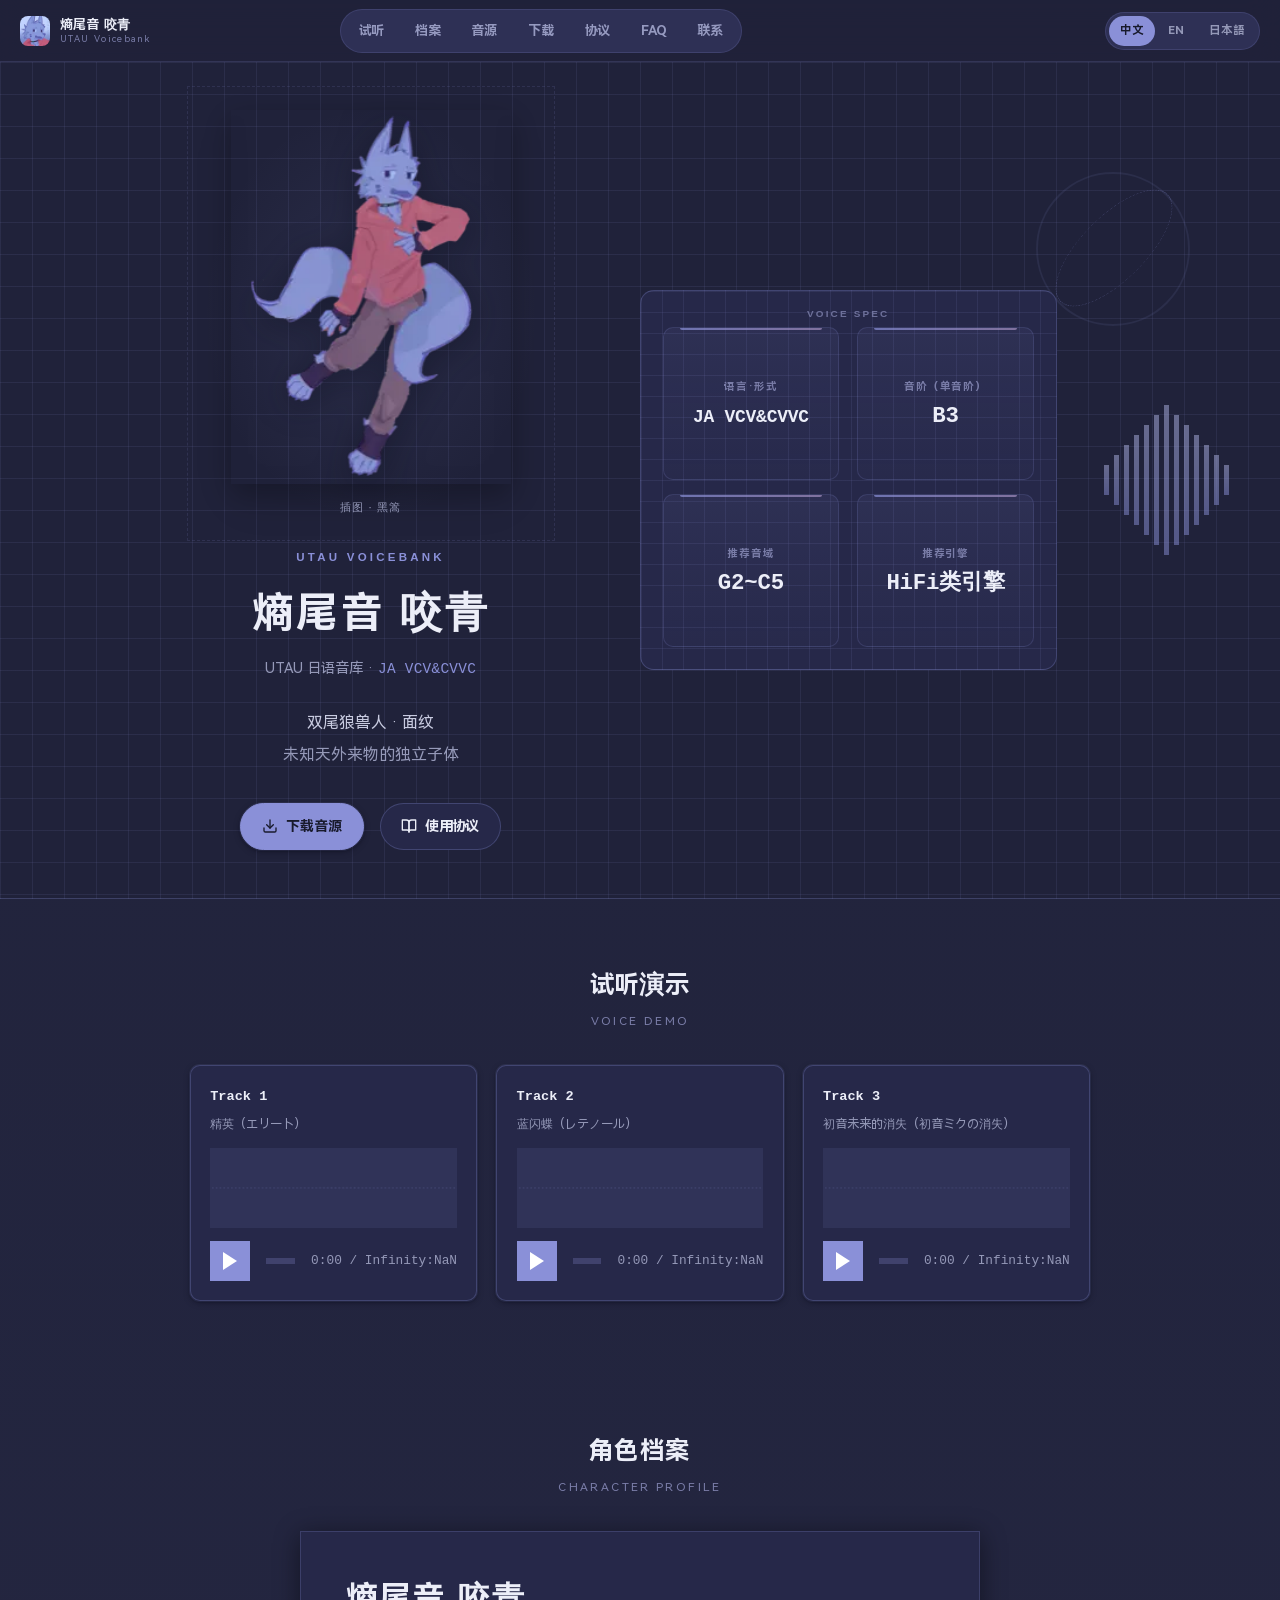
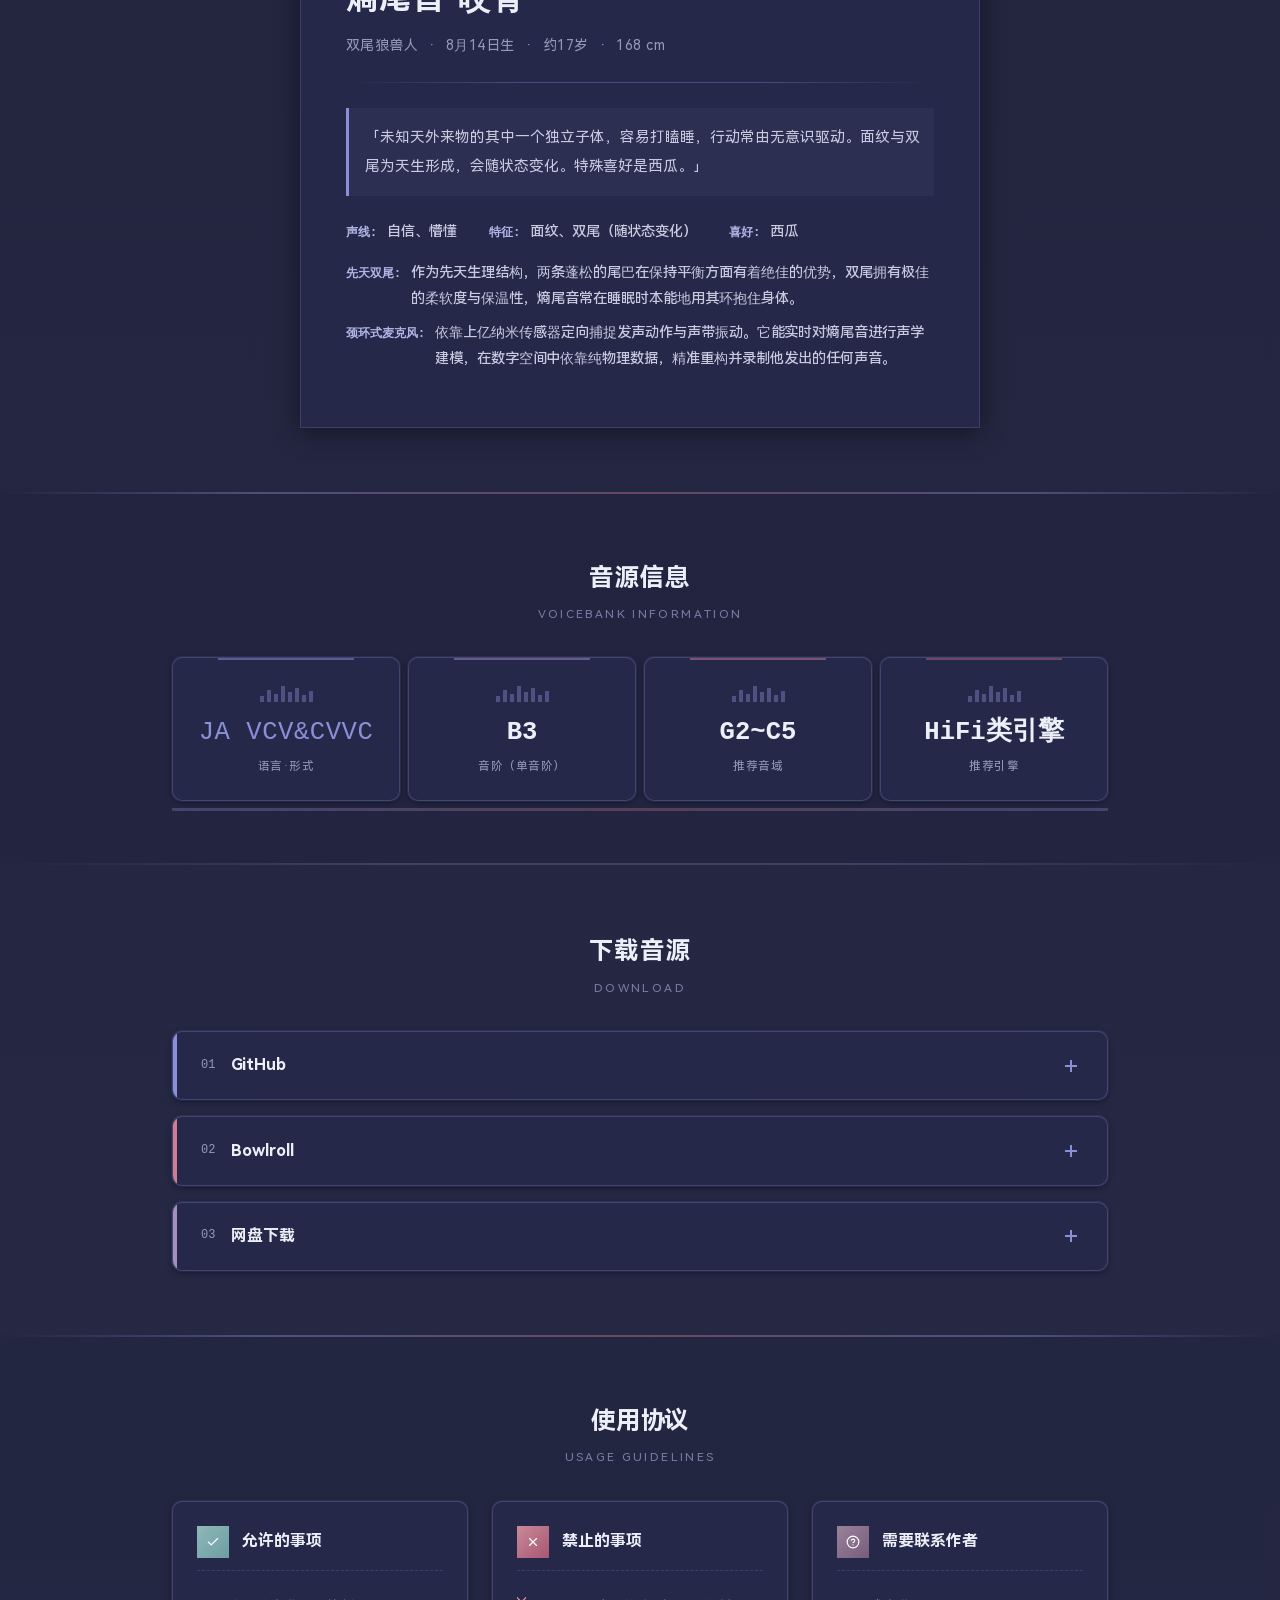
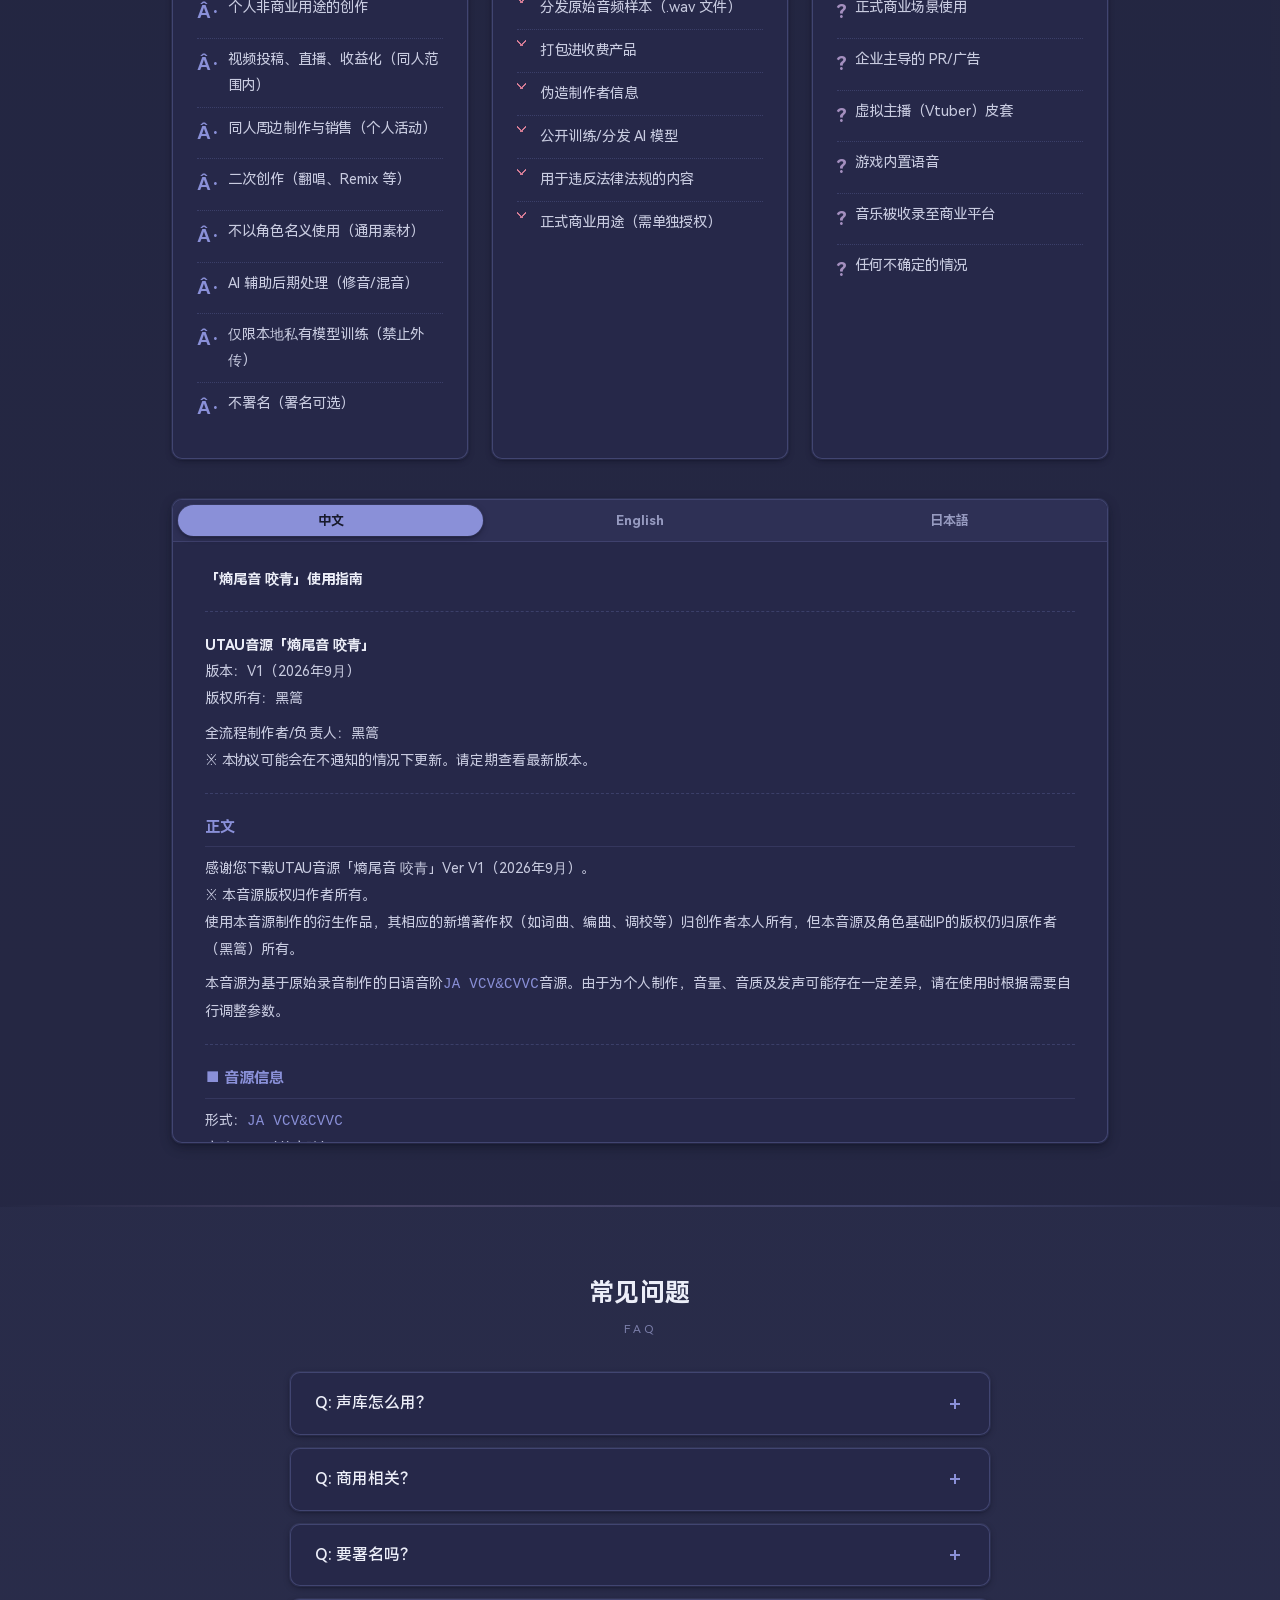
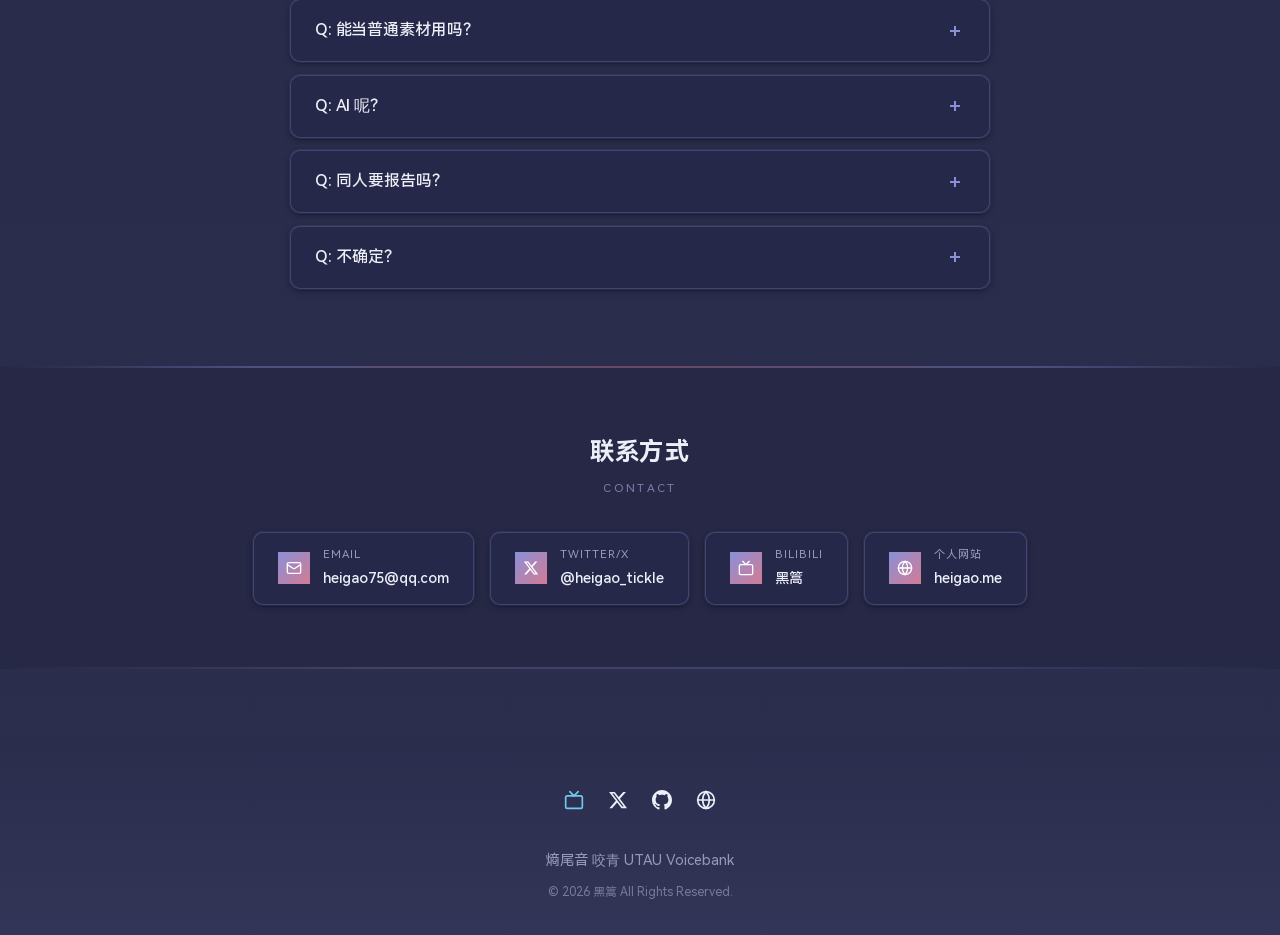
==== index.html @ f9328d7e "Re-encode demo-01 from updated Elite source WAV" ====
<!DOCTYPE html>

<html lang="zh-CN"><head><meta http-equiv="Content-Type" content="text/html; charset=UTF-8">
  
  <meta name="viewport" content="width=device-width, initial-scale=1.0">
  <title>熵尾音 咬青 | UTAU Voicebank</title>
  <meta name="description" content="「熵尾音 咬青」UTAU 日语音源，JA VCV&amp;CVVC 双尾狼兽人声库。免费下载，可用于翻唱、Vocaloid风二创。面纹特征，自信懵懂声线。制作：黑篙。">
  <meta name="author" content="黑篙">

  <link rel="alternate" hreflang="zh-CN" href="https://kuro-voicebank.pages.dev/">
  <link rel="alternate" hreflang="ja" href="https://kuro-voicebank.pages.dev/index-jp.html">
  <link rel="alternate" hreflang="en" href="https://kuro-voicebank.pages.dev/index-en.html">
  <link rel="alternate" hreflang="x-default" href="https://kuro-voicebank.pages.dev/">

  <!-- Open Graph -->
  <meta property="og:title" content="熵尾音 咬青 | UTAU Voicebank">
  <meta property="og:description" content="UTAU 音源「熵尾音 咬青」- JA VCV&amp;CVVC 日语音阶声库，推荐引擎 HiFi类引擎，支持翻唱与二创下载使用。">
  <meta property="og:type" content="website">

  <!-- Favicon -->
  <link rel="icon" type="image/x-icon" href="favicon.ico">
  <link rel="icon" type="image/webp" sizes="48x48" href="assets/images/icon-48.webp">

  <!-- Jost (英文标题) + Source Code Pro (代码/数字) + Zen Kaku Gothic New (日文) -->
  <link rel="preconnect" href="https://fonts.googleapis.com">
  <link rel="preconnect" href="https://fonts.gstatic.com" crossorigin="">
  <link href="https://fonts.googleapis.comcss2?family=Jost:wght@500;600;700;800;900&family=Source+Code+Pro:wght@400;500;600;700&family=Zen+Kaku+Gothic+New:wght@500;700;900&display=swap" rel="stylesheet">

  <!-- Styles -->
    
  

  <style>
    /* 单独微调中文版上下两行的文字间距，修复较短文本导致的视觉断层 */
    .scroll-left .bg-deco-text,
    .scroll-left-slow .bg-deco-text {
      padding-right: 12vw !important;
      /* 缩小中文短句块之间的左右留白 */
    }
  </style>
  
  
  
  
  
  
  
  
  
  
  
  
  
  
  
  
  
  
  
  
  
  
  
  
  
  
  
  
  
  
  
  
  
  
  
  
  
  
  
  
  
    
  
  
  
  
  
  <style id="critical-css">@font-face{font-family:'HarmonyOS Sans SC';src:url('font/subset/HarmonyOS_Sans_SC_Regular.woff2') format('woff2'),url('font/subset/HarmonyOS_Sans_SC_Regular.woff') format('woff');font-weight:400;font-style:normal;font-display:swap;}@font-face{font-family:'HarmonyOS Sans SC';src:url('font/subset/HarmonyOS_Sans_SC_Medium.woff2') format('woff2'),url('font/subset/HarmonyOS_Sans_SC_Medium.woff') format('woff');font-weight:500;font-style:normal;font-display:swap;}@font-face{font-family:'HarmonyOS Sans SC';src:url('font/subset/HarmonyOS_Sans_SC_Bold.woff2') format('woff2'),url('font/subset/HarmonyOS_Sans_SC_Bold.woff') format('woff');font-weight:700;font-style:normal;font-display:swap;}:root{--sidebar-width:0px;}*{position:relative;z-index:1;}html{scroll-behavior:smooth;}body{background:linear-gradient(180deg,var(--bg-top) 0%,var(--bg-bottom) 100%);}a{color:var(--primary);text-decoration:none;transition:color 0.2s;}a:hover{color:var(--accent-pink);}.bg-deco{position:fixed;top:0;left:0;right:0;bottom:0;z-index:0;pointer-events:none;overflow:hidden;}.bg-deco-wrapper{position:absolute;top:50%;left:50%;transform:translate(-50%,-50%) rotate(-12deg);width:200vw;display:flex;flex-direction:column;gap:10vh;}.bg-deco-row{display:flex;width:max-content;}.bg-deco-text{opacity:0.45;}.scroll-left{animation:marquee-left 70s linear infinite;}.scroll-right{animation:marquee-right 60s linear infinite;}.scroll-left-slow{animation:marquee-left 100s linear infinite;}.main-content{margin-left:0;}.container{padding-top:2.2rem;padding-bottom:2.2rem;}.sidebar{display:none !important;}.sidebar-brand{padding:0 1.2rem 1.5rem;border-bottom:1px solid var(--border);margin-bottom:1rem;}.sidebar-brand-link{display:flex;align-items:center;gap:0.7rem;text-decoration:none;}.sidebar-brand-link img{width:36px;height:36px;border-radius:0;flex-shrink:0;}.sidebar-brand-text{font-size:0.85rem;font-weight:700;color:var(--text-dark);letter-spacing:1px;line-height:1.3;}.sidebar-nav{flex:1;display:flex;flex-direction:column;gap:0.2rem;padding:0 0.8rem;overflow-y:auto;}.sidebar-nav a{display:flex;align-items:center;gap:0.8rem;padding:0.65rem 1rem;border-radius:0;font-size:0.85rem;font-weight:500;color:var(--text-light);text-decoration:none;position:relative;transition:color 0.25s ease,padding-left 0.25s ease;overflow:hidden;}.sidebar-nav a::before{content:'';position:absolute;inset:0;border-radius:0;background:var(--primary);opacity:0;transform:scaleX(0.3);transform-origin:left center;transition:opacity 0.3s ease,transform 0.35s cubic-bezier(0.4,0,0.2,1);z-index:0;}.sidebar-nav a:hover{color:var(--primary);}.sidebar-nav a:hover::before{opacity:0.08;transform:scaleX(1);}.sidebar-nav a.active{color:white;font-weight:600;padding-left:1.15rem;}.sidebar-nav a.active::before{opacity:1;transform:scaleX(1);}.sidebar-nav a > *{position:relative;z-index:1;}.sidebar-nav a.active:hover{color:white;}.sidebar-nav-icon{width:18px;height:18px;flex-shrink:0;color:currentColor;stroke-width:1.8;}.sidebar-nav-text{flex:1;}.sidebar-footer{display:none !important;}.sidebar-sns{display:flex;gap:0.5rem;padding:0 0.5rem;}.sidebar-sns-link{width:34px;height:34px;background:rgba(138,144,216,0.14);border-radius:0;display:flex;align-items:center;justify-content:center;color:var(--text-light);font-size:0.85rem;text-decoration:none;transition:all 0.2s;}.sidebar-sns-link:hover{background:var(--primary);color:white;transform:translateY(-2px);}.sidebar-site{display:flex;align-items:center;gap:0.5rem;padding:0.6rem 1rem;margin:0 0.6rem;color:var(--text-muted);font-size:0.78rem;text-decoration:none;border-left:2px solid rgba(var(--primary-rgb),0.25);transition:color 0.3s,border-color 0.3s;}.sidebar-site:hover{color:var(--primary);border-left-color:var(--primary);}.sidebar-sns-link.bilibili{background:rgba(0,161,214,0.12);color:#70c9ed;}.sidebar-sns-link.bilibili:hover{background:#1689b8;color:white;}.sidebar-toggle{display:none;position:fixed;top:1rem;left:1rem;width:44px;height:44px;background:var(--surface);border:1px solid var(--border);border-radius:0;box-shadow:0 2px 12px rgba(0,0,0,0.45);z-index:999;cursor:pointer;align-items:center;justify-content:center;flex-direction:column;gap:5px;padding:0;}.sidebar-toggle span{display:block;width:20px;height:2px;background:var(--text-dark);border-radius:0;transition:all 0.3s;}.sidebar-toggle.active span:nth-child(1){transform:rotate(45deg) translate(5px,5px);}.sidebar-toggle.active span:nth-child(2){opacity:0;}.sidebar-toggle.active span:nth-child(3){transform:rotate(-45deg) translate(5px,-5px);}.sidebar-overlay{display:none !important;}.hero{padding:0;display:block;position:relative;overflow:hidden;border-bottom:1px solid var(--line-strong);background-color:var(--hero-canvas);background-image:linear-gradient(var(--hero-grid) 1px,transparent 1px),linear-gradient(90deg,var(--hero-grid) 1px,transparent 1px);background-size:32px 32px;}.hero-waveform{display:none;}.hero-waveform .bar{width:5px;opacity:0.7;background:linear-gradient(to top,var(--primary),var(--primary-dark));}.hero-waveform .bar:nth-child(1){height:30px;animation-delay:0.6s;}.hero-waveform .bar:nth-child(2){height:50px;animation-delay:0.5s;}.hero-waveform .bar:nth-child(3){height:70px;animation-delay:0.4s;}.hero-waveform .bar:nth-child(4){height:90px;animation-delay:0.3s;}.hero-waveform .bar:nth-child(5){height:110px;animation-delay:0.2s;}.hero-waveform .bar:nth-child(6){height:130px;animation-delay:0.1s;}.hero-waveform .bar:nth-child(7){height:150px;animation-delay:0s;}.hero-waveform .bar:nth-child(8){height:130px;animation-delay:0.1s;}.hero-waveform .bar:nth-child(9){height:110px;animation-delay:0.2s;}.hero-waveform .bar:nth-child(10){height:90px;animation-delay:0.3s;}.hero-waveform .bar:nth-child(11){height:70px;animation-delay:0.4s;}.hero-waveform .bar:nth-child(12){height:50px;animation-delay:0.5s;}.hero-waveform .bar:nth-child(13){height:30px;animation-delay:0.6s;}.hero-visual{flex:0 0 auto;max-width:320px;width:100%;padding:0 1rem;}.hero-visual::before{inset:-6px;}.hero-visual::after{inset:-12px;}.hero-visual img{width:100%;border-radius:0;box-shadow:0 10px 28px rgba(0,0,0,0.28);position:relative;z-index:1;}.hero-character{max-width:260px;}.hero-visual-text{text-align:center;font-size:0.7rem;color:var(--text-muted);margin-top:0.8rem;letter-spacing:1px;font-family:'Jost',sans-serif;}.hero-text{flex:1;min-width:0;}.hero-title{font-size:1.5rem;}.hero-subtitle{font-size:0.9rem;color:var(--text-muted);margin-bottom:1.5rem;}.hero-description{font-size:1rem;color:var(--text-light);margin-bottom:2rem;line-height:2;}.hero-download{justify-content:center;}.hero-stage{grid-template-columns:1fr;gap:2rem;margin-left:0;margin-right:0;}.hero-main{display:flex;flex-direction:column;text-align:center;gap:1.5rem;}.hero-eyebrow{font-family:'Jost',sans-serif;font-size:0.72rem;font-weight:700;letter-spacing:0.28em;color:var(--brand);text-transform:uppercase;margin-bottom:0.5rem;}.hero-tally{padding:14px 16px;gap:12px 14px;}.hero-tally-item{padding:10px 12px;}.hero-tally-label{font-size:0.66rem;font-weight:600;letter-spacing:0.08em;color:var(--subtle);text-transform:uppercase;white-space:nowrap;overflow:hidden;text-overflow:ellipsis;max-width:100%;}.hero-tally-value{font-size:1.1rem;}.hero-tally-value .vb-type{font-size:1.12rem;}.topnav{padding:0.5rem 1rem;z-index:998;}.topnav-brand{display:flex;align-items:center;gap:0.6rem;text-decoration:none;flex:none;}.topnav-brand img{border-radius:8px;}.topnav-brand-text{font-size:0.82rem;font-weight:700;color:var(--ink);letter-spacing:0.02em;line-height:1.25;}.topnav-brand-text small{display:none;}.topnav-nav{display:none;}.topnav-link{padding:0.38rem 0.9rem;border-radius:999px;font-size:0.82rem;font-weight:600;color:var(--muted);text-decoration:none;white-space:nowrap;transition:background-color var(--duration-fast) var(--ease),color var(--duration-fast) var(--ease);}.topnav-link:hover{color:var(--ink);background:var(--surface-hover);}.topnav-link.active{background:var(--brand);color:var(--on-brand);}.topnav-lang{margin-left:auto;}.topnav-lang a{padding:0.24rem 0.55rem;font-size:0.68rem;}.topnav-lang a:hover{background:var(--surface-hover);color:var(--brand);}.topnav-lang a.active{background:var(--brand);color:var(--on-brand);}.install-command{border:1px solid var(--line-strong);background:var(--surface-muted);border-radius:8px;display:grid;grid-template-columns:auto minmax(0,1fr) 42px;align-items:center;overflow:hidden;margin-top:1rem;}.install-prompt{color:var(--brand);font-family:'Source Code Pro',monospace;font-weight:700;padding-left:1rem;user-select:none;}.install-command code{padding:0.62rem 1rem;font-family:'Source Code Pro',monospace;font-size:0.76rem;color:var(--ink);overflow-x:auto;white-space:nowrap;}.install-copy{border:none;background:transparent;color:var(--subtle);height:100%;cursor:pointer;display:flex;align-items:center;justify-content:center;transition:color var(--duration-fast) var(--ease),background-color var(--duration-fast) var(--ease);}.install-copy:hover{color:var(--brand);background:var(--surface-hover);}.install-copy.copied{color:var(--brand);}p .vb-type,.voice-stat-value .vb-type{font-family:'Source Code Pro','Jost',monospace;font-weight:500;letter-spacing:0.02em;color:var(--primary);}.btn{border-radius:999px;border:1px solid transparent;padding:0.62rem 1.3rem;font-size:0.88rem;font-weight:650;}.btn-primary{border-color:var(--brand);background:var(--brand);color:var(--on-brand);box-shadow:var(--shadow-sm);}.btn-primary:hover{background:var(--brand-dark);border-color:var(--brand-dark);transform:var(--lift);color:var(--on-brand);}.btn-secondary{border-color:var(--line-strong);background:var(--surface);color:var(--ink);}.btn-secondary:hover{border-color:var(--brand);color:var(--brand);background:var(--surface);transform:var(--lift);}.btn-warm{background:var(--accent-warm);color:white;}.btn-warm:hover{background:var(--accent-orange);transform:translateY(-2px);color:white;}.lang-switcher{top:0.8rem;right:0.8rem;}.lang-switcher a{padding:0.25rem 0.6rem;font-size:0.7rem;}.lang-switcher a:hover{background:rgba(138,144,216,0.20);color:var(--primary);}.lang-switcher.hidden{opacity:0;pointer-events:none;transition:opacity 0.2s;}.lang-switcher a.active{background:var(--primary);color:white;}@keyframes marquee-left{0%{transform:translateX(0);}100%{transform:translateX(-50%);}@keyframes marquee-right{0%{transform:translateX(-50%);}100%{transform:translateX(0);}@keyframes arc-pulse{0%,100%{transform:scaleY(0.4);opacity:0.2;}50%{transform:scaleY(1);opacity:0.5;}@keyframes marquee-left{0%{transform:translateX(0);}100%{transform:translateX(-50%);}}@keyframes marquee-right{0%{transform:translateX(-50%);}100%{transform:translateX(0);}}@keyframes arc-pulse{0%,100%{transform:scaleY(0.4);opacity:0.2;}50%{transform:scaleY(1);opacity:0.5;}}@media (min-width:901px){.sidebar-toggle,.sidebar-overlay{display:none !important;}}@media (min-width:901px){.sidebar{display:none !important;}}@media (max-width:900px){:root{--sidebar-width:0px;}.main-content{margin-left:0;}.hero{flex-direction:column;text-align:center;padding:5rem 1.5rem 3rem;gap:2rem;}.hero-visual{flex:0 0 auto;max-width:320px;width:100%;padding:0 1rem;box-sizing:border-box;}.hero-character{max-width:260px;width:100%;}.hero-download{justify-content:center;}.hero-title{font-size:1.8rem;}.hero-waveform{right:10px;}}@media (max-width:900px){.topnav{padding:0.5rem 1rem;z-index:998;}.topnav-nav{display:none;}.topnav-lang{margin-left:auto;}.hero .container{padding-top:2.2rem;padding-bottom:2.2rem;}.hero-stage{grid-template-columns:1fr;gap:2rem;margin-left:0;margin-right:0;}.hero-main{display:flex;flex-direction:column;text-align:center;gap:1.5rem;}.hero-visual{flex:0 0 auto;max-width:320px;width:100%;padding:0 1rem;}.hero-character{max-width:260px;}.hero-download{justify-content:center;}.hero-title{font-size:1.8rem;}.hero-tally{grid-template-columns:1fr 1fr;grid-template-rows:auto auto;padding:18px 18px 20px;min-height:0;}.hero-tally::before{display:none;}.hero-tally{grid-template-columns:1fr 1fr;grid-template-rows:auto auto;padding:18px 18px 20px;min-height:0;}.hero-tally-divider{display:none;}.hero-tally-item{padding:10px 12px;}.hero-tally-value{font-size:1.18rem;}.hero-waveform{display:none;}.hero::before{width:80px;height:80px;top:60px;right:-10px;border-width:2px;}.hero::after{top:60px;right:-10px;width:80px;height:80px;transform:rotate(-45deg) scaleY(0.42);}}@media (max-width:600px){.container{padding:0 1rem;}.hero{padding:5rem 0 2.5rem;}.hero-title{font-size:1.5rem;}.hero-character{max-width:220px;aspect-ratio:3 / 4;width:100%;}.hero-visual{padding:0 0.5rem;}.hero-visual::before{inset:-6px;}.hero-visual::after{inset:-12px;}.section{padding:2.5rem 0;}.section-title h2{font-size:1.3rem;}.lang-switcher{top:0.8rem;right:0.8rem;}.lang-switcher a{padding:0.25rem 0.6rem;font-size:0.7rem;}.hero-waveform{display:none;}}@media (max-width:600px){.topnav-brand-text small{display:none;}.topnav-lang a{padding:0.24rem 0.55rem;font-size:0.68rem;}.hero-title{font-size:1.5rem;}.hero-tally{padding:14px 16px;gap:12px 14px;}.hero-tally-value{font-size:1.1rem;}}</style>
  <link rel="preload" href="style.css" as="style" onload="this.rel='stylesheet'"><noscript><link rel="stylesheet" href="style.css"></noscript>
</head>

<body>
  <!-- 高级视觉：背景动效装饰 (倾斜错落字幕) -->
  <div class="bg-deco">
    <div class="bg-deco-wrapper">
      <!-- 第一行：中文版专属名称 (已删除空格) -->
      <div class="bg-deco-row scroll-left">
        <div class="bg-deco-text">熵尾咬青 熵尾咬青 熵尾咬青 </div>
        <div class="bg-deco-text">熵尾咬青 熵尾咬青 熵尾咬青 </div>
      </div>
      <!-- 第二行：不变 -->
      <div class="bg-deco-row scroll-right">
        <div class="bg-deco-text">UTAU • JA VCV&amp;CVVC UTAU • JA VCV&amp;CVVC </div>
        <div class="bg-deco-text">UTAU • JA VCV&amp;CVVC UTAU • JA VCV&amp;CVVC </div>
      </div>
      <!-- 第三行：中文版感谢 -->
      <div class="bg-deco-row scroll-left-slow">
        <div class="bg-deco-text">感谢使用 感谢使用 感谢使用 </div>
        <div class="bg-deco-text">感谢使用 感谢使用 感谢使用 </div>
      </div>
    </div>
  </div>

  <!-- 顶部胶囊导航 (桌面端) -->
  <header class="topnav" id="topnav">
    <a href="index.html#hero" class="topnav-brand">
      <img src="assets/images/icon-72.webp" alt="Kousei" style="width:30px;height:30px;">
      <span class="topnav-brand-text">熵尾音 咬青<small>UTAU Voicebank</small></span>
    </a>
    <nav class="topnav-nav" aria-label="主要导航">
      <a href="index.html#demo" class="topnav-link">试听</a>
      <a href="index.html#profile" class="topnav-link">档案</a>
      <a href="index.html#voicebank" class="topnav-link">音源</a>
      <a href="index.html#download" class="topnav-link">下载</a>
      <a href="index.html#guidelines" class="topnav-link">协议</a>
      <a href="index.html#faq" class="topnav-link">FAQ</a>
      <a href="index.html#contact" class="topnav-link">联系</a>
    </nav>
    <div class="lang-switcher topnav-lang">
      <a href="index.html" class="active">中文</a>
      <a href="index-en.html">EN</a>
      <a href="index-jp.html">日本語</a>
    </div>
  </header>

  <!-- Left Sidebar Navigation -->
  <nav class="sidebar" id="sidebar">
    <div class="sidebar-brand">
      <a href="index.html" class="sidebar-brand-link">
        <img src="assets/images/icon-72.webp" alt="Kousei" style="width:36px;height:36px;border-radius:0;">
        <span class="sidebar-brand-text">熵尾音 咬青<br><small style="font-weight:400;color:var(--text-muted);font-size:0.7rem;">UTAU Voicebank</small></span>
      </a>
    </div>
    <div class="sidebar-nav">
      <a href="index.html#hero" class="nav-home active">
        <svg xmlns="http://www.w3.org/2000/svg" width="16" height="16" viewBox="0 0 24 24" fill="none" stroke="currentColor" stroke-width="2" stroke-linecap="round" stroke-linejoin="round"><path d="m3 9 9-7 9 7v11a2 2 0 0 1-2 2H5a2 2 0 0 1-2-2z"></path><polyline points="9 22 9 12 15 12 15 22"></polyline></svg>
        <span class="sidebar-nav-text">首页</span>
      </a>
      <a href="index.html#demo" class="nav-demo">
        <svg class="sidebar-nav-icon" xmlns="http://www.w3.org/2000/svg" width="18" height="18" viewBox="0 0 24 24" fill="none" stroke="currentColor" stroke-width="2" stroke-linecap="round" stroke-linejoin="round">
          <polygon points="5 3 19 12 5 21 5 3"></polygon>
        </svg>
        <span class="sidebar-nav-text">试听演示</span>
      </a>
      <a href="index.html#profile" class="nav-profile">
        <svg xmlns="http://www.w3.org/2000/svg" width="16" height="16" viewBox="0 0 24 24" fill="none" stroke="currentColor" stroke-width="2" stroke-linecap="round" stroke-linejoin="round"><path d="M19 21v-2a4 4 0 0 0-4-4H9a4 4 0 0 0-4 4v2"></path><circle cx="12" cy="7" r="4"></circle></svg>
        <span class="sidebar-nav-text">角色档案</span>
      </a>
      <a href="index.html#voicebank" class="nav-voicebank">
        <svg xmlns="http://www.w3.org/2000/svg" width="16" height="16" viewBox="0 0 24 24" fill="none" stroke="currentColor" stroke-width="2" stroke-linecap="round" stroke-linejoin="round"><path d="M12 2a3 3 0 0 0-3 3v7a3 3 0 0 0 6 0V5a3 3 0 0 0-3-3Z"></path><path d="M19 10v2a7 7 0 0 1-14 0v-2"></path><line x1="12" x2="12" y1="19" y2="22"></line></svg>
        <span class="sidebar-nav-text">音源信息</span>
      </a>
      <a href="index.html#download" class="nav-download">
        <svg xmlns="http://www.w3.org/2000/svg" width="16" height="16" viewBox="0 0 24 24" fill="none" stroke="currentColor" stroke-width="2" stroke-linecap="round" stroke-linejoin="round"><path d="M21 15v4a2 2 0 0 1-2 2H5a2 2 0 0 1-2-2v-4"></path><polyline points="7 10 12 15 17 10"></polyline><line x1="12" x2="12" y1="15" y2="3"></line></svg>
        <span class="sidebar-nav-text">下载音源</span>
      </a>
      <a href="index.html#guidelines" class="nav-guidelines">
        <svg xmlns="http://www.w3.org/2000/svg" width="16" height="16" viewBox="0 0 24 24" fill="none" stroke="currentColor" stroke-width="2" stroke-linecap="round" stroke-linejoin="round"><path d="M2 3h6a4 4 0 0 1 4 4v14a3 3 0 0 0-3-3H2z"></path><path d="M22 3h-6a4 4 0 0 0-4 4v14a3 3 0 0 1 3-3h7z"></path></svg>
        <span class="sidebar-nav-text">使用协议</span>
      </a>
      <a href="index.html#faq" class="nav-faq">
        <svg xmlns="http://www.w3.org/2000/svg" width="16" height="16" viewBox="0 0 24 24" fill="none" stroke="currentColor" stroke-width="2" stroke-linecap="round" stroke-linejoin="round"><circle cx="12" cy="12" r="10"></circle><path d="M9.09 9a3 3 0 0 1 5.83 1c0 2-3 3-3 3"></path><path d="M12 17h.01"></path></svg>
        <span class="sidebar-nav-text">常见问题</span>
      </a>
      <a href="index.html#contact" class="nav-contact">
        <svg xmlns="http://www.w3.org/2000/svg" width="16" height="16" viewBox="0 0 24 24" fill="none" stroke="currentColor" stroke-width="2" stroke-linecap="round" stroke-linejoin="round"><rect width="20" height="16" x="2" y="4" rx="2"></rect><path d="m22 7-8.97 5.7a1.94 1.94 0 0 1-2.06 0L2 7"></path></svg>
        <span class="sidebar-nav-text">联系方式</span>
      </a>
    </div>
    <a href="https://heigao.me/" target="_blank" class="sidebar-site">
      <svg xmlns="http://www.w3.org/2000/svg" width="14" height="14" viewBox="0 0 24 24" fill="none" stroke="currentColor" stroke-width="2" stroke-linecap="round" stroke-linejoin="round"><circle cx="12" cy="12" r="10"></circle><path d="M12 2a14.5 14.5 0 0 0 0 20 14.5 14.5 0 0 0 0-20"></path><path d="M2 12h20"></path></svg>
      <span>作者个人网站</span>
    </a>
    <div class="sidebar-footer">
      <div class="sidebar-sns">
        <a href="https://space.bilibili.com/695724697" target="_blank" class="sidebar-sns-link bilibili" title="Bilibili"><svg xmlns="http://www.w3.org/2000/svg" width="16" height="16" viewBox="0 0 24 24" fill="none" stroke="currentColor" stroke-width="2" stroke-linecap="round" stroke-linejoin="round"><rect width="20" height="15" x="2" y="7" rx="2" ry="2"></rect><polyline points="17 2 12 7 7 2"></polyline></svg></a>
        <a href="https://twitter.com/heigao_tickle" target="_blank" class="sidebar-sns-link" title="Twitter/X"><svg xmlns="http://www.w3.org/2000/svg" width="16" height="16" viewBox="0 0 24 24" fill="currentColor"><path d="M18.244 2.25h3.308l-7.227 8.26 8.502 11.24H16.17l-5.214-6.817L4.99 21.75H1.68l7.73-8.835L1.254 2.25H8.08l4.713 6.231zm-1.161 17.52h1.833L7.084 4.126H5.117z"></path></svg></a>
          <a href="https://github.com/Heigao-Clank/kuro-voicebank" target="_blank" class="sidebar-sns-link" title="GitHub"><svg viewBox="0 0 24 24" fill="currentColor" style="width:16px;height:16px;">
            <path d="M12 0c-6.626 0-12 5.373-12 12 0 5.302 3.438 9.8 8.207 11.387.599.111.793-.261.793-.577v-2.234c-3.338.726-4.033-1.416-4.033-1.416-.546-1.387-1.333-1.756-1.333-1.756-1.089-.745.083-.729.083-.729 1.205.084 1.839 1.237 1.839 1.237 1.07 1.834 2.807 1.304 3.492.997.107-.775.418-1.305.762-1.604-2.665-.305-5.467-1.334-5.467-5.931 0-1.311.469-2.381 1.236-3.221-.124-.303-.535-1.524.117-3.176 0 0 1.008-.322 3.301 1.23.957-.266 1.983-.399 3.003-.404 1.02.005 2.047.138 3.006.404 2.291-1.552 3.297-1.23 3.297-1.23.653 1.653.242 2.874.118 3.176.77.84 1.235 1.911 1.235 3.221 0 4.609-2.807 5.624-5.479 5.921.43.372.823 1.102.823 2.222v3.293c0 .319.192.694.801.576 4.765-1.589 8.199-6.086 8.199-11.386 0-6.627-5.373-12-12-12z"></path>
          </svg></a>
        <a href="https://heigao.me/" target="_blank" class="sidebar-sns-link" title="个人网站"><svg xmlns="http://www.w3.org/2000/svg" width="16" height="16" viewBox="0 0 24 24" fill="none" stroke="currentColor" stroke-width="2" stroke-linecap="round" stroke-linejoin="round"><circle cx="12" cy="12" r="10"></circle><path d="M12 2a14.5 14.5 0 0 0 0 20 14.5 14.5 0 0 0 0-20"></path><path d="M2 12h20"></path></svg></a>
      </div>
    </div>
  </nav>

  <!-- Main Content -->
  <div class="main-content">
    <!-- Hero Section - 1024Store Style -->
    <section class="hero" id="hero">
      <div class="container">
        <div class="hero-stage">
          <div class="hero-main">
            <div class="hero-visual">
              <picture>
                <source media="(max-width: 600px)" srcset="assets/images/character-320w.webp">
                <img src="assets/images/character.webp" alt="熵尾音 咬青" class="hero-character" onerror="this.style.display='none'">
              </picture>
              <p class="hero-visual-text">插图 · 黑篙</p>
            </div>
            <div class="hero-text">
              <p class="hero-eyebrow">UTAU VOICEBANK</p>
              <h1 class="hero-title">熵尾音 咬青</h1>
              <p class="hero-subtitle">UTAU 日语音库 · <span class="vb-type">JA VCV&amp;CVVC</span></p>
              <p class="hero-description">
                双尾狼兽人 · 面纹<br>
                <span class="text-muted">未知天外来物的独立子体</span>
              </p>
              <div class="hero-download">
                <a href="index.html#download" class="btn btn-primary"><svg xmlns="http://www.w3.org/2000/svg" width="16" height="16" viewBox="0 0 24 24" fill="none" stroke="currentColor" stroke-width="2" stroke-linecap="round" stroke-linejoin="round"><path d="M21 15v4a2 2 0 0 1-2 2H5a2 2 0 0 1-2-2v-4"></path><polyline points="7 10 12 15 17 10"></polyline><line x1="12" x2="12" y1="15" y2="3"></line></svg>
                  下载音源</a>
                <a href="index.html#guidelines" class="btn btn-secondary"><svg xmlns="http://www.w3.org/2000/svg" width="16" height="16" viewBox="0 0 24 24" fill="none" stroke="currentColor" stroke-width="2" stroke-linecap="round" stroke-linejoin="round"><path d="M2 3h6a4 4 0 0 1 4 4v14a3 3 0 0 0-3-3H2z"></path><path d="M22 3h-6a4 4 0 0 0-4 4v14a3 3 0 0 1 3-3h7z"></path></svg> 使用协议</a>
              </div>
            </div>
          </div>
          <dl class="hero-tally" aria-label="音源规格">
            <div class="hero-tally-item">
              <dt class="hero-tally-label">语言·形式</dt>
              <dd class="hero-tally-value"><span class="vb-type">JA VCV&amp;CVVC</span></dd>
            </div>
            <div class="hero-tally-item">
              <dt class="hero-tally-label">音阶（单音阶）</dt>
              <dd class="hero-tally-value">B3</dd>
            </div>
            <div class="hero-tally-item">
              <dt class="hero-tally-label">推荐音域</dt>
              <dd class="hero-tally-value">G2~C5</dd>
            </div>
            <div class="hero-tally-item">
              <dt class="hero-tally-label">推荐引擎</dt>
              <dd class="hero-tally-value">HiFi类引擎</dd>
            </div>
          </dl>
        </div>
      </div>
      <div class="hero-waveform">
        <div class="bar"></div>
        <div class="bar"></div>
        <div class="bar"></div>
        <div class="bar"></div>
        <div class="bar"></div>
        <div class="bar"></div>
        <div class="bar"></div>
        <div class="bar"></div>
        <div class="bar"></div>
        <div class="bar"></div>
        <div class="bar"></div>
        <div class="bar"></div>
        <div class="bar"></div>
      </div>
    </section>

    <!-- Demo Audio Section -->
    <section class="section anim-paused" id="demo">
      <div class="container">
        <div class="section-title">
          <h2>试听演示</h2>
          <p>Voice Demo</p>
        </div>
        <div class="demo-grid">
          <div class="demo-card" data-index="0">
            <div class="demo-card-header">
              <span class="demo-card-title">Track 1</span>
              <span class="demo-card-desc">精英（エリート）</span>
            </div>
            <div class="demo-canvas-wrap">
              <canvas class="demo-canvas" width="655" height="160"></canvas>
            </div>
            <div class="demo-controls">
              <button class="demo-play-btn">
                <svg class="icon-play" xmlns="http://www.w3.org/2000/svg" width="24" height="24" viewBox="0 0 24 24" fill="currentColor"><polygon points="5 3 19 12 5 21 5 3"></polygon></svg>
                <svg class="icon-pause" xmlns="http://www.w3.org/2000/svg" width="24" height="24" viewBox="0 0 24 24" fill="currentColor" style="display:none"><rect x="6" y="4" width="4" height="16"></rect><rect x="14" y="4" width="4" height="16"></rect></svg>
              </button>
              <div class="demo-progress">
                <div class="demo-progress-bar"></div>
              </div>
              <span class="demo-time">0:00 / 1:48</span>
            </div>
            <audio preload="metadata"><source src="assets/audio/demo-01.opus" type="audio/ogg; codecs=opus"><source src="assets/audio/demo-01.mp3" type="audio/mpeg"></audio>
          </div>
          <div class="demo-card" data-index="1">
            <div class="demo-card-header">
              <span class="demo-card-title">Track 2</span>
              <span class="demo-card-desc">蓝闪蝶（レテノール）</span>
            </div>
            <div class="demo-canvas-wrap">
              <canvas class="demo-canvas" width="655" height="160"></canvas>
            </div>
            <div class="demo-controls">
              <button class="demo-play-btn">
                <svg class="icon-play" xmlns="http://www.w3.org/2000/svg" width="24" height="24" viewBox="0 0 24 24" fill="currentColor"><polygon points="5 3 19 12 5 21 5 3"></polygon></svg>
                <svg class="icon-pause" xmlns="http://www.w3.org/2000/svg" width="24" height="24" viewBox="0 0 24 24" fill="currentColor" style="display:none"><rect x="6" y="4" width="4" height="16"></rect><rect x="14" y="4" width="4" height="16"></rect></svg>
              </button>
              <div class="demo-progress">
                <div class="demo-progress-bar"></div>
              </div>
              <span class="demo-time">0:00 / 1:23</span>
            </div>
            <audio preload="metadata"><source src="assets/audio/demo-02.opus" type="audio/ogg; codecs=opus"><source src="assets/audio/demo-02.mp3" type="audio/mpeg"></audio>
          </div>
          <div class="demo-card" data-index="2">
            <div class="demo-card-header">
              <span class="demo-card-title">Track 3</span>
              <span class="demo-card-desc">初音未来的消失（初音ミクの消失）</span>
            </div>
            <div class="demo-canvas-wrap">
              <canvas class="demo-canvas" width="655" height="160"></canvas>
            </div>
            <div class="demo-controls">
              <button class="demo-play-btn">
                <svg class="icon-play" xmlns="http://www.w3.org/2000/svg" width="24" height="24" viewBox="0 0 24 24" fill="currentColor"><polygon points="5 3 19 12 5 21 5 3"></polygon></svg>
                <svg class="icon-pause" xmlns="http://www.w3.org/2000/svg" width="24" height="24" viewBox="0 0 24 24" fill="currentColor" style="display:none"><rect x="6" y="4" width="4" height="16"></rect><rect x="14" y="4" width="4" height="16"></rect></svg>
              </button>
              <div class="demo-progress">
                <div class="demo-progress-bar"></div>
              </div>
              <span class="demo-time">0:00 / 0:37</span>
            </div>
            <audio preload="metadata"><source src="assets/audio/demo-03.opus" type="audio/ogg; codecs=opus"><source src="assets/audio/demo-03.mp3" type="audio/mpeg"></audio>
          </div>
        </div>
      </div>
    </section>

    <!-- Profile Section -->
    <section class="section anim-paused" id="profile">
      <div class="container">
        <div class="section-title">
          <h2>角色档案</h2>
          <p>Character Profile</p>
        </div>
                <div class="profile-sheet">
          <h3 class="profile-name">熵尾音 咬青</h3>
          <p class="profile-sub">双尾狼兽人 <span class="sep">·</span> 8月14日生 <span class="sep">·</span> 约17岁 <span class="sep">·</span> 168 cm</p>
          <div class="profile-divider"></div>
          <blockquote class="profile-flavor">
            <p>「未知天外来物的其中一个独立子体，容易打瞌睡，行动常由无意识驱动。面纹与双尾为天生形成，会随状态变化。特殊喜好是西瓜。」</p>
          </blockquote>
          <div class="profile-detail">
            <div class="profile-detail-row">
              <span class="profile-detail-label">声线</span>
              <span class="profile-detail-value">自信、懵懂</span>
            </div>
            <div class="profile-detail-row">
              <span class="profile-detail-label">特征</span>
              <span class="profile-detail-value">面纹、双尾（随状态变化）</span>
            </div>
            <div class="profile-detail-row">
              <span class="profile-detail-label">喜好</span>
              <span class="profile-detail-value">西瓜</span>
            </div>
          </div>
          <div class="profile-detail">
            <div class="profile-detail-row">
              <span class="profile-detail-label">先天双尾</span>
              <span class="profile-detail-value">作为先天生理结构，两条蓬松的尾巴在保持平衡方面有着绝佳的优势，双尾拥有极佳的柔软度与保温性，熵尾音常在睡眠时本能地用其环抱住身体。</span>
            </div>
            <div class="profile-detail-row">
              <span class="profile-detail-label">颈环式麦克风</span>
              <span class="profile-detail-value">依靠上亿纳米传感器定向捕捉发声动作与声带振动。它能实时对熵尾音进行声学建模，在数字空间中依靠纯物理数据，精准重构并录制他发出的任何声音。</span>
            </div>
          </div>
        </div>
      </div>
    </section>

    <!-- Voice Info Section -->
    <section class="section section-alt anim-paused" id="voicebank">
      <div class="container">
        <div class="section-title">
          <h2>音源信息</h2>
          <p>Voicebank Information</p>
        </div>
        <div class="voice-grid">
          <div class="voice-stat">
            <div class="voice-spectrum">
              <div class="voice-spectrum-bar"></div>
              <div class="voice-spectrum-bar"></div>
              <div class="voice-spectrum-bar"></div>
              <div class="voice-spectrum-bar"></div>
              <div class="voice-spectrum-bar"></div>
              <div class="voice-spectrum-bar"></div>
              <div class="voice-spectrum-bar"></div>
              <div class="voice-spectrum-bar"></div>
            </div>
            <div class="voice-stat-value"><span class="vb-type">JA VCV&amp;CVVC</span></div>
            <div class="voice-stat-label">语言·形式</div>
          </div>
          <div class="voice-stat">
            <div class="voice-spectrum">
              <div class="voice-spectrum-bar"></div>
              <div class="voice-spectrum-bar"></div>
              <div class="voice-spectrum-bar"></div>
              <div class="voice-spectrum-bar"></div>
              <div class="voice-spectrum-bar"></div>
              <div class="voice-spectrum-bar"></div>
              <div class="voice-spectrum-bar"></div>
              <div class="voice-spectrum-bar"></div>
            </div>
            <div class="voice-stat-value">B3</div>
            <div class="voice-stat-label">音阶（单音阶）</div>
          </div>
          <div class="voice-stat">
            <div class="voice-spectrum">
              <div class="voice-spectrum-bar"></div>
              <div class="voice-spectrum-bar"></div>
              <div class="voice-spectrum-bar"></div>
              <div class="voice-spectrum-bar"></div>
              <div class="voice-spectrum-bar"></div>
              <div class="voice-spectrum-bar"></div>
              <div class="voice-spectrum-bar"></div>
              <div class="voice-spectrum-bar"></div>
            </div>
            <div class="voice-stat-value">G2~C5</div>
            <div class="voice-stat-label">推荐音域</div>
          </div>
          <div class="voice-stat">
            <div class="voice-spectrum">
              <div class="voice-spectrum-bar"></div>
              <div class="voice-spectrum-bar"></div>
              <div class="voice-spectrum-bar"></div>
              <div class="voice-spectrum-bar"></div>
              <div class="voice-spectrum-bar"></div>
              <div class="voice-spectrum-bar"></div>
              <div class="voice-spectrum-bar"></div>
              <div class="voice-spectrum-bar"></div>
            </div>
            <div class="voice-stat-value">HiFi类引擎</div>
            <div class="voice-stat-label">推荐引擎</div>
          </div>
        </div>
      </div>
    </section>

    <!-- Download Section - Teto Accordion Style -->
    <section class="section anim-paused" id="download">
      <div class="container">
        <div class="section-title">
          <h2>下载音源</h2>
          <p>Download</p>
        </div>
        <div class="download-list">
          <div class="accordion" data-type="primary">
            <div class="accordion-title" onclick="toggleAccordion(this)">
              <div class="accordion-title-inner">
                <span class="accordion-number">01</span>
                <span class="accordion-name">GitHub</span>
              </div>
              <div class="accordion-icon"></div>
            </div>
            <div class="accordion-content">
              <div class="accordion-content-inner">
                <p class="accordion-desc">官方发布页面，获取最新版本</p>
                <a href="https://github.com/Heigao-Clank/kuro-voicebank/releases" target="_blank" class="accordion-link">前往 GitHub Releases</a>
                <div class="install-command" data-copy="gh release download --repo Heigao-Clank/kuro-voicebank">
                  <span class="install-prompt" aria-hidden="true">$</span>
                  <code>gh release download --repo Heigao-Clank/kuro-voicebank</code>
                  <button type="button" class="install-copy" aria-label="复制命令" title="复制命令">
                    <svg width="15" height="15" viewBox="0 0 24 24" fill="none" stroke="currentColor" stroke-width="2" stroke-linecap="round" stroke-linejoin="round" aria-hidden="true"><rect x="9" y="9" width="13" height="13" rx="2"></rect><path d="M5 15H4a2 2 0 0 1-2-2V4a2 2 0 0 1 2-2h9a2 2 0 0 1 2 2v1"></path></svg>
                  </button>
                </div>
              </div>
            </div>
          </div>

          <div class="accordion" data-type="warm">
            <div class="accordion-title" onclick="toggleAccordion(this)">
              <div class="accordion-title-inner">
                <span class="accordion-number">02</span>
                <span class="accordion-name">Bowlroll</span>
              </div>
              <div class="accordion-icon"></div>
            </div>
            <div class="accordion-content">
              <div class="accordion-content-inner">
                <p class="accordion-desc">日本文件分享服务</p>
                <span class="accordion-soon">二零二六年四月内将发布</span>
              </div>
            </div>
          </div>

          <div class="accordion" data-type="secondary">
            <div class="accordion-title" onclick="toggleAccordion(this)">
              <div class="accordion-title-inner">
                <span class="accordion-number">03</span>
                <span class="accordion-name">网盘下载</span>
              </div>
              <div class="accordion-icon"></div>
            </div>
            <div class="accordion-content">
              <div class="accordion-content-inner">
                <p class="accordion-desc">备用下载方式</p>
                <div style="display:flex;flex-wrap:wrap;gap:0.6rem;">
                  <a href="https://drive.google.com/drive/folders/1V7nqKdp56m6Vr-oxsLUwFhqNaysIDFGP?usp=sharing" target="_blank" class="accordion-link">Google Drive</a>
                  <a href="https://wwavg.lanzouu.com/idU3u3ns2dch" target="_blank" class="accordion-link">蓝奏云</a><span style="font-size:0.82rem;color:var(--text-muted);display:inline-flex;align-items:center;gap:0.3rem;margin-left:0.2rem;">密码：<code style="background:rgba(106,112,172,0.12);padding:0.15rem 0.5rem;border-radius:0;cursor:pointer;font-family:&#39;Source Code Pro&#39;,monospace;font-size:0.82rem;color:var(--primary);user-select:all;" onclick="navigator.clipboard.writeText(this.textContent);this.title=&#39;已复制&#39;;setTimeout(function(){},1500)" title="点击复制">star</code></span>
                </div>
              </div>
            </div>
          </div>
        </div>
      </div>
    </section>

    <!-- Guidelines Section -->
    <section class="section section-alt anim-paused" id="guidelines">
      <div class="container">
        <div class="section-title">
          <h2>使用协议</h2>
          <p>Usage Guidelines</p>
        </div>
        <div class="guidelines-grid">
          <div class="guideline-card">
            <div class="guideline-header">
              <div class="guideline-icon guideline-icon-ok"><svg xmlns="http://www.w3.org/2000/svg" width="14" height="14" viewBox="0 0 24 24" fill="none" stroke="currentColor" stroke-width="2" stroke-linecap="round" stroke-linejoin="round"><polyline points="20 6 9 17 4 12"></polyline></svg></div>
              <div class="guideline-title">允许的事项</div>
            </div>
            <ul class="guideline-list">
              <li>个人非商业用途的创作</li>
              <li>视频投稿、直播、收益化（同人范围内）</li>
              <li>同人周边制作与销售（个人活动）</li>
              <li>二次创作（翻唱、Remix 等）</li>
              <li>不以角色名义使用（通用素材）</li>
              <li>AI 辅助后期处理（修音/混音）</li>
              <li>仅限本地私有模型训练（禁止外传）</li>
              <li>不署名（署名可选）</li>
            </ul>
          </div>

          <div class="guideline-card">
            <div class="guideline-header">
              <div class="guideline-icon guideline-icon-no"><svg xmlns="http://www.w3.org/2000/svg" width="14" height="14" viewBox="0 0 24 24" fill="none" stroke="currentColor" stroke-width="2" stroke-linecap="round" stroke-linejoin="round"><path d="M18 6 6 18"></path><path d="m6 6 12 12"></path></svg></div>
              <div class="guideline-title">禁止的事项</div>
            </div>
            <ul class="guideline-list">
              <li class="no">分发原始音频样本（.wav 文件）</li>
              <li class="no">打包进收费产品</li>
              <li class="no">伪造制作者信息</li>
              <li class="no">公开训练/分发 AI 模型</li>
              <li class="no">用于违反法律法规的内容</li>
              <li class="no">正式商业用途（需单独授权）</li>
            </ul>
          </div>

          <div class="guideline-card">
            <div class="guideline-header">
              <div class="guideline-icon guideline-icon-ask"><svg xmlns="http://www.w3.org/2000/svg" width="14" height="14" viewBox="0 0 24 24" fill="none" stroke="currentColor" stroke-width="2" stroke-linecap="round" stroke-linejoin="round"><circle cx="12" cy="12" r="10"></circle><path d="M9.09 9a3 3 0 0 1 5.83 1c0 2-3 3-3 3"></path><path d="M12 17h.01"></path></svg></div>
              <div class="guideline-title">需要联系作者</div>
            </div>
            <ul class="guideline-list">
              <li class="ask">正式商业场景使用</li>
              <li class="ask">企业主导的 PR/广告</li>
              <li class="ask">虚拟主播（Vtuber）皮套</li>
              <li class="ask">游戏内置语音</li>
              <li class="ask">音乐被收录至商业平台</li>
              <li class="ask">任何不确定的情况</li>
            </ul>
          </div>
        </div>

        <!-- Full Protocol Tabs -->
        <div class="protocol-tabs">
          <div class="protocol-tab-bar">
            <button class="protocol-tab active" data-lang="zh">中文</button>
            <button class="protocol-tab" data-lang="en">English</button>
            <button class="protocol-tab" data-lang="jp">日本語</button>
          </div>
          <div class="protocol-content" id="protocol-zh">
      <div class="protocol-text">
<p><strong>「熵尾音 咬青」使用指南</strong></p>
              <hr>
              <p><strong>UTAU音源「熵尾音 咬青」</strong><br>版本：V1（2026年9月）<br>版权所有：黑篙<br></p>
              <p>全流程制作者/负责人：黑篙<br>※ 本协议可能会在不通知的情况下更新。请定期查看最新版本。</p>
              <hr>
              <h3>正文</h3>
              <p>感谢您下载UTAU音源「熵尾音 咬青」Ver V1（2026年9月）。<br>※
                本音源版权归作者所有。<br>使用本音源制作的衍生作品，其相应的新增著作权（如词曲、编曲、调校等）归创作者本人所有，但本音源及角色基础IP的版权仍归原作者（黑篙）所有。</p>
              <p>本音源为基于原始录音制作的日语音阶<span class="vb-type">JA VCV&amp;CVVC</span>音源。由于为个人制作，音量、音质及发声可能存在一定差异，请在使用时根据需要自行调整参数。</p>
              <hr>
              <h3>■ 音源信息</h3>
              <p>形式：<span class="vb-type">JA VCV&amp;CVVC</span><br>音阶：B3（单音阶）<br>推荐音域：G2~C5<br>声线特点：自信、懵懂</p>
              <h3>■ 角色设定</h3>
              <p><strong>【基础信息】</strong><br>名字：熵尾音 咬青（熵尾咬青）<br>年龄：约17岁 / 性别：男性 / 身高：约168cm / 种族：狼</p>
              <p><strong>【角色简介】</strong><br>未知天外来物的其中一个独立子体，容易打瞌睡，行动常由无意识驱动。面纹与双尾为天生形成，会随状态变化。特殊喜好是西瓜。</p>
              <p>
              <h3>■ 推荐使用设置</h3>
              <p>推荐引擎：HiFi类引擎。</p>
              <h3>■ 使用说明</h3>
              <p>本音源在不同音素之间可能存在一定差异，建议根据实际听感适当使用g与t参数统一音色。</p>
              <h3>■ 注意事项</h3>
              <p>・本音源为业余制作，可能存在发音不稳定或衔接问题。<br>・部分音可能需要手动微调以获得更自然的效果。<br>・请避免在极端音域或高强度曲目中直接使用未调校音源。</p>
              <hr>
              <h3>⚪ 允许的事项（无需联系作者）</h3>
              <p>以下行为无需联系作者，可直接进行：</p>
              <p><strong>◆
                  创作与发布</strong><br>・个人非商业使用、学习、研究目的的创作<br>・使用本音源制作作品参赛获奖（奖金视为非商业用途）<br>・视频投稿、直播、收益化（在同人/个人活动范围内）<br>・二次创作（翻唱、投稿、Remix等）<br>・同人周边制作与销售（个人活动范围内）<br>・将本音源作为通用语音素材使用（无需以角色名义）
              </p>
              <p><strong>◆ 人工智能（AI）与技术支持</strong><br>・<strong>输出处理：</strong>允许使用 AI
                工具对本音源生成的音频（.wav）进行后期的辅助修音、混音等处理。<br>・<strong>私人训练：</strong>允许用户将本声库用于本地的、非公开的个人语音合成实验（如私有 SVC
                模型训练），仅供个人辅助调声使用。<br>・<strong>严禁外传：</strong>绝对禁止将训练所得的模型文件（二次声库）在网络上开源、分享或售卖，严禁将本音源作为数据集上传至任何公共 AI 模型。
              </p>
              <p><strong>◆ 文件修改与分享</strong><br>・修改原音设定文件（oto.ini）及频率表文件（.frq）并分享<br>・对作品进行二次创作和改编</p>
              <p><strong>◆ 署名与名义</strong><br>・可以不使用角色名称或作者名作为署名<br>・可以不以「熵尾音 咬青」的名义使用本音源的输出结果</p>
              <hr>
              <h3>× 禁止的事项</h3>
              <p>以下行为严格禁止：</p>
              <p><strong>◆
                  核心禁止</strong><br>・禁止分发原始音频样本文件（.wav文件）<br>・禁止将本音源以任何形式打包进收费产品<br>・禁止伪造制作者信息（声称本音源由他人制作）<br>・禁止将修改、处理后的本音源样本文件用于制作并发布二次声库
              </p>
              <p><strong>◆ 内容禁止</strong><br>・禁止用于制作违反适用法律法规的内容<br>・禁止散播仇恨、歧视、极端政治或宗教立场的内容<br>・禁止制作严重损害角色形象的恶意内容</p>
              <p><strong>◆
                  商业与AI禁止</strong><br>・禁止将本音源用于商业AI产品的开发或训练<br>・禁止将生成结果以"二次声库"形式发布<br>・禁止将本角色的原创设定、视觉形象用于企业企划、大规模量产商品或虚拟主播（Vtuber）皮套等正式商业用途<br>・禁止修改角色核心设定用于商业角色
              </p>
              <hr>
              <h3>△ 需要联系作者确认的事项</h3>
              <p>以下情况请提前联系作者获得授权：</p>
              <p><strong>◆
                  商业使用</strong><br>・正式商业场景下的使用（上述个人活动范围内的同人贩售除外）<br>・企业主导的PR视频、广告、代言等<br>・音乐被收录至商业唱片、游戏、音乐平台<br>・大规模商业周边生产与销售
              </p>
              <p><strong>◆ 特殊使用</strong><br>・虚拟主播（Vtuber）皮套使用<br>・游戏内置语音使用<br>・企业/商业项目合作</p>
              <p><strong>◆ 其他</strong><br>・同人以外的商用授权申请<br>・有任何不确定的情况</p>
              <hr>
              <h3>■ 免责声明</h3>
              <p>
                ・作者不对使用本音源制作的内容承担任何责任，包括但不限于内容合法性、版权合规性等。<br>・使用本音源即表示使用者同意并遵守本协议的全部条款。<br>・本协议及角色相关设定的解释，以作者（黑篙）发布的最新官方说明为准。
              </p>
              <h3>■ 协议效力与终止</h3>
              <p>
                ・若使用者严重违反本协议条款，作者有权单方面终止对其的音源使用授权。<br>・即使未来作者停止本音源的公开分发，已获取音源的用户在继续使用时，仍需受当时有效协议版本的约束。<br>・本协议的重大变更在生效前已完成的行为不受影响，变更会提前公告。
              </p>
              <hr>
              <h3>■ 联系方式</h3>
              <p>如有问题、建议或商业合作意向，欢迎通过以下方式联系作者：<br>Email：heigao75@qq.com<br>Twitter/X：@heigao_tickle<br>Bilibili：黑篙</p>
              <hr>
              <p>© 黑篙 2026 All Rights Reserved.</p>
      </div>
    </div>
          <div class="protocol-content" id="protocol-en" style="display:none">
      <div class="protocol-text">
<p><strong>Usage Guidelines for "Shang Wei Yin Kousei (熵尾音 こうせい / 咬青)"</strong></p>
              <hr>
              <p><strong>UTAU Voicebank "Shang Wei Yin Kousei (熵尾音 こうせい / 咬青)"</strong><br>Version: V1 (September 2026)<br>Copyright: 黑篙
                (Heigao)<br>※ This is a beta version; voicebank and character details may be adjusted in the future.</p>
              <p>Creator/Producer: 黑篙 (Heigao)<br>※ This agreement may be updated without prior notice. Please check for
                the latest version regularly.</p>
              <hr>
              <h3>Introduction</h3>
              <p>Thank you for downloading UTAU Voicebank "Shang Wei Yin Kousei (熵尾音 こうせい / 咬青)" Ver V1 (September 2026).<br>※ This
                voicebank is copyrighted by the author.<br>Derivative works created using this voicebank (such as
                lyrics, compositions, arrangement, tuning, etc.) belong to their respective creators, while the
                copyright of the voicebank itself and the character IP remains with the original author (黑篙 / Heigao).
              </p>
              <p>This is a Japanese single-scale <span class="vb-type">JA VCV&amp;CVVC</span> voicebank created from original
                recordings. As it is a personal production, there may be variations in volume, sound quality, and
                pronunciation. Please adjust the parameters as needed.</p>
              <hr>
              <h3>■ Voicebank Information</h3>
              <p>Type: <span class="vb-type">JA VCV&amp;CVVC</span><br>Scale: B3 (Single Scale)<br>Recommended Range:
                G2~C5<br>Voice Character: Confident, Innocent</p>
              <h3>■ Character Profile</h3>
              <p><strong>【Basic Information】</strong><br>Name: Shang Wei Yin Kousei (熵尾音 こうせい / 咬青)<br>Age: Approximately 17 /
                Gender: Male / Height: Approximately 168cm / Species: Wolf</p>
              <p><strong>【Character Description】</strong><br>One of the independent sub-entities of an unknown
                extraterrestrial being. Prone to drowsiness, actions often driven by unconsciousness. Facial markings
                and twin tails are natural features that change according to their state. Special favorite: Watermelon.
              </p>
              <p>※ Other character details may be freely added or used for fan creation.</p>
              <h3>■ Recommended Settings</h3>
              <p>Recommended Engine: HiFi-class engine.</p>
              <h3>■ Usage Notes</h3>
              <p>There may be some variation between different phonemes.<br>It is recommended to use g and t parameters
                appropriately to unify the timbre based on actual listening results.</p>
              <h3>■ Cautions</h3>
              <p>・This voicebank is an amateur production and may have unstable pronunciation or connection
                issues.<br>・Some sounds may require manual fine-tuning for more natural results.<br>・Please avoid using
                the unmodified voicebank in extreme ranges or high-intensity songs.</p>
              <hr>
              <h3>⚪ What is Allowed (No Need to Contact the Author)</h3>
              <p>The following actions may be taken directly without contacting the author:</p>
              <p><strong>◆ Creation and Publication</strong><br>・Personal non-commercial use, study, and research
                purposes<br>・Using this voicebank to create works for competitions (prize money is considered
                non-commercial)<br>・Video uploads, streaming, and monetization (within fan/personal activity
                scope)<br>・Derivative works (covers, submissions, Remix, etc.)<br>・Fan merchandise creation and sales
                (within personal activity scope)<br>・Using this voicebank as general voice material (without character
                attribution)</p>
              <p><strong>◆ Artificial Intelligence (AI) and Technical Support</strong><br>・<strong>Output
                  Processing:</strong> You may use AI tools to perform assisted pitch correction, mixing, and other
                post-processing on audio (.wav) generated using this voicebank.<br>・<strong>Private Training:</strong>
                You may use this voicebank for local, non-public personal voice synthesis experiments (such as private
                SVC model training), solely for personal vocal tuning assistance.<br>・<strong>Strictly
                  Prohibited:</strong> It is absolutely forbidden to publicly release, share, or sell trained model
                files (secondary voicebanks) online. It is strictly forbidden to upload this voicebank as a dataset to
                any public AI model.</p>
              <p><strong>◆ File Modification and Sharing</strong><br>・Modifying and sharing Oto.ini and .frq
                files<br>・Creating derivative works and arrangements</p>
              <p><strong>◆ Attribution and Naming</strong><br>・You may choose not to credit the character name or
                author<br>・You may use the voicebank output without the "Shang Wei Yin Kousei (熵尾音 こうせい / 咬青)" name</p>
              <hr>
              <h3>× What is Prohibited</h3>
              <p>The following actions are strictly prohibited:</p>
              <p><strong>◆ Core Prohibitions</strong><br>・Distributing original audio sample files (.wav
                files)<br>・Bundling this voicebank into paid products in any form<br>・Falsifying creator information
                (claiming the voicebank was made by someone else)<br>・Using modified voice samples to create and
                distribute derivative voicebanks</p>
              <p><strong>◆ Content Prohibitions</strong><br>・Creating content that violates applicable laws and
                regulations<br>・Spreading hatred, discrimination, extreme political or religious views<br>・Creating
                malicious content that seriously damages the character's image</p>
              <p><strong>◆ Commercial and AI Prohibitions</strong><br>・Using this voicebank for commercial AI product
                development or training<br>・Distributing results as a "derivative voicebank"<br>・Using the character's
                original design, visual appearance for corporate projects, mass-produced merchandise, or Vtuber avatar
                use in official commercial contexts<br>・Modifying core character elements for commercial purposes</p>
              <hr>
              <h3>△ Items Requiring Author Confirmation</h3>
              <p>Please contact the author for authorization in the following cases:</p>
              <p><strong>◆ Commercial Use</strong><br>・Official commercial use (except for fan merchandise sales within
                personal activity scope)<br>・Corporate-led PR videos, advertisements, endorsements, etc.<br>・Music
                included in commercial albums, games, or music platforms<br>・Large-scale commercial merchandise
                production and sales</p>
              <p><strong>◆ Special Use</strong><br>・Vtuber avatar use<br>・In-game voice use<br>・Corporate/commercial
                project collaboration</p>
              <p><strong>◆ Other</strong><br>・Commercial authorization requests outside fan activities<br>・Any
                situations you are uncertain about</p>
              <hr>
              <h3>■ Disclaimer</h3>
              <p>・The author is not responsible for any content created using this voicebank, including but not limited
                to content legality and copyright compliance.<br>・Using this voicebank means you agree to comply with
                all terms of this agreement.<br>・The interpretation of this agreement and character-related settings is
                based on the latest official information published by the author (黑篙 / Heigao).</p>
              <h3>■ Agreement Validity and Termination</h3>
              <p>・If a user seriously violates the terms of this agreement, the author has the right to unilaterally
                terminate the user's voicebank usage authorization.<br>・Even if the author stops publicly distributing
                this voicebank in the future, users who have already obtained the voicebank must still comply with the
                agreement version effective at the time of use.<br>・Significant changes to this agreement will not
                affect actions completed before the changes take effect, and changes will be announced in advance.</p>
              <hr>
              <h3>■ Contact Information</h3>
              <p>For questions, suggestions, or business inquiries, please contact the author:<br>Email:
                heigao75@qq.com<br>Twitter/X: @heigao_tickle<br>Bilibili: 黑篙</p>
              <hr>
              <p>© 黑篙 2026 All Rights Reserved.</p>
      </div>
    </div>
          <div class="protocol-content" id="protocol-jp" style="display:none">
      <div class="protocol-text">
<p><strong>「熵尾音 こうせい（咬青）」利用ガイドライン</strong></p>
              <hr>
              <p><strong>UTAUボイスバンク「熵尾音 こうせい（咬青）」</strong><br>バージョン：V1（2026年9月）<br>Copyright：黒篙（Heigao）<br></p>
              <p>全工程制作者/責任者：黒篙（Heigao）<br>※本規約は予告なしに変更される場合があります。最新版を定期的にご確認ください。</p>
              <hr>
              <h3>はじめに</h3>
              <p>UTAUボイスバンク「熵尾音 こうせい（咬青）」Ver V1（2026年9月）
                betaをダウンロードしていただきありがとうございます。<br>※本ボイスバンクの著作権は作者に帰属します。<br>本ボイスバンクを使用して制作された二次創作作品の新設著作権（作詞、作曲、編曲、歌い調整など）は制作者に帰属しますが、本ボイスバンクおよびキャラクター基本IPの著作権は原作者（黒篙/Heigao）に帰属します。
              </p>
              <p>本音源はオリジナル録音に基づいて制作された日本語単音階<span class="vb-type">JA
                  VCV</span>ボイスバンクです。個人制作のため、音量、音質および発音に若干の差異がある場合があります。使用時に必要に応じてパラメータを調整してください。</p>
              <hr>
              <h3>■ 音源情報</h3>
              <p>形式：<span class="vb-type">JA VCV&amp;CVVC</span><br>音階：B3（単音階）<br>推奨音域：G2~C5<br>声質の特徴：自信に満ち、ぼんやりしている</p>
              <h3>■ キャラクター設定</h3>
              <p><strong>【基本情報】</strong><br>名前：熵尾音 こうせい（熵尾音 咬青）<br>年齢：約17歳 / 性別：男性 / 身長：約168cm / 種族：狼</p>
              <p>
                <strong>【キャラクター紹介】</strong><br>未知の天外来物の独立したサブエンティティの一つであり、居眠りをしがちで、行動は無意識に動かされることが多い。顔面の紋様と二尾は天生形成であり、状態に応じて変化する。特別な好みはスイカ。
              </p>
              <p>※その他の設定は自由に補足または二次創作に使用できます。</p>
              <h3>■ 推奨使用設定</h3>
              <p>推奨エンジン：HiFiクラスエンジン</p>
              <h3>■ 使用説明</h3>
              <p>各音素の間に若干の差異がある場合があります。<br>実際の聴感に合わせて、gとtパラメータを適切に用いて音色を統一することをお勧めします。</p>
              <h3>■ 注意事項</h3>
              <p>
                ・本ボイスバンクは素人制作であり、発音が不安定だったり接続に問題がある場合があります。<br>・一部の音はより自然な結果を得るために手動で微調整が必要な場合があります。<br>・極端な音域や高強度曲目での未調整音源の使用は避けてください。
              </p>
              <hr>
              <h3>⚪ 許可される事項（作者への連絡不要）</h3>
              <p>以下の行為は作者に連絡せずに直接行うことができます：</p>
              <p><strong>◆
                  創作と発表</strong><br>・個人的な非商用使用、学習、研究目的の創作<br>・本ボイスバンクを使用して作品を作成し受賞する場合（賞金は非商用とみなす）<br>・動画投稿、生配信、収益化（同人/個人的活動範囲内）<br>・二次創作（カバ曲、投稿、Remixなど）<br>・同人創作制作と販売（個人的活動範囲内）<br>・本ボイスバンクを汎用音声素材として使用（キャラクター名義不要）
              </p>
              <p><strong>◆
                  人工知能（AI）と技術サポート</strong><br>・<strong>出力処理：</strong>本ボイスバンクで生成した音声（.wav）に対して、AIツールによるピッチ補正やミキシング等の後処理が認められます。<br>・<strong>個人訓練：</strong>個人用としての補助的な調声のみを目的として、ローカル環境下での非公開の個人音声合成実験（SVCモデル訓練など）に本ボイスバンクを使用することが認められます。<br>・<strong>厳格禁止：</strong>訓練済みのモデルファイル（二次ボイスバンク）をネットワーク上でオープンソース化、共有または販売することを絶対的に禁止します。本ボイスバンクを如何なる形の公的AIモデルへのデータセットとしてアップロードすることも厳格に禁止します。
              </p>
              <p><strong>◆ ファイル改変と共有</strong><br>・原音設定ファイル（oto.ini）および周波数表ファイル（.frq）を改変・共有<br>・作品の二次創作と編曲</p>
              <p><strong>◆ クレジットと名義について</strong><br>・キャラクター名や作者名をクレジットしないこともできます<br>・本ボイスバンクの出力を「熵尾音 こうせい（咬青）」の名義で使用しないこともできます
              </p>
              <hr>
              <h3>× 禁止される事項</h3>
              <p>以下の行為は厳禁です：</p>
              <p><strong>◆
                  コア禁止</strong><br>・オリジナル音声サンプルファイル（.wavファイル）の配布<br>・本ボイスバンクを有料製品にパッケージングすること<br>・本ボイスバンクの著作情報を偽ること（他人が制作したと主張すること）<br>・改変・処理したボイスバンクサンプルファイルを使用して二次ボイスバンク的制作・配布
              </p>
              <p><strong>◆
                  コンテンツ禁止</strong><br>・適用される法律・規制に違反するコンテンツの制作<br>・ヘイト、差別、急激な政治・宗教的立場を拡散すること<br>・キャラクターイメージを深刻な害を与える悪意コンテンツの制作
              </p>
              <p><strong>◆
                  商用とAI禁止</strong><br>・商用AI製品の開発またはトレーニングに本ボイスバンクを使用すること<br>・結果を「二次ボイスバンク」として配布すること<br>・企業の企画、大量生産商品、VTuberアイコン使用などの正式な商用目的でのキャラクターのオリジナル設定、ビジュアル形象の使用<br>・商用目的でのキャラクターコア設定の変更
              </p>
              <hr>
              <h3>△ 作者に確認が必要な事項</h3>
              <p>以下の場合は事前に作者から許諾を受けてください：</p>
              <p><strong>◆
                   商用使用</strong><br>・正式な商用シーンでの使用（上記個人的活動範囲内の同人頒布は除く）<br>・企業主導のPR動画、広告、イメージキャラクターなど<br>・商業レコード、ゲーム、音楽プラットフォームに収録された場合<br>・大規模な商用グッズの制作と頒布
              </p>
              <p><strong>◆ 特別な使用</strong><br>・VTuberアイコン使用<br>・ゲーム内臓音声使用<br>・企業/商用プロジェクト協力</p>
              <p><strong>◆ その他</strong><br>・同人以外の商用許諾申請<br>・不明な状況がある場合</p>
              <hr>
              <h3>■ 免責事項</h3>
              <p>
                ・作者は本ボイスバンクを使用して制作されたコンテンツについて責任を負いません。<br>・本ボイスバンクの使用は、本規約のすべての条項に同意し遵守することを意味します。<br>・本規約およびキャラクター関連設定の説明は、作者（黒篙/Heigao）が公表した最新公式説明に基づきます。
              </p>
              <h3>■ 規約の効力と終了</h3>
              <p>
                ・ユーザーが本規約の条項に重大な違反があった場合、作者は当該ユーザーの音源使用許諾を一方的に終了する権利を有します。<br>・将来作者が本ボイスバンクの公開配布を停止した場合でも、既に音源を取得したユーザーは、使用時に有効な規約バージョンに従う必要があります。<br>・本規約の重大な変更は、変更前に完了した行為に影響を与えません。変更は事前に公告されます。
              </p>
              <hr>
              <h3>■ 連絡先</h3>
              <p>
                ご質問、ご提案、商用お問い合わせがございましたら、作者までご連絡ください：<br>Email：heigao75@qq.com<br>Twitter/X：@heigao_tickle<br>Bilibili：黒篙
              </p>
              <hr>
              <p>© 黒篙 2026 All Rights Reserved.</p>
      </div>
    </div>
        </div>
      </div>
    </section>

    <!-- FAQ Section -->
    <section class="section anim-paused" id="faq">
      <div class="container">
        <div class="section-title">
          <h2>常见问题</h2>
          <p>FAQ</p>
        </div>
        <div class="faq-list">
          <div class="faq-item">
            <div class="faq-question" onclick="toggleFaq(this)">
              <span>Q: 声库怎么用？</span>
              <div class="faq-icon"></div>
            </div>
            <div class="faq-answer">
              <div class="faq-answer-content">
                OpenUTAU 直接导入，推荐 HiFi类引擎。
              </div>
            </div>
          </div>

          <div class="faq-item">
            <div class="faq-question" onclick="toggleFaq(this)">
              <span>Q: 商用相关？</span>
              <div class="faq-icon"></div>
            </div>
            <div class="faq-answer">
              <div class="faq-answer-content">
                个人同人活动（发视频、卖周边等）不算商用。企业合作另谈。
              </div>
            </div>
          </div>

          <div class="faq-item">
            <div class="faq-question" onclick="toggleFaq(this)">
              <span>Q: 要署名吗？</span>
              <div class="faq-icon"></div>
            </div>
            <div class="faq-answer">
              <div class="faq-answer-content">
                不强制，标注的话非常感谢。
              </div>
            </div>
          </div>

          <div class="faq-item">
            <div class="faq-question" onclick="toggleFaq(this)">
              <span>Q: 能当普通素材用吗？</span>
              <div class="faq-icon"></div>
            </div>
            <div class="faq-answer">
              <div class="faq-answer-content">
                可以，不需要以角色名义。
              </div>
            </div>
          </div>

          <div class="faq-item">
            <div class="faq-question" onclick="toggleFaq(this)">
              <span>Q: AI 呢？</span>
              <div class="faq-icon"></div>
            </div>
            <div class="faq-answer">
              <div class="faq-answer-content">
                修音混音随意。本地私有模型训练允许，但严禁公开分发或用于训练公共 AI。
              </div>
            </div>
          </div>

          <div class="faq-item">
            <div class="faq-question" onclick="toggleFaq(this)">
              <span>Q: 同人要报告吗？</span>
              <div class="faq-icon"></div>
            </div>
            <div class="faq-answer">
              <div class="faq-answer-content">
                不用。
              </div>
            </div>
          </div>

          <div class="faq-item">
            <div class="faq-question" onclick="toggleFaq(this)">
              <span>Q: 不确定？</span>
              <div class="faq-icon"></div>
            </div>
            <div class="faq-answer">
              <div class="faq-answer-content">
                不给作者和角色惹麻烦就 OK，特殊情况直接联系。
              </div>
            </div>
          </div>
        </div>
      </div>
    </section>

    <!-- Contact Section -->
    <section class="section section-alt anim-paused" id="contact">
      <div class="container">
        <div class="section-title">
          <h2>联系方式</h2>
          <p>Contact</p>
        </div>
        <div class="contact-grid">
          <a href="mailto:heigao75@qq.com" class="contact-item">
            <div class="contact-icon"><svg xmlns="http://www.w3.org/2000/svg" width="16" height="16" viewBox="0 0 24 24" fill="none" stroke="currentColor" stroke-width="2" stroke-linecap="round" stroke-linejoin="round"><rect width="20" height="16" x="2" y="4" rx="2"></rect><path d="m22 7-8.97 5.7a1.94 1.94 0 0 1-2.06 0L2 7"></path></svg></div>
            <div>
              <div class="profile-label">Email</div>
              <div class="profile-value">heigao75@qq.com</div>
            </div>
          </a>
          <a href="https://twitter.com/heigao_tickle" target="_blank" class="contact-item">
            <div class="contact-icon"><svg xmlns="http://www.w3.org/2000/svg" width="16" height="16" viewBox="0 0 24 24" fill="currentColor"><path d="M18.244 2.25h3.308l-7.227 8.26 8.502 11.24H16.17l-5.214-6.817L4.99 21.75H1.68l7.73-8.835L1.254 2.25H8.08l4.713 6.231zm-1.161 17.52h1.833L7.084 4.126H5.117z"></path></svg></div>
            <div>
              <div class="profile-label">Twitter/X</div>
              <div class="profile-value">@heigao_tickle</div>
            </div>
          </a>
          <a href="https://space.bilibili.com/695724697" target="_blank" class="contact-item">
            <div class="contact-icon"><svg xmlns="http://www.w3.org/2000/svg" width="16" height="16" viewBox="0 0 24 24" fill="none" stroke="currentColor" stroke-width="2" stroke-linecap="round" stroke-linejoin="round"><rect width="20" height="15" x="2" y="7" rx="2" ry="2"></rect><polyline points="17 2 12 7 7 2"></polyline></svg></div>
            <div>
              <div class="profile-label">Bilibili</div>
              <div class="profile-value">黑篙</div>
            </div>
          </a>
          <a href="https://heigao.me/" target="_blank" class="contact-item">
            <div class="contact-icon"><svg xmlns="http://www.w3.org/2000/svg" width="16" height="16" viewBox="0 0 24 24" fill="none" stroke="currentColor" stroke-width="2" stroke-linecap="round" stroke-linejoin="round"><circle cx="12" cy="12" r="10"></circle><path d="M12 2a14.5 14.5 0 0 0 0 20 14.5 14.5 0 0 0 0-20"></path><path d="M2 12h20"></path></svg></div>
            <div>
              <div class="profile-label">个人网站</div>
              <div class="profile-value">heigao.me</div>
            </div>
          </a>
        </div>
      </div>
    </section>

    <!-- Footer - Teto Style -->
    <footer class="footer">
      <div class="footer-inner">
        <div class="footer-sns">
          <a href="https://space.bilibili.com/695724697" target="_blank" class="bilibili" title="Bilibili"><svg xmlns="http://www.w3.org/2000/svg" width="20" height="20" viewBox="0 0 24 24" fill="none" stroke="currentColor" stroke-width="2" stroke-linecap="round" stroke-linejoin="round"><rect width="20" height="15" x="2" y="7" rx="2" ry="2"></rect><polyline points="17 2 12 7 7 2"></polyline></svg></a>
          <a href="https://twitter.com/heigao_tickle" target="_blank" title="Twitter/X"><svg xmlns="http://www.w3.org/2000/svg" width="20" height="20" viewBox="0 0 24 24" fill="currentColor"><path d="M18.244 2.25h3.308l-7.227 8.26 8.502 11.24H16.17l-5.214-6.817L4.99 21.75H1.68l7.73-8.835L1.254 2.25H8.08l4.713 6.231zm-1.161 17.52h1.833L7.084 4.126H5.117z"></path></svg></a>
          <a href="https://github.com/Heigao-Clank/kuro-voicebank" target="_blank" title="GitHub"><svg viewBox="0 0 24 24" fill="currentColor" style="width:20px;height:20px;">
              <path d="M12 0c-6.626 0-12 5.373-12 12 0 5.302 3.438 9.8 8.207 11.387.599.111.793-.261.793-.577v-2.234c-3.338.726-4.033-1.416-4.033-1.416-.546-1.387-1.333-1.756-1.333-1.756-1.089-.745.083-.729.083-.729 1.205.084 1.839 1.237 1.839 1.237 1.07 1.834 2.807 1.304 3.492.997.107-.775.418-1.305.762-1.604-2.665-.305-5.467-1.334-5.467-5.931 0-1.311.469-2.381 1.236-3.221-.124-.303-.535-1.524.117-3.176 0 0 1.008-.322 3.301 1.23.957-.266 1.983-.399 3.003-.404 1.02.005 2.047.138 3.006.404 2.291-1.552 3.297-1.23 3.297-1.23.653 1.653.242 2.874.118 3.176.77.84 1.235 1.911 1.235 3.221 0 4.609-2.807 5.624-5.479 5.921.43.372.823 1.102.823 2.222v3.293c0 .319.192.694.801.576 4.765-1.589 8.199-6.086 8.199-11.386 0-6.627-5.373-12-12-12z"></path>
            </svg></a>
          <a href="https://heigao.me/" target="_blank" title="个人网站"><svg xmlns="http://www.w3.org/2000/svg" width="20" height="20" viewBox="0 0 24 24" fill="none" stroke="currentColor" stroke-width="2" stroke-linecap="round" stroke-linejoin="round"><circle cx="12" cy="12" r="10"></circle><path d="M12 2a14.5 14.5 0 0 0 0 20 14.5 14.5 0 0 0 0-20"></path><path d="M2 12h20"></path></svg></a>
        </div>
        <p class="footer-text">熵尾音 咬青 UTAU Voicebank</p>
        <p class="footer-copyright">© 2026 黑篙 All Rights Reserved.</p>
      </div>
    </footer>
  </div><!-- /.main-content -->

  <!-- Scripts -->
  <script defer src="assets/main.js"></script>
  <script defer src="assets/protocol-content.js"></script>
  <script defer src="assets/icons/icons.js"></script>


</body></html>
---- style.css ----
/* ========================================
   ç†µå°¾éŸ³ å’¬é’ - Voicebank Website
   Design: Teto Style + Your Color Palette
   ======================================== */

/* ---------- Local Fonts (HarmonyOS Sans SC) ---------- */
@font-face {
  font-family: 'HarmonyOS Sans SC';
  src: url('font/subset/HarmonyOS_Sans_SC_Regular.woff2') format('woff2'),
       url('font/subset/HarmonyOS_Sans_SC_Regular.woff') format('woff');
  font-weight: 400;
  font-style: normal;
  font-display: swap;
}

@font-face {
  font-family: 'HarmonyOS Sans SC';
  src: url('font/subset/HarmonyOS_Sans_SC_Medium.woff2') format('woff2'),
       url('font/subset/HarmonyOS_Sans_SC_Medium.woff') format('woff');
  font-weight: 500;
  font-style: normal;
  font-display: swap;
}

@font-face {
  font-family: 'HarmonyOS Sans SC';
  src: url('font/subset/HarmonyOS_Sans_SC_Bold.woff2') format('woff2'),
       url('font/subset/HarmonyOS_Sans_SC_Bold.woff') format('woff');
  font-weight: 700;
  font-style: normal;
  font-display: swap;
}

/* ---------- Base ---------- */
:root {
  /* å“ç‰Œè‰² (kuro ç´«) â€” æš—è‰²èƒŒæ™¯ä¸‹æäº®ä¸€æ¡£ */
  --primary: #8a90d8;
  --primary-rgb: 138, 144, 216; /* ç”¨äºŽé€æ˜Žåº¦è®¡ç®—çš„ RGB å€¼ */
  --primary-dark: #b1b6e6;
  --primary-dark-rgb: 177, 182, 230;
  --secondary: #a48fbf;
  --accent-pink: #d27b94;
  --accent-warm: #d27b94;
  --accent-orange: #b6657c;
  --bg-top: #20223a;
  --bg-bottom: #2b2e4d;
  --text-dark: #eceef8;
  --text-light: #c8cbe0;
  --text-muted: #9599b8;
  --border: rgba(138, 144, 216, 0.22);
  --sidebar-width: 220px;

  /* ---------- 1024Store ç´«è‰²è®¾è®¡ä½“ç³» (å¤œé—´æ¨¡å¼) ---------- */
  --p-brand-50:  #1d1f33;
  --p-brand-100: #232542;
  --p-brand-200: #2c2f55;
  --p-brand-300: #3f4477;
  --p-brand-400: #5d65a8;
  --p-brand-500: #8a90d8;       /* kuro ç´« (dark) */
  --p-brand-600: #a4a9e2;
  --p-brand-700: #b9bdec;
  --p-brand-900: #e7e8f3;
  --p-brand-rgb: 138 144 216;

  --p-neutral-0:   #181a2c;   /* canvas æœ€æ·± */
  --p-neutral-25:  #20223a;
  --p-neutral-50:  #262849;
  --p-neutral-100: #2e3055;
  --p-neutral-200: #383b66;
  --p-neutral-300: #42457a;
  --p-neutral-400: #5a5d8a;
  --p-neutral-500: #7a7da8;
  --p-neutral-600: #969ac0;
  --p-neutral-700: #b9bcd9;
  --p-neutral-800: #d2d5e8;
  --p-neutral-900: #eceef8;

  --p-violet-500: #a48fbf;
  --p-pink-500:   #d27b94;
  --p-amber-500:  #d2a26f;
  --p-rose-500:   #d57a90;
  --p-teal-500:   #6db3aa;

  /* è¡¨é¢ä¸Žæ–‡æœ¬ */
  --canvas: var(--p-neutral-25);
  --surface: var(--p-neutral-50);
  --surface-muted: var(--p-neutral-100);
  --surface-hover: var(--p-neutral-200);
  --surface-translucent: rgba(32, 34, 58, 0.78);
  --hero-canvas: #20223a;
  --hero-grid: rgba(138, 144, 216, 0.10);
  --hero-panel-grid: rgba(138, 144, 216, 0.11);
  --hero-ornament: rgba(138, 144, 216, 0.10);
  --hero-ornament-echo: rgba(138, 144, 216, 0.22);
  --line: rgba(138, 144, 216, 0.18);
  --line-strong: rgba(138, 144, 216, 0.28);
  --ink: var(--p-neutral-900);
  --muted: var(--p-neutral-600);
  --subtle: var(--p-neutral-500);
  --faint: var(--p-neutral-400);
  --on-brand: var(--p-neutral-0);
  --on-ink: var(--p-neutral-0);
  --brand: var(--p-brand-500);
  --brand-dark: var(--p-brand-600);
  --brand-soft: var(--p-brand-50);
  --brand-border: var(--p-brand-300);
  --brand-underline: var(--p-brand-400);
  --brand-wash: rgba(138, 144, 216, 0.08);
  --gradient-brand: linear-gradient(90deg, var(--p-brand-500), var(--p-violet-500), var(--p-pink-500));

  --shadow-rgb: 8 10 24;
  --shadow-xs: 0 0 0 1px rgba(138, 144, 216, 0.12), 0 1px 2px rgba(8, 10, 24, 0.35);
  --shadow-sm: 0 0 0 1px rgba(138, 144, 216, 0.12), 0 1px 2px rgba(8, 10, 24, 0.4), 0 2px 6px rgba(8, 10, 24, 0.35);
  --shadow-md: 0 0 0 1px rgba(138, 144, 216, 0.14), 0 1px 2px rgba(8, 10, 24, 0.4), 0 4px 12px rgba(8, 10, 24, 0.45);
  --shadow-lg: 0 0 0 1px rgba(138, 144, 216, 0.16), 0 2px 4px rgba(8, 10, 24, 0.4), 0 10px 26px rgba(8, 10, 24, 0.55);
  --shadow-hover: 0 0 0 1px rgba(138, 144, 216, 0.32), 0 6px 16px rgba(8, 10, 24, 0.55);
  --shadow-focus: 0 0 0 3px rgba(138, 144, 216, 0.32);
  --lift: translateY(-1px);

  --radius-md: 10px;
  --radius-xl: 14px;
  --ease: cubic-bezier(.22, .61, .36, 1);
  --duration-fast: .14s;
}

@media (prefers-reduced-motion: reduce) {
  :root { --lift: none; }
}

* {
  margin: 0;
  padding: 0;
  box-sizing: border-box;
}

html {
  scroll-behavior: smooth;
}

body {
  font-family: 'HarmonyOS Sans SC', 'Jost', 'Source Code Pro', 'Zen Kaku Gothic New', sans-serif;
  background: var(--canvas);
  min-height: 100vh;
  color: var(--ink);
  line-height: 1.8;
  -webkit-font-smoothing: antialiased;
}

/* ========================================
   èƒŒæ™¯åŠ¨æ•ˆè£…é¥° (é«˜çº§æŽ’ç‰ˆ - åˆå§‹æ–œè§’åº¦ 3D ç‰ˆ)
   ======================================== */
.bg-deco {
  position: fixed;
  top: 0;
  left: 0;
  right: 0;
  bottom: 0;
  z-index: 0; /* æ”¾ç½®åœ¨èƒŒæ™¯æ¸å˜å’Œä¸»è¦å†…å®¹ä¹‹é—´ */
  pointer-events: none; /* é˜²æ­¢é®æŒ¡ç‚¹å‡»äº‹ä»¶ */
  overflow: hidden;
}

.bg-deco-wrapper {
  position: absolute;
  top: 50%;
  left: 50%;
  transform: translate(-50%, -50%) rotate(-12deg); /* å¸¦æœ‰å€¾æ–œè§’åº¦çš„è®¾è®¡æ„Ÿ */
  width: 200vw; /* ç¡®ä¿æ—‹è½¬åŽä»ç„¶èƒ½è¦†ç›–æ•´ä¸ªå±å¹•å®½åº¦ */
  display: flex;
  flex-direction: column;
  gap: 10vh; /* å¤§å¹…å¢žåŠ è¡Œä¸Žè¡Œä¹‹é—´çš„ä¸Šä¸‹é—´è· */
}

.bg-deco-row {
  display: flex;
  width: max-content; /* å…³é”®ï¼šåŒ…è£¹å†…å®¹é¿å…æº¢å‡ºå’ŒæŠ˜è¡Œ */
}

.bg-deco-text {
  flex-shrink: 0; /* é˜»æ­¢æ–‡å­—è¢«åŽ‹ç¼© */
  padding-right: 35vw; /* å¤§å¹…æ‹‰å¼€åŒä¸€è¡Œæ–‡æœ¬ç»„ä¹‹é—´çš„è·ç¦»ï¼Œå¢žåŠ ç•™ç™½ */
  font-family: 'Jost', 'Zen Kaku Gothic New', sans-serif;
  font-size: clamp(3.5rem, 7vw, 10rem); /* æ–‡å­—é€‚åº¦è°ƒå¤§ï¼Œæ¢å¤è´¨æ„Ÿ */
  font-weight: 900;
  font-style: italic; /* å€¾æ–œåŠ å¼ºé€Ÿåº¦æ„Ÿ */
  line-height: 1;
  letter-spacing: 0.25em; /* å­—æ¯é—´è·ç¨å¾®æ”¾å®½ */
  word-spacing: 4rem; /* è¯é—´è·ç¨å¾®æ”¾å®½ */
  
  /* æ–‡æœ¬é¢œè‰²ï¼šæ¯”èƒŒæ™¯ç•¥æ·± */
  color: rgba(var(--primary-rgb), 0.08); 
  
  /* çºµæ·± 3D å±‚å é˜´å½±ï¼šé€šè¿‡å¤šå±‚åç§»åˆ¶é€ æµ®é›•ç«‹ä½“æ•ˆæžœ */
  text-shadow:
    2px 2px 0 rgba(var(--primary-rgb), 0.06),
    8px 8px 16px rgba(var(--primary-rgb), 0.18);
}

/* å®Œç¾Žå¾ªçŽ¯åŠ¨ç”»è®¾ç½® */
.scroll-left {
  animation: marquee-left 70s linear infinite;
}

.scroll-right {
  animation: marquee-right 60s linear infinite;
}

.scroll-left-slow {
  animation: marquee-left 100s linear infinite;
}

@keyframes marquee-left {
  0% { transform: translateX(0); }
  100% { transform: translateX(-50%); } /* æ— ç¼è¿žæŽ¥ */
}

@keyframes marquee-right {
  0% { transform: translateX(-50%); } /* èµ·å§‹åç§»ä»¥åŒ¹é…å†…å®¹ */
  100% { transform: translateX(0); }
}

/* ========================================
   Main Content Layout
   ======================================== */
.main-content {
  margin-left: var(--sidebar-width);
  min-height: 100vh;
  position: relative; /* é‡è¦ï¼šä¸ºä¸»è¦å†…å®¹è®¾å®šç›¸å¯¹å®šä½ */
  z-index: 1; /* é‡è¦ï¼šä½¿å…¶ä½äºŽ bg-deco çš„ä¸Šæ–¹ */
}

/* ---------- Left Sidebar Navigation ---------- */
.sidebar {
  position: fixed;
  top: 0;
  left: 0;
  width: var(--sidebar-width);
  height: 100vh;
  background: rgba(20, 22, 38, 0.92);
  backdrop-filter: blur(16px);
  -webkit-backdrop-filter: blur(16px);
  border-right: 1px solid var(--border);
  z-index: 1003;
  display: flex;
  flex-direction: column;
  padding: 1.5rem 0;
  transition: transform 0.3s ease;
}

.sidebar-brand {
  padding: 0 1.2rem 1.5rem;
  border-bottom: 1px solid var(--border);
  margin-bottom: 1rem;
}

.sidebar-brand-link {
  display: flex;
  align-items: center;
  gap: 0.7rem;
  text-decoration: none;
}

.sidebar-brand-link img {
  width: 36px;
  height: 36px;
  border-radius: 0;
  flex-shrink: 0;
}

.sidebar-brand-text {
  font-size: 0.85rem;
  font-weight: 700;
  color: var(--text-dark);
  letter-spacing: 1px;
  line-height: 1.3;
}

.sidebar-nav {
  flex: 1;
  display: flex;
  flex-direction: column;
  gap: 0.2rem;
  padding: 0 0.8rem;
  overflow-y: auto;
}

.sidebar-nav a {
  display: flex;
  align-items: center;
  gap: 0.8rem;
  padding: 0.65rem 1rem;
  border-radius: 0;
  font-size: 0.85rem;
  font-weight: 500;
  color: var(--text-light);
  text-decoration: none;
  position: relative;
  transition: color 0.25s ease, padding-left 0.25s ease;
  overflow: hidden;
}

.sidebar-nav a::before {
  content: '';
  position: absolute;
  inset: 0;
  border-radius: 0;
  background: var(--primary);
  opacity: 0;
  transform: scaleX(0.3);
  transform-origin: left center;
  transition: opacity 0.3s ease, transform 0.35s cubic-bezier(0.4, 0, 0.2, 1);
  z-index: 0;
}

.sidebar-nav a:hover {
  color: var(--primary);
}

.sidebar-nav a:hover::before {
  opacity: 0.08;
  transform: scaleX(1);
}

.sidebar-nav a.active {
  color: white;
  font-weight: 600;
  padding-left: 1.15rem;
}

.sidebar-nav a.active::before {
  opacity: 1;
  transform: scaleX(1);
}

.sidebar-nav a > * {
  position: relative;
  z-index: 1;
}

.sidebar-nav a.active:hover {
  color: white;
}

.sidebar-nav-icon {
  width: 18px;
  height: 18px;
  flex-shrink: 0;
  color: currentColor;
  stroke-width: 1.8;
}

.sidebar-nav-text {
  flex: 1;
}

.sidebar-footer {
  padding: 1rem 0.8rem 0.5rem;
  border-top: 1px solid var(--border);
  margin-top: auto;
}

.sidebar-sns {
  display: flex;
  gap: 0.5rem;
  padding: 0 0.5rem;
}

.sidebar-sns-link {
  width: 34px;
  height: 34px;
  background: rgba(138, 144, 216, 0.14);
  border-radius: 0;
  display: flex;
  align-items: center;
  justify-content: center;
  color: var(--text-light);
  font-size: 0.85rem;
  text-decoration: none;
  transition: all 0.2s;
}

.sidebar-sns-link:hover {
  background: var(--primary);
  color: white;
  transform: translateY(-2px);
}

.sidebar-site {
  display: flex;
  align-items: center;
  gap: 0.5rem;
  padding: 0.6rem 1rem;
  margin: 0 0.6rem;
  color: var(--text-muted);
  font-size: 0.78rem;
  text-decoration: none;
  border-left: 2px solid rgba(var(--primary-rgb), 0.25);
  transition: color 0.3s, border-color 0.3s;
}

.sidebar-site:hover {
  color: var(--primary);
  border-left-color: var(--primary);
}

/* Sidebar / hamburger å·²åœç”¨ â€” ä»…ä¿ç•™å…¨å®½ topnavï¼Œç«–å±ç›´æŽ¥æ»šåŠ¨ */
.sidebar,
.sidebar-toggle,
.sidebar-overlay,
.sidebar-sns,
.sidebar-sns-link,
.sidebar-site,
.sidebar-nav,
.sidebar-brand,
.sidebar-footer {
  display: none !important;
}

/* Mobile hamburger button (legacy) */
.sidebar-toggle {
  display: none;
  position: fixed;
  top: 1rem;
  left: 1rem;
  width: 44px;
  height: 44px;
  background: var(--surface);
  border: 1px solid var(--border);
  border-radius: 0;
  box-shadow: 0 2px 12px rgba(0, 0, 0, 0.45);
  z-index: 999;
  cursor: pointer;
  align-items: center;
  justify-content: center;
  flex-direction: column;
  gap: 5px;
  padding: 0;
}

.sidebar-toggle span {
  display: block;
  width: 20px;
  height: 2px;
  background: var(--text-dark);
  border-radius: 0;
  transition: all 0.3s;
}

.sidebar-toggle.active span:nth-child(1) {
  transform: rotate(45deg) translate(5px, 5px);
}
.sidebar-toggle.active span:nth-child(2) {
  opacity: 0;
}
.sidebar-toggle.active span:nth-child(3) {
  transform: rotate(-45deg) translate(5px, -5px);
}

/* Mobile overlay */
.sidebar-overlay {
  display: none;
  position: fixed;
  inset: 0;
  background: rgba(0, 0, 0, 0.3);
  z-index: 1000;
  backdrop-filter: blur(2px);
}

a {
  color: var(--primary);
  text-decoration: none;
  transition: color 0.2s;
}

a:hover {
  color: var(--accent-pink);
}

/* ---------- Container ---------- */
.container {
  max-width: 1000px;
  margin: 0 auto;
  padding: 0 2rem;
}

/* ---------- Hero Section ---------- */
.hero {
  padding: 4rem 0;
  display: flex;
  align-items: center;
  gap: 3rem;
  position: relative;
}

/* Symmetric arc wave decoration */
.hero-waveform {
  position: absolute;
  right: 20px;
  top: 50%;
  transform: translateY(-50%);
  display: flex;
  align-items: center;
  gap: 5px;
  height: 160px;
  pointer-events: none;
}

.hero-waveform .bar {
  width: 8px;
  border-radius: 0;
  background: linear-gradient(to top, var(--primary), var(--primary-dark));
  animation: arc-pulse 1.2s ease-in-out infinite;
}

/* Symmetric arc shape: center high, sides low */
.hero-waveform .bar:nth-child(1)  { height: 30px; animation-delay: 0.6s; }
.hero-waveform .bar:nth-child(2)  { height: 50px; animation-delay: 0.5s; }
.hero-waveform .bar:nth-child(3)  { height: 70px; animation-delay: 0.4s; }
.hero-waveform .bar:nth-child(4)  { height: 90px; animation-delay: 0.3s; }
.hero-waveform .bar:nth-child(5)  { height: 110px; animation-delay: 0.2s; }
.hero-waveform .bar:nth-child(6)  { height: 130px; animation-delay: 0.1s; }
.hero-waveform .bar:nth-child(7)  { height: 150px; animation-delay: 0s; }
.hero-waveform .bar:nth-child(8)  { height: 130px; animation-delay: 0.1s; }
.hero-waveform .bar:nth-child(9)  { height: 110px; animation-delay: 0.2s; }
.hero-waveform .bar:nth-child(10) { height: 90px; animation-delay: 0.3s; }
.hero-waveform .bar:nth-child(11) { height: 70px; animation-delay: 0.4s; }
.hero-waveform .bar:nth-child(12) { height: 50px; animation-delay: 0.5s; }
.hero-waveform .bar:nth-child(13) { height: 30px; animation-delay: 0.6s; }

@keyframes arc-pulse {
  0%, 100% { 
    transform: scaleY(0.4);
    opacity: 0.2;
  }
  50% { 
    transform: scaleY(1);
    opacity: 0.5;
  }
}

.hero-visual {
  flex: 0 0 340px;
  position: relative;
}

/* Decorative frame around character */
.hero-visual::before {
  content: '';
  position: absolute;
  inset: -12px;
  border: 2px solid rgba(138, 144, 216, 0.15);
  border-radius: 0;
  pointer-events: none;
}

.hero-visual::after {
  content: '';
  position: absolute;
  inset: -24px;
  border: 1px dashed rgba(138, 144, 216, 0.08);
  border-radius: 0;
  pointer-events: none;
}

.hero-visual img {
  width: 100%;
  border-radius: 0;
  box-shadow: 0 10px 28px rgba(0, 0, 0, 0.28);
  position: relative;
  z-index: 1;
}

/* Character image - maintain aspect ratio */
.hero-character {
  width: 100%;
  max-width: 280px;
  height: auto;
  aspect-ratio: 3 / 4;
  object-fit: contain;
  display: block;
  margin: 0 auto;
  opacity: 0.98;
  filter: drop-shadow(0 6px 18px rgba(8, 10, 24, 0.45));
}

.hero-visual {
  isolation: isolate;
}

.hero-visual::before {
  background: radial-gradient(ellipse at center, rgba(138, 144, 216, 0.10), transparent 65%);
  border: none;
  inset: -22px;
}

.hero-visual::after {
  border: 1px dashed rgba(138, 144, 216, 0.14);
}

.hero-visual-text {
  text-align: center;
  font-size: 0.7rem;
  color: var(--text-muted);
  margin-top: 0.8rem;
  letter-spacing: 1px;
  font-family: 'Jost', sans-serif;
}

.hero-text {
  flex: 1;
}

.hero-title {
  font-size: 2.5rem;
  font-weight: 700;
  color: var(--text-dark);
  margin-bottom: 0.3rem;
  letter-spacing: 4px;
}

.hero-subtitle {
  font-size: 0.9rem;
  color: var(--text-muted);
  margin-bottom: 1.5rem;
}

p .vb-type,
.voice-stat-value .vb-type {
  font-family: 'Source Code Pro', 'Jost', monospace;
  font-weight: 500;
  letter-spacing: 0.02em;
  color: var(--primary);
}

.hero-description {
  font-size: 1rem;
  color: var(--text-light);
  margin-bottom: 2rem;
  line-height: 2;
}

.hero-download {
  display: flex;
  gap: 1rem;
  flex-wrap: wrap;
}

/* ---------- Demo Audio Section ---------- */
.demo-grid {
  display: grid;
  grid-template-columns: repeat(3, 1fr);
  gap: 1.2rem;
  max-width: 900px;
  margin: 0 auto;
}

@media (max-width: 900px) {
  .demo-grid { grid-template-columns: 1fr; max-width: 500px; }
}

.demo-card {
  background: rgba(34, 37, 62, 0.72);
  backdrop-filter: blur(10px);
  border-radius: 0;
  padding: 1.2rem;
  border: 1px solid var(--border);
  display: flex;
  flex-direction: column;
  gap: 0.8rem;
  transition: opacity 0.3s;
}

.demo-card-disabled {
  opacity: 0.45;
  pointer-events: none;
}

.demo-card-header {
  display: flex;
  flex-direction: column;
  gap: 0.2rem;
}

.demo-card-title {
  font-family: 'Source Code Pro', monospace;
  font-weight: 600;
  font-size: 0.85rem;
  color: var(--text-dark);
}

.demo-card-desc {
  font-size: 0.78rem;
  color: var(--text-muted);
}

.demo-canvas-wrap {
  width: 100%;
  height: 80px;
  border-radius: 0;
  overflow: hidden;
  background: rgba(138, 144, 216, 0.10);
}

.demo-canvas {
  width: 100%;
  height: 100%;
  display: block;
}

.demo-controls {
  display: flex;
  align-items: center;
  gap: 1rem;
}

.demo-play-btn {
  width: 40px;
  height: 40px;
  border-radius: 0;
  border: none;
  background: var(--primary);
  color: white;
  cursor: pointer;
  display: flex;
  align-items: center;
  justify-content: center;
  transition: all 0.3s;
  flex-shrink: 0;
}

.demo-play-btn:hover {
  background: var(--primary-dark);
  transform: scale(1.05);
}

.demo-play-btn:active {
  transform: scale(0.95);
}

.demo-progress {
  flex: 1;
  height: 6px;
  background: rgba(138, 144, 216, 0.25);
  border-radius: 0;
  overflow: hidden;
  cursor: pointer;
  position: relative;
  transition: height 0.2s;
}

.demo-progress:hover {
  height: 10px;
}

.demo-progress-bar {
  height: 100%;
  width: 0%;
  background: linear-gradient(90deg, var(--primary), var(--primary-dark));
  border-radius: 0;
  transition: width 0.1s;
}

.demo-time {
  font-family: 'Source Code Pro', monospace;
  font-size: 0.8rem;
  color: var(--text-muted);
  flex-shrink: 0;
  min-width: 80px;
  text-align: right;
}

/* ---------- Buttons ---------- */
.btn {
  display: inline-flex;
  align-items: center;
  gap: 0.5rem;
  padding: 0.7rem 1.5rem;
  border-radius: 0;
  font-size: 0.9rem;
  font-weight: 600;
  border: none;
  cursor: pointer;
  transition: all 0.2s;
  text-decoration: none;
}

.btn-primary {
  background: var(--primary);
  color: white;
}

.btn-primary:hover {
  background: var(--primary-dark);
  transform: translateY(-2px);
  color: white;
}

.btn-secondary {
  background: var(--surface);
  color: var(--primary);
  border: 2px solid var(--primary);
}

.btn-secondary:hover {
  background: var(--primary);
  color: white;
}

.btn-warm {
  background: var(--accent-warm);
  color: white;
}

.btn-warm:hover {
  background: var(--accent-orange);
  transform: translateY(-2px);
  color: white;
}

/* ---------- Section ---------- */
.section {
  padding: 4rem 0;
}

.section-alt {
  background: rgba(34, 37, 62, 0.45);
  position: relative;
  overflow: hidden;
}

/* Sound wave top decoration */
.section-alt::before {
  content: '';
  position: absolute;
  top: 0;
  left: 0;
  right: 0;
  height: 2px;
  background: linear-gradient(
    to right,
    transparent 0%,
    var(--primary) 20%,
    var(--accent-warm) 50%,
    var(--primary) 80%,
    transparent 100%
  );
  opacity: 0.4;
}

/* Sound wave bottom decoration */
.section-alt::after {
  content: '';
  position: absolute;
  bottom: 0;
  left: 0;
  right: 0;
  height: 2px;
  background: linear-gradient(
    to right,
    transparent 0%,
    var(--secondary) 30%,
    var(--primary) 70%,
    transparent 100%
  );
  opacity: 0.25;
}

.section-title {
  text-align: center;
  margin-bottom: 2.5rem;
}

.section-title h2 {
  font-size: 1.6rem;
  font-weight: 700;
  color: var(--text-dark);
  display: inline-flex;
  align-items: center;
  gap: 1rem;
}

/* Teto é£Žæ ¼è£…é¥° */
.section-title h2::before,
.section-title h2::after {
  content: '';
  width: 30px;
  height: 2px;
  background: var(--primary);
}

.section-title p {
  font-size: 0.85rem;
  color: var(--text-muted);
  margin-top: 0.5rem;
}

/* ---------- Cards ---------- */
.card {
  background: var(--surface);
  border-radius: 0;
  padding: 1.5rem;
  box-shadow: 0 4px 20px rgba(0, 0, 0, 0.4);
  border: 1px solid var(--border);
  transition: all 0.3s;
}

.card:hover {
  transform: translateY(-4px);
  box-shadow: 0 8px 30px rgba(0, 0, 0, 0.55);
}

/* ---------- Profile Sheet (Character Card) ---------- */
.profile-sheet {
  max-width: 680px;
  margin: 0 auto;
  background: var(--surface);
  padding: 2.4rem 2.8rem;
  box-shadow: 0 4px 24px rgba(0, 0, 0, 0.45);
  border: 1px solid var(--border);
}

.profile-name {
  font-family: 'Jost', 'Zen Kaku Gothic New', 'HarmonyOS Sans SC', sans-serif;
  font-size: 2rem;
  font-weight: 700;
  color: var(--text-dark);
  letter-spacing: 2px;
  margin-bottom: 0.3rem;
}

.profile-sub {
  font-size: 0.88rem;
  color: var(--text-muted);
  letter-spacing: 0.5px;
  margin-bottom: 1.5rem;
}

.profile-sub .sep {
  color: var(--primary);
  margin: 0 0.35rem;
  font-weight: 500;
}

.profile-divider {
  height: 1px;
  background: linear-gradient(
    to right,
    transparent 0%,
    var(--primary) 30%,
    var(--primary) 70%,
    transparent 100%
  );
  opacity: 0.35;
  margin: 0 0 1.6rem;
}

.profile-flavor {
  margin: 0 0 1.4rem;
  padding: 0.9rem 0 0.9rem 1rem;
  border-left: 3px solid var(--primary);
  background: rgba(138, 144, 216, 0.06);
  font-size: 0.92rem;
  color: var(--text-light);
  line-height: 2;
}

.profile-flavor p {
  margin: 0;
}

.profile-detail {
  display: flex;
  flex-wrap: wrap;
  gap: 0.5rem 2rem;
  margin-bottom: 1rem;
}

.profile-detail-row {
  display: flex;
  align-items: baseline;
  gap: 0.6rem;
  font-size: 0.9rem;
}

.profile-detail-label {
  font-family: 'Source Code Pro', monospace;
  font-size: 0.78rem;
  font-weight: 600;
  color: var(--primary-dark);
  flex-shrink: 0;
}

.profile-detail-label::after {
  content: ':';
}

.profile-detail-value {
  color: var(--text-light);
  font-weight: 500;
}

.profile-note {
  font-size: 0.8rem;
  color: var(--text-muted);
  margin: 0;
  padding-top: 0.8rem;
  border-top: 1px dotted var(--border);
}

/* Contact section detail labels (reuses profile- naming from old layout) */
.profile-label {
  font-size: 0.7rem;
  color: var(--text-muted);
  text-transform: uppercase;
  letter-spacing: 1px;
}

.profile-value {
  font-size: 0.9rem;
  color: var(--text-dark);
  font-weight: 500;
}

@media (max-width: 600px) {
  .profile-sheet {
    padding: 1.8rem 1.4rem;
  }
  .profile-name {
    font-size: 1.5rem;
  }
  .profile-detail {
    gap: 0.4rem 1.2rem;
  }
}


/* ---------- Voice Stats (DAW/Spectrum Style) ---------- */
.voice-grid {
  display: grid;
  grid-template-columns: repeat(4, 1fr);
  gap: 0.5rem;
  position: relative;
}

/* Waveform bar decoration behind voice grid */
.voice-grid::before {
  content: '';
  position: absolute;
  bottom: -10px;
  left: 0;
  right: 0;
  height: 3px;
  background: linear-gradient(
    to right,
    var(--primary) 0%,
    var(--accent-warm) 50%,
    var(--primary) 100%
  );
  border-radius: 0;
  opacity: 0.3;
}

.voice-stat {
  background: rgba(34, 37, 62, 0.6);
  color: var(--ink);
  padding: 1.5rem 0.8rem;
  border-radius: 0;
  border: 1px solid rgba(138, 144, 216, 0.22);
  position: relative;
  text-align: center;
  transition: all 0.25s;
}

.voice-stat:hover {
  background: rgba(138, 144, 216, 0.18);
  transform: translateY(-3px);
  box-shadow: 0 8px 24px rgba(0, 0, 0, 0.5);
}

/* Top accent line per stat card */
.voice-stat::before {
  content: '';
  position: absolute;
  top: 0;
  left: 20%;
  right: 20%;
  height: 2px;
  border-radius: 0;
  background: var(--primary);
  opacity: 0.5;
}

.voice-stat:nth-child(1)::before { background: var(--primary); }
.voice-stat:nth-child(2)::before { background: var(--secondary); }
.voice-stat:nth-child(3)::before { background: var(--accent-warm); }
.voice-stat:nth-child(4)::before { background: var(--accent-orange); }

.voice-stat-value {
  font-size: 1.6rem;
  font-weight: 700;
  font-family: 'Source Code Pro', monospace;
  color: var(--text-dark);
  line-height: 1.2;
}

.voice-stat-label {
  font-size: 0.72rem;
  color: var(--text-muted);
  margin-top: 0.4rem;
  letter-spacing: 0.5px;
}

/* Audio spectrum bars decoration */
.voice-spectrum {
  display: flex;
  align-items: flex-end;
  justify-content: center;
  gap: 3px;
  height: 20px;
  margin-bottom: 1rem;
}

.voice-spectrum-bar {
  width: 4px;
  border-radius: 0;
  background: var(--primary);
  opacity: 0.4;
  animation: spectrum-pulse 1.5s ease-in-out infinite;
}

.voice-spectrum-bar:nth-child(1) { height: 6px;  animation-delay: 0s; }
.voice-spectrum-bar:nth-child(2) { height: 12px; animation-delay: 0.1s; }
.voice-spectrum-bar:nth-child(3) { height: 8px;  animation-delay: 0.2s; }
.voice-spectrum-bar:nth-child(4) { height: 16px; animation-delay: 0.3s; }
.voice-spectrum-bar:nth-child(5) { height: 10px; animation-delay: 0.4s; }
.voice-spectrum-bar:nth-child(6) { height: 14px; animation-delay: 0.5s; }
.voice-spectrum-bar:nth-child(7) { height: 7px;  animation-delay: 0.6s; }
.voice-spectrum-bar:nth-child(8) { height: 11px; animation-delay: 0.7s; }

@keyframes spectrum-pulse {
  0%, 100% { transform: scaleY(1); opacity: 0.3; }
  50% { transform: scaleY(1.3); opacity: 0.6; }
}

/* ---------- Download Section ---------- */
.download-list {
  display: flex;
  flex-direction: column;
  gap: 1rem;
}

/* Accordion - Teto Style */
.accordion {
  background: var(--surface);
  border-radius: 0;
  overflow: hidden;
  box-shadow: 0 4px 20px rgba(0, 0, 0, 0.4);
  border: 1px solid var(--border);
}

.accordion-title {
  padding: 1.2rem 1.5rem;
  cursor: pointer;
  display: flex;
  align-items: center;
  justify-content: space-between;
  transition: background 0.2s;
}

.accordion-title:hover {
  background: rgba(138, 144, 216, 0.08);
}

.accordion-title-inner {
  display: flex;
  align-items: center;
  gap: 1rem;
}

.accordion-number {
  font-size: 0.75rem;
  color: var(--text-muted);
  font-family: 'Source Code Pro', monospace;
}

.accordion-name {
  font-size: 1rem;
  font-weight: 600;
  color: var(--text-dark);
}

.accordion-icon {
  width: 24px;
  height: 24px;
  position: relative;
}

.accordion-icon::before,
.accordion-icon::after {
  content: '';
  position: absolute;
  background: var(--primary);
  transition: transform 0.3s;
}

.accordion-icon::before {
  width: 12px;
  height: 2px;
  top: 50%;
  left: 50%;
  transform: translate(-50%, -50%);
}

.accordion-icon::after {
  width: 2px;
  height: 12px;
  top: 50%;
  left: 50%;
  transform: translate(-50%, -50%);
}

.accordion.active .accordion-icon::after {
  transform: translate(-50%, -50%) rotate(90deg);
}

.accordion-content {
  max-height: 0;
  overflow: hidden;
  transition: max-height 0.3s ease-out;
}

.accordion.active .accordion-content {
  max-height: 500px;
}

.accordion-content-inner {
  padding: 0 1.5rem 1.5rem;
  border-top: 1px solid var(--border);
  padding-top: 1.2rem;
}

.accordion-desc {
  font-size: 0.9rem;
  color: var(--text-light);
  margin-bottom: 1rem;
}

.accordion-link {
  display: inline-flex;
  align-items: center;
  gap: 0.5rem;
  padding: 0.6rem 1.2rem;
  background: var(--primary);
  color: white;
  border-radius: 0;
  font-size: 0.85rem;
  font-weight: 600;
  transition: all 0.2s;
}

.accordion-link:hover {
  background: var(--primary-dark);
  transform: translateY(-2px);
  color: white;
}

.accordion-soon {
  display: inline-block;
  padding: 0.6rem 1.2rem;
  background: var(--text-muted);
  color: white;
  border-radius: 0;
  font-size: 0.85rem;
  font-weight: 500;
  opacity: 0.8;
}

/* Download header variants */
.accordion[data-type="primary"] .accordion-title {
  border-left: 4px solid var(--primary);
}

.accordion[data-type="warm"] .accordion-title {
  border-left: 4px solid var(--accent-warm);
}

.accordion[data-type="secondary"] .accordion-title {
  border-left: 4px solid var(--secondary);
}

/* ---------- Guidelines Section ---------- */
.guidelines-grid {
  display: grid;
  grid-template-columns: repeat(auto-fit, minmax(280px, 1fr));
  gap: 1.5rem;
}

.guideline-card {
  background: var(--surface);
  border-radius: 0;
  padding: 1.5rem;
  box-shadow: 0 4px 20px rgba(0, 0, 0, 0.4);
  border: 1px solid var(--border);
}

.guideline-header {
  display: flex;
  align-items: center;
  gap: 0.8rem;
  margin-bottom: 1rem;
  padding-bottom: 0.8rem;
  border-bottom: 1px dashed var(--border);
}

.guideline-icon {
  width: 32px;
  height: 32px;
  border-radius: 0;
  display: flex;
  align-items: center;
  justify-content: center;
  font-weight: 700;
  font-size: 1rem;
}

.guideline-icon-ok {
  background: linear-gradient(135deg, #8FB8BA 0%, #6C9EA1 100%);
  color: white;
}

.guideline-icon-no {
  background: linear-gradient(135deg, #C98A99 0%, #A85672 100%);
  color: white;
}

.guideline-icon-ask {
  background: linear-gradient(135deg, #9A829A 0%, #785D7A 100%);
  color: white;
}

.guideline-title {
  font-size: 1rem;
  font-weight: 600;
  color: var(--text-dark);
}

.guideline-list {
  list-style: none;
}

.guideline-list li {
  padding: 0.5rem 0;
  border-bottom: 1px dotted var(--border);
  font-size: 0.9rem;
  color: var(--text-light);
  display: flex;
  align-items: flex-start;
  gap: 0.5rem;
}

.guideline-list li:last-child {
  border-bottom: none;
}

.guideline-list li::before {
  content: 'Â·';
  color: var(--primary);
  font-weight: bold;
  font-size: 1.2rem;
  flex-shrink: 0;
}

.guideline-list li.no::before {
  content: '';
  display: inline-block;
  width: 9px;
  height: 9px;
  margin-right: 0.4rem;
  flex-shrink: 0;
  position: relative;
  top: -1px;
  background: linear-gradient(
    45deg,
    transparent 3.5px,
    var(--accent-pink) 3.5px,
    var(--accent-pink) 4.5px,
    transparent 4.5px
  ),
  linear-gradient(
    -45deg,
    transparent 3.5px,
    var(--accent-pink) 3.5px,
    var(--accent-pink) 4.5px,
    transparent 4.5px
  );
}

.guideline-list li.ask::before {
  content: '?';
  color: var(--secondary);
}

/* ---------- FAQ Section ---------- */
.faq-list {
  max-width: 700px;
  margin: 0 auto;
}

.faq-item {
  background: var(--surface);
  border-radius: 0;
  margin-bottom: 0.8rem;
  overflow: hidden;
  box-shadow: 0 2px 15px rgba(0, 0, 0, 0.4);
  border: 1px solid var(--border);
}

.faq-question {
  padding: 1rem 1.5rem;
  cursor: pointer;
  display: flex;
  align-items: center;
  justify-content: space-between;
  font-weight: 500;
  color: var(--text-dark);
  transition: background 0.2s;
}

.faq-question:hover {
  background: rgba(138, 144, 216, 0.08);
}

.faq-icon {
  width: 20px;
  height: 20px;
  position: relative;
}

.faq-icon::before,
.faq-icon::after {
  content: '';
  position: absolute;
  background: var(--primary);
  transition: transform 0.3s;
}

.faq-icon::before {
  width: 10px;
  height: 2px;
  top: 50%;
  left: 50%;
  transform: translate(-50%, -50%);
}

.faq-icon::after {
  width: 2px;
  height: 10px;
  top: 50%;
  left: 50%;
  transform: translate(-50%, -50%);
}

.faq-item.active .faq-icon::after {
  transform: translate(-50%, -50%) rotate(90deg);
}

.faq-answer {
  max-height: 0;
  overflow: hidden;
  transition: max-height 0.3s ease-out;
}

.faq-item.active .faq-answer {
  max-height: 400px;
}

.faq-answer-content {
  padding: 0 1.5rem 1.2rem;
  color: var(--text-light);
  font-size: 0.95rem;
  line-height: 1.8;
}

/* ---------- Contact Section ---------- */
.contact-grid {
  display: flex;
  justify-content: center;
  gap: 1rem;
  flex-wrap: wrap;
}

.contact-item {
  display: flex;
  align-items: center;
  gap: 0.8rem;
  background: var(--surface);
  padding: 0.8rem 1.5rem;
  border-radius: 0;
  box-shadow: 0 3px 15px rgba(0, 0, 0, 0.45);
  border: 1px solid var(--border);
  transition: all 0.2s;
}

.contact-item:hover {
  transform: translateY(-3px);
  box-shadow: 0 6px 25px rgba(0, 0, 0, 0.55);
}

.contact-icon {
  width: 32px;
  height: 32px;
  background: linear-gradient(135deg, var(--primary) 0%, var(--accent-pink) 100%);
  border-radius: 0;
  display: flex;
  align-items: center;
  justify-content: center;
  color: white;
  font-size: 1rem;
}

/* ---------- Footer ---------- */
.footer {
  background: linear-gradient(180deg, transparent 0%, rgba(138, 144, 216, 0.08) 100%);
  padding: 3rem 0 2rem;
  margin-top: 4rem;
}

.footer-inner {
  max-width: 1000px;
  margin: 0 auto;
  padding: 0 2rem;
  text-align: center;
}

.footer-sns {
  display: flex;
  justify-content: center;
  gap: 1.5rem;
  margin-bottom: 1.5rem;
}

.footer-sns a {
  color: var(--text-dark); /* æå‡å›¾æ ‡å¯¹æ¯”åº¦ */
  font-size: 1.5rem;
  transition: all 0.2s;
}

.footer-sns a:hover {
  color: var(--primary-dark);
  transform: translateY(-3px);
}

.footer-text {
  font-size: 0.9rem;
  color: var(--text-muted);
  margin-bottom: 0.5rem;
}

.footer-copyright {
  font-size: 0.75rem;
  color: var(--text-muted);
  opacity: 0.7;
}

/* ---------- Language Switcher ---------- */
.lang-switcher {
  position: fixed;
  top: 1rem;
  right: 1rem;
  display: flex;
  gap: 0.3rem;
  background: rgba(14, 15, 26, 0.92);
  padding: 0.4rem 0.8rem;
  border-radius: 0;
  box-shadow: 0 2px 15px rgba(0, 0, 0, 0.55);
  z-index: 1000;
  border: 1px solid var(--border);
  transition: opacity 0.3s;
}

.lang-switcher a {
  padding: 0.3rem 0.8rem;
  border-radius: 0;
  font-size: 0.75rem;
  font-weight: 500;
  color: var(--text-muted);
  transition: all 0.2s;
}

.lang-switcher a:hover {
  background: rgba(138, 144, 216, 0.20);
  color: var(--primary);
}

.lang-switcher.hidden {
  opacity: 0;
  pointer-events: none;
  transition: opacity 0.2s;
}

.lang-switcher a.active {
  background: var(--primary);
  color: white;
}

/* ---------- Responsive ---------- */
@media (min-width: 901px) {
  .sidebar-toggle,
  .sidebar-overlay {
    display: none !important;
  }
}

@media (max-width: 900px) {
  :root {
    --sidebar-width: 0px;
  }

  .main-content {
    margin-left: 0;
  }

  .hero {
    flex-direction: column;
    text-align: center;
    padding: 5rem 1.5rem 3rem;
    gap: 2rem;
  }
  
  .hero-visual {
    flex: 0 0 auto;
    max-width: 320px;
    width: 100%;
    padding: 0 1rem;
    box-sizing: border-box;
  }

  .hero-character {
    max-width: 260px;
    width: 100%;
  }
  
  .hero-download {
    justify-content: center;
  }
  
  .hero-title {
    font-size: 1.8rem;
  }

  .hero-waveform {
    right: 10px;
  }

  .voice-grid {
    grid-template-columns: repeat(2, 1fr);
  }

}

@media (max-width: 600px) {
  .container {
    padding: 0 1rem;
  }
  
  .hero {
    padding: 5rem 0 2.5rem;
  }

  .hero-title {
    font-size: 1.5rem;
  }

  .hero-character {
    max-width: 220px;
    aspect-ratio: 3 / 4;
    width: 100%;
  }

  .hero-visual {
    padding: 0 0.5rem;
  }

  .hero-visual::before {
    inset: -6px;
  }

  .hero-visual::after {
    inset: -12px;
  }
  
  .section {
    padding: 2.5rem 0;
  }
  
  .section-title h2 {
    font-size: 1.3rem;
  }
  
  .lang-switcher {
    top: 0.8rem;
    right: 0.8rem;
  }

  .lang-switcher a {
    padding: 0.25rem 0.6rem;
    font-size: 0.7rem;
  }

  .hero-waveform {
    display: none;
  }
}

/* ---------- Protocol Tabs ---------- */
.protocol-tabs {
  margin-top: 2.5rem;
  background: var(--surface);
  border-radius: 0;
  overflow: hidden;
  box-shadow: 0 4px 24px rgba(0, 0, 0, 0.5);
  border: 1px solid var(--border);
}

.protocol-tab-bar {
  display: flex;
  border-bottom: 1px solid var(--border);
  background: rgba(138, 144, 216, 0.06);
}

.protocol-tab {
  flex: 1;
  padding: 0.9rem 1rem;
  border: none;
  background: transparent;
  font-size: 0.85rem;
  font-weight: 500;
  color: var(--text-muted);
  cursor: pointer;
  transition: all 0.2s;
  font-family: inherit;
  border-bottom: 2px solid transparent;
  margin-bottom: -1px;
}

.protocol-tab:hover {
  color: var(--primary);
  background: rgba(138, 144, 216, 0.10);
}

.protocol-tab.active {
  color: var(--primary);
  border-bottom-color: var(--primary);
  background: var(--surface);
  font-weight: 600;
}

.protocol-content {
  max-height: 600px;
  overflow-y: auto;
}

.protocol-text {
  padding: 1.5rem 2rem;
  font-size: 0.88rem;
  color: var(--text-light);
  line-height: 1.9;
}

.protocol-text hr {
  border: none;
  border-top: 1px dashed var(--border);
  margin: 1.2rem 0;
}

.protocol-text p {
  margin-bottom: 0.5rem;
}

.protocol-text h3 {
  font-size: 0.95rem;
  font-weight: 700;
  color: var(--primary);
  margin: 1.2rem 0 0.5rem;
  padding-bottom: 0.3rem;
  border-bottom: 1px solid rgba(138, 144, 216, 0.15);
}

.protocol-text h3:first-child {
  margin-top: 0;
}

.protocol-text strong {
  color: var(--text-dark);
  font-weight: 600;
}

.protocol-text::-webkit-scrollbar {
  width: 6px;
}

.protocol-text::-webkit-scrollbar-track {
  background: transparent;
}

.protocol-text::-webkit-scrollbar-thumb {
  background: rgba(138, 144, 216, 0.40);
  border-radius: 0;
}

/* ---------- Utility ---------- */
.text-center { text-align: center; }
.text-muted { color: var(--text-muted); }
.mt-sm { margin-top: 0.8rem; }
.mt-md { margin-top: 1.2rem; }
.mt-lg { margin-top: 2rem; }
.mb-sm { margin-bottom: 0.8rem; }
.mb-md { margin-bottom: 1.2rem; }

/* Bilibili brand color */
.sidebar-sns-link.bilibili {
  background: rgba(0, 161, 214, 0.12);
  color: #70c9ed;
}
.sidebar-sns-link.bilibili:hover {
  background: #1689b8;
  color: white;
}
.footer-sns a.bilibili {
  color: #70c9ed;
}

/* ========================================
   1024Store é£Žæ ¼å±‚ (kuro ç´«è‰²ç‰ˆ)
   å¤åˆ» deepseek1024.com çš„å¸ƒå±€éª¨æž¶ä¸Žç»„ä»¶è¯­è¨€
   ======================================== */

/* ---------- èƒŒæ™¯æ»šåŠ¨æ–‡å­—è°ƒæ·¡ï¼Œçªå‡ºå†…å®¹ ---------- */
.bg-deco-text {
  opacity: 0.45;
}

/* sticky é¡¶éƒ¨å¯¼èˆªé®æŒ¡é”šç‚¹è¡¥å¿ */
section[id] {
  scroll-margin-top: 64px;
}

/* ---------- æ¡Œé¢ç«¯ï¼šä¸»å†…å®¹ä¸å†è®©ä½ç»™ä¾§æ  ---------- */
.main-content {
  margin-left: 0;
}

/* ---------- é¡¶éƒ¨èƒ¶å›Šå¯¼èˆª (topnav) ---------- */
.topnav {
  position: sticky;
  top: 0;
  z-index: 1002;
  display: flex;
  align-items: center;
  gap: 1rem;
  padding: 0.55rem 1.25rem;
  background: var(--surface-translucent);
  backdrop-filter: blur(14px);
  -webkit-backdrop-filter: blur(14px);
  border-bottom: 1px solid var(--line);
}

.topnav-brand {
  display: flex;
  align-items: center;
  gap: 0.6rem;
  text-decoration: none;
  flex: none;
}

.topnav-brand img {
  border-radius: 8px;
}

.topnav-brand-text {
  font-size: 0.82rem;
  font-weight: 700;
  color: var(--ink);
  letter-spacing: 0.02em;
  line-height: 1.25;
}

.topnav-brand-text small {
  display: block;
  font-weight: 400;
  color: var(--subtle);
  font-size: 0.58rem;
  letter-spacing: 0.14em;
}

.topnav-nav {
  display: flex;
  gap: 2px;
  margin: 0 auto;
  padding: 3px;
  background: var(--surface-muted);
  border: 1px solid var(--line);
  border-radius: 999px;
}

.topnav-link {
  padding: 0.38rem 0.9rem;
  border-radius: 999px;
  font-size: 0.82rem;
  font-weight: 600;
  color: var(--muted);
  text-decoration: none;
  white-space: nowrap;
  transition: background-color var(--duration-fast) var(--ease),
              color var(--duration-fast) var(--ease);
}

.topnav-link:hover {
  color: var(--ink);
  background: var(--surface-hover);
}

.topnav-link.active {
  background: var(--brand);
  color: var(--on-brand);
}

/* topnav å†…çš„è¯­è¨€åˆ‡æ¢ï¼šsegmented èƒ¶å›Š */
.topnav-lang {
  position: static;
  top: auto;
  right: auto;
  flex: none;
  background: var(--surface-muted);
  border: 1px solid var(--line);
  border-radius: 999px;
  padding: 3px;
  box-shadow: none;
  gap: 2px;
}

.topnav-lang a {
  border-radius: 999px;
  padding: 0.28rem 0.7rem;
  font-size: 0.72rem;
  font-weight: 600;
}

.topnav-lang a:hover {
  background: var(--surface-hover);
  color: var(--brand);
}

.topnav-lang a.active {
  background: var(--brand);
  color: var(--on-brand);
}

/* ---------- Heroï¼šç½‘æ ¼èƒŒæ™¯ + è£…é¥°æ–¹å— + ç»Ÿè®¡é¢æ¿ ---------- */
.hero {
  padding: 0;
  display: block;
  position: relative;
  overflow: hidden;
  border-bottom: 1px solid var(--line-strong);
  background-color: var(--hero-canvas);
  background-image: linear-gradient(var(--hero-grid) 1px, transparent 1px),
                    linear-gradient(90deg, var(--hero-grid) 1px, transparent 1px);
  background-size: 32px 32px;
}

/* ä¸­ç©ºåœ† â€” çŽ¯å½¢è£…é¥° (1024Store é£Žæ ¼çš„è½®å»“å›¾æ¡ˆ) */
.hero::before {
  content: "";
  position: absolute;
  top: 110px;
  right: 7%;
  width: 150px;
  height: 150px;
  border-radius: 50%;
  border: 2px solid var(--hero-ornament);
  pointer-events: none;
  z-index: 0;
}

/* åœ†çŽ¯å¤–åœˆ â€” æ–œå‘å·¦ä¸‹å€¾ -45Â° (ä¸Žæ­£åœ†åŒå¿ƒ) */
.hero::after {
  content: "";
  position: absolute;
  top: 110px;
  right: 7%;
  width: 150px;
  height: 150px;
  border-radius: 50%;
  border: 1px dashed rgba(138, 144, 216, 0.30);
  pointer-events: none;
  z-index: 0;
  transform: rotate(-45deg) scaleY(0.42);
}

.hero .container {
  position: relative;
  z-index: 1;
  padding-top: 3rem;
  padding-bottom: 3rem;
}

.hero-stage {
  display: grid;
  grid-template-columns: minmax(0, 1.05fr) minmax(320px, 0.95fr);
  gap: clamp(20px, 3vw, 44px);
  align-items: center;
  margin-left: clamp(-32px, -3vw, -16px);
  margin-right: clamp(40px, 4vw, 64px);
}

.hero-main {
  display: flex;
  align-items: center;
  gap: clamp(20px, 2.4vw, 36px);
  min-width: 0;
}

.hero-visual {
  flex: 0 0 320px;
  position: relative;
}

.hero-text {
  flex: 1;
  min-width: 0;
}

.hero-eyebrow {
  font-family: 'Jost', sans-serif;
  font-size: 0.72rem;
  font-weight: 700;
  letter-spacing: 0.28em;
  color: var(--brand);
  text-transform: uppercase;
  margin-bottom: 0.5rem;
}

.hero-title {
  font-size: 2.6rem;
  letter-spacing: 3px;
}

/* ç»Ÿè®¡é¢æ¿ (hero-tally) */
.hero-tally {
  border: 1px solid var(--line-strong);
  border-radius: var(--radius-xl);
  background-color: var(--surface);
  background-image: linear-gradient(var(--hero-panel-grid) 1px, transparent 1px),
                    linear-gradient(90deg, var(--hero-panel-grid) 1px, transparent 1px);
  background-size: 21px 21px;
  margin: 0;
  padding: 36px 22px 22px;
  display: grid;
  grid-template-columns: 1fr 1fr;
  grid-template-rows: 1fr 1fr;
  gap: 14px 18px;
  position: relative;
  align-content: stretch;
  min-height: 380px;
}

.hero-tally::before {
  content: 'VOICE SPEC';
  position: absolute;
  top: 14px;
  left: 50%;
  transform: translateX(-50%);
  font-family: 'Jost', sans-serif;
  font-size: 0.62rem;
  font-weight: 700;
  letter-spacing: 0.22em;
  color: var(--subtle);
  text-transform: uppercase;
  opacity: 0.85;
  padding: 0 10px;
}

.hero-tally-divider {
  grid-column: 1 / -1;
  height: 1px;
  background: linear-gradient(to right, transparent, var(--brand-border) 20%, var(--brand-border) 80%, transparent);
  opacity: 0.55;
  margin-top: 4px;
}

.hero-tally-item {
  display: flex;
  flex-direction: column;
  gap: 0.45rem;
  justify-content: center;
  align-items: center;
  text-align: center;
  padding: 14px 16px;
  border: 1px solid var(--line);
  border-radius: 10px;
  background: linear-gradient(180deg, rgba(138, 144, 216, 0.08), rgba(138, 144, 216, 0.02));
  position: relative;
  min-width: 0;
  transition: border-color var(--duration-fast) var(--ease),
              background var(--duration-fast) var(--ease),
              transform var(--duration-fast) var(--ease);
}

.hero-tally-item::before {
  content: '';
  position: absolute;
  top: 0;
  left: 16px;
  right: 16px;
  height: 2px;
  background: linear-gradient(to right, var(--brand), var(--p-violet-500, var(--brand)));
  opacity: 0.7;
  border-radius: 0 0 2px 2px;
}

.hero-tally-item:hover {
  border-color: var(--brand-border);
  background: linear-gradient(180deg, rgba(138, 144, 216, 0.14), rgba(138, 144, 216, 0.04));
}

.hero-tally-label {
  font-size: 0.66rem;
  font-weight: 600;
  letter-spacing: 0.08em;
  color: var(--subtle);
  text-transform: uppercase;
  white-space: nowrap;
  overflow: hidden;
  text-overflow: ellipsis;
  max-width: 100%;
}

.hero-tally-value {
  font-size: 1.4rem;
  font-weight: 700;
  color: var(--ink);
  font-family: 'Source Code Pro', 'Jost', monospace;
  line-height: 1.18;
  word-break: break-word;
  letter-spacing: -0.01em;
}

.hero-tally-value .vb-type {
  font-size: 1.12rem;
}

/* æ³¢å½¢è£…é¥°ï¼šåµŒåœ¨ hero å†…è¾¹ç¼˜ â€” é¡¶éƒ¨å³ä¾§ï¼Œç´§è´´ hero å®¹å™¨å³ä¸‹ï¼Œä¸Žè¡Œæ˜Ÿåœ¨è§†è§‰ä¸Šå¯¹ç§° (ä»…æ¡Œé¢ç«¯) */
.hero-waveform {
  position: absolute;
  right: clamp(24px, 4vw, 56px);
  bottom: clamp(24px, 4vw, 40px);
  display: flex;
  align-items: center;
  gap: 5px;
  height: 60px;
  pointer-events: none;
  z-index: 1;
  margin: 0;
  opacity: 0.7;
}

.hero-waveform .bar {
  width: 5px;
  opacity: 0.7;
  background: linear-gradient(to top, var(--primary), var(--primary-dark));
}

/* ---------- Pill æŒ‰é’® ---------- */
.btn {
  border-radius: 999px;
  border: 1px solid transparent;
  padding: 0.62rem 1.3rem;
  font-size: 0.88rem;
  font-weight: 650;
}

.btn-primary {
  border-color: var(--brand);
  background: var(--brand);
  color: var(--on-brand);
  box-shadow: var(--shadow-sm);
}

.btn-primary:hover {
  background: var(--brand-dark);
  border-color: var(--brand-dark);
  transform: var(--lift);
  color: var(--on-brand);
}

.btn-secondary {
  border-color: var(--line-strong);
  background: var(--surface);
  color: var(--ink);
}

.btn-secondary:hover {
  border-color: var(--brand);
  color: var(--brand);
  background: var(--surface);
  transform: var(--lift);
}

/* ---------- åˆ†åŒºå¤´ï¼šeyebrow + æ ‡é¢˜ + æè¿° ---------- */
.section-title {
  margin-bottom: 2rem;
}

.section-title h2 {
  font-size: 1.55rem;
  font-weight: 800;
  color: var(--ink);
  letter-spacing: 0.02em;
}

.section-title h2::before,
.section-title h2::after {
  display: none;
}

.section-title p {
  font-size: 0.74rem;
  letter-spacing: 0.2em;
  color: var(--subtle);
  text-transform: uppercase;
  margin-top: 0.25rem;
}

/* ---------- å¡ç‰‡ç»Ÿä¸€ï¼šè¾¹æ¡† + åˆ†å±‚é˜´å½± + hover ä¸Šæµ® ---------- */
.demo-card,
.voice-stat,
.guideline-card,
.accordion,
.faq-item,
.contact-item {
  border: 1px solid var(--line-strong);
  border-radius: var(--radius-md);
  background: var(--surface);
  box-shadow: var(--shadow-sm);
  transition: box-shadow var(--duration-fast) var(--ease),
              transform var(--duration-fast) var(--ease),
              border-color var(--duration-fast) var(--ease);
}

.demo-card:hover,
.voice-stat:hover,
.guideline-card:hover,
.accordion:hover,
.faq-item:hover,
.contact-item:hover {
  box-shadow: var(--shadow-hover);
  border-color: var(--brand-border);
  transform: var(--lift);
}

/* voice-stat é¡¶éƒ¨å½©è‰²çº¿ä¿ç•™ï¼Œåº•éƒ¨æ”¹åœ†è§’ */
.voice-stat {
  border-radius: var(--radius-md);
}

/* æ‰‹é£Žç´å±•å¼€æ—¶é˜´å½±æ›´å®ž */
.accordion.active {
  box-shadow: var(--shadow-md);
  border-color: var(--brand-border);
}

/* ---------- åè®® tabsï¼špill åŒ– ---------- */
.protocol-tabs {
  background: var(--surface);
  border-radius: var(--radius-md);
  border-color: var(--line-strong);
  box-shadow: var(--shadow-md);
}

.protocol-tab-bar {
  display: flex;
  gap: 4px;
  padding: 5px;
  border-bottom: 1px solid var(--line);
  background: var(--surface-muted);
}

.protocol-tab {
  flex: 1;
  padding: 0.5rem 1rem;
  border: none;
  background: transparent;
  border-radius: 999px;
  border-bottom: none;
  margin: 0;
  font-size: 0.82rem;
  font-weight: 600;
  color: var(--muted);
}

.protocol-tab:hover {
  background: var(--surface-hover);
  color: var(--ink);
}

.protocol-tab.active {
  background: var(--brand);
  color: var(--on-brand);
  border-bottom: none;
  font-weight: 600;
  box-shadow: var(--shadow-sm);
}

/* ---------- ç»ˆç«¯å‘½ä»¤å— (install-command) ---------- */
.install-command {
  border: 1px solid var(--line-strong);
  background: var(--surface-muted);
  border-radius: 8px;
  display: grid;
  grid-template-columns: auto minmax(0, 1fr) 42px;
  align-items: center;
  overflow: hidden;
  margin-top: 1rem;
}

.install-prompt {
  color: var(--brand);
  font-family: 'Source Code Pro', monospace;
  font-weight: 700;
  padding-left: 1rem;
  user-select: none;
}

.install-command code {
  padding: 0.62rem 1rem;
  font-family: 'Source Code Pro', monospace;
  font-size: 0.76rem;
  color: var(--ink);
  overflow-x: auto;
  white-space: nowrap;
}

.install-copy {
  border: none;
  background: transparent;
  color: var(--subtle);
  height: 100%;
  cursor: pointer;
  display: flex;
  align-items: center;
  justify-content: center;
  transition: color var(--duration-fast) var(--ease),
              background-color var(--duration-fast) var(--ease);
}

.install-copy:hover {
  color: var(--brand);
  background: var(--surface-hover);
}

.install-copy.copied {
  color: var(--brand);
}

/* ---------- å“åº”å¼ ---------- */
@media (min-width: 901px) {
  .sidebar {
    display: none !important;
  }
}

@media (max-width: 900px) {
  /* topnavï¼šç«–å±è®©å‡ºå·¦ä¾§ç©ºé—´ç»™å“ç‰Œå±…ä¸­ */
  .topnav {
    padding: 0.5rem 1rem;
    z-index: 998;
  }

  .topnav-nav {
    display: none;
  }

  .topnav-lang {
    margin-left: auto;
  }

  .hero .container {
    padding-top: 2.2rem;
    padding-bottom: 2.2rem;
  }

  .hero-stage {
    grid-template-columns: 1fr;
    gap: 2rem;
    margin-left: 0;
    margin-right: 0;
  }

  .hero-main {
    display: flex;
    flex-direction: column;
    text-align: center;
    gap: 1.5rem;
  }

  .hero-visual {
    flex: 0 0 auto;
    max-width: 320px;
    width: 100%;
    padding: 0 1rem;
  }

  .hero-character {
    max-width: 260px;
  }

  .hero-download {
    justify-content: center;
  }

  .hero-title {
    font-size: 1.8rem;
  }

  .hero-tally {
    grid-template-columns: 1fr 1fr;
    grid-template-rows: auto auto;
    padding: 18px 18px 20px;
    min-height: 0;
  }

  .hero-tally::before {
    display: none;
  }

  .hero-tally {
    grid-template-columns: 1fr 1fr;
    grid-template-rows: auto auto;
    padding: 18px 18px 20px;
    min-height: 0;
  }

  .hero-tally-divider {
    display: none;
  }

  .hero-tally-item {
    padding: 10px 12px;
  }

  .hero-tally-value {
    font-size: 1.18rem;
  }

  .hero-waveform {
    display: none;
  }

  /* æ¡Œé¢è£…é¥°æ–¹å—åœ¨ç§»åŠ¨ç«¯ç¼©å° */
  .hero::before {
    width: 80px;
    height: 80px;
    top: 60px;
    right: -10px;
    border-width: 2px;
  }

  .hero::after {
    top: 60px;
    right: -10px;
    width: 80px;
    height: 80px;
    transform: rotate(-45deg) scaleY(0.42);
  }
}

@media (max-width: 600px) {
  .topnav-brand-text small {
    display: none;
  }

  .topnav-lang a {
    padding: 0.24rem 0.55rem;
    font-size: 0.68rem;
  }

  .hero-title {
    font-size: 1.5rem;
  }

  .hero-tally {
    padding: 14px 16px;
    gap: 12px 14px;
  }

  .hero-tally-value {
    font-size: 1.1rem;
  }
}

/* ---------- Dark-mode polish ---------- */
body {
  background: linear-gradient(180deg, var(--bg-top) 0%, var(--bg-bottom) 100%);
}

.topnav,
.sidebar,
.protocol-tabs,
.hero-tally,
.demo-card,
.voice-stat,
.guideline-card,
.accordion,
.faq-item,
.contact-item,
.profile-sheet {
  color-scheme: dark;
}

::selection {
  background: rgba(138, 144, 216, 0.35);
  color: var(--ink);
}

@media (prefers-reduced-motion: reduce) {
  .bg-deco-row,
  .hero-waveform .bar,
  .voice-spectrum-bar {
    animation: none !important;
  }
}
---- style.css ----
/* ========================================
   ç†µå°¾éŸ³ å’¬é’ - Voicebank Website
   Design: Teto Style + Your Color Palette
   ======================================== */

/* ---------- Local Fonts (HarmonyOS Sans SC) ---------- */
@font-face {
  font-family: 'HarmonyOS Sans SC';
  src: url('font/subset/HarmonyOS_Sans_SC_Regular.woff2') format('woff2'),
       url('font/subset/HarmonyOS_Sans_SC_Regular.woff') format('woff');
  font-weight: 400;
  font-style: normal;
  font-display: swap;
}

@font-face {
  font-family: 'HarmonyOS Sans SC';
  src: url('font/subset/HarmonyOS_Sans_SC_Medium.woff2') format('woff2'),
       url('font/subset/HarmonyOS_Sans_SC_Medium.woff') format('woff');
  font-weight: 500;
  font-style: normal;
  font-display: swap;
}

@font-face {
  font-family: 'HarmonyOS Sans SC';
  src: url('font/subset/HarmonyOS_Sans_SC_Bold.woff2') format('woff2'),
       url('font/subset/HarmonyOS_Sans_SC_Bold.woff') format('woff');
  font-weight: 700;
  font-style: normal;
  font-display: swap;
}

/* ---------- Base ---------- */
:root {
  /* å“ç‰Œè‰² (kuro ç´«) â€” æš—è‰²èƒŒæ™¯ä¸‹æäº®ä¸€æ¡£ */
  --primary: #8a90d8;
  --primary-rgb: 138, 144, 216; /* ç”¨äºŽé€æ˜Žåº¦è®¡ç®—çš„ RGB å€¼ */
  --primary-dark: #b1b6e6;
  --primary-dark-rgb: 177, 182, 230;
  --secondary: #a48fbf;
  --accent-pink: #d27b94;
  --accent-warm: #d27b94;
  --accent-orange: #b6657c;
  --bg-top: #20223a;
  --bg-bottom: #2b2e4d;
  --text-dark: #eceef8;
  --text-light: #c8cbe0;
  --text-muted: #9599b8;
  --border: rgba(138, 144, 216, 0.22);
  --sidebar-width: 220px;

  /* ---------- 1024Store ç´«è‰²è®¾è®¡ä½“ç³» (å¤œé—´æ¨¡å¼) ---------- */
  --p-brand-50:  #1d1f33;
  --p-brand-100: #232542;
  --p-brand-200: #2c2f55;
  --p-brand-300: #3f4477;
  --p-brand-400: #5d65a8;
  --p-brand-500: #8a90d8;       /* kuro ç´« (dark) */
  --p-brand-600: #a4a9e2;
  --p-brand-700: #b9bdec;
  --p-brand-900: #e7e8f3;
  --p-brand-rgb: 138 144 216;

  --p-neutral-0:   #181a2c;   /* canvas æœ€æ·± */
  --p-neutral-25:  #20223a;
  --p-neutral-50:  #262849;
  --p-neutral-100: #2e3055;
  --p-neutral-200: #383b66;
  --p-neutral-300: #42457a;
  --p-neutral-400: #5a5d8a;
  --p-neutral-500: #7a7da8;
  --p-neutral-600: #969ac0;
  --p-neutral-700: #b9bcd9;
  --p-neutral-800: #d2d5e8;
  --p-neutral-900: #eceef8;

  --p-violet-500: #a48fbf;
  --p-pink-500:   #d27b94;
  --p-amber-500:  #d2a26f;
  --p-rose-500:   #d57a90;
  --p-teal-500:   #6db3aa;

  /* è¡¨é¢ä¸Žæ–‡æœ¬ */
  --canvas: var(--p-neutral-25);
  --surface: var(--p-neutral-50);
  --surface-muted: var(--p-neutral-100);
  --surface-hover: var(--p-neutral-200);
  --surface-translucent: rgba(32, 34, 58, 0.78);
  --hero-canvas: #20223a;
  --hero-grid: rgba(138, 144, 216, 0.10);
  --hero-panel-grid: rgba(138, 144, 216, 0.11);
  --hero-ornament: rgba(138, 144, 216, 0.10);
  --hero-ornament-echo: rgba(138, 144, 216, 0.22);
  --line: rgba(138, 144, 216, 0.18);
  --line-strong: rgba(138, 144, 216, 0.28);
  --ink: var(--p-neutral-900);
  --muted: var(--p-neutral-600);
  --subtle: var(--p-neutral-500);
  --faint: var(--p-neutral-400);
  --on-brand: var(--p-neutral-0);
  --on-ink: var(--p-neutral-0);
  --brand: var(--p-brand-500);
  --brand-dark: var(--p-brand-600);
  --brand-soft: var(--p-brand-50);
  --brand-border: var(--p-brand-300);
  --brand-underline: var(--p-brand-400);
  --brand-wash: rgba(138, 144, 216, 0.08);
  --gradient-brand: linear-gradient(90deg, var(--p-brand-500), var(--p-violet-500), var(--p-pink-500));

  --shadow-rgb: 8 10 24;
  --shadow-xs: 0 0 0 1px rgba(138, 144, 216, 0.12), 0 1px 2px rgba(8, 10, 24, 0.35);
  --shadow-sm: 0 0 0 1px rgba(138, 144, 216, 0.12), 0 1px 2px rgba(8, 10, 24, 0.4), 0 2px 6px rgba(8, 10, 24, 0.35);
  --shadow-md: 0 0 0 1px rgba(138, 144, 216, 0.14), 0 1px 2px rgba(8, 10, 24, 0.4), 0 4px 12px rgba(8, 10, 24, 0.45);
  --shadow-lg: 0 0 0 1px rgba(138, 144, 216, 0.16), 0 2px 4px rgba(8, 10, 24, 0.4), 0 10px 26px rgba(8, 10, 24, 0.55);
  --shadow-hover: 0 0 0 1px rgba(138, 144, 216, 0.32), 0 6px 16px rgba(8, 10, 24, 0.55);
  --shadow-focus: 0 0 0 3px rgba(138, 144, 216, 0.32);
  --lift: translateY(-1px);

  --radius-md: 10px;
  --radius-xl: 14px;
  --ease: cubic-bezier(.22, .61, .36, 1);
  --duration-fast: .14s;
}

@media (prefers-reduced-motion: reduce) {
  :root { --lift: none; }
}

* {
  margin: 0;
  padding: 0;
  box-sizing: border-box;
}

html {
  scroll-behavior: smooth;
}

body {
  font-family: 'HarmonyOS Sans SC', 'Jost', 'Source Code Pro', 'Zen Kaku Gothic New', sans-serif;
  background: var(--canvas);
  min-height: 100vh;
  color: var(--ink);
  line-height: 1.8;
  -webkit-font-smoothing: antialiased;
}

/* ========================================
   èƒŒæ™¯åŠ¨æ•ˆè£…é¥° (é«˜çº§æŽ’ç‰ˆ - åˆå§‹æ–œè§’åº¦ 3D ç‰ˆ)
   ======================================== */
.bg-deco {
  position: fixed;
  top: 0;
  left: 0;
  right: 0;
  bottom: 0;
  z-index: 0; /* æ”¾ç½®åœ¨èƒŒæ™¯æ¸å˜å’Œä¸»è¦å†…å®¹ä¹‹é—´ */
  pointer-events: none; /* é˜²æ­¢é®æŒ¡ç‚¹å‡»äº‹ä»¶ */
  overflow: hidden;
}

.bg-deco-wrapper {
  position: absolute;
  top: 50%;
  left: 50%;
  transform: translate(-50%, -50%) rotate(-12deg); /* å¸¦æœ‰å€¾æ–œè§’åº¦çš„è®¾è®¡æ„Ÿ */
  width: 200vw; /* ç¡®ä¿æ—‹è½¬åŽä»ç„¶èƒ½è¦†ç›–æ•´ä¸ªå±å¹•å®½åº¦ */
  display: flex;
  flex-direction: column;
  gap: 10vh; /* å¤§å¹…å¢žåŠ è¡Œä¸Žè¡Œä¹‹é—´çš„ä¸Šä¸‹é—´è· */
}

.bg-deco-row {
  display: flex;
  width: max-content; /* å…³é”®ï¼šåŒ…è£¹å†…å®¹é¿å…æº¢å‡ºå’ŒæŠ˜è¡Œ */
}

.bg-deco-text {
  flex-shrink: 0; /* é˜»æ­¢æ–‡å­—è¢«åŽ‹ç¼© */
  padding-right: 35vw; /* å¤§å¹…æ‹‰å¼€åŒä¸€è¡Œæ–‡æœ¬ç»„ä¹‹é—´çš„è·ç¦»ï¼Œå¢žåŠ ç•™ç™½ */
  font-family: 'Jost', 'Zen Kaku Gothic New', sans-serif;
  font-size: clamp(3.5rem, 7vw, 10rem); /* æ–‡å­—é€‚åº¦è°ƒå¤§ï¼Œæ¢å¤è´¨æ„Ÿ */
  font-weight: 900;
  font-style: italic; /* å€¾æ–œåŠ å¼ºé€Ÿåº¦æ„Ÿ */
  line-height: 1;
  letter-spacing: 0.25em; /* å­—æ¯é—´è·ç¨å¾®æ”¾å®½ */
  word-spacing: 4rem; /* è¯é—´è·ç¨å¾®æ”¾å®½ */
  
  /* æ–‡æœ¬é¢œè‰²ï¼šæ¯”èƒŒæ™¯ç•¥æ·± */
  color: rgba(var(--primary-rgb), 0.08); 
  
  /* çºµæ·± 3D å±‚å é˜´å½±ï¼šé€šè¿‡å¤šå±‚åç§»åˆ¶é€ æµ®é›•ç«‹ä½“æ•ˆæžœ */
  text-shadow:
    2px 2px 0 rgba(var(--primary-rgb), 0.06),
    8px 8px 16px rgba(var(--primary-rgb), 0.18);
}

/* å®Œç¾Žå¾ªçŽ¯åŠ¨ç”»è®¾ç½® */
.scroll-left {
  animation: marquee-left 70s linear infinite;
}

.scroll-right {
  animation: marquee-right 60s linear infinite;
}

.scroll-left-slow {
  animation: marquee-left 100s linear infinite;
}

@keyframes marquee-left {
  0% { transform: translateX(0); }
  100% { transform: translateX(-50%); } /* æ— ç¼è¿žæŽ¥ */
}

@keyframes marquee-right {
  0% { transform: translateX(-50%); } /* èµ·å§‹åç§»ä»¥åŒ¹é…å†…å®¹ */
  100% { transform: translateX(0); }
}

/* ========================================
   Main Content Layout
   ======================================== */
.main-content {
  margin-left: var(--sidebar-width);
  min-height: 100vh;
  position: relative; /* é‡è¦ï¼šä¸ºä¸»è¦å†…å®¹è®¾å®šç›¸å¯¹å®šä½ */
  z-index: 1; /* é‡è¦ï¼šä½¿å…¶ä½äºŽ bg-deco çš„ä¸Šæ–¹ */
}

/* ---------- Left Sidebar Navigation ---------- */
.sidebar {
  position: fixed;
  top: 0;
  left: 0;
  width: var(--sidebar-width);
  height: 100vh;
  background: rgba(20, 22, 38, 0.92);
  backdrop-filter: blur(16px);
  -webkit-backdrop-filter: blur(16px);
  border-right: 1px solid var(--border);
  z-index: 1003;
  display: flex;
  flex-direction: column;
  padding: 1.5rem 0;
  transition: transform 0.3s ease;
}

.sidebar-brand {
  padding: 0 1.2rem 1.5rem;
  border-bottom: 1px solid var(--border);
  margin-bottom: 1rem;
}

.sidebar-brand-link {
  display: flex;
  align-items: center;
  gap: 0.7rem;
  text-decoration: none;
}

.sidebar-brand-link img {
  width: 36px;
  height: 36px;
  border-radius: 0;
  flex-shrink: 0;
}

.sidebar-brand-text {
  font-size: 0.85rem;
  font-weight: 700;
  color: var(--text-dark);
  letter-spacing: 1px;
  line-height: 1.3;
}

.sidebar-nav {
  flex: 1;
  display: flex;
  flex-direction: column;
  gap: 0.2rem;
  padding: 0 0.8rem;
  overflow-y: auto;
}

.sidebar-nav a {
  display: flex;
  align-items: center;
  gap: 0.8rem;
  padding: 0.65rem 1rem;
  border-radius: 0;
  font-size: 0.85rem;
  font-weight: 500;
  color: var(--text-light);
  text-decoration: none;
  position: relative;
  transition: color 0.25s ease, padding-left 0.25s ease;
  overflow: hidden;
}

.sidebar-nav a::before {
  content: '';
  position: absolute;
  inset: 0;
  border-radius: 0;
  background: var(--primary);
  opacity: 0;
  transform: scaleX(0.3);
  transform-origin: left center;
  transition: opacity 0.3s ease, transform 0.35s cubic-bezier(0.4, 0, 0.2, 1);
  z-index: 0;
}

.sidebar-nav a:hover {
  color: var(--primary);
}

.sidebar-nav a:hover::before {
  opacity: 0.08;
  transform: scaleX(1);
}

.sidebar-nav a.active {
  color: white;
  font-weight: 600;
  padding-left: 1.15rem;
}

.sidebar-nav a.active::before {
  opacity: 1;
  transform: scaleX(1);
}

.sidebar-nav a > * {
  position: relative;
  z-index: 1;
}

.sidebar-nav a.active:hover {
  color: white;
}

.sidebar-nav-icon {
  width: 18px;
  height: 18px;
  flex-shrink: 0;
  color: currentColor;
  stroke-width: 1.8;
}

.sidebar-nav-text {
  flex: 1;
}

.sidebar-footer {
  padding: 1rem 0.8rem 0.5rem;
  border-top: 1px solid var(--border);
  margin-top: auto;
}

.sidebar-sns {
  display: flex;
  gap: 0.5rem;
  padding: 0 0.5rem;
}

.sidebar-sns-link {
  width: 34px;
  height: 34px;
  background: rgba(138, 144, 216, 0.14);
  border-radius: 0;
  display: flex;
  align-items: center;
  justify-content: center;
  color: var(--text-light);
  font-size: 0.85rem;
  text-decoration: none;
  transition: all 0.2s;
}

.sidebar-sns-link:hover {
  background: var(--primary);
  color: white;
  transform: translateY(-2px);
}

.sidebar-site {
  display: flex;
  align-items: center;
  gap: 0.5rem;
  padding: 0.6rem 1rem;
  margin: 0 0.6rem;
  color: var(--text-muted);
  font-size: 0.78rem;
  text-decoration: none;
  border-left: 2px solid rgba(var(--primary-rgb), 0.25);
  transition: color 0.3s, border-color 0.3s;
}

.sidebar-site:hover {
  color: var(--primary);
  border-left-color: var(--primary);
}

/* Sidebar / hamburger å·²åœç”¨ â€” ä»…ä¿ç•™å…¨å®½ topnavï¼Œç«–å±ç›´æŽ¥æ»šåŠ¨ */
.sidebar,
.sidebar-toggle,
.sidebar-overlay,
.sidebar-sns,
.sidebar-sns-link,
.sidebar-site,
.sidebar-nav,
.sidebar-brand,
.sidebar-footer {
  display: none !important;
}

/* Mobile hamburger button (legacy) */
.sidebar-toggle {
  display: none;
  position: fixed;
  top: 1rem;
  left: 1rem;
  width: 44px;
  height: 44px;
  background: var(--surface);
  border: 1px solid var(--border);
  border-radius: 0;
  box-shadow: 0 2px 12px rgba(0, 0, 0, 0.45);
  z-index: 999;
  cursor: pointer;
  align-items: center;
  justify-content: center;
  flex-direction: column;
  gap: 5px;
  padding: 0;
}

.sidebar-toggle span {
  display: block;
  width: 20px;
  height: 2px;
  background: var(--text-dark);
  border-radius: 0;
  transition: all 0.3s;
}

.sidebar-toggle.active span:nth-child(1) {
  transform: rotate(45deg) translate(5px, 5px);
}
.sidebar-toggle.active span:nth-child(2) {
  opacity: 0;
}
.sidebar-toggle.active span:nth-child(3) {
  transform: rotate(-45deg) translate(5px, -5px);
}

/* Mobile overlay */
.sidebar-overlay {
  display: none;
  position: fixed;
  inset: 0;
  background: rgba(0, 0, 0, 0.3);
  z-index: 1000;
  backdrop-filter: blur(2px);
}

a {
  color: var(--primary);
  text-decoration: none;
  transition: color 0.2s;
}

a:hover {
  color: var(--accent-pink);
}

/* ---------- Container ---------- */
.container {
  max-width: 1000px;
  margin: 0 auto;
  padding: 0 2rem;
}

/* ---------- Hero Section ---------- */
.hero {
  padding: 4rem 0;
  display: flex;
  align-items: center;
  gap: 3rem;
  position: relative;
}

/* Symmetric arc wave decoration */
.hero-waveform {
  position: absolute;
  right: 20px;
  top: 50%;
  transform: translateY(-50%);
  display: flex;
  align-items: center;
  gap: 5px;
  height: 160px;
  pointer-events: none;
}

.hero-waveform .bar {
  width: 8px;
  border-radius: 0;
  background: linear-gradient(to top, var(--primary), var(--primary-dark));
  animation: arc-pulse 1.2s ease-in-out infinite;
}

/* Symmetric arc shape: center high, sides low */
.hero-waveform .bar:nth-child(1)  { height: 30px; animation-delay: 0.6s; }
.hero-waveform .bar:nth-child(2)  { height: 50px; animation-delay: 0.5s; }
.hero-waveform .bar:nth-child(3)  { height: 70px; animation-delay: 0.4s; }
.hero-waveform .bar:nth-child(4)  { height: 90px; animation-delay: 0.3s; }
.hero-waveform .bar:nth-child(5)  { height: 110px; animation-delay: 0.2s; }
.hero-waveform .bar:nth-child(6)  { height: 130px; animation-delay: 0.1s; }
.hero-waveform .bar:nth-child(7)  { height: 150px; animation-delay: 0s; }
.hero-waveform .bar:nth-child(8)  { height: 130px; animation-delay: 0.1s; }
.hero-waveform .bar:nth-child(9)  { height: 110px; animation-delay: 0.2s; }
.hero-waveform .bar:nth-child(10) { height: 90px; animation-delay: 0.3s; }
.hero-waveform .bar:nth-child(11) { height: 70px; animation-delay: 0.4s; }
.hero-waveform .bar:nth-child(12) { height: 50px; animation-delay: 0.5s; }
.hero-waveform .bar:nth-child(13) { height: 30px; animation-delay: 0.6s; }

@keyframes arc-pulse {
  0%, 100% { 
    transform: scaleY(0.4);
    opacity: 0.2;
  }
  50% { 
    transform: scaleY(1);
    opacity: 0.5;
  }
}

.hero-visual {
  flex: 0 0 340px;
  position: relative;
}

/* Decorative frame around character */
.hero-visual::before {
  content: '';
  position: absolute;
  inset: -12px;
  border: 2px solid rgba(138, 144, 216, 0.15);
  border-radius: 0;
  pointer-events: none;
}

.hero-visual::after {
  content: '';
  position: absolute;
  inset: -24px;
  border: 1px dashed rgba(138, 144, 216, 0.08);
  border-radius: 0;
  pointer-events: none;
}

.hero-visual img {
  width: 100%;
  border-radius: 0;
  box-shadow: 0 10px 28px rgba(0, 0, 0, 0.28);
  position: relative;
  z-index: 1;
}

/* Character image - maintain aspect ratio */
.hero-character {
  width: 100%;
  max-width: 280px;
  height: auto;
  aspect-ratio: 3 / 4;
  object-fit: contain;
  display: block;
  margin: 0 auto;
  opacity: 0.98;
  filter: drop-shadow(0 6px 18px rgba(8, 10, 24, 0.45));
}

.hero-visual {
  isolation: isolate;
}

.hero-visual::before {
  background: radial-gradient(ellipse at center, rgba(138, 144, 216, 0.10), transparent 65%);
  border: none;
  inset: -22px;
}

.hero-visual::after {
  border: 1px dashed rgba(138, 144, 216, 0.14);
}

.hero-visual-text {
  text-align: center;
  font-size: 0.7rem;
  color: var(--text-muted);
  margin-top: 0.8rem;
  letter-spacing: 1px;
  font-family: 'Jost', sans-serif;
}

.hero-text {
  flex: 1;
}

.hero-title {
  font-size: 2.5rem;
  font-weight: 700;
  color: var(--text-dark);
  margin-bottom: 0.3rem;
  letter-spacing: 4px;
}

.hero-subtitle {
  font-size: 0.9rem;
  color: var(--text-muted);
  margin-bottom: 1.5rem;
}

p .vb-type,
.voice-stat-value .vb-type {
  font-family: 'Source Code Pro', 'Jost', monospace;
  font-weight: 500;
  letter-spacing: 0.02em;
  color: var(--primary);
}

.hero-description {
  font-size: 1rem;
  color: var(--text-light);
  margin-bottom: 2rem;
  line-height: 2;
}

.hero-download {
  display: flex;
  gap: 1rem;
  flex-wrap: wrap;
}

/* ---------- Demo Audio Section ---------- */
.demo-grid {
  display: grid;
  grid-template-columns: repeat(3, 1fr);
  gap: 1.2rem;
  max-width: 900px;
  margin: 0 auto;
}

@media (max-width: 900px) {
  .demo-grid { grid-template-columns: 1fr; max-width: 500px; }
}

.demo-card {
  background: rgba(34, 37, 62, 0.72);
  backdrop-filter: blur(10px);
  border-radius: 0;
  padding: 1.2rem;
  border: 1px solid var(--border);
  display: flex;
  flex-direction: column;
  gap: 0.8rem;
  transition: opacity 0.3s;
}

.demo-card-disabled {
  opacity: 0.45;
  pointer-events: none;
}

.demo-card-header {
  display: flex;
  flex-direction: column;
  gap: 0.2rem;
}

.demo-card-title {
  font-family: 'Source Code Pro', monospace;
  font-weight: 600;
  font-size: 0.85rem;
  color: var(--text-dark);
}

.demo-card-desc {
  font-size: 0.78rem;
  color: var(--text-muted);
}

.demo-canvas-wrap {
  width: 100%;
  height: 80px;
  border-radius: 0;
  overflow: hidden;
  background: rgba(138, 144, 216, 0.10);
}

.demo-canvas {
  width: 100%;
  height: 100%;
  display: block;
}

.demo-controls {
  display: flex;
  align-items: center;
  gap: 1rem;
}

.demo-play-btn {
  width: 40px;
  height: 40px;
  border-radius: 0;
  border: none;
  background: var(--primary);
  color: white;
  cursor: pointer;
  display: flex;
  align-items: center;
  justify-content: center;
  transition: all 0.3s;
  flex-shrink: 0;
}

.demo-play-btn:hover {
  background: var(--primary-dark);
  transform: scale(1.05);
}

.demo-play-btn:active {
  transform: scale(0.95);
}

.demo-progress {
  flex: 1;
  height: 6px;
  background: rgba(138, 144, 216, 0.25);
  border-radius: 0;
  overflow: hidden;
  cursor: pointer;
  position: relative;
  transition: height 0.2s;
}

.demo-progress:hover {
  height: 10px;
}

.demo-progress-bar {
  height: 100%;
  width: 0%;
  background: linear-gradient(90deg, var(--primary), var(--primary-dark));
  border-radius: 0;
  transition: width 0.1s;
}

.demo-time {
  font-family: 'Source Code Pro', monospace;
  font-size: 0.8rem;
  color: var(--text-muted);
  flex-shrink: 0;
  min-width: 80px;
  text-align: right;
}

/* ---------- Buttons ---------- */
.btn {
  display: inline-flex;
  align-items: center;
  gap: 0.5rem;
  padding: 0.7rem 1.5rem;
  border-radius: 0;
  font-size: 0.9rem;
  font-weight: 600;
  border: none;
  cursor: pointer;
  transition: all 0.2s;
  text-decoration: none;
}

.btn-primary {
  background: var(--primary);
  color: white;
}

.btn-primary:hover {
  background: var(--primary-dark);
  transform: translateY(-2px);
  color: white;
}

.btn-secondary {
  background: var(--surface);
  color: var(--primary);
  border: 2px solid var(--primary);
}

.btn-secondary:hover {
  background: var(--primary);
  color: white;
}

.btn-warm {
  background: var(--accent-warm);
  color: white;
}

.btn-warm:hover {
  background: var(--accent-orange);
  transform: translateY(-2px);
  color: white;
}

/* ---------- Section ---------- */
.section {
  padding: 4rem 0;
}

.section-alt {
  background: rgba(34, 37, 62, 0.45);
  position: relative;
  overflow: hidden;
}

/* Sound wave top decoration */
.section-alt::before {
  content: '';
  position: absolute;
  top: 0;
  left: 0;
  right: 0;
  height: 2px;
  background: linear-gradient(
    to right,
    transparent 0%,
    var(--primary) 20%,
    var(--accent-warm) 50%,
    var(--primary) 80%,
    transparent 100%
  );
  opacity: 0.4;
}

/* Sound wave bottom decoration */
.section-alt::after {
  content: '';
  position: absolute;
  bottom: 0;
  left: 0;
  right: 0;
  height: 2px;
  background: linear-gradient(
    to right,
    transparent 0%,
    var(--secondary) 30%,
    var(--primary) 70%,
    transparent 100%
  );
  opacity: 0.25;
}

.section-title {
  text-align: center;
  margin-bottom: 2.5rem;
}

.section-title h2 {
  font-size: 1.6rem;
  font-weight: 700;
  color: var(--text-dark);
  display: inline-flex;
  align-items: center;
  gap: 1rem;
}

/* Teto é£Žæ ¼è£…é¥° */
.section-title h2::before,
.section-title h2::after {
  content: '';
  width: 30px;
  height: 2px;
  background: var(--primary);
}

.section-title p {
  font-size: 0.85rem;
  color: var(--text-muted);
  margin-top: 0.5rem;
}

/* ---------- Cards ---------- */
.card {
  background: var(--surface);
  border-radius: 0;
  padding: 1.5rem;
  box-shadow: 0 4px 20px rgba(0, 0, 0, 0.4);
  border: 1px solid var(--border);
  transition: all 0.3s;
}

.card:hover {
  transform: translateY(-4px);
  box-shadow: 0 8px 30px rgba(0, 0, 0, 0.55);
}

/* ---------- Profile Sheet (Character Card) ---------- */
.profile-sheet {
  max-width: 680px;
  margin: 0 auto;
  background: var(--surface);
  padding: 2.4rem 2.8rem;
  box-shadow: 0 4px 24px rgba(0, 0, 0, 0.45);
  border: 1px solid var(--border);
}

.profile-name {
  font-family: 'Jost', 'Zen Kaku Gothic New', 'HarmonyOS Sans SC', sans-serif;
  font-size: 2rem;
  font-weight: 700;
  color: var(--text-dark);
  letter-spacing: 2px;
  margin-bottom: 0.3rem;
}

.profile-sub {
  font-size: 0.88rem;
  color: var(--text-muted);
  letter-spacing: 0.5px;
  margin-bottom: 1.5rem;
}

.profile-sub .sep {
  color: var(--primary);
  margin: 0 0.35rem;
  font-weight: 500;
}

.profile-divider {
  height: 1px;
  background: linear-gradient(
    to right,
    transparent 0%,
    var(--primary) 30%,
    var(--primary) 70%,
    transparent 100%
  );
  opacity: 0.35;
  margin: 0 0 1.6rem;
}

.profile-flavor {
  margin: 0 0 1.4rem;
  padding: 0.9rem 0 0.9rem 1rem;
  border-left: 3px solid var(--primary);
  background: rgba(138, 144, 216, 0.06);
  font-size: 0.92rem;
  color: var(--text-light);
  line-height: 2;
}

.profile-flavor p {
  margin: 0;
}

.profile-detail {
  display: flex;
  flex-wrap: wrap;
  gap: 0.5rem 2rem;
  margin-bottom: 1rem;
}

.profile-detail-row {
  display: flex;
  align-items: baseline;
  gap: 0.6rem;
  font-size: 0.9rem;
}

.profile-detail-label {
  font-family: 'Source Code Pro', monospace;
  font-size: 0.78rem;
  font-weight: 600;
  color: var(--primary-dark);
  flex-shrink: 0;
}

.profile-detail-label::after {
  content: ':';
}

.profile-detail-value {
  color: var(--text-light);
  font-weight: 500;
}

.profile-note {
  font-size: 0.8rem;
  color: var(--text-muted);
  margin: 0;
  padding-top: 0.8rem;
  border-top: 1px dotted var(--border);
}

/* Contact section detail labels (reuses profile- naming from old layout) */
.profile-label {
  font-size: 0.7rem;
  color: var(--text-muted);
  text-transform: uppercase;
  letter-spacing: 1px;
}

.profile-value {
  font-size: 0.9rem;
  color: var(--text-dark);
  font-weight: 500;
}

@media (max-width: 600px) {
  .profile-sheet {
    padding: 1.8rem 1.4rem;
  }
  .profile-name {
    font-size: 1.5rem;
  }
  .profile-detail {
    gap: 0.4rem 1.2rem;
  }
}


/* ---------- Voice Stats (DAW/Spectrum Style) ---------- */
.voice-grid {
  display: grid;
  grid-template-columns: repeat(4, 1fr);
  gap: 0.5rem;
  position: relative;
}

/* Waveform bar decoration behind voice grid */
.voice-grid::before {
  content: '';
  position: absolute;
  bottom: -10px;
  left: 0;
  right: 0;
  height: 3px;
  background: linear-gradient(
    to right,
    var(--primary) 0%,
    var(--accent-warm) 50%,
    var(--primary) 100%
  );
  border-radius: 0;
  opacity: 0.3;
}

.voice-stat {
  background: rgba(34, 37, 62, 0.6);
  color: var(--ink);
  padding: 1.5rem 0.8rem;
  border-radius: 0;
  border: 1px solid rgba(138, 144, 216, 0.22);
  position: relative;
  text-align: center;
  transition: all 0.25s;
}

.voice-stat:hover {
  background: rgba(138, 144, 216, 0.18);
  transform: translateY(-3px);
  box-shadow: 0 8px 24px rgba(0, 0, 0, 0.5);
}

/* Top accent line per stat card */
.voice-stat::before {
  content: '';
  position: absolute;
  top: 0;
  left: 20%;
  right: 20%;
  height: 2px;
  border-radius: 0;
  background: var(--primary);
  opacity: 0.5;
}

.voice-stat:nth-child(1)::before { background: var(--primary); }
.voice-stat:nth-child(2)::before { background: var(--secondary); }
.voice-stat:nth-child(3)::before { background: var(--accent-warm); }
.voice-stat:nth-child(4)::before { background: var(--accent-orange); }

.voice-stat-value {
  font-size: 1.6rem;
  font-weight: 700;
  font-family: 'Source Code Pro', monospace;
  color: var(--text-dark);
  line-height: 1.2;
}

.voice-stat-label {
  font-size: 0.72rem;
  color: var(--text-muted);
  margin-top: 0.4rem;
  letter-spacing: 0.5px;
}

/* Audio spectrum bars decoration */
.voice-spectrum {
  display: flex;
  align-items: flex-end;
  justify-content: center;
  gap: 3px;
  height: 20px;
  margin-bottom: 1rem;
}

.voice-spectrum-bar {
  width: 4px;
  border-radius: 0;
  background: var(--primary);
  opacity: 0.4;
  animation: spectrum-pulse 1.5s ease-in-out infinite;
}

.voice-spectrum-bar:nth-child(1) { height: 6px;  animation-delay: 0s; }
.voice-spectrum-bar:nth-child(2) { height: 12px; animation-delay: 0.1s; }
.voice-spectrum-bar:nth-child(3) { height: 8px;  animation-delay: 0.2s; }
.voice-spectrum-bar:nth-child(4) { height: 16px; animation-delay: 0.3s; }
.voice-spectrum-bar:nth-child(5) { height: 10px; animation-delay: 0.4s; }
.voice-spectrum-bar:nth-child(6) { height: 14px; animation-delay: 0.5s; }
.voice-spectrum-bar:nth-child(7) { height: 7px;  animation-delay: 0.6s; }
.voice-spectrum-bar:nth-child(8) { height: 11px; animation-delay: 0.7s; }

@keyframes spectrum-pulse {
  0%, 100% { transform: scaleY(1); opacity: 0.3; }
  50% { transform: scaleY(1.3); opacity: 0.6; }
}

/* ---------- Download Section ---------- */
.download-list {
  display: flex;
  flex-direction: column;
  gap: 1rem;
}

/* Accordion - Teto Style */
.accordion {
  background: var(--surface);
  border-radius: 0;
  overflow: hidden;
  box-shadow: 0 4px 20px rgba(0, 0, 0, 0.4);
  border: 1px solid var(--border);
}

.accordion-title {
  padding: 1.2rem 1.5rem;
  cursor: pointer;
  display: flex;
  align-items: center;
  justify-content: space-between;
  transition: background 0.2s;
}

.accordion-title:hover {
  background: rgba(138, 144, 216, 0.08);
}

.accordion-title-inner {
  display: flex;
  align-items: center;
  gap: 1rem;
}

.accordion-number {
  font-size: 0.75rem;
  color: var(--text-muted);
  font-family: 'Source Code Pro', monospace;
}

.accordion-name {
  font-size: 1rem;
  font-weight: 600;
  color: var(--text-dark);
}

.accordion-icon {
  width: 24px;
  height: 24px;
  position: relative;
}

.accordion-icon::before,
.accordion-icon::after {
  content: '';
  position: absolute;
  background: var(--primary);
  transition: transform 0.3s;
}

.accordion-icon::before {
  width: 12px;
  height: 2px;
  top: 50%;
  left: 50%;
  transform: translate(-50%, -50%);
}

.accordion-icon::after {
  width: 2px;
  height: 12px;
  top: 50%;
  left: 50%;
  transform: translate(-50%, -50%);
}

.accordion.active .accordion-icon::after {
  transform: translate(-50%, -50%) rotate(90deg);
}

.accordion-content {
  max-height: 0;
  overflow: hidden;
  transition: max-height 0.3s ease-out;
}

.accordion.active .accordion-content {
  max-height: 500px;
}

.accordion-content-inner {
  padding: 0 1.5rem 1.5rem;
  border-top: 1px solid var(--border);
  padding-top: 1.2rem;
}

.accordion-desc {
  font-size: 0.9rem;
  color: var(--text-light);
  margin-bottom: 1rem;
}

.accordion-link {
  display: inline-flex;
  align-items: center;
  gap: 0.5rem;
  padding: 0.6rem 1.2rem;
  background: var(--primary);
  color: white;
  border-radius: 0;
  font-size: 0.85rem;
  font-weight: 600;
  transition: all 0.2s;
}

.accordion-link:hover {
  background: var(--primary-dark);
  transform: translateY(-2px);
  color: white;
}

.accordion-soon {
  display: inline-block;
  padding: 0.6rem 1.2rem;
  background: var(--text-muted);
  color: white;
  border-radius: 0;
  font-size: 0.85rem;
  font-weight: 500;
  opacity: 0.8;
}

/* Download header variants */
.accordion[data-type="primary"] .accordion-title {
  border-left: 4px solid var(--primary);
}

.accordion[data-type="warm"] .accordion-title {
  border-left: 4px solid var(--accent-warm);
}

.accordion[data-type="secondary"] .accordion-title {
  border-left: 4px solid var(--secondary);
}

/* ---------- Guidelines Section ---------- */
.guidelines-grid {
  display: grid;
  grid-template-columns: repeat(auto-fit, minmax(280px, 1fr));
  gap: 1.5rem;
}

.guideline-card {
  background: var(--surface);
  border-radius: 0;
  padding: 1.5rem;
  box-shadow: 0 4px 20px rgba(0, 0, 0, 0.4);
  border: 1px solid var(--border);
}

.guideline-header {
  display: flex;
  align-items: center;
  gap: 0.8rem;
  margin-bottom: 1rem;
  padding-bottom: 0.8rem;
  border-bottom: 1px dashed var(--border);
}

.guideline-icon {
  width: 32px;
  height: 32px;
  border-radius: 0;
  display: flex;
  align-items: center;
  justify-content: center;
  font-weight: 700;
  font-size: 1rem;
}

.guideline-icon-ok {
  background: linear-gradient(135deg, #8FB8BA 0%, #6C9EA1 100%);
  color: white;
}

.guideline-icon-no {
  background: linear-gradient(135deg, #C98A99 0%, #A85672 100%);
  color: white;
}

.guideline-icon-ask {
  background: linear-gradient(135deg, #9A829A 0%, #785D7A 100%);
  color: white;
}

.guideline-title {
  font-size: 1rem;
  font-weight: 600;
  color: var(--text-dark);
}

.guideline-list {
  list-style: none;
}

.guideline-list li {
  padding: 0.5rem 0;
  border-bottom: 1px dotted var(--border);
  font-size: 0.9rem;
  color: var(--text-light);
  display: flex;
  align-items: flex-start;
  gap: 0.5rem;
}

.guideline-list li:last-child {
  border-bottom: none;
}

.guideline-list li::before {
  content: 'Â·';
  color: var(--primary);
  font-weight: bold;
  font-size: 1.2rem;
  flex-shrink: 0;
}

.guideline-list li.no::before {
  content: '';
  display: inline-block;
  width: 9px;
  height: 9px;
  margin-right: 0.4rem;
  flex-shrink: 0;
  position: relative;
  top: -1px;
  background: linear-gradient(
    45deg,
    transparent 3.5px,
    var(--accent-pink) 3.5px,
    var(--accent-pink) 4.5px,
    transparent 4.5px
  ),
  linear-gradient(
    -45deg,
    transparent 3.5px,
    var(--accent-pink) 3.5px,
    var(--accent-pink) 4.5px,
    transparent 4.5px
  );
}

.guideline-list li.ask::before {
  content: '?';
  color: var(--secondary);
}

/* ---------- FAQ Section ---------- */
.faq-list {
  max-width: 700px;
  margin: 0 auto;
}

.faq-item {
  background: var(--surface);
  border-radius: 0;
  margin-bottom: 0.8rem;
  overflow: hidden;
  box-shadow: 0 2px 15px rgba(0, 0, 0, 0.4);
  border: 1px solid var(--border);
}

.faq-question {
  padding: 1rem 1.5rem;
  cursor: pointer;
  display: flex;
  align-items: center;
  justify-content: space-between;
  font-weight: 500;
  color: var(--text-dark);
  transition: background 0.2s;
}

.faq-question:hover {
  background: rgba(138, 144, 216, 0.08);
}

.faq-icon {
  width: 20px;
  height: 20px;
  position: relative;
}

.faq-icon::before,
.faq-icon::after {
  content: '';
  position: absolute;
  background: var(--primary);
  transition: transform 0.3s;
}

.faq-icon::before {
  width: 10px;
  height: 2px;
  top: 50%;
  left: 50%;
  transform: translate(-50%, -50%);
}

.faq-icon::after {
  width: 2px;
  height: 10px;
  top: 50%;
  left: 50%;
  transform: translate(-50%, -50%);
}

.faq-item.active .faq-icon::after {
  transform: translate(-50%, -50%) rotate(90deg);
}

.faq-answer {
  max-height: 0;
  overflow: hidden;
  transition: max-height 0.3s ease-out;
}

.faq-item.active .faq-answer {
  max-height: 400px;
}

.faq-answer-content {
  padding: 0 1.5rem 1.2rem;
  color: var(--text-light);
  font-size: 0.95rem;
  line-height: 1.8;
}

/* ---------- Contact Section ---------- */
.contact-grid {
  display: flex;
  justify-content: center;
  gap: 1rem;
  flex-wrap: wrap;
}

.contact-item {
  display: flex;
  align-items: center;
  gap: 0.8rem;
  background: var(--surface);
  padding: 0.8rem 1.5rem;
  border-radius: 0;
  box-shadow: 0 3px 15px rgba(0, 0, 0, 0.45);
  border: 1px solid var(--border);
  transition: all 0.2s;
}

.contact-item:hover {
  transform: translateY(-3px);
  box-shadow: 0 6px 25px rgba(0, 0, 0, 0.55);
}

.contact-icon {
  width: 32px;
  height: 32px;
  background: linear-gradient(135deg, var(--primary) 0%, var(--accent-pink) 100%);
  border-radius: 0;
  display: flex;
  align-items: center;
  justify-content: center;
  color: white;
  font-size: 1rem;
}

/* ---------- Footer ---------- */
.footer {
  background: linear-gradient(180deg, transparent 0%, rgba(138, 144, 216, 0.08) 100%);
  padding: 3rem 0 2rem;
  margin-top: 4rem;
}

.footer-inner {
  max-width: 1000px;
  margin: 0 auto;
  padding: 0 2rem;
  text-align: center;
}

.footer-sns {
  display: flex;
  justify-content: center;
  gap: 1.5rem;
  margin-bottom: 1.5rem;
}

.footer-sns a {
  color: var(--text-dark); /* æå‡å›¾æ ‡å¯¹æ¯”åº¦ */
  font-size: 1.5rem;
  transition: all 0.2s;
}

.footer-sns a:hover {
  color: var(--primary-dark);
  transform: translateY(-3px);
}

.footer-text {
  font-size: 0.9rem;
  color: var(--text-muted);
  margin-bottom: 0.5rem;
}

.footer-copyright {
  font-size: 0.75rem;
  color: var(--text-muted);
  opacity: 0.7;
}

/* ---------- Language Switcher ---------- */
.lang-switcher {
  position: fixed;
  top: 1rem;
  right: 1rem;
  display: flex;
  gap: 0.3rem;
  background: rgba(14, 15, 26, 0.92);
  padding: 0.4rem 0.8rem;
  border-radius: 0;
  box-shadow: 0 2px 15px rgba(0, 0, 0, 0.55);
  z-index: 1000;
  border: 1px solid var(--border);
  transition: opacity 0.3s;
}

.lang-switcher a {
  padding: 0.3rem 0.8rem;
  border-radius: 0;
  font-size: 0.75rem;
  font-weight: 500;
  color: var(--text-muted);
  transition: all 0.2s;
}

.lang-switcher a:hover {
  background: rgba(138, 144, 216, 0.20);
  color: var(--primary);
}

.lang-switcher.hidden {
  opacity: 0;
  pointer-events: none;
  transition: opacity 0.2s;
}

.lang-switcher a.active {
  background: var(--primary);
  color: white;
}

/* ---------- Responsive ---------- */
@media (min-width: 901px) {
  .sidebar-toggle,
  .sidebar-overlay {
    display: none !important;
  }
}

@media (max-width: 900px) {
  :root {
    --sidebar-width: 0px;
  }

  .main-content {
    margin-left: 0;
  }

  .hero {
    flex-direction: column;
    text-align: center;
    padding: 5rem 1.5rem 3rem;
    gap: 2rem;
  }
  
  .hero-visual {
    flex: 0 0 auto;
    max-width: 320px;
    width: 100%;
    padding: 0 1rem;
    box-sizing: border-box;
  }

  .hero-character {
    max-width: 260px;
    width: 100%;
  }
  
  .hero-download {
    justify-content: center;
  }
  
  .hero-title {
    font-size: 1.8rem;
  }

  .hero-waveform {
    right: 10px;
  }

  .voice-grid {
    grid-template-columns: repeat(2, 1fr);
  }

}

@media (max-width: 600px) {
  .container {
    padding: 0 1rem;
  }
  
  .hero {
    padding: 5rem 0 2.5rem;
  }

  .hero-title {
    font-size: 1.5rem;
  }

  .hero-character {
    max-width: 220px;
    aspect-ratio: 3 / 4;
    width: 100%;
  }

  .hero-visual {
    padding: 0 0.5rem;
  }

  .hero-visual::before {
    inset: -6px;
  }

  .hero-visual::after {
    inset: -12px;
  }
  
  .section {
    padding: 2.5rem 0;
  }
  
  .section-title h2 {
    font-size: 1.3rem;
  }
  
  .lang-switcher {
    top: 0.8rem;
    right: 0.8rem;
  }

  .lang-switcher a {
    padding: 0.25rem 0.6rem;
    font-size: 0.7rem;
  }

  .hero-waveform {
    display: none;
  }
}

/* ---------- Protocol Tabs ---------- */
.protocol-tabs {
  margin-top: 2.5rem;
  background: var(--surface);
  border-radius: 0;
  overflow: hidden;
  box-shadow: 0 4px 24px rgba(0, 0, 0, 0.5);
  border: 1px solid var(--border);
}

.protocol-tab-bar {
  display: flex;
  border-bottom: 1px solid var(--border);
  background: rgba(138, 144, 216, 0.06);
}

.protocol-tab {
  flex: 1;
  padding: 0.9rem 1rem;
  border: none;
  background: transparent;
  font-size: 0.85rem;
  font-weight: 500;
  color: var(--text-muted);
  cursor: pointer;
  transition: all 0.2s;
  font-family: inherit;
  border-bottom: 2px solid transparent;
  margin-bottom: -1px;
}

.protocol-tab:hover {
  color: var(--primary);
  background: rgba(138, 144, 216, 0.10);
}

.protocol-tab.active {
  color: var(--primary);
  border-bottom-color: var(--primary);
  background: var(--surface);
  font-weight: 600;
}

.protocol-content {
  max-height: 600px;
  overflow-y: auto;
}

.protocol-text {
  padding: 1.5rem 2rem;
  font-size: 0.88rem;
  color: var(--text-light);
  line-height: 1.9;
}

.protocol-text hr {
  border: none;
  border-top: 1px dashed var(--border);
  margin: 1.2rem 0;
}

.protocol-text p {
  margin-bottom: 0.5rem;
}

.protocol-text h3 {
  font-size: 0.95rem;
  font-weight: 700;
  color: var(--primary);
  margin: 1.2rem 0 0.5rem;
  padding-bottom: 0.3rem;
  border-bottom: 1px solid rgba(138, 144, 216, 0.15);
}

.protocol-text h3:first-child {
  margin-top: 0;
}

.protocol-text strong {
  color: var(--text-dark);
  font-weight: 600;
}

.protocol-text::-webkit-scrollbar {
  width: 6px;
}

.protocol-text::-webkit-scrollbar-track {
  background: transparent;
}

.protocol-text::-webkit-scrollbar-thumb {
  background: rgba(138, 144, 216, 0.40);
  border-radius: 0;
}

/* ---------- Utility ---------- */
.text-center { text-align: center; }
.text-muted { color: var(--text-muted); }
.mt-sm { margin-top: 0.8rem; }
.mt-md { margin-top: 1.2rem; }
.mt-lg { margin-top: 2rem; }
.mb-sm { margin-bottom: 0.8rem; }
.mb-md { margin-bottom: 1.2rem; }

/* Bilibili brand color */
.sidebar-sns-link.bilibili {
  background: rgba(0, 161, 214, 0.12);
  color: #70c9ed;
}
.sidebar-sns-link.bilibili:hover {
  background: #1689b8;
  color: white;
}
.footer-sns a.bilibili {
  color: #70c9ed;
}

/* ========================================
   1024Store é£Žæ ¼å±‚ (kuro ç´«è‰²ç‰ˆ)
   å¤åˆ» deepseek1024.com çš„å¸ƒå±€éª¨æž¶ä¸Žç»„ä»¶è¯­è¨€
   ======================================== */

/* ---------- èƒŒæ™¯æ»šåŠ¨æ–‡å­—è°ƒæ·¡ï¼Œçªå‡ºå†…å®¹ ---------- */
.bg-deco-text {
  opacity: 0.45;
}

/* sticky é¡¶éƒ¨å¯¼èˆªé®æŒ¡é”šç‚¹è¡¥å¿ */
section[id] {
  scroll-margin-top: 64px;
}

/* ---------- æ¡Œé¢ç«¯ï¼šä¸»å†…å®¹ä¸å†è®©ä½ç»™ä¾§æ  ---------- */
.main-content {
  margin-left: 0;
}

/* ---------- é¡¶éƒ¨èƒ¶å›Šå¯¼èˆª (topnav) ---------- */
.topnav {
  position: sticky;
  top: 0;
  z-index: 1002;
  display: flex;
  align-items: center;
  gap: 1rem;
  padding: 0.55rem 1.25rem;
  background: var(--surface-translucent);
  backdrop-filter: blur(14px);
  -webkit-backdrop-filter: blur(14px);
  border-bottom: 1px solid var(--line);
}

.topnav-brand {
  display: flex;
  align-items: center;
  gap: 0.6rem;
  text-decoration: none;
  flex: none;
}

.topnav-brand img {
  border-radius: 8px;
}

.topnav-brand-text {
  font-size: 0.82rem;
  font-weight: 700;
  color: var(--ink);
  letter-spacing: 0.02em;
  line-height: 1.25;
}

.topnav-brand-text small {
  display: block;
  font-weight: 400;
  color: var(--subtle);
  font-size: 0.58rem;
  letter-spacing: 0.14em;
}

.topnav-nav {
  display: flex;
  gap: 2px;
  margin: 0 auto;
  padding: 3px;
  background: var(--surface-muted);
  border: 1px solid var(--line);
  border-radius: 999px;
}

.topnav-link {
  padding: 0.38rem 0.9rem;
  border-radius: 999px;
  font-size: 0.82rem;
  font-weight: 600;
  color: var(--muted);
  text-decoration: none;
  white-space: nowrap;
  transition: background-color var(--duration-fast) var(--ease),
              color var(--duration-fast) var(--ease);
}

.topnav-link:hover {
  color: var(--ink);
  background: var(--surface-hover);
}

.topnav-link.active {
  background: var(--brand);
  color: var(--on-brand);
}

/* topnav å†…çš„è¯­è¨€åˆ‡æ¢ï¼šsegmented èƒ¶å›Š */
.topnav-lang {
  position: static;
  top: auto;
  right: auto;
  flex: none;
  background: var(--surface-muted);
  border: 1px solid var(--line);
  border-radius: 999px;
  padding: 3px;
  box-shadow: none;
  gap: 2px;
}

.topnav-lang a {
  border-radius: 999px;
  padding: 0.28rem 0.7rem;
  font-size: 0.72rem;
  font-weight: 600;
}

.topnav-lang a:hover {
  background: var(--surface-hover);
  color: var(--brand);
}

.topnav-lang a.active {
  background: var(--brand);
  color: var(--on-brand);
}

/* ---------- Heroï¼šç½‘æ ¼èƒŒæ™¯ + è£…é¥°æ–¹å— + ç»Ÿè®¡é¢æ¿ ---------- */
.hero {
  padding: 0;
  display: block;
  position: relative;
  overflow: hidden;
  border-bottom: 1px solid var(--line-strong);
  background-color: var(--hero-canvas);
  background-image: linear-gradient(var(--hero-grid) 1px, transparent 1px),
                    linear-gradient(90deg, var(--hero-grid) 1px, transparent 1px);
  background-size: 32px 32px;
}

/* ä¸­ç©ºåœ† â€” çŽ¯å½¢è£…é¥° (1024Store é£Žæ ¼çš„è½®å»“å›¾æ¡ˆ) */
.hero::before {
  content: "";
  position: absolute;
  top: 110px;
  right: 7%;
  width: 150px;
  height: 150px;
  border-radius: 50%;
  border: 2px solid var(--hero-ornament);
  pointer-events: none;
  z-index: 0;
}

/* åœ†çŽ¯å¤–åœˆ â€” æ–œå‘å·¦ä¸‹å€¾ -45Â° (ä¸Žæ­£åœ†åŒå¿ƒ) */
.hero::after {
  content: "";
  position: absolute;
  top: 110px;
  right: 7%;
  width: 150px;
  height: 150px;
  border-radius: 50%;
  border: 1px dashed rgba(138, 144, 216, 0.30);
  pointer-events: none;
  z-index: 0;
  transform: rotate(-45deg) scaleY(0.42);
}

.hero .container {
  position: relative;
  z-index: 1;
  padding-top: 3rem;
  padding-bottom: 3rem;
}

.hero-stage {
  display: grid;
  grid-template-columns: minmax(0, 1.05fr) minmax(320px, 0.95fr);
  gap: clamp(20px, 3vw, 44px);
  align-items: center;
  margin-left: clamp(-32px, -3vw, -16px);
  margin-right: clamp(40px, 4vw, 64px);
}

.hero-main {
  display: flex;
  align-items: center;
  gap: clamp(20px, 2.4vw, 36px);
  min-width: 0;
}

.hero-visual {
  flex: 0 0 320px;
  position: relative;
}

.hero-text {
  flex: 1;
  min-width: 0;
}

.hero-eyebrow {
  font-family: 'Jost', sans-serif;
  font-size: 0.72rem;
  font-weight: 700;
  letter-spacing: 0.28em;
  color: var(--brand);
  text-transform: uppercase;
  margin-bottom: 0.5rem;
}

.hero-title {
  font-size: 2.6rem;
  letter-spacing: 3px;
}

/* ç»Ÿè®¡é¢æ¿ (hero-tally) */
.hero-tally {
  border: 1px solid var(--line-strong);
  border-radius: var(--radius-xl);
  background-color: var(--surface);
  background-image: linear-gradient(var(--hero-panel-grid) 1px, transparent 1px),
                    linear-gradient(90deg, var(--hero-panel-grid) 1px, transparent 1px);
  background-size: 21px 21px;
  margin: 0;
  padding: 36px 22px 22px;
  display: grid;
  grid-template-columns: 1fr 1fr;
  grid-template-rows: 1fr 1fr;
  gap: 14px 18px;
  position: relative;
  align-content: stretch;
  min-height: 380px;
}

.hero-tally::before {
  content: 'VOICE SPEC';
  position: absolute;
  top: 14px;
  left: 50%;
  transform: translateX(-50%);
  font-family: 'Jost', sans-serif;
  font-size: 0.62rem;
  font-weight: 700;
  letter-spacing: 0.22em;
  color: var(--subtle);
  text-transform: uppercase;
  opacity: 0.85;
  padding: 0 10px;
}

.hero-tally-divider {
  grid-column: 1 / -1;
  height: 1px;
  background: linear-gradient(to right, transparent, var(--brand-border) 20%, var(--brand-border) 80%, transparent);
  opacity: 0.55;
  margin-top: 4px;
}

.hero-tally-item {
  display: flex;
  flex-direction: column;
  gap: 0.45rem;
  justify-content: center;
  align-items: center;
  text-align: center;
  padding: 14px 16px;
  border: 1px solid var(--line);
  border-radius: 10px;
  background: linear-gradient(180deg, rgba(138, 144, 216, 0.08), rgba(138, 144, 216, 0.02));
  position: relative;
  min-width: 0;
  transition: border-color var(--duration-fast) var(--ease),
              background var(--duration-fast) var(--ease),
              transform var(--duration-fast) var(--ease);
}

.hero-tally-item::before {
  content: '';
  position: absolute;
  top: 0;
  left: 16px;
  right: 16px;
  height: 2px;
  background: linear-gradient(to right, var(--brand), var(--p-violet-500, var(--brand)));
  opacity: 0.7;
  border-radius: 0 0 2px 2px;
}

.hero-tally-item:hover {
  border-color: var(--brand-border);
  background: linear-gradient(180deg, rgba(138, 144, 216, 0.14), rgba(138, 144, 216, 0.04));
}

.hero-tally-label {
  font-size: 0.66rem;
  font-weight: 600;
  letter-spacing: 0.08em;
  color: var(--subtle);
  text-transform: uppercase;
  white-space: nowrap;
  overflow: hidden;
  text-overflow: ellipsis;
  max-width: 100%;
}

.hero-tally-value {
  font-size: 1.4rem;
  font-weight: 700;
  color: var(--ink);
  font-family: 'Source Code Pro', 'Jost', monospace;
  line-height: 1.18;
  word-break: break-word;
  letter-spacing: -0.01em;
}

.hero-tally-value .vb-type {
  font-size: 1.12rem;
}

/* æ³¢å½¢è£…é¥°ï¼šåµŒåœ¨ hero å†…è¾¹ç¼˜ â€” é¡¶éƒ¨å³ä¾§ï¼Œç´§è´´ hero å®¹å™¨å³ä¸‹ï¼Œä¸Žè¡Œæ˜Ÿåœ¨è§†è§‰ä¸Šå¯¹ç§° (ä»…æ¡Œé¢ç«¯) */
.hero-waveform {
  position: absolute;
  right: clamp(24px, 4vw, 56px);
  bottom: clamp(24px, 4vw, 40px);
  display: flex;
  align-items: center;
  gap: 5px;
  height: 60px;
  pointer-events: none;
  z-index: 1;
  margin: 0;
  opacity: 0.7;
}

.hero-waveform .bar {
  width: 5px;
  opacity: 0.7;
  background: linear-gradient(to top, var(--primary), var(--primary-dark));
}

/* ---------- Pill æŒ‰é’® ---------- */
.btn {
  border-radius: 999px;
  border: 1px solid transparent;
  padding: 0.62rem 1.3rem;
  font-size: 0.88rem;
  font-weight: 650;
}

.btn-primary {
  border-color: var(--brand);
  background: var(--brand);
  color: var(--on-brand);
  box-shadow: var(--shadow-sm);
}

.btn-primary:hover {
  background: var(--brand-dark);
  border-color: var(--brand-dark);
  transform: var(--lift);
  color: var(--on-brand);
}

.btn-secondary {
  border-color: var(--line-strong);
  background: var(--surface);
  color: var(--ink);
}

.btn-secondary:hover {
  border-color: var(--brand);
  color: var(--brand);
  background: var(--surface);
  transform: var(--lift);
}

/* ---------- åˆ†åŒºå¤´ï¼šeyebrow + æ ‡é¢˜ + æè¿° ---------- */
.section-title {
  margin-bottom: 2rem;
}

.section-title h2 {
  font-size: 1.55rem;
  font-weight: 800;
  color: var(--ink);
  letter-spacing: 0.02em;
}

.section-title h2::before,
.section-title h2::after {
  display: none;
}

.section-title p {
  font-size: 0.74rem;
  letter-spacing: 0.2em;
  color: var(--subtle);
  text-transform: uppercase;
  margin-top: 0.25rem;
}

/* ---------- å¡ç‰‡ç»Ÿä¸€ï¼šè¾¹æ¡† + åˆ†å±‚é˜´å½± + hover ä¸Šæµ® ---------- */
.demo-card,
.voice-stat,
.guideline-card,
.accordion,
.faq-item,
.contact-item {
  border: 1px solid var(--line-strong);
  border-radius: var(--radius-md);
  background: var(--surface);
  box-shadow: var(--shadow-sm);
  transition: box-shadow var(--duration-fast) var(--ease),
              transform var(--duration-fast) var(--ease),
              border-color var(--duration-fast) var(--ease);
}

.demo-card:hover,
.voice-stat:hover,
.guideline-card:hover,
.accordion:hover,
.faq-item:hover,
.contact-item:hover {
  box-shadow: var(--shadow-hover);
  border-color: var(--brand-border);
  transform: var(--lift);
}

/* voice-stat é¡¶éƒ¨å½©è‰²çº¿ä¿ç•™ï¼Œåº•éƒ¨æ”¹åœ†è§’ */
.voice-stat {
  border-radius: var(--radius-md);
}

/* æ‰‹é£Žç´å±•å¼€æ—¶é˜´å½±æ›´å®ž */
.accordion.active {
  box-shadow: var(--shadow-md);
  border-color: var(--brand-border);
}

/* ---------- åè®® tabsï¼špill åŒ– ---------- */
.protocol-tabs {
  background: var(--surface);
  border-radius: var(--radius-md);
  border-color: var(--line-strong);
  box-shadow: var(--shadow-md);
}

.protocol-tab-bar {
  display: flex;
  gap: 4px;
  padding: 5px;
  border-bottom: 1px solid var(--line);
  background: var(--surface-muted);
}

.protocol-tab {
  flex: 1;
  padding: 0.5rem 1rem;
  border: none;
  background: transparent;
  border-radius: 999px;
  border-bottom: none;
  margin: 0;
  font-size: 0.82rem;
  font-weight: 600;
  color: var(--muted);
}

.protocol-tab:hover {
  background: var(--surface-hover);
  color: var(--ink);
}

.protocol-tab.active {
  background: var(--brand);
  color: var(--on-brand);
  border-bottom: none;
  font-weight: 600;
  box-shadow: var(--shadow-sm);
}

/* ---------- ç»ˆç«¯å‘½ä»¤å— (install-command) ---------- */
.install-command {
  border: 1px solid var(--line-strong);
  background: var(--surface-muted);
  border-radius: 8px;
  display: grid;
  grid-template-columns: auto minmax(0, 1fr) 42px;
  align-items: center;
  overflow: hidden;
  margin-top: 1rem;
}

.install-prompt {
  color: var(--brand);
  font-family: 'Source Code Pro', monospace;
  font-weight: 700;
  padding-left: 1rem;
  user-select: none;
}

.install-command code {
  padding: 0.62rem 1rem;
  font-family: 'Source Code Pro', monospace;
  font-size: 0.76rem;
  color: var(--ink);
  overflow-x: auto;
  white-space: nowrap;
}

.install-copy {
  border: none;
  background: transparent;
  color: var(--subtle);
  height: 100%;
  cursor: pointer;
  display: flex;
  align-items: center;
  justify-content: center;
  transition: color var(--duration-fast) var(--ease),
              background-color var(--duration-fast) var(--ease);
}

.install-copy:hover {
  color: var(--brand);
  background: var(--surface-hover);
}

.install-copy.copied {
  color: var(--brand);
}

/* ---------- å“åº”å¼ ---------- */
@media (min-width: 901px) {
  .sidebar {
    display: none !important;
  }
}

@media (max-width: 900px) {
  /* topnavï¼šç«–å±è®©å‡ºå·¦ä¾§ç©ºé—´ç»™å“ç‰Œå±…ä¸­ */
  .topnav {
    padding: 0.5rem 1rem;
    z-index: 998;
  }

  .topnav-nav {
    display: none;
  }

  .topnav-lang {
    margin-left: auto;
  }

  .hero .container {
    padding-top: 2.2rem;
    padding-bottom: 2.2rem;
  }

  .hero-stage {
    grid-template-columns: 1fr;
    gap: 2rem;
    margin-left: 0;
    margin-right: 0;
  }

  .hero-main {
    display: flex;
    flex-direction: column;
    text-align: center;
    gap: 1.5rem;
  }

  .hero-visual {
    flex: 0 0 auto;
    max-width: 320px;
    width: 100%;
    padding: 0 1rem;
  }

  .hero-character {
    max-width: 260px;
  }

  .hero-download {
    justify-content: center;
  }

  .hero-title {
    font-size: 1.8rem;
  }

  .hero-tally {
    grid-template-columns: 1fr 1fr;
    grid-template-rows: auto auto;
    padding: 18px 18px 20px;
    min-height: 0;
  }

  .hero-tally::before {
    display: none;
  }

  .hero-tally {
    grid-template-columns: 1fr 1fr;
    grid-template-rows: auto auto;
    padding: 18px 18px 20px;
    min-height: 0;
  }

  .hero-tally-divider {
    display: none;
  }

  .hero-tally-item {
    padding: 10px 12px;
  }

  .hero-tally-value {
    font-size: 1.18rem;
  }

  .hero-waveform {
    display: none;
  }

  /* æ¡Œé¢è£…é¥°æ–¹å—åœ¨ç§»åŠ¨ç«¯ç¼©å° */
  .hero::before {
    width: 80px;
    height: 80px;
    top: 60px;
    right: -10px;
    border-width: 2px;
  }

  .hero::after {
    top: 60px;
    right: -10px;
    width: 80px;
    height: 80px;
    transform: rotate(-45deg) scaleY(0.42);
  }
}

@media (max-width: 600px) {
  .topnav-brand-text small {
    display: none;
  }

  .topnav-lang a {
    padding: 0.24rem 0.55rem;
    font-size: 0.68rem;
  }

  .hero-title {
    font-size: 1.5rem;
  }

  .hero-tally {
    padding: 14px 16px;
    gap: 12px 14px;
  }

  .hero-tally-value {
    font-size: 1.1rem;
  }
}

/* ---------- Dark-mode polish ---------- */
body {
  background: linear-gradient(180deg, var(--bg-top) 0%, var(--bg-bottom) 100%);
}

.topnav,
.sidebar,
.protocol-tabs,
.hero-tally,
.demo-card,
.voice-stat,
.guideline-card,
.accordion,
.faq-item,
.contact-item,
.profile-sheet {
  color-scheme: dark;
}

::selection {
  background: rgba(138, 144, 216, 0.35);
  color: var(--ink);
}

@media (prefers-reduced-motion: reduce) {
  .bg-deco-row,
  .hero-waveform .bar,
  .voice-spectrum-bar {
    animation: none !important;
  }
}
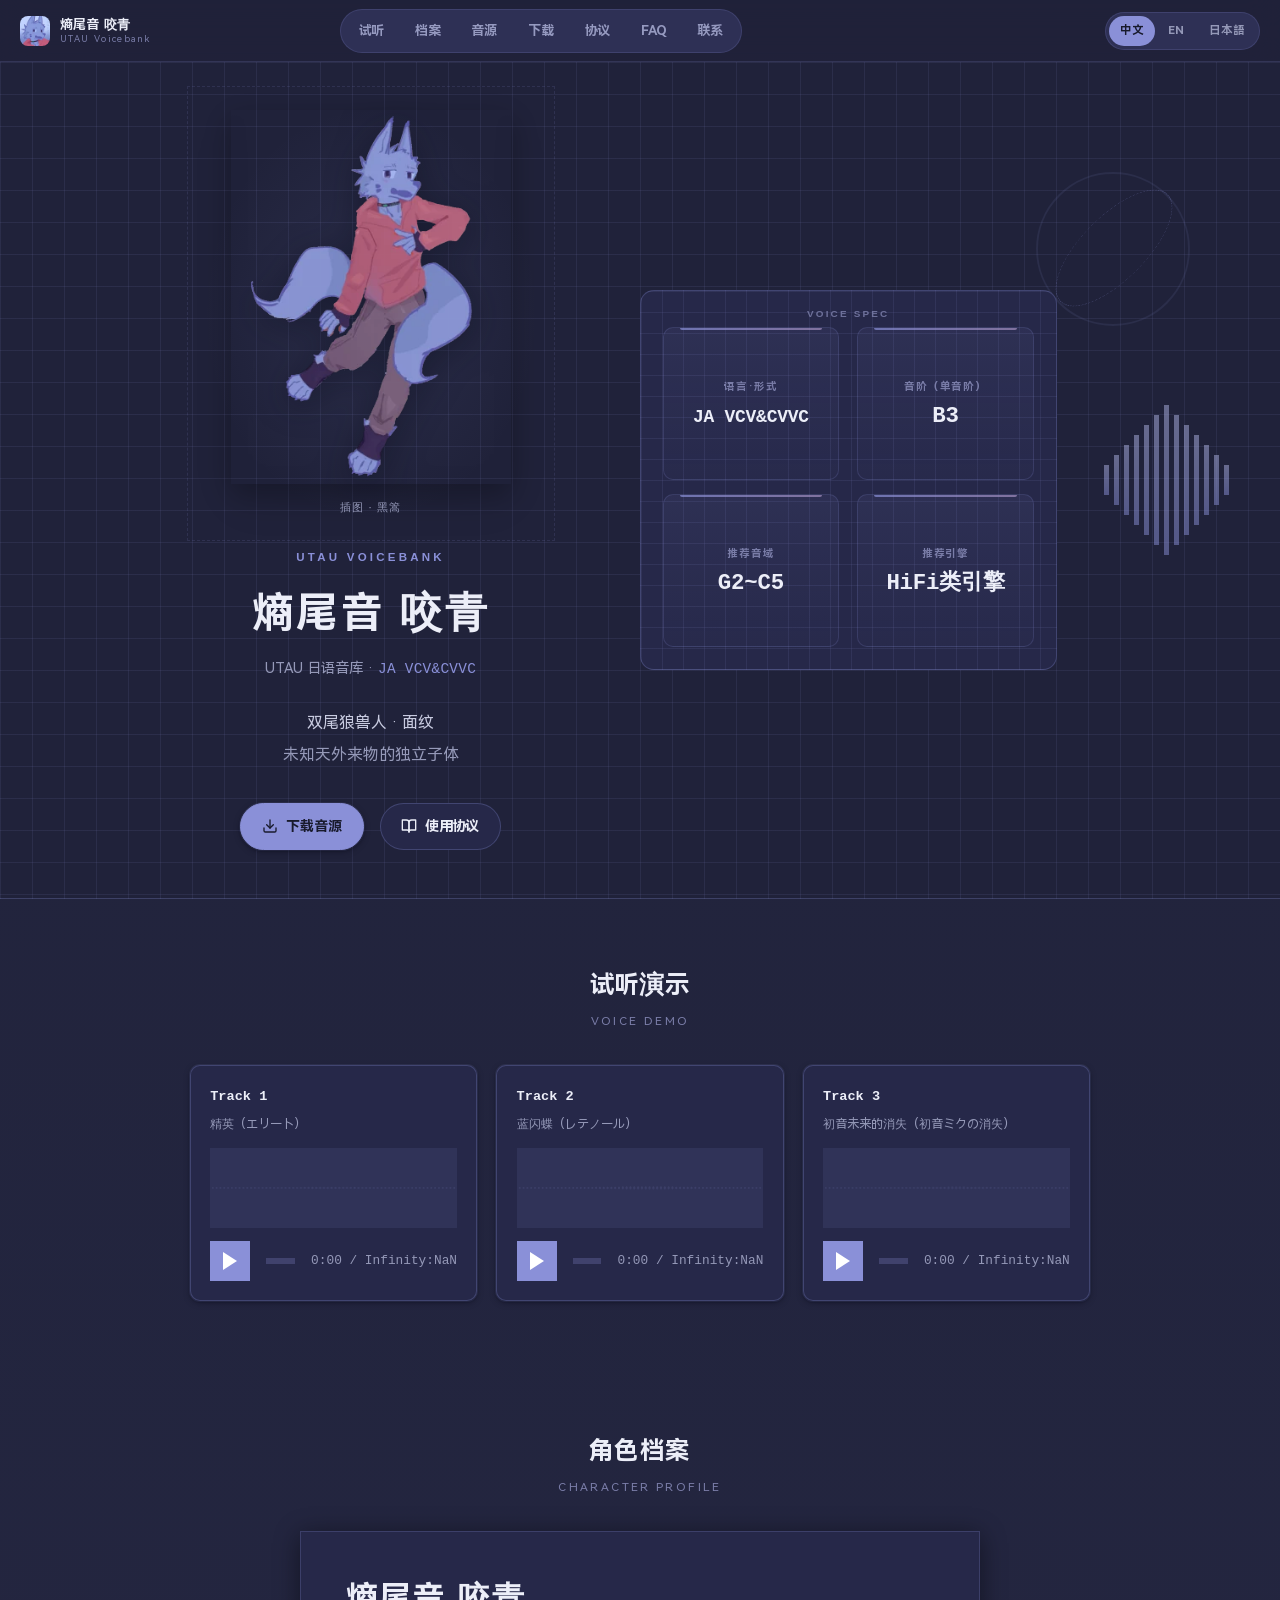
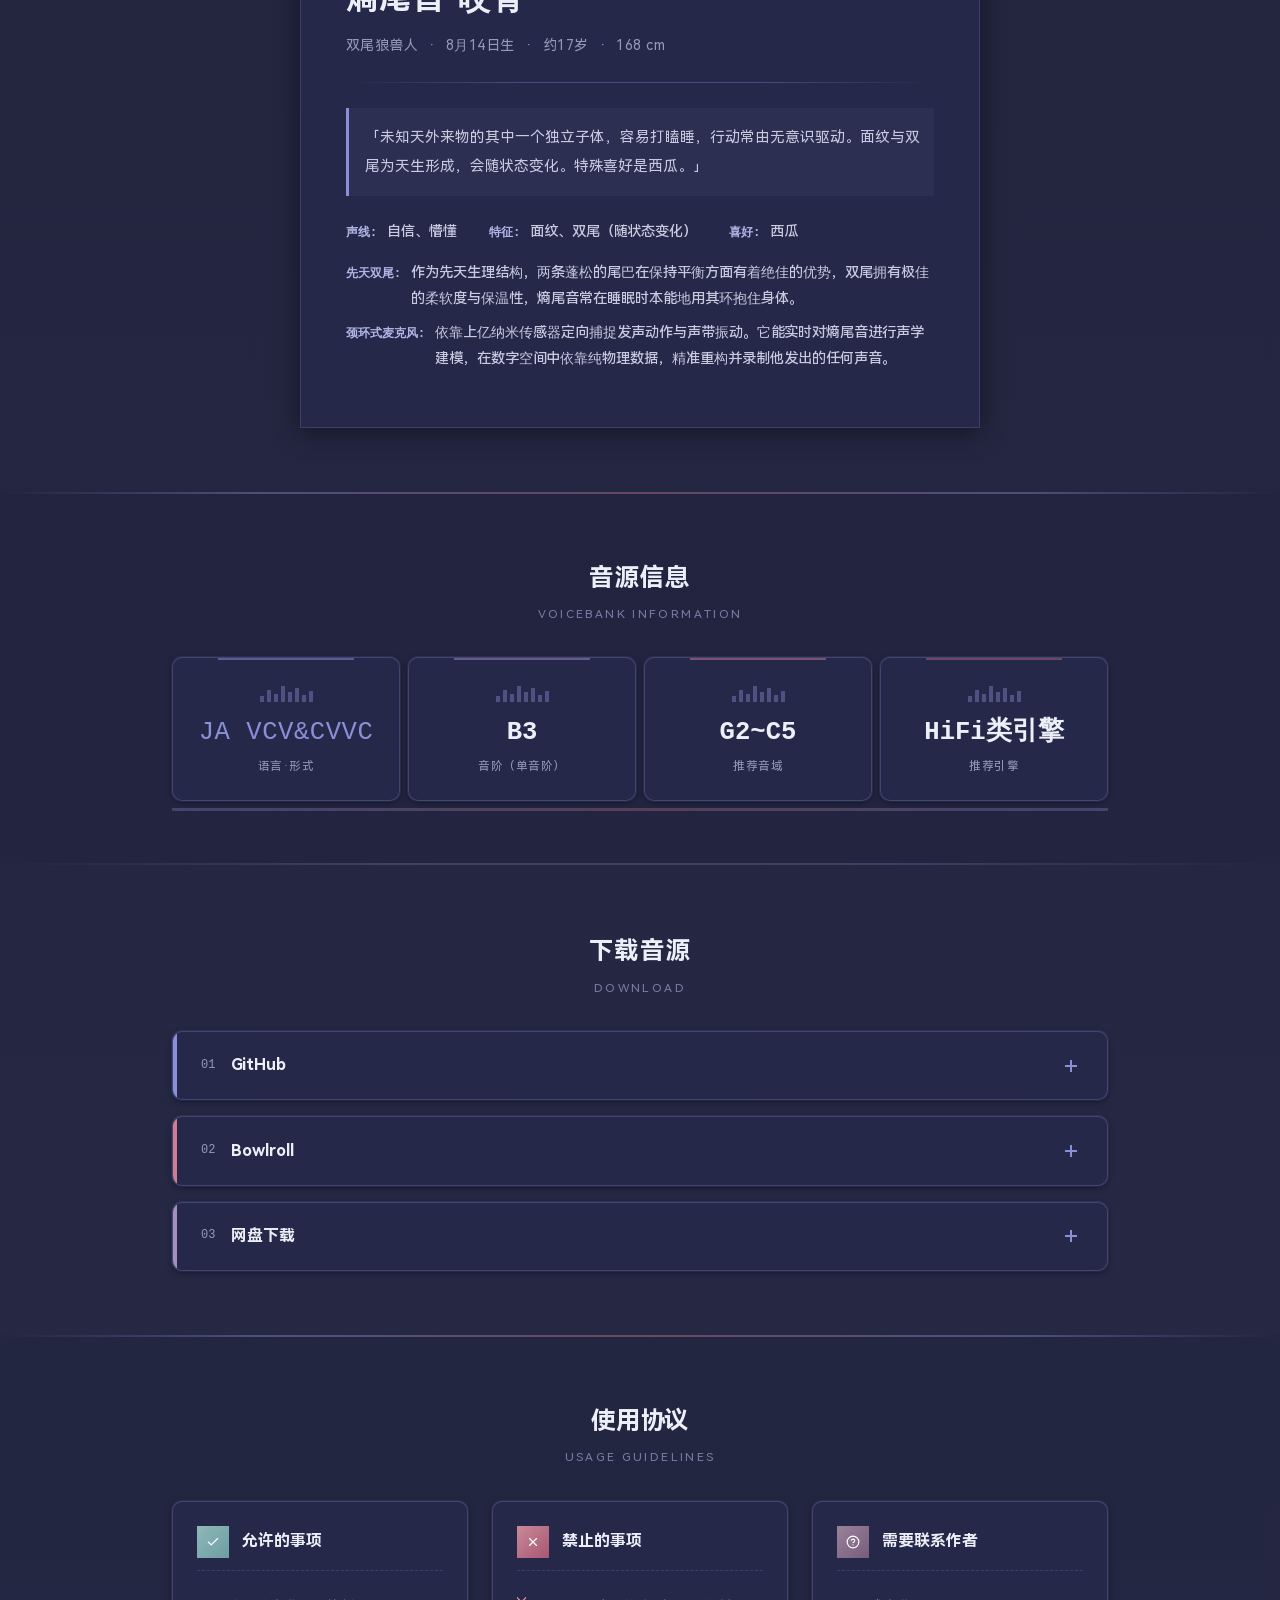
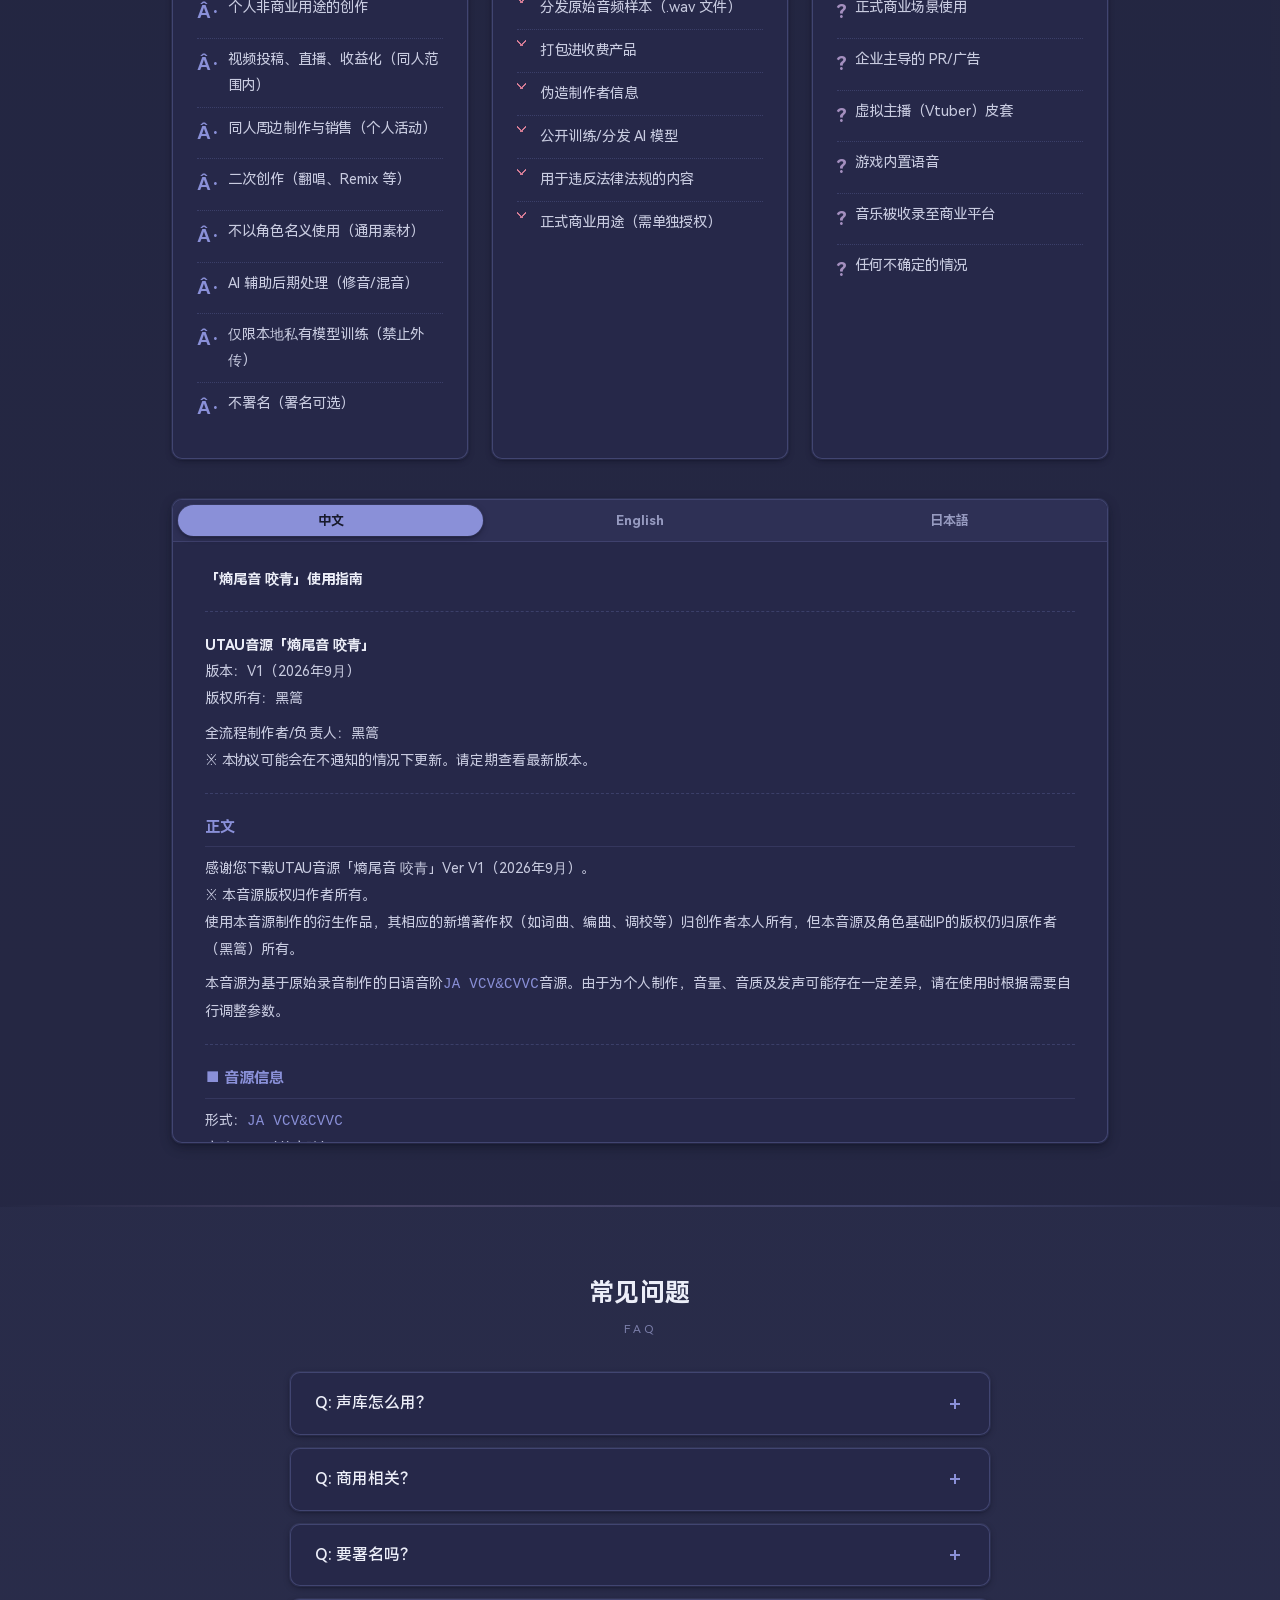
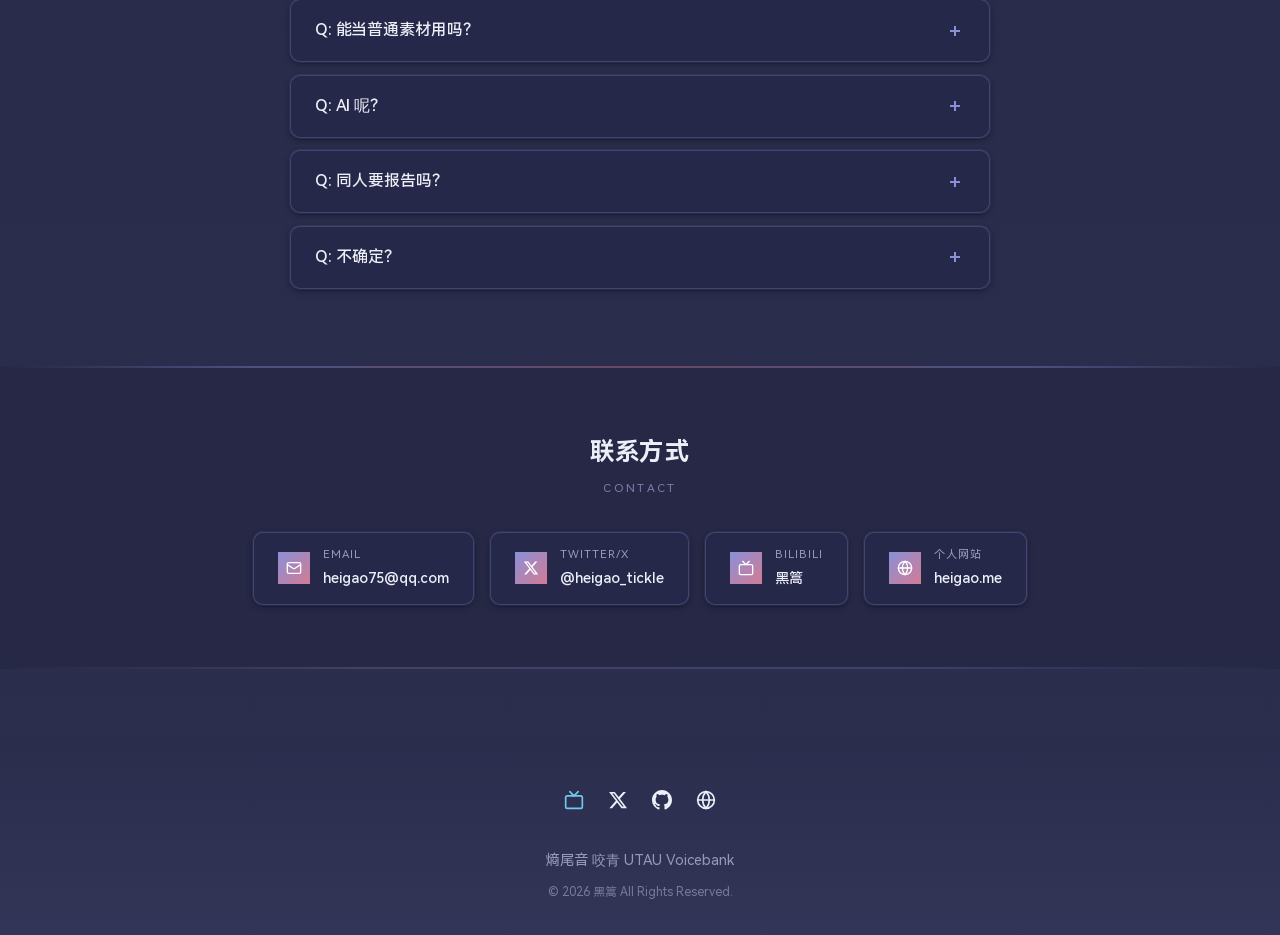
==== commit d7af8510: "Add 640w WebP tier and re-encode character images at native resolution" ====
--- a/index.html
+++ b/index.html
@@ -202,7 +202,8 @@
           <div class="hero-main">
             <div class="hero-visual">
               <picture>
-                <source media="(max-width: 600px)" srcset="assets/images/character-320w.webp">
+                <source media="(max-width: 480px)" srcset="assets/images/character-320w.webp">
+                <source media="(max-width: 900px)" srcset="assets/images/character-640w.webp">
                 <img src="assets/images/character.webp" alt="熵尾音 咬青" class="hero-character" onerror="this.style.display='none'">
               </picture>
               <p class="hero-visual-text">插图 · 黑篙</p>
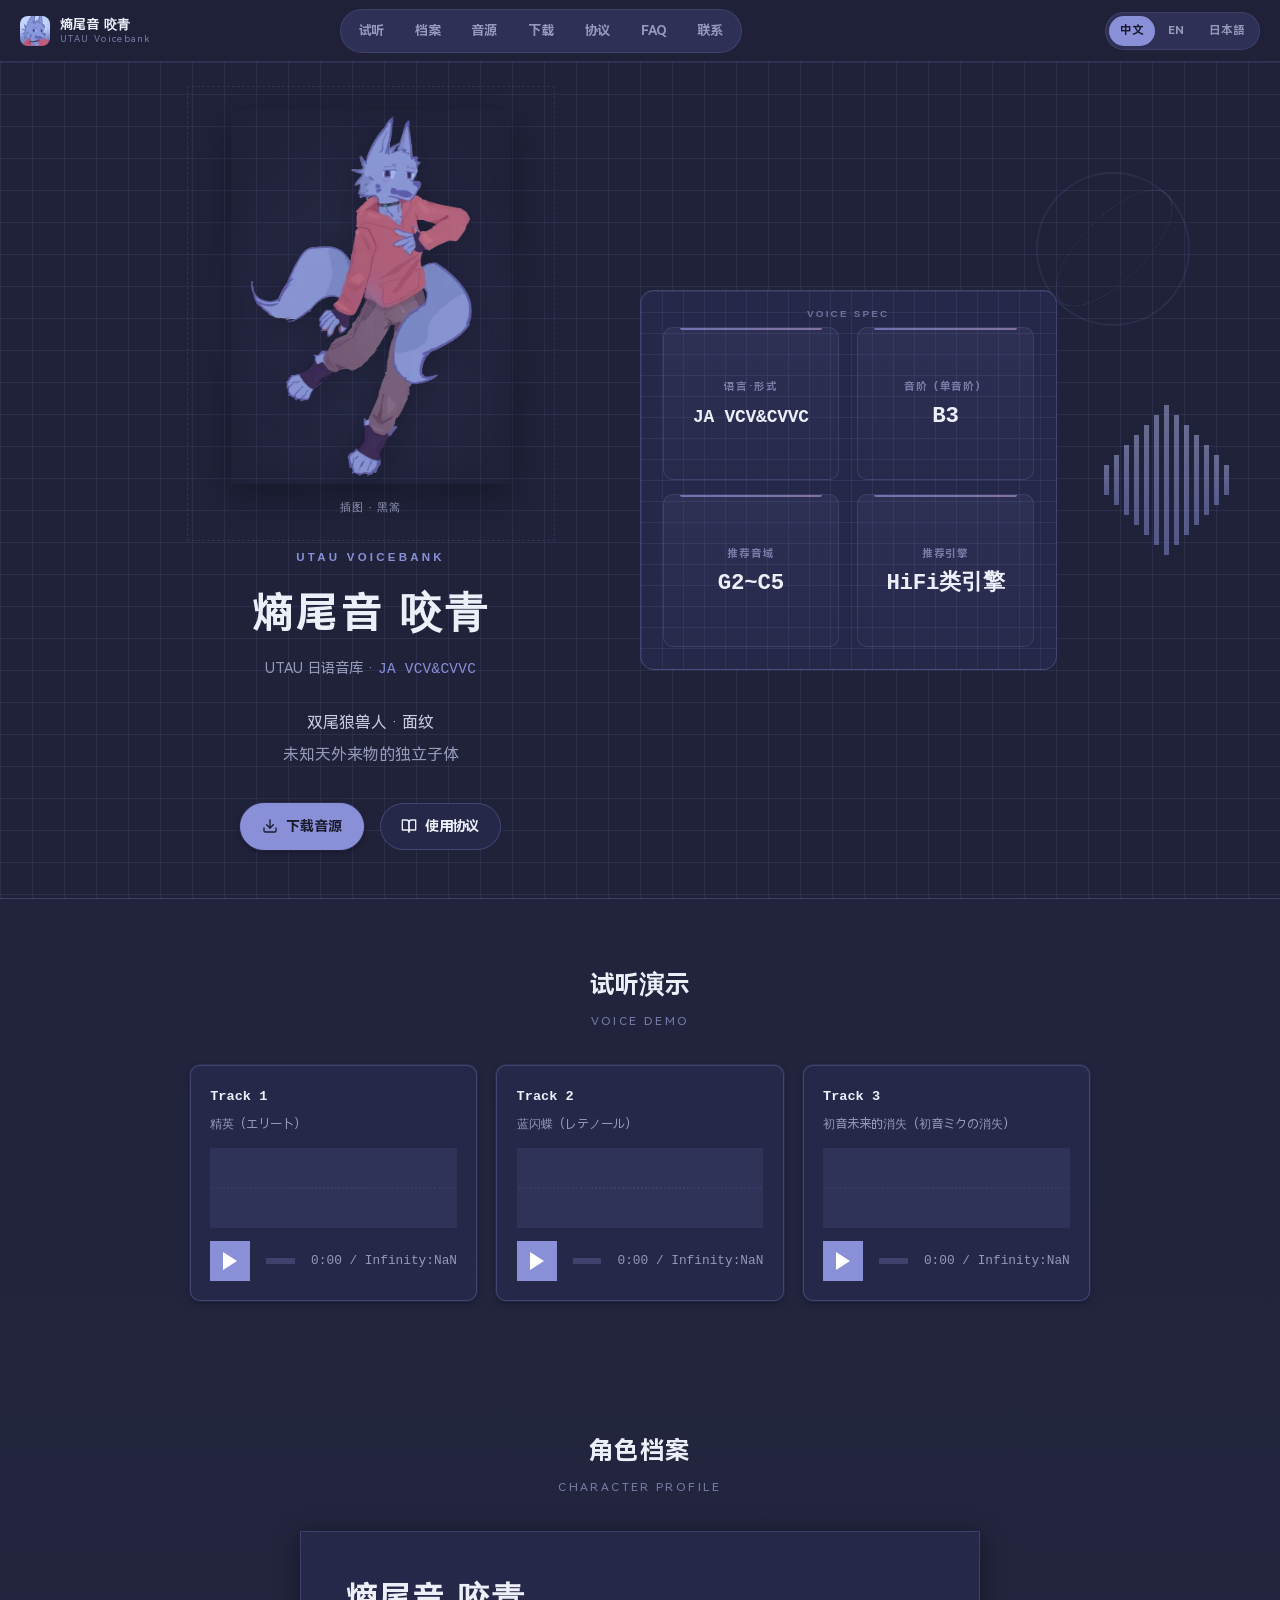
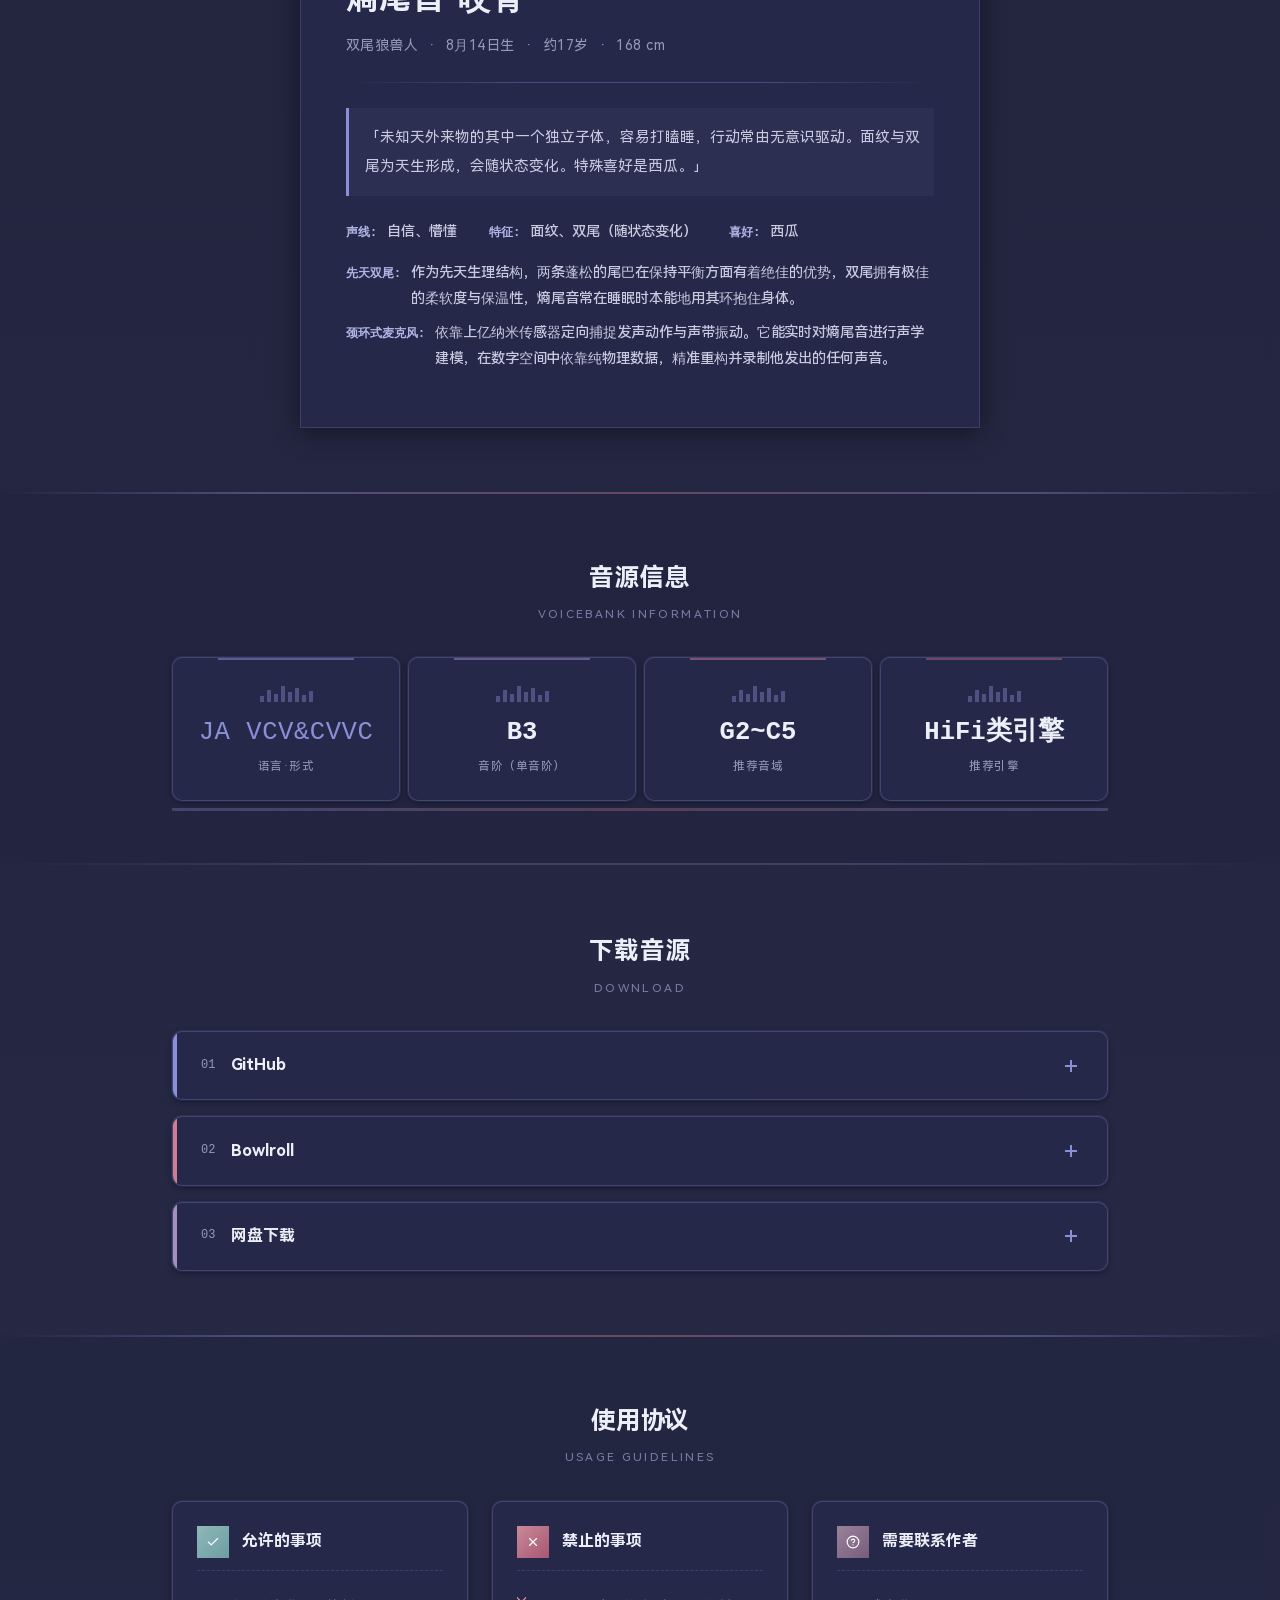
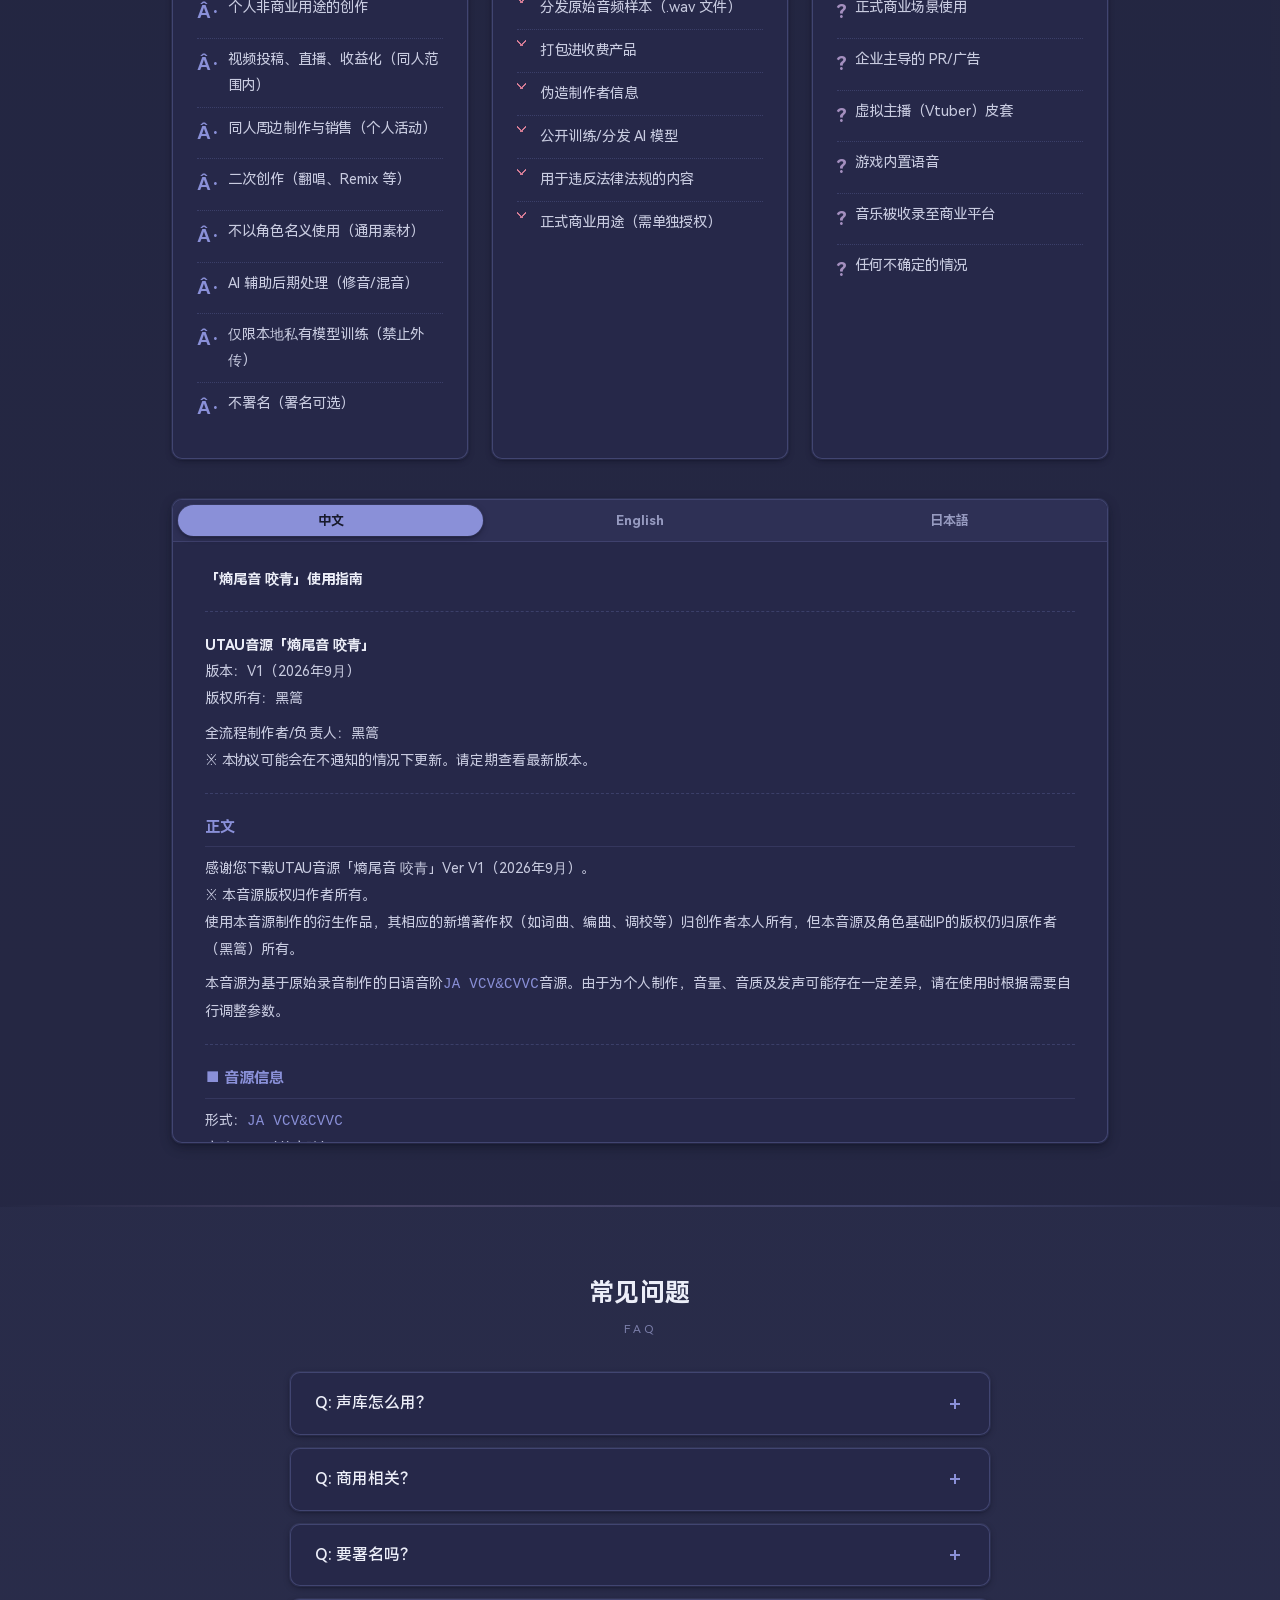
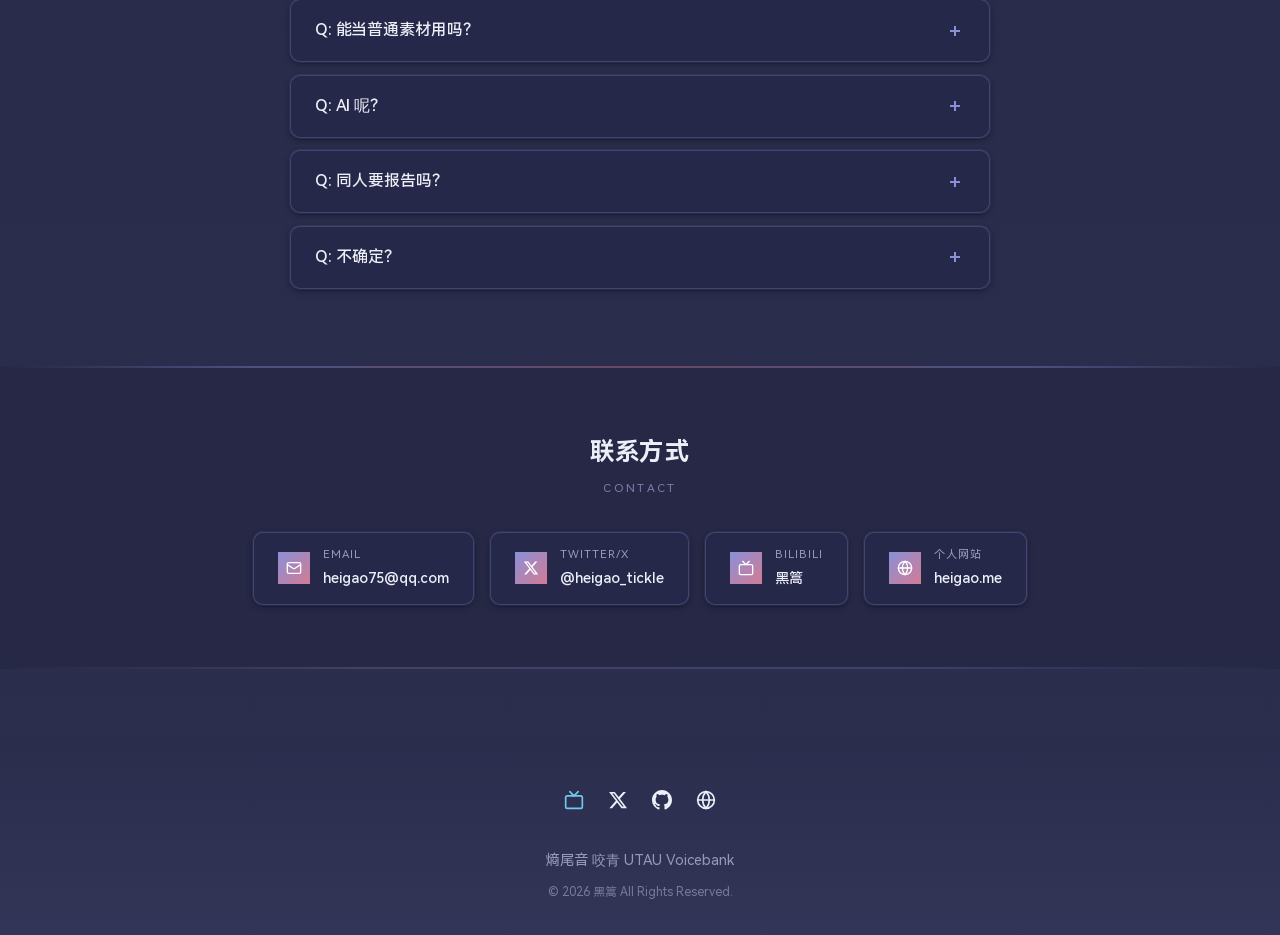
==== commit f355bcda: "Update V1 download links" ====
--- a/index.html
+++ b/index.html
@@ -461,7 +461,7 @@
             <div class="accordion-content">
               <div class="accordion-content-inner">
                 <p class="accordion-desc">官方发布页面，获取最新版本</p>
-                <a href="https://github.com/Heigao-Clank/kuro-voicebank/releases" target="_blank" class="accordion-link">前往 GitHub Releases</a>
+                <a href="https://github.com/Heigao-Clank/kuro-voicebank/releases#release-V1" target="_blank" class="accordion-link">前往 GitHub V1 Release</a>
                 <div class="install-command" data-copy="gh release download --repo Heigao-Clank/kuro-voicebank">
                   <span class="install-prompt" aria-hidden="true">$</span>
                   <code>gh release download --repo Heigao-Clank/kuro-voicebank</code>
@@ -501,8 +501,8 @@
               <div class="accordion-content-inner">
                 <p class="accordion-desc">备用下载方式</p>
                 <div style="display:flex;flex-wrap:wrap;gap:0.6rem;">
-                  <a href="https://drive.google.com/drive/folders/1V7nqKdp56m6Vr-oxsLUwFhqNaysIDFGP?usp=sharing" target="_blank" class="accordion-link">Google Drive</a>
-                  <a href="https://wwavg.lanzouu.com/idU3u3ns2dch" target="_blank" class="accordion-link">蓝奏云</a><span style="font-size:0.82rem;color:var(--text-muted);display:inline-flex;align-items:center;gap:0.3rem;margin-left:0.2rem;">密码：<code style="background:rgba(106,112,172,0.12);padding:0.15rem 0.5rem;border-radius:0;cursor:pointer;font-family:&#39;Source Code Pro&#39;,monospace;font-size:0.82rem;color:var(--primary);user-select:all;" onclick="navigator.clipboard.writeText(this.textContent);this.title=&#39;已复制&#39;;setTimeout(function(){},1500)" title="点击复制">star</code></span>
+                  <a href="https://drive.google.com/file/d/1WB_3wNww9CAy_1M7UDJVFeQKciWdL78O/view?usp=drive_link" target="_blank" class="accordion-link">Google Drive</a>
+                  <a href="https://1820313552.share.123pan.cn/123pan/TUtojv-ViaY" target="_blank" class="accordion-link">123云盘</a>
                 </div>
               </div>
             </div>
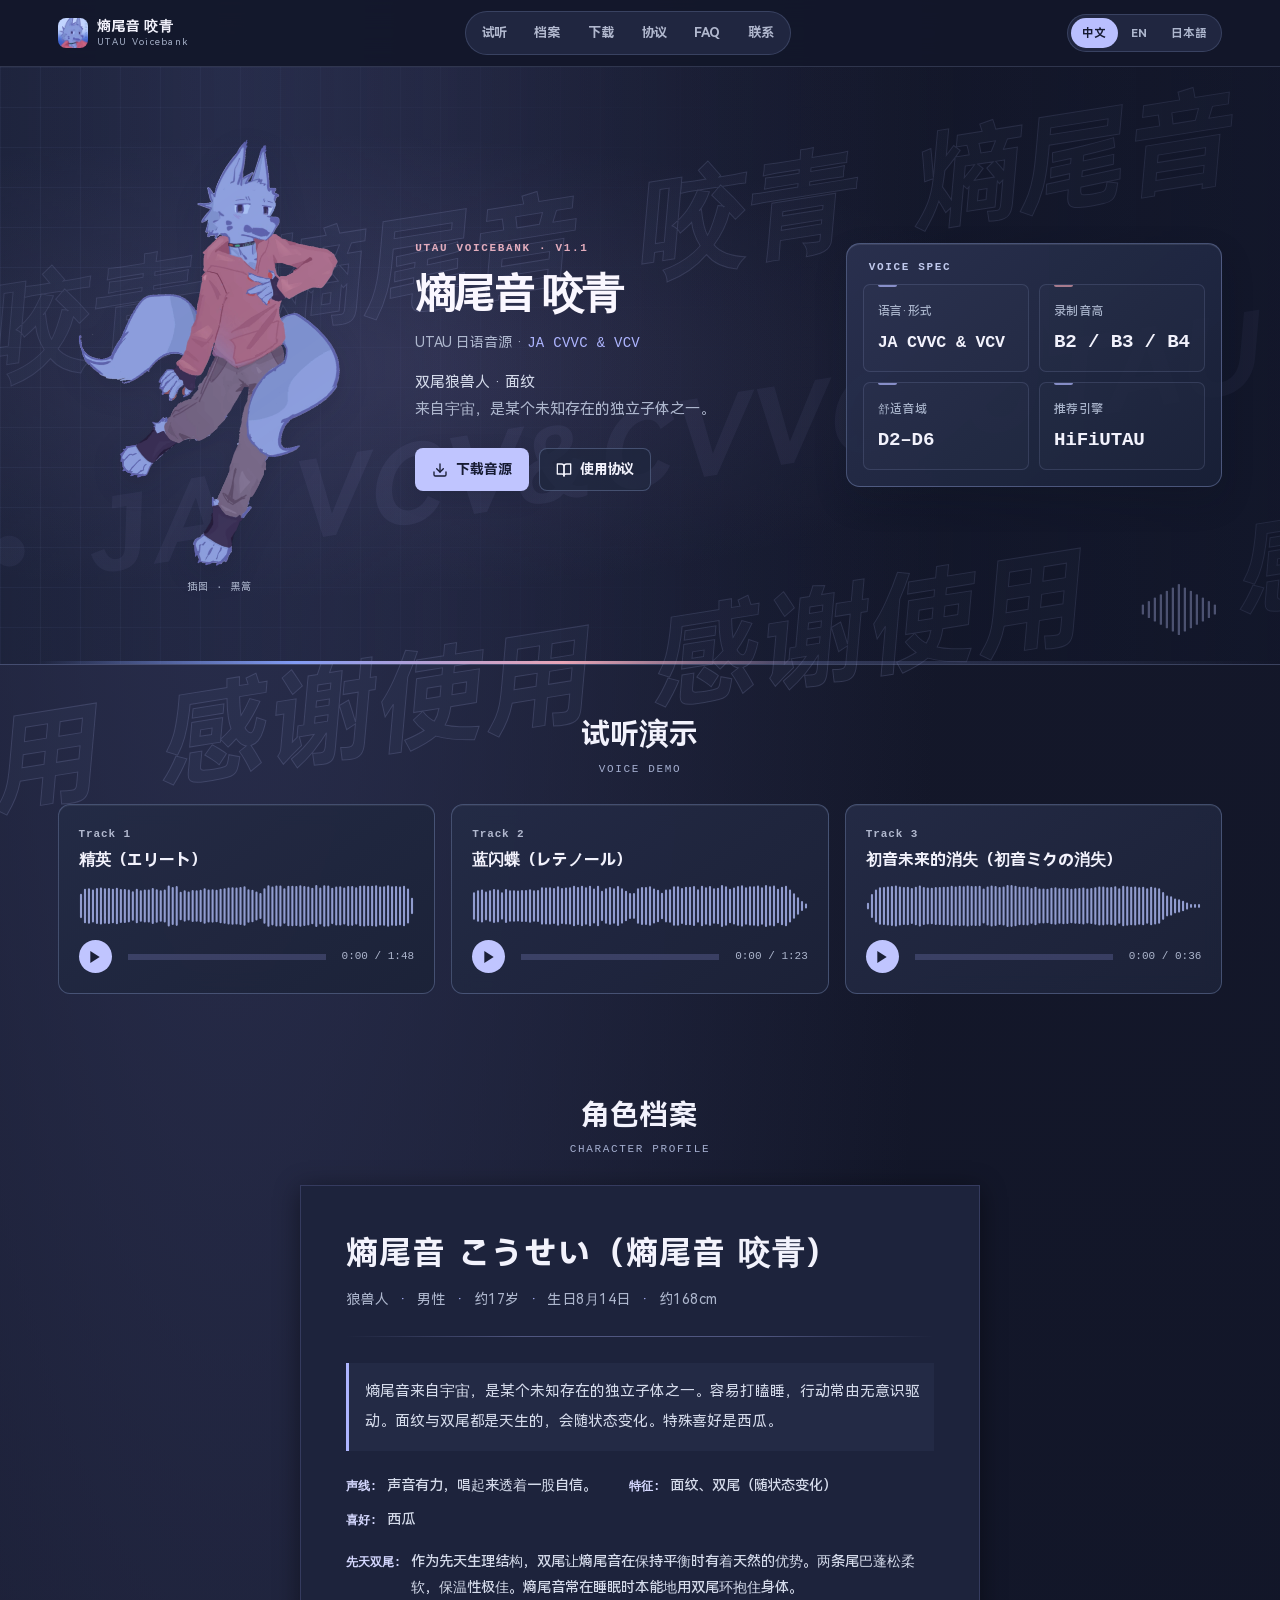
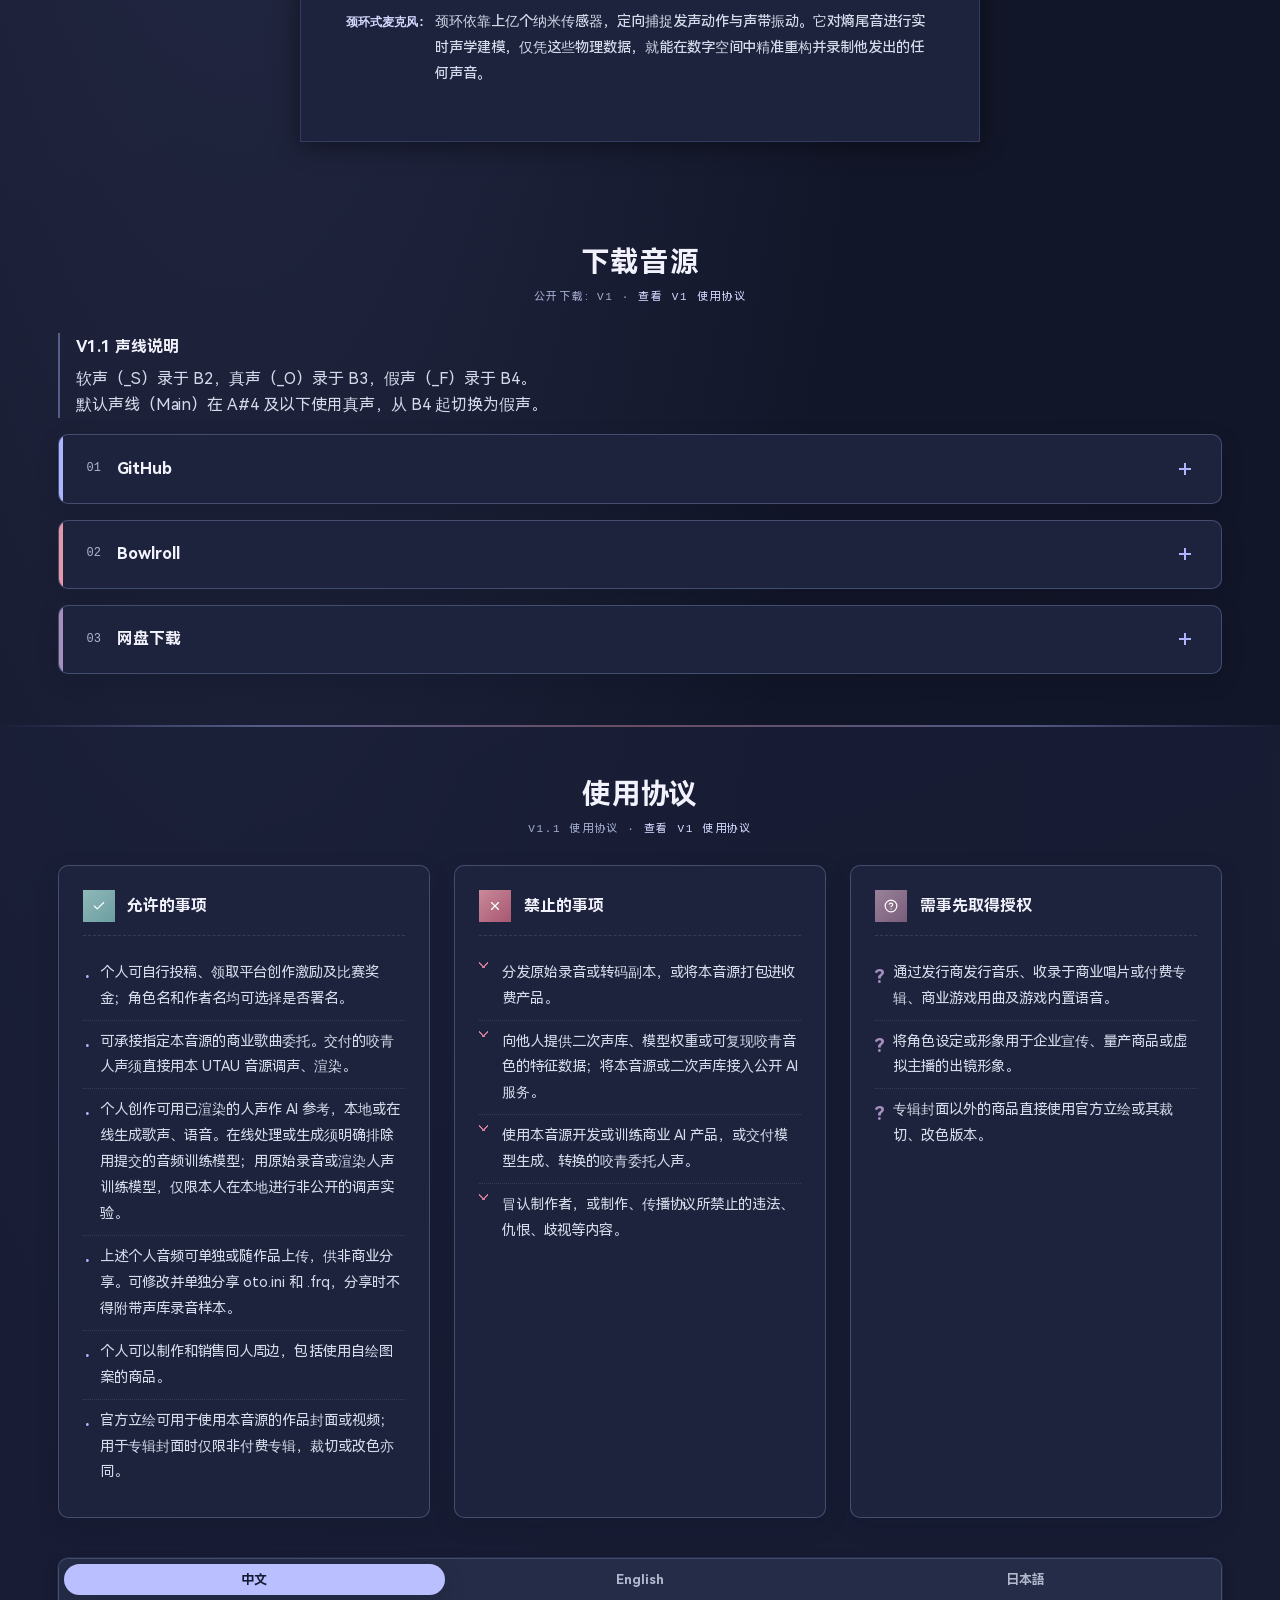
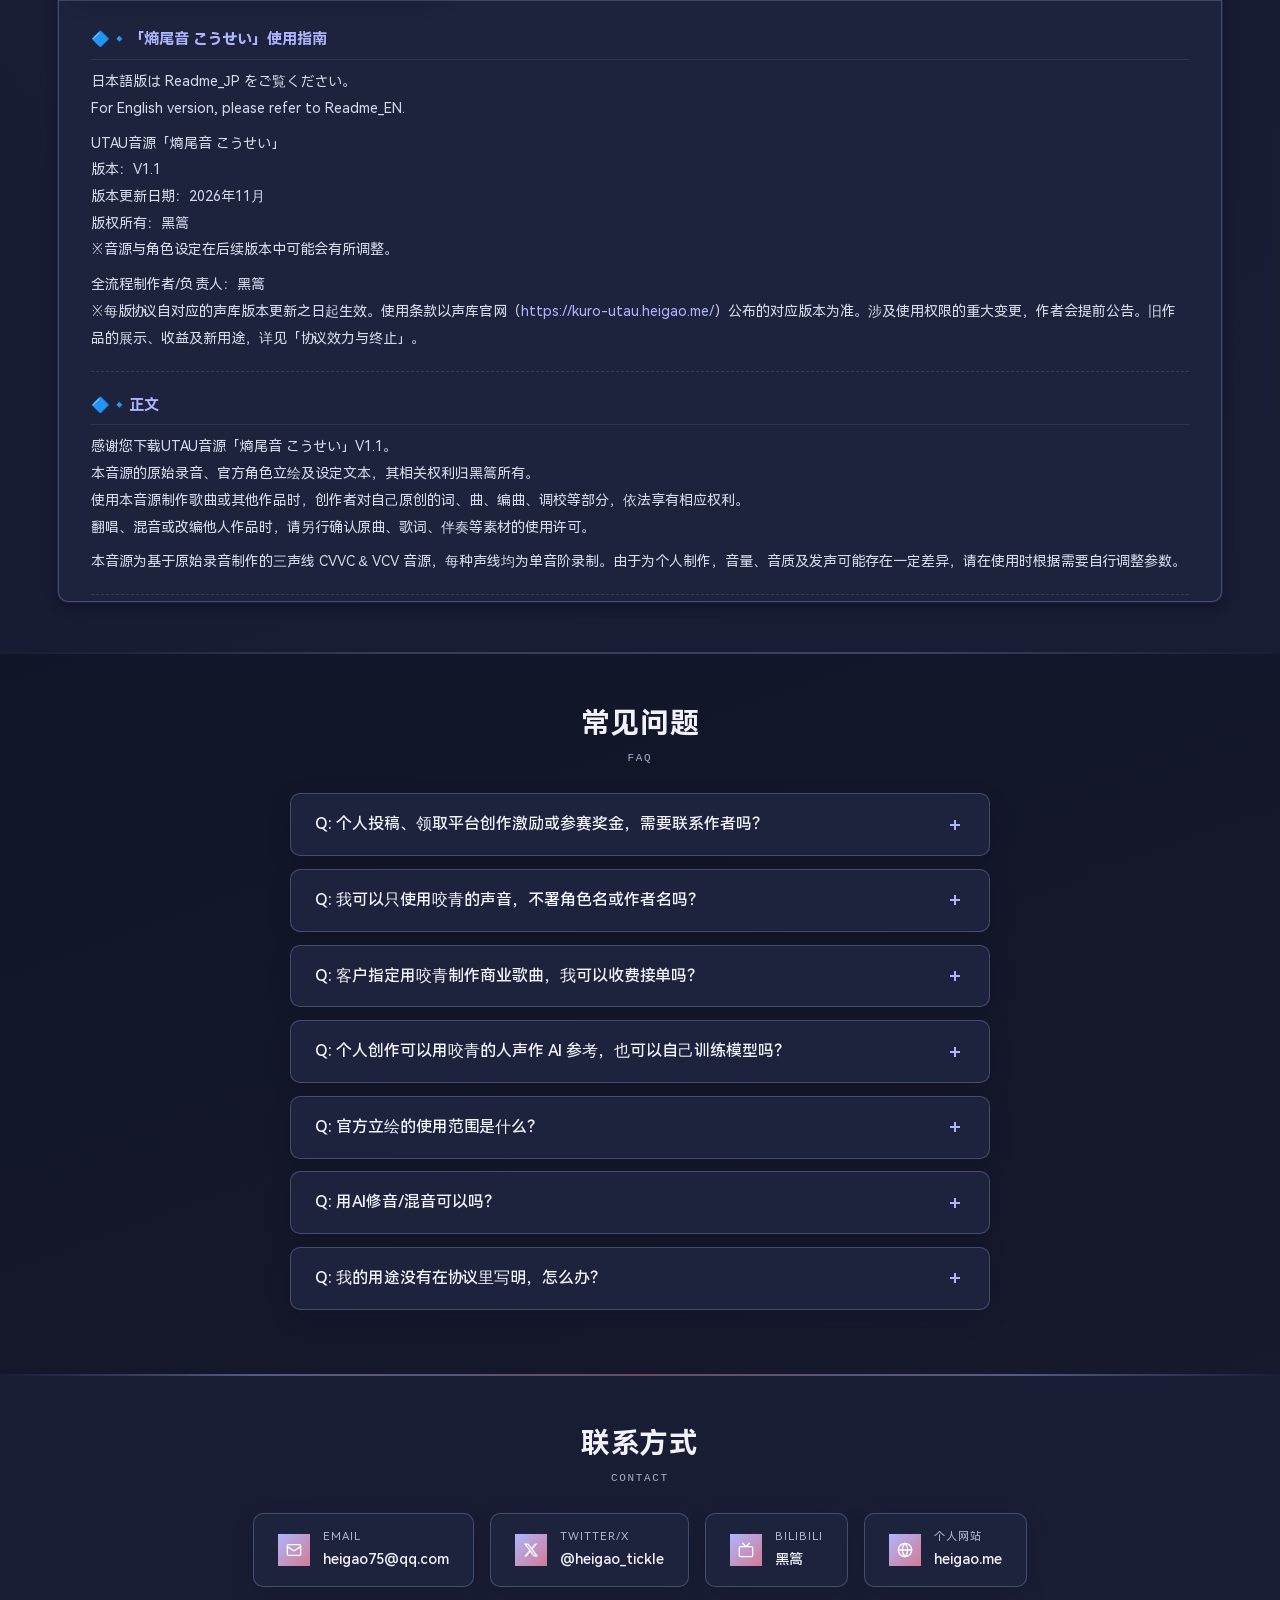
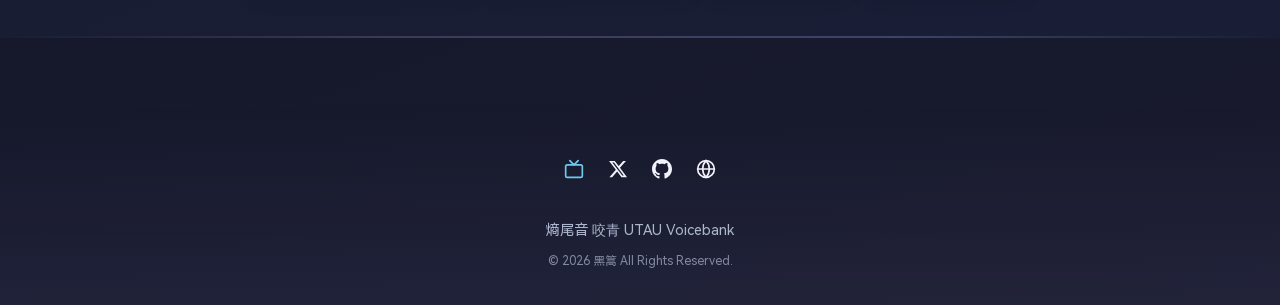
==== commit be724003: "Publish the night-blue site and V1.1 multilingual voicebank guides" ====
--- a/index.html
+++ b/index.html
@@ -4,27 +4,23 @@
   
   <meta name="viewport" content="width=device-width, initial-scale=1.0">
   <title>熵尾音 咬青 | UTAU Voicebank</title>
-  <meta name="description" content="「熵尾音 咬青」UTAU 日语音源，JA VCV&amp;CVVC 双尾狼兽人声库。免费下载，可用于翻唱、Vocaloid风二创。面纹特征，自信懵懂声线。制作：黑篙。">
+  <meta name="description" content="熵尾音 咬青是来自宇宙的双尾狼兽人。日语 UTAU 声库收录软声、真声和假声，采用 CVVC 与 VCV 格式。提供试听、声库下载及分版本使用协议。">
   <meta name="author" content="黑篙">
 
-  <link rel="alternate" hreflang="zh-CN" href="https://kuro-voicebank.pages.dev/">
-  <link rel="alternate" hreflang="ja" href="https://kuro-voicebank.pages.dev/index-jp.html">
-  <link rel="alternate" hreflang="en" href="https://kuro-voicebank.pages.dev/index-en.html">
-  <link rel="alternate" hreflang="x-default" href="https://kuro-voicebank.pages.dev/">
+  <link rel="alternate" hreflang="zh-CN" href="https://kuro-utau.heigao.me/">
+  <link rel="alternate" hreflang="ja" href="https://kuro-utau.heigao.me/index-jp.html">
+  <link rel="alternate" hreflang="en" href="https://kuro-utau.heigao.me/index-en.html">
+  <link rel="alternate" hreflang="x-default" href="https://kuro-utau.heigao.me/">
 
   <!-- Open Graph -->
   <meta property="og:title" content="熵尾音 咬青 | UTAU Voicebank">
-  <meta property="og:description" content="UTAU 音源「熵尾音 咬青」- JA VCV&amp;CVVC 日语音阶声库，推荐引擎 HiFi类引擎，支持翻唱与二创下载使用。">
+  <meta property="og:description" content="熵尾音 咬青是来自宇宙的双尾狼兽人。日语 UTAU 声库收录软声、真声和假声，采用 CVVC 与 VCV 格式。提供试听、声库下载及分版本使用协议。">
   <meta property="og:type" content="website">
 
   <!-- Favicon -->
   <link rel="icon" type="image/x-icon" href="favicon.ico">
   <link rel="icon" type="image/webp" sizes="48x48" href="assets/images/icon-48.webp">
 
-  <!-- Jost (英文标题) + Source Code Pro (代码/数字) + Zen Kaku Gothic New (日文) -->
-  <link rel="preconnect" href="https://fonts.googleapis.com">
-  <link rel="preconnect" href="https://fonts.gstatic.com" crossorigin="">
-  <link href="https://fonts.googleapis.comcss2?family=Jost:wght@500;600;700;800;900&family=Source+Code+Pro:wght@400;500;600;700&family=Zen+Kaku+Gothic+New:wght@500;700;900&display=swap" rel="stylesheet">
 
   <!-- Styles -->
     
@@ -38,65 +34,18 @@
       /* 缩小中文短句块之间的左右留白 */
     }
   </style>
-  
-  
-  
-  
-  
-  
-  
-  
-  
-  
-  
-  
-  
-  
-  
-  
-  
-  
-  
-  
-  
-  
-  
-  
-  
-  
-  
-  
-  
-  
-  
-  
-  
-  
-  
-  
-  
-  
-  
-  
-  
-    
-  
-  
-  
-  
-  
-  <style id="critical-css">@font-face{font-family:'HarmonyOS Sans SC';src:url('font/subset/HarmonyOS_Sans_SC_Regular.woff2') format('woff2'),url('font/subset/HarmonyOS_Sans_SC_Regular.woff') format('woff');font-weight:400;font-style:normal;font-display:swap;}@font-face{font-family:'HarmonyOS Sans SC';src:url('font/subset/HarmonyOS_Sans_SC_Medium.woff2') format('woff2'),url('font/subset/HarmonyOS_Sans_SC_Medium.woff') format('woff');font-weight:500;font-style:normal;font-display:swap;}@font-face{font-family:'HarmonyOS Sans SC';src:url('font/subset/HarmonyOS_Sans_SC_Bold.woff2') format('woff2'),url('font/subset/HarmonyOS_Sans_SC_Bold.woff') format('woff');font-weight:700;font-style:normal;font-display:swap;}:root{--sidebar-width:0px;}*{position:relative;z-index:1;}html{scroll-behavior:smooth;}body{background:linear-gradient(180deg,var(--bg-top) 0%,var(--bg-bottom) 100%);}a{color:var(--primary);text-decoration:none;transition:color 0.2s;}a:hover{color:var(--accent-pink);}.bg-deco{position:fixed;top:0;left:0;right:0;bottom:0;z-index:0;pointer-events:none;overflow:hidden;}.bg-deco-wrapper{position:absolute;top:50%;left:50%;transform:translate(-50%,-50%) rotate(-12deg);width:200vw;display:flex;flex-direction:column;gap:10vh;}.bg-deco-row{display:flex;width:max-content;}.bg-deco-text{opacity:0.45;}.scroll-left{animation:marquee-left 70s linear infinite;}.scroll-right{animation:marquee-right 60s linear infinite;}.scroll-left-slow{animation:marquee-left 100s linear infinite;}.main-content{margin-left:0;}.container{padding-top:2.2rem;padding-bottom:2.2rem;}.sidebar{display:none !important;}.sidebar-brand{padding:0 1.2rem 1.5rem;border-bottom:1px solid var(--border);margin-bottom:1rem;}.sidebar-brand-link{display:flex;align-items:center;gap:0.7rem;text-decoration:none;}.sidebar-brand-link img{width:36px;height:36px;border-radius:0;flex-shrink:0;}.sidebar-brand-text{font-size:0.85rem;font-weight:700;color:var(--text-dark);letter-spacing:1px;line-height:1.3;}.sidebar-nav{flex:1;display:flex;flex-direction:column;gap:0.2rem;padding:0 0.8rem;overflow-y:auto;}.sidebar-nav a{display:flex;align-items:center;gap:0.8rem;padding:0.65rem 1rem;border-radius:0;font-size:0.85rem;font-weight:500;color:var(--text-light);text-decoration:none;position:relative;transition:color 0.25s ease,padding-left 0.25s ease;overflow:hidden;}.sidebar-nav a::before{content:'';position:absolute;inset:0;border-radius:0;background:var(--primary);opacity:0;transform:scaleX(0.3);transform-origin:left center;transition:opacity 0.3s ease,transform 0.35s cubic-bezier(0.4,0,0.2,1);z-index:0;}.sidebar-nav a:hover{color:var(--primary);}.sidebar-nav a:hover::before{opacity:0.08;transform:scaleX(1);}.sidebar-nav a.active{color:white;font-weight:600;padding-left:1.15rem;}.sidebar-nav a.active::before{opacity:1;transform:scaleX(1);}.sidebar-nav a > *{position:relative;z-index:1;}.sidebar-nav a.active:hover{color:white;}.sidebar-nav-icon{width:18px;height:18px;flex-shrink:0;color:currentColor;stroke-width:1.8;}.sidebar-nav-text{flex:1;}.sidebar-footer{display:none !important;}.sidebar-sns{display:flex;gap:0.5rem;padding:0 0.5rem;}.sidebar-sns-link{width:34px;height:34px;background:rgba(138,144,216,0.14);border-radius:0;display:flex;align-items:center;justify-content:center;color:var(--text-light);font-size:0.85rem;text-decoration:none;transition:all 0.2s;}.sidebar-sns-link:hover{background:var(--primary);color:white;transform:translateY(-2px);}.sidebar-site{display:flex;align-items:center;gap:0.5rem;padding:0.6rem 1rem;margin:0 0.6rem;color:var(--text-muted);font-size:0.78rem;text-decoration:none;border-left:2px solid rgba(var(--primary-rgb),0.25);transition:color 0.3s,border-color 0.3s;}.sidebar-site:hover{color:var(--primary);border-left-color:var(--primary);}.sidebar-sns-link.bilibili{background:rgba(0,161,214,0.12);color:#70c9ed;}.sidebar-sns-link.bilibili:hover{background:#1689b8;color:white;}.sidebar-toggle{display:none;position:fixed;top:1rem;left:1rem;width:44px;height:44px;background:var(--surface);border:1px solid var(--border);border-radius:0;box-shadow:0 2px 12px rgba(0,0,0,0.45);z-index:999;cursor:pointer;align-items:center;justify-content:center;flex-direction:column;gap:5px;padding:0;}.sidebar-toggle span{display:block;width:20px;height:2px;background:var(--text-dark);border-radius:0;transition:all 0.3s;}.sidebar-toggle.active span:nth-child(1){transform:rotate(45deg) translate(5px,5px);}.sidebar-toggle.active span:nth-child(2){opacity:0;}.sidebar-toggle.active span:nth-child(3){transform:rotate(-45deg) translate(5px,-5px);}.sidebar-overlay{display:none !important;}.hero{padding:0;display:block;position:relative;overflow:hidden;border-bottom:1px solid var(--line-strong);background-color:var(--hero-canvas);background-image:linear-gradient(var(--hero-grid) 1px,transparent 1px),linear-gradient(90deg,var(--hero-grid) 1px,transparent 1px);background-size:32px 32px;}.hero-waveform{display:none;}.hero-waveform .bar{width:5px;opacity:0.7;background:linear-gradient(to top,var(--primary),var(--primary-dark));}.hero-waveform .bar:nth-child(1){height:30px;animation-delay:0.6s;}.hero-waveform .bar:nth-child(2){height:50px;animation-delay:0.5s;}.hero-waveform .bar:nth-child(3){height:70px;animation-delay:0.4s;}.hero-waveform .bar:nth-child(4){height:90px;animation-delay:0.3s;}.hero-waveform .bar:nth-child(5){height:110px;animation-delay:0.2s;}.hero-waveform .bar:nth-child(6){height:130px;animation-delay:0.1s;}.hero-waveform .bar:nth-child(7){height:150px;animation-delay:0s;}.hero-waveform .bar:nth-child(8){height:130px;animation-delay:0.1s;}.hero-waveform .bar:nth-child(9){height:110px;animation-delay:0.2s;}.hero-waveform .bar:nth-child(10){height:90px;animation-delay:0.3s;}.hero-waveform .bar:nth-child(11){height:70px;animation-delay:0.4s;}.hero-waveform .bar:nth-child(12){height:50px;animation-delay:0.5s;}.hero-waveform .bar:nth-child(13){height:30px;animation-delay:0.6s;}.hero-visual{flex:0 0 auto;max-width:320px;width:100%;padding:0 1rem;}.hero-visual::before{inset:-6px;}.hero-visual::after{inset:-12px;}.hero-visual img{width:100%;border-radius:0;box-shadow:0 10px 28px rgba(0,0,0,0.28);position:relative;z-index:1;}.hero-character{max-width:260px;}.hero-visual-text{text-align:center;font-size:0.7rem;color:var(--text-muted);margin-top:0.8rem;letter-spacing:1px;font-family:'Jost',sans-serif;}.hero-text{flex:1;min-width:0;}.hero-title{font-size:1.5rem;}.hero-subtitle{font-size:0.9rem;color:var(--text-muted);margin-bottom:1.5rem;}.hero-description{font-size:1rem;color:var(--text-light);margin-bottom:2rem;line-height:2;}.hero-download{justify-content:center;}.hero-stage{grid-template-columns:1fr;gap:2rem;margin-left:0;margin-right:0;}.hero-main{display:flex;flex-direction:column;text-align:center;gap:1.5rem;}.hero-eyebrow{font-family:'Jost',sans-serif;font-size:0.72rem;font-weight:700;letter-spacing:0.28em;color:var(--brand);text-transform:uppercase;margin-bottom:0.5rem;}.hero-tally{padding:14px 16px;gap:12px 14px;}.hero-tally-item{padding:10px 12px;}.hero-tally-label{font-size:0.66rem;font-weight:600;letter-spacing:0.08em;color:var(--subtle);text-transform:uppercase;white-space:nowrap;overflow:hidden;text-overflow:ellipsis;max-width:100%;}.hero-tally-value{font-size:1.1rem;}.hero-tally-value .vb-type{font-size:1.12rem;}.topnav{padding:0.5rem 1rem;z-index:998;}.topnav-brand{display:flex;align-items:center;gap:0.6rem;text-decoration:none;flex:none;}.topnav-brand img{border-radius:8px;}.topnav-brand-text{font-size:0.82rem;font-weight:700;color:var(--ink);letter-spacing:0.02em;line-height:1.25;}.topnav-brand-text small{display:none;}.topnav-nav{display:none;}.topnav-link{padding:0.38rem 0.9rem;border-radius:999px;font-size:0.82rem;font-weight:600;color:var(--muted);text-decoration:none;white-space:nowrap;transition:background-color var(--duration-fast) var(--ease),color var(--duration-fast) var(--ease);}.topnav-link:hover{color:var(--ink);background:var(--surface-hover);}.topnav-link.active{background:var(--brand);color:var(--on-brand);}.topnav-lang{margin-left:auto;}.topnav-lang a{padding:0.24rem 0.55rem;font-size:0.68rem;}.topnav-lang a:hover{background:var(--surface-hover);color:var(--brand);}.topnav-lang a.active{background:var(--brand);color:var(--on-brand);}.install-command{border:1px solid var(--line-strong);background:var(--surface-muted);border-radius:8px;display:grid;grid-template-columns:auto minmax(0,1fr) 42px;align-items:center;overflow:hidden;margin-top:1rem;}.install-prompt{color:var(--brand);font-family:'Source Code Pro',monospace;font-weight:700;padding-left:1rem;user-select:none;}.install-command code{padding:0.62rem 1rem;font-family:'Source Code Pro',monospace;font-size:0.76rem;color:var(--ink);overflow-x:auto;white-space:nowrap;}.install-copy{border:none;background:transparent;color:var(--subtle);height:100%;cursor:pointer;display:flex;align-items:center;justify-content:center;transition:color var(--duration-fast) var(--ease),background-color var(--duration-fast) var(--ease);}.install-copy:hover{color:var(--brand);background:var(--surface-hover);}.install-copy.copied{color:var(--brand);}p .vb-type,.voice-stat-value .vb-type{font-family:'Source Code Pro','Jost',monospace;font-weight:500;letter-spacing:0.02em;color:var(--primary);}.btn{border-radius:999px;border:1px solid transparent;padding:0.62rem 1.3rem;font-size:0.88rem;font-weight:650;}.btn-primary{border-color:var(--brand);background:var(--brand);color:var(--on-brand);box-shadow:var(--shadow-sm);}.btn-primary:hover{background:var(--brand-dark);border-color:var(--brand-dark);transform:var(--lift);color:var(--on-brand);}.btn-secondary{border-color:var(--line-strong);background:var(--surface);color:var(--ink);}.btn-secondary:hover{border-color:var(--brand);color:var(--brand);background:var(--surface);transform:var(--lift);}.btn-warm{background:var(--accent-warm);color:white;}.btn-warm:hover{background:var(--accent-orange);transform:translateY(-2px);color:white;}.lang-switcher{top:0.8rem;right:0.8rem;}.lang-switcher a{padding:0.25rem 0.6rem;font-size:0.7rem;}.lang-switcher a:hover{background:rgba(138,144,216,0.20);color:var(--primary);}.lang-switcher.hidden{opacity:0;pointer-events:none;transition:opacity 0.2s;}.lang-switcher a.active{background:var(--primary);color:white;}@keyframes marquee-left{0%{transform:translateX(0);}100%{transform:translateX(-50%);}@keyframes marquee-right{0%{transform:translateX(-50%);}100%{transform:translateX(0);}@keyframes arc-pulse{0%,100%{transform:scaleY(0.4);opacity:0.2;}50%{transform:scaleY(1);opacity:0.5;}@keyframes marquee-left{0%{transform:translateX(0);}100%{transform:translateX(-50%);}}@keyframes marquee-right{0%{transform:translateX(-50%);}100%{transform:translateX(0);}}@keyframes arc-pulse{0%,100%{transform:scaleY(0.4);opacity:0.2;}50%{transform:scaleY(1);opacity:0.5;}}@media (min-width:901px){.sidebar-toggle,.sidebar-overlay{display:none !important;}}@media (min-width:901px){.sidebar{display:none !important;}}@media (max-width:900px){:root{--sidebar-width:0px;}.main-content{margin-left:0;}.hero{flex-direction:column;text-align:center;padding:5rem 1.5rem 3rem;gap:2rem;}.hero-visual{flex:0 0 auto;max-width:320px;width:100%;padding:0 1rem;box-sizing:border-box;}.hero-character{max-width:260px;width:100%;}.hero-download{justify-content:center;}.hero-title{font-size:1.8rem;}.hero-waveform{right:10px;}}@media (max-width:900px){.topnav{padding:0.5rem 1rem;z-index:998;}.topnav-nav{display:none;}.topnav-lang{margin-left:auto;}.hero .container{padding-top:2.2rem;padding-bottom:2.2rem;}.hero-stage{grid-template-columns:1fr;gap:2rem;margin-left:0;margin-right:0;}.hero-main{display:flex;flex-direction:column;text-align:center;gap:1.5rem;}.hero-visual{flex:0 0 auto;max-width:320px;width:100%;padding:0 1rem;}.hero-character{max-width:260px;}.hero-download{justify-content:center;}.hero-title{font-size:1.8rem;}.hero-tally{grid-template-columns:1fr 1fr;grid-template-rows:auto auto;padding:18px 18px 20px;min-height:0;}.hero-tally::before{display:none;}.hero-tally{grid-template-columns:1fr 1fr;grid-template-rows:auto auto;padding:18px 18px 20px;min-height:0;}.hero-tally-divider{display:none;}.hero-tally-item{padding:10px 12px;}.hero-tally-value{font-size:1.18rem;}.hero-waveform{display:none;}.hero::before{width:80px;height:80px;top:60px;right:-10px;border-width:2px;}.hero::after{top:60px;right:-10px;width:80px;height:80px;transform:rotate(-45deg) scaleY(0.42);}}@media (max-width:600px){.container{padding:0 1rem;}.hero{padding:5rem 0 2.5rem;}.hero-title{font-size:1.5rem;}.hero-character{max-width:220px;aspect-ratio:3 / 4;width:100%;}.hero-visual{padding:0 0.5rem;}.hero-visual::before{inset:-6px;}.hero-visual::after{inset:-12px;}.section{padding:2.5rem 0;}.section-title h2{font-size:1.3rem;}.lang-switcher{top:0.8rem;right:0.8rem;}.lang-switcher a{padding:0.25rem 0.6rem;font-size:0.7rem;}.hero-waveform{display:none;}}@media (max-width:600px){.topnav-brand-text small{display:none;}.topnav-lang a{padding:0.24rem 0.55rem;font-size:0.68rem;}.hero-title{font-size:1.5rem;}.hero-tally{padding:14px 16px;gap:12px 14px;}.hero-tally-value{font-size:1.1rem;}}</style>
-  <link rel="preload" href="style.css" as="style" onload="this.rel='stylesheet'"><noscript><link rel="stylesheet" href="style.css"></noscript>
+  <link rel="stylesheet" href="style.css">
+  <link rel="stylesheet" href="assets/mobile-cover.css" media="(max-width: 600px), (max-width: 960px) and (max-height: 500px) and (orientation: landscape)">
 </head>
 
 <body>
   <!-- 高级视觉：背景动效装饰 (倾斜错落字幕) -->
-  <div class="bg-deco">
+  <div class="bg-deco" aria-hidden="true">
     <div class="bg-deco-wrapper">
       <!-- 第一行：中文版专属名称 (已删除空格) -->
       <div class="bg-deco-row scroll-left">
-        <div class="bg-deco-text">熵尾咬青 熵尾咬青 熵尾咬青 </div>
-        <div class="bg-deco-text">熵尾咬青 熵尾咬青 熵尾咬青 </div>
+        <div class="bg-deco-text">熵尾音 咬青 熵尾音 咬青 熵尾音 咬青 </div>
+        <div class="bg-deco-text">熵尾音 咬青 熵尾音 咬青 熵尾音 咬青 </div>
       </div>
       <!-- 第二行：不变 -->
       <div class="bg-deco-row scroll-right">
@@ -113,18 +62,17 @@
 
   <!-- 顶部胶囊导航 (桌面端) -->
   <header class="topnav" id="topnav">
-    <a href="index.html#hero" class="topnav-brand">
+    <a href="#hero" class="topnav-brand">
       <img src="assets/images/icon-72.webp" alt="Kousei" style="width:30px;height:30px;">
       <span class="topnav-brand-text">熵尾音 咬青<small>UTAU Voicebank</small></span>
     </a>
     <nav class="topnav-nav" aria-label="主要导航">
-      <a href="index.html#demo" class="topnav-link">试听</a>
-      <a href="index.html#profile" class="topnav-link">档案</a>
-      <a href="index.html#voicebank" class="topnav-link">音源</a>
-      <a href="index.html#download" class="topnav-link">下载</a>
-      <a href="index.html#guidelines" class="topnav-link">协议</a>
-      <a href="index.html#faq" class="topnav-link">FAQ</a>
-      <a href="index.html#contact" class="topnav-link">联系</a>
+      <a href="#demo" class="topnav-link">试听</a>
+      <a href="#profile" class="topnav-link">档案</a>
+      <a href="#download" class="topnav-link">下载</a>
+      <a href="#guidelines" class="topnav-link">协议</a>
+      <a href="#faq" class="topnav-link">FAQ</a>
+      <a href="#contact" class="topnav-link">联系</a>
     </nav>
     <div class="lang-switcher topnav-lang">
       <a href="index.html" class="active">中文</a>
@@ -134,45 +82,41 @@
   </header>
 
   <!-- Left Sidebar Navigation -->
-  <nav class="sidebar" id="sidebar">
+  <nav class="sidebar" id="sidebar" hidden inert>
     <div class="sidebar-brand">
-      <a href="index.html" class="sidebar-brand-link">
+      <a href="#hero" class="sidebar-brand-link">
         <img src="assets/images/icon-72.webp" alt="Kousei" style="width:36px;height:36px;border-radius:0;">
         <span class="sidebar-brand-text">熵尾音 咬青<br><small style="font-weight:400;color:var(--text-muted);font-size:0.7rem;">UTAU Voicebank</small></span>
       </a>
     </div>
     <div class="sidebar-nav">
-      <a href="index.html#hero" class="nav-home active">
+      <a href="#hero" class="nav-home active">
         <svg xmlns="http://www.w3.org/2000/svg" width="16" height="16" viewBox="0 0 24 24" fill="none" stroke="currentColor" stroke-width="2" stroke-linecap="round" stroke-linejoin="round"><path d="m3 9 9-7 9 7v11a2 2 0 0 1-2 2H5a2 2 0 0 1-2-2z"></path><polyline points="9 22 9 12 15 12 15 22"></polyline></svg>
         <span class="sidebar-nav-text">首页</span>
       </a>
-      <a href="index.html#demo" class="nav-demo">
+      <a href="#demo" class="nav-demo">
         <svg class="sidebar-nav-icon" xmlns="http://www.w3.org/2000/svg" width="18" height="18" viewBox="0 0 24 24" fill="none" stroke="currentColor" stroke-width="2" stroke-linecap="round" stroke-linejoin="round">
           <polygon points="5 3 19 12 5 21 5 3"></polygon>
         </svg>
         <span class="sidebar-nav-text">试听演示</span>
       </a>
-      <a href="index.html#profile" class="nav-profile">
+      <a href="#profile" class="nav-profile">
         <svg xmlns="http://www.w3.org/2000/svg" width="16" height="16" viewBox="0 0 24 24" fill="none" stroke="currentColor" stroke-width="2" stroke-linecap="round" stroke-linejoin="round"><path d="M19 21v-2a4 4 0 0 0-4-4H9a4 4 0 0 0-4 4v2"></path><circle cx="12" cy="7" r="4"></circle></svg>
         <span class="sidebar-nav-text">角色档案</span>
       </a>
-      <a href="index.html#voicebank" class="nav-voicebank">
-        <svg xmlns="http://www.w3.org/2000/svg" width="16" height="16" viewBox="0 0 24 24" fill="none" stroke="currentColor" stroke-width="2" stroke-linecap="round" stroke-linejoin="round"><path d="M12 2a3 3 0 0 0-3 3v7a3 3 0 0 0 6 0V5a3 3 0 0 0-3-3Z"></path><path d="M19 10v2a7 7 0 0 1-14 0v-2"></path><line x1="12" x2="12" y1="19" y2="22"></line></svg>
-        <span class="sidebar-nav-text">音源信息</span>
-      </a>
-      <a href="index.html#download" class="nav-download">
+      <a href="#download" class="nav-download">
         <svg xmlns="http://www.w3.org/2000/svg" width="16" height="16" viewBox="0 0 24 24" fill="none" stroke="currentColor" stroke-width="2" stroke-linecap="round" stroke-linejoin="round"><path d="M21 15v4a2 2 0 0 1-2 2H5a2 2 0 0 1-2-2v-4"></path><polyline points="7 10 12 15 17 10"></polyline><line x1="12" x2="12" y1="15" y2="3"></line></svg>
         <span class="sidebar-nav-text">下载音源</span>
       </a>
-      <a href="index.html#guidelines" class="nav-guidelines">
+      <a href="#guidelines" class="nav-guidelines">
         <svg xmlns="http://www.w3.org/2000/svg" width="16" height="16" viewBox="0 0 24 24" fill="none" stroke="currentColor" stroke-width="2" stroke-linecap="round" stroke-linejoin="round"><path d="M2 3h6a4 4 0 0 1 4 4v14a3 3 0 0 0-3-3H2z"></path><path d="M22 3h-6a4 4 0 0 0-4 4v14a3 3 0 0 1 3-3h7z"></path></svg>
         <span class="sidebar-nav-text">使用协议</span>
       </a>
-      <a href="index.html#faq" class="nav-faq">
+      <a href="#faq" class="nav-faq">
         <svg xmlns="http://www.w3.org/2000/svg" width="16" height="16" viewBox="0 0 24 24" fill="none" stroke="currentColor" stroke-width="2" stroke-linecap="round" stroke-linejoin="round"><circle cx="12" cy="12" r="10"></circle><path d="M9.09 9a3 3 0 0 1 5.83 1c0 2-3 3-3 3"></path><path d="M12 17h.01"></path></svg>
         <span class="sidebar-nav-text">常见问题</span>
       </a>
-      <a href="index.html#contact" class="nav-contact">
+      <a href="#contact" class="nav-contact">
         <svg xmlns="http://www.w3.org/2000/svg" width="16" height="16" viewBox="0 0 24 24" fill="none" stroke="currentColor" stroke-width="2" stroke-linecap="round" stroke-linejoin="round"><rect width="20" height="16" x="2" y="4" rx="2"></rect><path d="m22 7-8.97 5.7a1.94 1.94 0 0 1-2.06 0L2 7"></path></svg>
         <span class="sidebar-nav-text">联系方式</span>
       </a>
@@ -202,43 +146,39 @@
           <div class="hero-main">
             <div class="hero-visual">
               <picture>
-                <source media="(max-width: 480px)" srcset="assets/images/character-320w.webp">
+                <source media="(max-width: 600px), (max-width: 960px) and (max-height: 500px) and (orientation: landscape)" srcset="assets/images/character-640w.webp 1x, assets/images/character.webp 2x">
                 <source media="(max-width: 900px)" srcset="assets/images/character-640w.webp">
                 <img src="assets/images/character.webp" alt="熵尾音 咬青" class="hero-character" onerror="this.style.display='none'">
               </picture>
               <p class="hero-visual-text">插图 · 黑篙</p>
             </div>
             <div class="hero-text">
-              <p class="hero-eyebrow">UTAU VOICEBANK</p>
+              <p class="hero-eyebrow">UTAU VOICEBANK · V1.1</p>
               <h1 class="hero-title">熵尾音 咬青</h1>
-              <p class="hero-subtitle">UTAU 日语音库 · <span class="vb-type">JA VCV&amp;CVVC</span></p>
-              <p class="hero-description">
-                双尾狼兽人 · 面纹<br>
-                <span class="text-muted">未知天外来物的独立子体</span>
-              </p>
+              <p class="hero-subtitle">UTAU 日语音源 · <span class="vb-type">JA CVVC &amp; VCV</span></p>
+              <p class="hero-description">双尾狼兽人 · 面纹<br><span class="text-muted">来自宇宙，是某个未知存在的独立子体之一。</span></p>
               <div class="hero-download">
-                <a href="index.html#download" class="btn btn-primary"><svg xmlns="http://www.w3.org/2000/svg" width="16" height="16" viewBox="0 0 24 24" fill="none" stroke="currentColor" stroke-width="2" stroke-linecap="round" stroke-linejoin="round"><path d="M21 15v4a2 2 0 0 1-2 2H5a2 2 0 0 1-2-2v-4"></path><polyline points="7 10 12 15 17 10"></polyline><line x1="12" x2="12" y1="15" y2="3"></line></svg>
-                  下载音源</a>
-                <a href="index.html#guidelines" class="btn btn-secondary"><svg xmlns="http://www.w3.org/2000/svg" width="16" height="16" viewBox="0 0 24 24" fill="none" stroke="currentColor" stroke-width="2" stroke-linecap="round" stroke-linejoin="round"><path d="M2 3h6a4 4 0 0 1 4 4v14a3 3 0 0 0-3-3H2z"></path><path d="M22 3h-6a4 4 0 0 0-4 4v14a3 3 0 0 1 3-3h7z"></path></svg> 使用协议</a>
+                <a href="#download" class="btn btn-primary"><svg xmlns="http://www.w3.org/2000/svg" width="16" height="16" viewBox="0 0 24 24" fill="none" stroke="currentColor" stroke-width="2" stroke-linecap="round" stroke-linejoin="round"><path d="M21 15v4a2 2 0 0 1-2 2H5a2 2 0 0 1-2-2v-4"></path><polyline points="7 10 12 15 17 10"></polyline><line x1="12" x2="12" y1="15" y2="3"></line></svg> 下载音源</a>
+                <a href="#guidelines" class="btn btn-secondary"><svg xmlns="http://www.w3.org/2000/svg" width="16" height="16" viewBox="0 0 24 24" fill="none" stroke="currentColor" stroke-width="2" stroke-linecap="round" stroke-linejoin="round"><path d="M2 3h6a4 4 0 0 1 4 4v14a3 3 0 0 0-3-3H2z"></path><path d="M22 3h-6a4 4 0 0 0-4 4v14a3 3 0 0 1 3-3h7z"></path></svg> 使用协议</a>
               </div>
             </div>
           </div>
           <dl class="hero-tally" aria-label="音源规格">
             <div class="hero-tally-item">
               <dt class="hero-tally-label">语言·形式</dt>
-              <dd class="hero-tally-value"><span class="vb-type">JA VCV&amp;CVVC</span></dd>
+              <dd class="hero-tally-value"><span class="vb-type">JA CVVC &amp; VCV</span></dd>
             </div>
             <div class="hero-tally-item">
-              <dt class="hero-tally-label">音阶（单音阶）</dt>
-              <dd class="hero-tally-value">B3</dd>
+              <dt class="hero-tally-label">录制音高</dt>
+              <dd class="hero-tally-value">B2 / B3 / B4</dd>
             </div>
             <div class="hero-tally-item">
-              <dt class="hero-tally-label">推荐音域</dt>
-              <dd class="hero-tally-value">G2~C5</dd>
+              <dt class="hero-tally-label">舒适音域</dt>
+              <dd class="hero-tally-value">D2–D6</dd>
             </div>
             <div class="hero-tally-item">
               <dt class="hero-tally-label">推荐引擎</dt>
-              <dd class="hero-tally-value">HiFi类引擎</dd>
+              <dd class="hero-tally-value">HiFiUTAU</dd>
             </div>
           </dl>
         </div>
@@ -274,7 +214,7 @@
               <span class="demo-card-desc">精英（エリート）</span>
             </div>
             <div class="demo-canvas-wrap">
-              <canvas class="demo-canvas" width="655" height="160"></canvas>
+              <img src="assets/audio/demo-01-waveform.svg" alt=""><img class="waveform-played" src="assets/audio/demo-01-waveform.svg" alt="">
             </div>
             <div class="demo-controls">
               <button class="demo-play-btn">
@@ -286,7 +226,8 @@
               </div>
               <span class="demo-time">0:00 / 1:48</span>
             </div>
-            <audio preload="metadata"><source src="assets/audio/demo-01.opus" type="audio/ogg; codecs=opus"><source src="assets/audio/demo-01.mp3" type="audio/mpeg"></audio>
+            <p class="demo-status" role="status"></p>
+            <audio data-duration="108.484" preload="metadata"><source src="assets/audio/demo-01.opus" type="audio/ogg; codecs=opus"><source src="assets/audio/demo-01.mp3" type="audio/mpeg"></audio>
           </div>
           <div class="demo-card" data-index="1">
             <div class="demo-card-header">
@@ -294,7 +235,7 @@
               <span class="demo-card-desc">蓝闪蝶（レテノール）</span>
             </div>
             <div class="demo-canvas-wrap">
-              <canvas class="demo-canvas" width="655" height="160"></canvas>
+              <img src="assets/audio/demo-02-waveform.svg" alt=""><img class="waveform-played" src="assets/audio/demo-02-waveform.svg" alt="">
             </div>
             <div class="demo-controls">
               <button class="demo-play-btn">
@@ -306,7 +247,8 @@
               </div>
               <span class="demo-time">0:00 / 1:23</span>
             </div>
-            <audio preload="metadata"><source src="assets/audio/demo-02.opus" type="audio/ogg; codecs=opus"><source src="assets/audio/demo-02.mp3" type="audio/mpeg"></audio>
+            <p class="demo-status" role="status"></p>
+            <audio data-duration="83.285" preload="metadata"><source src="assets/audio/demo-02.opus" type="audio/ogg; codecs=opus"><source src="assets/audio/demo-02.mp3" type="audio/mpeg"></audio>
           </div>
           <div class="demo-card" data-index="2">
             <div class="demo-card-header">
@@ -314,7 +256,7 @@
               <span class="demo-card-desc">初音未来的消失（初音ミクの消失）</span>
             </div>
             <div class="demo-canvas-wrap">
-              <canvas class="demo-canvas" width="655" height="160"></canvas>
+              <img src="assets/audio/demo-03-waveform.svg" alt=""><img class="waveform-played" src="assets/audio/demo-03-waveform.svg" alt="">
             </div>
             <div class="demo-controls">
               <button class="demo-play-btn">
@@ -326,7 +268,8 @@
               </div>
               <span class="demo-time">0:00 / 0:37</span>
             </div>
-            <audio preload="metadata"><source src="assets/audio/demo-03.opus" type="audio/ogg; codecs=opus"><source src="assets/audio/demo-03.mp3" type="audio/mpeg"></audio>
+            <p class="demo-status" role="status"></p>
+            <audio data-duration="36.864" preload="metadata"><source src="assets/audio/demo-03.opus" type="audio/ogg; codecs=opus"><source src="assets/audio/demo-03.mp3" type="audio/mpeg"></audio>
           </div>
         </div>
       </div>
@@ -340,16 +283,14 @@
           <p>Character Profile</p>
         </div>
                 <div class="profile-sheet">
-          <h3 class="profile-name">熵尾音 咬青</h3>
-          <p class="profile-sub">双尾狼兽人 <span class="sep">·</span> 8月14日生 <span class="sep">·</span> 约17岁 <span class="sep">·</span> 168 cm</p>
+          <h3 class="profile-name">熵尾音 こうせい（熵尾音 咬青）</h3>
+          <p class="profile-sub">狼兽人 <span class="sep">·</span> 男性 <span class="sep">·</span> 约17岁 <span class="sep">·</span> 生日8月14日 <span class="sep">·</span> 约168cm</p>
           <div class="profile-divider"></div>
-          <blockquote class="profile-flavor">
-            <p>「未知天外来物的其中一个独立子体，容易打瞌睡，行动常由无意识驱动。面纹与双尾为天生形成，会随状态变化。特殊喜好是西瓜。」</p>
-          </blockquote>
+          <blockquote class="profile-flavor"><p>熵尾音来自宇宙，是某个未知存在的独立子体之一。容易打瞌睡，行动常由无意识驱动。面纹与双尾都是天生的，会随状态变化。特殊喜好是西瓜。</p></blockquote>
           <div class="profile-detail">
             <div class="profile-detail-row">
               <span class="profile-detail-label">声线</span>
-              <span class="profile-detail-value">自信、懵懂</span>
+              <span class="profile-detail-value">声音有力，唱起来透着一股自信。</span>
             </div>
             <div class="profile-detail-row">
               <span class="profile-detail-label">特征</span>
@@ -363,80 +304,12 @@
           <div class="profile-detail">
             <div class="profile-detail-row">
               <span class="profile-detail-label">先天双尾</span>
-              <span class="profile-detail-value">作为先天生理结构，两条蓬松的尾巴在保持平衡方面有着绝佳的优势，双尾拥有极佳的柔软度与保温性，熵尾音常在睡眠时本能地用其环抱住身体。</span>
+              <span class="profile-detail-value">作为先天生理结构，双尾让熵尾音在保持平衡时有着天然的优势。两条尾巴蓬松柔软，保温性极佳。熵尾音常在睡眠时本能地用双尾环抱住身体。</span>
             </div>
             <div class="profile-detail-row">
               <span class="profile-detail-label">颈环式麦克风</span>
-              <span class="profile-detail-value">依靠上亿纳米传感器定向捕捉发声动作与声带振动。它能实时对熵尾音进行声学建模，在数字空间中依靠纯物理数据，精准重构并录制他发出的任何声音。</span>
-            </div>
-          </div>
-        </div>
-      </div>
-    </section>
-
-    <!-- Voice Info Section -->
-    <section class="section section-alt anim-paused" id="voicebank">
-      <div class="container">
-        <div class="section-title">
-          <h2>音源信息</h2>
-          <p>Voicebank Information</p>
-        </div>
-        <div class="voice-grid">
-          <div class="voice-stat">
-            <div class="voice-spectrum">
-              <div class="voice-spectrum-bar"></div>
-              <div class="voice-spectrum-bar"></div>
-              <div class="voice-spectrum-bar"></div>
-              <div class="voice-spectrum-bar"></div>
-              <div class="voice-spectrum-bar"></div>
-              <div class="voice-spectrum-bar"></div>
-              <div class="voice-spectrum-bar"></div>
-              <div class="voice-spectrum-bar"></div>
-            </div>
-            <div class="voice-stat-value"><span class="vb-type">JA VCV&amp;CVVC</span></div>
-            <div class="voice-stat-label">语言·形式</div>
-          </div>
-          <div class="voice-stat">
-            <div class="voice-spectrum">
-              <div class="voice-spectrum-bar"></div>
-              <div class="voice-spectrum-bar"></div>
-              <div class="voice-spectrum-bar"></div>
-              <div class="voice-spectrum-bar"></div>
-              <div class="voice-spectrum-bar"></div>
-              <div class="voice-spectrum-bar"></div>
-              <div class="voice-spectrum-bar"></div>
-              <div class="voice-spectrum-bar"></div>
-            </div>
-            <div class="voice-stat-value">B3</div>
-            <div class="voice-stat-label">音阶（单音阶）</div>
-          </div>
-          <div class="voice-stat">
-            <div class="voice-spectrum">
-              <div class="voice-spectrum-bar"></div>
-              <div class="voice-spectrum-bar"></div>
-              <div class="voice-spectrum-bar"></div>
-              <div class="voice-spectrum-bar"></div>
-              <div class="voice-spectrum-bar"></div>
-              <div class="voice-spectrum-bar"></div>
-              <div class="voice-spectrum-bar"></div>
-              <div class="voice-spectrum-bar"></div>
-            </div>
-            <div class="voice-stat-value">G2~C5</div>
-            <div class="voice-stat-label">推荐音域</div>
-          </div>
-          <div class="voice-stat">
-            <div class="voice-spectrum">
-              <div class="voice-spectrum-bar"></div>
-              <div class="voice-spectrum-bar"></div>
-              <div class="voice-spectrum-bar"></div>
-              <div class="voice-spectrum-bar"></div>
-              <div class="voice-spectrum-bar"></div>
-              <div class="voice-spectrum-bar"></div>
-              <div class="voice-spectrum-bar"></div>
-              <div class="voice-spectrum-bar"></div>
-            </div>
-            <div class="voice-stat-value">HiFi类引擎</div>
-            <div class="voice-stat-label">推荐引擎</div>
+              <span class="profile-detail-value">颈环依靠上亿个纳米传感器，定向捕捉发声动作与声带振动。它对熵尾音进行实时声学建模，仅凭这些物理数据，就能在数字空间中精准重构并录制他发出的任何声音。</span>
+            </div>
           </div>
         </div>
       </div>
@@ -447,66 +320,71 @@
       <div class="container">
         <div class="section-title">
           <h2>下载音源</h2>
-          <p>Download</p>
+          <p>公开下载：V1 · <a href="assets/terms-v1.html#zh">查看 V1 使用协议</a></p>
         </div>
         <div class="download-list">
-          <div class="accordion" data-type="primary">
-            <div class="accordion-title" onclick="toggleAccordion(this)">
-              <div class="accordion-title-inner">
+          <div class="voice-notes" id="voicebank">
+            <h3 class="voice-notes-title">V1.1 声线说明</h3>
+            <p class="voice-usage">软声（_S）录于 B2，真声（_O）录于 B3，假声（_F）录于 B4。<br>默认声线（Main）在 A#4 及以下使用真声，从 B4 起切换为假声。</p>
+          </div>
+          <details class="accordion" data-type="primary">
+            <summary class="accordion-title" aria-controls="download-github">
+              <span class="accordion-title-inner">
                 <span class="accordion-number">01</span>
                 <span class="accordion-name">GitHub</span>
-              </div>
-              <div class="accordion-icon"></div>
-            </div>
-            <div class="accordion-content">
+              </span>
+              <span class="accordion-icon"></span>
+            </summary>
+            <div class="accordion-content" id="download-github">
               <div class="accordion-content-inner">
-                <p class="accordion-desc">官方发布页面，获取最新版本</p>
-                <a href="https://github.com/Heigao-Clank/kuro-voicebank/releases#release-V1" target="_blank" class="accordion-link">前往 GitHub V1 Release</a>
-                <div class="install-command" data-copy="gh release download --repo Heigao-Clank/kuro-voicebank">
+                <p class="accordion-desc">公开下载：V1</p>
+                <a href="https://github.com/Heigao-Clank/kuro-voicebank/releases/tag/V1" target="_blank" class="accordion-link">前往 GitHub 下载 V1</a>
+                <div class="install-command" data-copy="gh release download V1 --repo Heigao-Clank/kuro-voicebank">
                   <span class="install-prompt" aria-hidden="true">$</span>
-                  <code>gh release download --repo Heigao-Clank/kuro-voicebank</code>
-                  <button type="button" class="install-copy" aria-label="复制命令" title="复制命令">
+                  <code>gh release download V1 --repo Heigao-Clank/kuro-voicebank</code>
+                  <button type="button" class="install-copy" aria-label="复制命令" title="复制命令" hidden>
                     <svg width="15" height="15" viewBox="0 0 24 24" fill="none" stroke="currentColor" stroke-width="2" stroke-linecap="round" stroke-linejoin="round" aria-hidden="true"><rect x="9" y="9" width="13" height="13" rx="2"></rect><path d="M5 15H4a2 2 0 0 1-2-2V4a2 2 0 0 1 2-2h9a2 2 0 0 1 2 2v1"></path></svg>
                   </button>
+                  <span class="copy-status" role="status"></span>
                 </div>
               </div>
             </div>
-          </div>
-
-          <div class="accordion" data-type="warm">
-            <div class="accordion-title" onclick="toggleAccordion(this)">
-              <div class="accordion-title-inner">
+          </details>
+
+          <details class="accordion" data-type="warm">
+            <summary class="accordion-title" aria-controls="download-bowlroll">
+              <span class="accordion-title-inner">
                 <span class="accordion-number">02</span>
                 <span class="accordion-name">Bowlroll</span>
-              </div>
-              <div class="accordion-icon"></div>
-            </div>
-            <div class="accordion-content">
+              </span>
+              <span class="accordion-icon"></span>
+            </summary>
+            <div class="accordion-content" id="download-bowlroll">
               <div class="accordion-content-inner">
                 <p class="accordion-desc">日本文件分享服务</p>
-                <span class="accordion-soon">二零二六年四月内将发布</span>
+                <span class="accordion-soon">暂无下载链接</span>
               </div>
             </div>
-          </div>
-
-          <div class="accordion" data-type="secondary">
-            <div class="accordion-title" onclick="toggleAccordion(this)">
-              <div class="accordion-title-inner">
+          </details>
+
+          <details class="accordion" data-type="secondary">
+            <summary class="accordion-title" aria-controls="download-mirrors">
+              <span class="accordion-title-inner">
                 <span class="accordion-number">03</span>
                 <span class="accordion-name">网盘下载</span>
-              </div>
-              <div class="accordion-icon"></div>
-            </div>
-            <div class="accordion-content">
+              </span>
+              <span class="accordion-icon"></span>
+            </summary>
+            <div class="accordion-content" id="download-mirrors">
               <div class="accordion-content-inner">
-                <p class="accordion-desc">备用下载方式</p>
+                <p class="accordion-desc">V1 备用下载</p>
                 <div style="display:flex;flex-wrap:wrap;gap:0.6rem;">
                   <a href="https://drive.google.com/file/d/1WB_3wNww9CAy_1M7UDJVFeQKciWdL78O/view?usp=drive_link" target="_blank" class="accordion-link">Google Drive</a>
                   <a href="https://1820313552.share.123pan.cn/123pan/TUtojv-ViaY" target="_blank" class="accordion-link">123云盘</a>
                 </div>
               </div>
             </div>
-          </div>
+          </details>
         </div>
       </div>
     </section>
@@ -516,7 +394,7 @@
       <div class="container">
         <div class="section-title">
           <h2>使用协议</h2>
-          <p>Usage Guidelines</p>
+          <p>V1.1 使用协议 · <a href="assets/terms-v1.html#zh">查看 V1 使用协议</a></p>
         </div>
         <div class="guidelines-grid">
           <div class="guideline-card">
@@ -525,14 +403,12 @@
               <div class="guideline-title">允许的事项</div>
             </div>
             <ul class="guideline-list">
-              <li>个人非商业用途的创作</li>
-              <li>视频投稿、直播、收益化（同人范围内）</li>
-              <li>同人周边制作与销售（个人活动）</li>
-              <li>二次创作（翻唱、Remix 等）</li>
-              <li>不以角色名义使用（通用素材）</li>
-              <li>AI 辅助后期处理（修音/混音）</li>
-              <li>仅限本地私有模型训练（禁止外传）</li>
-              <li>不署名（署名可选）</li>
+              <li>个人可自行投稿、领取平台创作激励及比赛奖金；角色名和作者名均可选择是否署名。</li>
+              <li>可承接指定本音源的商业歌曲委托。交付的咬青人声须直接用本 UTAU 音源调声、渲染。</li>
+              <li>个人创作可用已渲染的人声作 AI 参考，本地或在线生成歌声、语音。在线处理或生成须明确排除用提交的音频训练模型；用原始录音或渲染人声训练模型，仅限本人在本地进行非公开的调声实验。</li>
+              <li>上述个人音频可单独或随作品上传，供非商业分享。可修改并单独分享 oto.ini 和 .frq，分享时不得附带声库录音样本。</li>
+              <li>个人可以制作和销售同人周边，包括使用自绘图案的商品。</li>
+              <li>官方立绘可用于使用本音源的作品封面或视频；用于专辑封面时仅限非付费专辑，裁切或改色亦同。</li>
             </ul>
           </div>
 
@@ -542,27 +418,22 @@
               <div class="guideline-title">禁止的事项</div>
             </div>
             <ul class="guideline-list">
-              <li class="no">分发原始音频样本（.wav 文件）</li>
-              <li class="no">打包进收费产品</li>
-              <li class="no">伪造制作者信息</li>
-              <li class="no">公开训练/分发 AI 模型</li>
-              <li class="no">用于违反法律法规的内容</li>
-              <li class="no">正式商业用途（需单独授权）</li>
+              <li class="no">分发原始录音或转码副本，或将本音源打包进收费产品。</li>
+              <li class="no">向他人提供二次声库、模型权重或可复现咬青音色的特征数据；将本音源或二次声库接入公开 AI 服务。</li>
+              <li class="no">使用本音源开发或训练商业 AI 产品，或交付模型生成、转换的咬青委托人声。</li>
+              <li class="no">冒认制作者，或制作、传播协议所禁止的违法、仇恨、歧视等内容。</li>
             </ul>
           </div>
 
           <div class="guideline-card">
             <div class="guideline-header">
               <div class="guideline-icon guideline-icon-ask"><svg xmlns="http://www.w3.org/2000/svg" width="14" height="14" viewBox="0 0 24 24" fill="none" stroke="currentColor" stroke-width="2" stroke-linecap="round" stroke-linejoin="round"><circle cx="12" cy="12" r="10"></circle><path d="M9.09 9a3 3 0 0 1 5.83 1c0 2-3 3-3 3"></path><path d="M12 17h.01"></path></svg></div>
-              <div class="guideline-title">需要联系作者</div>
+              <div class="guideline-title">需事先取得授权</div>
             </div>
             <ul class="guideline-list">
-              <li class="ask">正式商业场景使用</li>
-              <li class="ask">企业主导的 PR/广告</li>
-              <li class="ask">虚拟主播（Vtuber）皮套</li>
-              <li class="ask">游戏内置语音</li>
-              <li class="ask">音乐被收录至商业平台</li>
-              <li class="ask">任何不确定的情况</li>
+              <li class="ask">通过发行商发行音乐、收录于商业唱片或付费专辑、商业游戏用曲及游戏内置语音。</li>
+              <li class="ask">将角色设定或形象用于企业宣传、量产商品或虚拟主播的出镜形象。</li>
+              <li class="ask">专辑封面以外的商品直接使用官方立绘或其裁切、改色版本。</li>
             </ul>
           </div>
         </div>
@@ -570,265 +441,261 @@
         <!-- Full Protocol Tabs -->
         <div class="protocol-tabs">
           <div class="protocol-tab-bar">
-            <button class="protocol-tab active" data-lang="zh">中文</button>
-            <button class="protocol-tab" data-lang="en">English</button>
-            <button class="protocol-tab" data-lang="jp">日本語</button>
-          </div>
-          <div class="protocol-content" id="protocol-zh">
-      <div class="protocol-text">
-<p><strong>「熵尾音 咬青」使用指南</strong></p>
-              <hr>
-              <p><strong>UTAU音源「熵尾音 咬青」</strong><br>版本：V1（2026年9月）<br>版权所有：黑篙<br></p>
-              <p>全流程制作者/负责人：黑篙<br>※ 本协议可能会在不通知的情况下更新。请定期查看最新版本。</p>
-              <hr>
-              <h3>正文</h3>
-              <p>感谢您下载UTAU音源「熵尾音 咬青」Ver V1（2026年9月）。<br>※
-                本音源版权归作者所有。<br>使用本音源制作的衍生作品，其相应的新增著作权（如词曲、编曲、调校等）归创作者本人所有，但本音源及角色基础IP的版权仍归原作者（黑篙）所有。</p>
-              <p>本音源为基于原始录音制作的日语音阶<span class="vb-type">JA VCV&amp;CVVC</span>音源。由于为个人制作，音量、音质及发声可能存在一定差异，请在使用时根据需要自行调整参数。</p>
-              <hr>
-              <h3>■ 音源信息</h3>
-              <p>形式：<span class="vb-type">JA VCV&amp;CVVC</span><br>音阶：B3（单音阶）<br>推荐音域：G2~C5<br>声线特点：自信、懵懂</p>
-              <h3>■ 角色设定</h3>
-              <p><strong>【基础信息】</strong><br>名字：熵尾音 咬青（熵尾咬青）<br>年龄：约17岁 / 性别：男性 / 身高：约168cm / 种族：狼</p>
-              <p><strong>【角色简介】</strong><br>未知天外来物的其中一个独立子体，容易打瞌睡，行动常由无意识驱动。面纹与双尾为天生形成，会随状态变化。特殊喜好是西瓜。</p>
-              <p>
-              <h3>■ 推荐使用设置</h3>
-              <p>推荐引擎：HiFi类引擎。</p>
-              <h3>■ 使用说明</h3>
-              <p>本音源在不同音素之间可能存在一定差异，建议根据实际听感适当使用g与t参数统一音色。</p>
-              <h3>■ 注意事项</h3>
-              <p>・本音源为业余制作，可能存在发音不稳定或衔接问题。<br>・部分音可能需要手动微调以获得更自然的效果。<br>・请避免在极端音域或高强度曲目中直接使用未调校音源。</p>
-              <hr>
-              <h3>⚪ 允许的事项（无需联系作者）</h3>
-              <p>以下行为无需联系作者，可直接进行：</p>
-              <p><strong>◆
-                  创作与发布</strong><br>・个人非商业使用、学习、研究目的的创作<br>・使用本音源制作作品参赛获奖（奖金视为非商业用途）<br>・视频投稿、直播、收益化（在同人/个人活动范围内）<br>・二次创作（翻唱、投稿、Remix等）<br>・同人周边制作与销售（个人活动范围内）<br>・将本音源作为通用语音素材使用（无需以角色名义）
-              </p>
-              <p><strong>◆ 人工智能（AI）与技术支持</strong><br>・<strong>输出处理：</strong>允许使用 AI
-                工具对本音源生成的音频（.wav）进行后期的辅助修音、混音等处理。<br>・<strong>私人训练：</strong>允许用户将本声库用于本地的、非公开的个人语音合成实验（如私有 SVC
-                模型训练），仅供个人辅助调声使用。<br>・<strong>严禁外传：</strong>绝对禁止将训练所得的模型文件（二次声库）在网络上开源、分享或售卖，严禁将本音源作为数据集上传至任何公共 AI 模型。
-              </p>
-              <p><strong>◆ 文件修改与分享</strong><br>・修改原音设定文件（oto.ini）及频率表文件（.frq）并分享<br>・对作品进行二次创作和改编</p>
-              <p><strong>◆ 署名与名义</strong><br>・可以不使用角色名称或作者名作为署名<br>・可以不以「熵尾音 咬青」的名义使用本音源的输出结果</p>
-              <hr>
-              <h3>× 禁止的事项</h3>
-              <p>以下行为严格禁止：</p>
-              <p><strong>◆
-                  核心禁止</strong><br>・禁止分发原始音频样本文件（.wav文件）<br>・禁止将本音源以任何形式打包进收费产品<br>・禁止伪造制作者信息（声称本音源由他人制作）<br>・禁止将修改、处理后的本音源样本文件用于制作并发布二次声库
-              </p>
-              <p><strong>◆ 内容禁止</strong><br>・禁止用于制作违反适用法律法规的内容<br>・禁止散播仇恨、歧视、极端政治或宗教立场的内容<br>・禁止制作严重损害角色形象的恶意内容</p>
-              <p><strong>◆
-                  商业与AI禁止</strong><br>・禁止将本音源用于商业AI产品的开发或训练<br>・禁止将生成结果以"二次声库"形式发布<br>・禁止将本角色的原创设定、视觉形象用于企业企划、大规模量产商品或虚拟主播（Vtuber）皮套等正式商业用途<br>・禁止修改角色核心设定用于商业角色
-              </p>
-              <hr>
-              <h3>△ 需要联系作者确认的事项</h3>
-              <p>以下情况请提前联系作者获得授权：</p>
-              <p><strong>◆
-                  商业使用</strong><br>・正式商业场景下的使用（上述个人活动范围内的同人贩售除外）<br>・企业主导的PR视频、广告、代言等<br>・音乐被收录至商业唱片、游戏、音乐平台<br>・大规模商业周边生产与销售
-              </p>
-              <p><strong>◆ 特殊使用</strong><br>・虚拟主播（Vtuber）皮套使用<br>・游戏内置语音使用<br>・企业/商业项目合作</p>
-              <p><strong>◆ 其他</strong><br>・同人以外的商用授权申请<br>・有任何不确定的情况</p>
-              <hr>
-              <h3>■ 免责声明</h3>
-              <p>
-                ・作者不对使用本音源制作的内容承担任何责任，包括但不限于内容合法性、版权合规性等。<br>・使用本音源即表示使用者同意并遵守本协议的全部条款。<br>・本协议及角色相关设定的解释，以作者（黑篙）发布的最新官方说明为准。
-              </p>
-              <h3>■ 协议效力与终止</h3>
-              <p>
-                ・若使用者严重违反本协议条款，作者有权单方面终止对其的音源使用授权。<br>・即使未来作者停止本音源的公开分发，已获取音源的用户在继续使用时，仍需受当时有效协议版本的约束。<br>・本协议的重大变更在生效前已完成的行为不受影响，变更会提前公告。
-              </p>
-              <hr>
-              <h3>■ 联系方式</h3>
-              <p>如有问题、建议或商业合作意向，欢迎通过以下方式联系作者：<br>Email：heigao75@qq.com<br>Twitter/X：@heigao_tickle<br>Bilibili：黑篙</p>
-              <hr>
-              <p>© 黑篙 2026 All Rights Reserved.</p>
-      </div>
-    </div>
-          <div class="protocol-content" id="protocol-en" style="display:none">
-      <div class="protocol-text">
-<p><strong>Usage Guidelines for "Shang Wei Yin Kousei (熵尾音 こうせい / 咬青)"</strong></p>
-              <hr>
-              <p><strong>UTAU Voicebank "Shang Wei Yin Kousei (熵尾音 こうせい / 咬青)"</strong><br>Version: V1 (September 2026)<br>Copyright: 黑篙
-                (Heigao)<br>※ This is a beta version; voicebank and character details may be adjusted in the future.</p>
-              <p>Creator/Producer: 黑篙 (Heigao)<br>※ This agreement may be updated without prior notice. Please check for
-                the latest version regularly.</p>
-              <hr>
-              <h3>Introduction</h3>
-              <p>Thank you for downloading UTAU Voicebank "Shang Wei Yin Kousei (熵尾音 こうせい / 咬青)" Ver V1 (September 2026).<br>※ This
-                voicebank is copyrighted by the author.<br>Derivative works created using this voicebank (such as
-                lyrics, compositions, arrangement, tuning, etc.) belong to their respective creators, while the
-                copyright of the voicebank itself and the character IP remains with the original author (黑篙 / Heigao).
-              </p>
-              <p>This is a Japanese single-scale <span class="vb-type">JA VCV&amp;CVVC</span> voicebank created from original
-                recordings. As it is a personal production, there may be variations in volume, sound quality, and
-                pronunciation. Please adjust the parameters as needed.</p>
-              <hr>
-              <h3>■ Voicebank Information</h3>
-              <p>Type: <span class="vb-type">JA VCV&amp;CVVC</span><br>Scale: B3 (Single Scale)<br>Recommended Range:
-                G2~C5<br>Voice Character: Confident, Innocent</p>
-              <h3>■ Character Profile</h3>
-              <p><strong>【Basic Information】</strong><br>Name: Shang Wei Yin Kousei (熵尾音 こうせい / 咬青)<br>Age: Approximately 17 /
-                Gender: Male / Height: Approximately 168cm / Species: Wolf</p>
-              <p><strong>【Character Description】</strong><br>One of the independent sub-entities of an unknown
-                extraterrestrial being. Prone to drowsiness, actions often driven by unconsciousness. Facial markings
-                and twin tails are natural features that change according to their state. Special favorite: Watermelon.
-              </p>
-              <p>※ Other character details may be freely added or used for fan creation.</p>
-              <h3>■ Recommended Settings</h3>
-              <p>Recommended Engine: HiFi-class engine.</p>
-              <h3>■ Usage Notes</h3>
-              <p>There may be some variation between different phonemes.<br>It is recommended to use g and t parameters
-                appropriately to unify the timbre based on actual listening results.</p>
-              <h3>■ Cautions</h3>
-              <p>・This voicebank is an amateur production and may have unstable pronunciation or connection
-                issues.<br>・Some sounds may require manual fine-tuning for more natural results.<br>・Please avoid using
-                the unmodified voicebank in extreme ranges or high-intensity songs.</p>
-              <hr>
-              <h3>⚪ What is Allowed (No Need to Contact the Author)</h3>
-              <p>The following actions may be taken directly without contacting the author:</p>
-              <p><strong>◆ Creation and Publication</strong><br>・Personal non-commercial use, study, and research
-                purposes<br>・Using this voicebank to create works for competitions (prize money is considered
-                non-commercial)<br>・Video uploads, streaming, and monetization (within fan/personal activity
-                scope)<br>・Derivative works (covers, submissions, Remix, etc.)<br>・Fan merchandise creation and sales
-                (within personal activity scope)<br>・Using this voicebank as general voice material (without character
-                attribution)</p>
-              <p><strong>◆ Artificial Intelligence (AI) and Technical Support</strong><br>・<strong>Output
-                  Processing:</strong> You may use AI tools to perform assisted pitch correction, mixing, and other
-                post-processing on audio (.wav) generated using this voicebank.<br>・<strong>Private Training:</strong>
-                You may use this voicebank for local, non-public personal voice synthesis experiments (such as private
-                SVC model training), solely for personal vocal tuning assistance.<br>・<strong>Strictly
-                  Prohibited:</strong> It is absolutely forbidden to publicly release, share, or sell trained model
-                files (secondary voicebanks) online. It is strictly forbidden to upload this voicebank as a dataset to
-                any public AI model.</p>
-              <p><strong>◆ File Modification and Sharing</strong><br>・Modifying and sharing Oto.ini and .frq
-                files<br>・Creating derivative works and arrangements</p>
-              <p><strong>◆ Attribution and Naming</strong><br>・You may choose not to credit the character name or
-                author<br>・You may use the voicebank output without the "Shang Wei Yin Kousei (熵尾音 こうせい / 咬青)" name</p>
-              <hr>
-              <h3>× What is Prohibited</h3>
-              <p>The following actions are strictly prohibited:</p>
-              <p><strong>◆ Core Prohibitions</strong><br>・Distributing original audio sample files (.wav
-                files)<br>・Bundling this voicebank into paid products in any form<br>・Falsifying creator information
-                (claiming the voicebank was made by someone else)<br>・Using modified voice samples to create and
-                distribute derivative voicebanks</p>
-              <p><strong>◆ Content Prohibitions</strong><br>・Creating content that violates applicable laws and
-                regulations<br>・Spreading hatred, discrimination, extreme political or religious views<br>・Creating
-                malicious content that seriously damages the character's image</p>
-              <p><strong>◆ Commercial and AI Prohibitions</strong><br>・Using this voicebank for commercial AI product
-                development or training<br>・Distributing results as a "derivative voicebank"<br>・Using the character's
-                original design, visual appearance for corporate projects, mass-produced merchandise, or Vtuber avatar
-                use in official commercial contexts<br>・Modifying core character elements for commercial purposes</p>
-              <hr>
-              <h3>△ Items Requiring Author Confirmation</h3>
-              <p>Please contact the author for authorization in the following cases:</p>
-              <p><strong>◆ Commercial Use</strong><br>・Official commercial use (except for fan merchandise sales within
-                personal activity scope)<br>・Corporate-led PR videos, advertisements, endorsements, etc.<br>・Music
-                included in commercial albums, games, or music platforms<br>・Large-scale commercial merchandise
-                production and sales</p>
-              <p><strong>◆ Special Use</strong><br>・Vtuber avatar use<br>・In-game voice use<br>・Corporate/commercial
-                project collaboration</p>
-              <p><strong>◆ Other</strong><br>・Commercial authorization requests outside fan activities<br>・Any
-                situations you are uncertain about</p>
-              <hr>
-              <h3>■ Disclaimer</h3>
-              <p>・The author is not responsible for any content created using this voicebank, including but not limited
-                to content legality and copyright compliance.<br>・Using this voicebank means you agree to comply with
-                all terms of this agreement.<br>・The interpretation of this agreement and character-related settings is
-                based on the latest official information published by the author (黑篙 / Heigao).</p>
-              <h3>■ Agreement Validity and Termination</h3>
-              <p>・If a user seriously violates the terms of this agreement, the author has the right to unilaterally
-                terminate the user's voicebank usage authorization.<br>・Even if the author stops publicly distributing
-                this voicebank in the future, users who have already obtained the voicebank must still comply with the
-                agreement version effective at the time of use.<br>・Significant changes to this agreement will not
-                affect actions completed before the changes take effect, and changes will be announced in advance.</p>
-              <hr>
-              <h3>■ Contact Information</h3>
-              <p>For questions, suggestions, or business inquiries, please contact the author:<br>Email:
-                heigao75@qq.com<br>Twitter/X: @heigao_tickle<br>Bilibili: 黑篙</p>
-              <hr>
-              <p>© 黑篙 2026 All Rights Reserved.</p>
-      </div>
-    </div>
-          <div class="protocol-content" id="protocol-jp" style="display:none">
-      <div class="protocol-text">
-<p><strong>「熵尾音 こうせい（咬青）」利用ガイドライン</strong></p>
-              <hr>
-              <p><strong>UTAUボイスバンク「熵尾音 こうせい（咬青）」</strong><br>バージョン：V1（2026年9月）<br>Copyright：黒篙（Heigao）<br></p>
-              <p>全工程制作者/責任者：黒篙（Heigao）<br>※本規約は予告なしに変更される場合があります。最新版を定期的にご確認ください。</p>
-              <hr>
-              <h3>はじめに</h3>
-              <p>UTAUボイスバンク「熵尾音 こうせい（咬青）」Ver V1（2026年9月）
-                betaをダウンロードしていただきありがとうございます。<br>※本ボイスバンクの著作権は作者に帰属します。<br>本ボイスバンクを使用して制作された二次創作作品の新設著作権（作詞、作曲、編曲、歌い調整など）は制作者に帰属しますが、本ボイスバンクおよびキャラクター基本IPの著作権は原作者（黒篙/Heigao）に帰属します。
-              </p>
-              <p>本音源はオリジナル録音に基づいて制作された日本語単音階<span class="vb-type">JA
-                  VCV</span>ボイスバンクです。個人制作のため、音量、音質および発音に若干の差異がある場合があります。使用時に必要に応じてパラメータを調整してください。</p>
-              <hr>
-              <h3>■ 音源情報</h3>
-              <p>形式：<span class="vb-type">JA VCV&amp;CVVC</span><br>音階：B3（単音階）<br>推奨音域：G2~C5<br>声質の特徴：自信に満ち、ぼんやりしている</p>
-              <h3>■ キャラクター設定</h3>
-              <p><strong>【基本情報】</strong><br>名前：熵尾音 こうせい（熵尾音 咬青）<br>年齢：約17歳 / 性別：男性 / 身長：約168cm / 種族：狼</p>
-              <p>
-                <strong>【キャラクター紹介】</strong><br>未知の天外来物の独立したサブエンティティの一つであり、居眠りをしがちで、行動は無意識に動かされることが多い。顔面の紋様と二尾は天生形成であり、状態に応じて変化する。特別な好みはスイカ。
-              </p>
-              <p>※その他の設定は自由に補足または二次創作に使用できます。</p>
-              <h3>■ 推奨使用設定</h3>
-              <p>推奨エンジン：HiFiクラスエンジン</p>
-              <h3>■ 使用説明</h3>
-              <p>各音素の間に若干の差異がある場合があります。<br>実際の聴感に合わせて、gとtパラメータを適切に用いて音色を統一することをお勧めします。</p>
-              <h3>■ 注意事項</h3>
-              <p>
-                ・本ボイスバンクは素人制作であり、発音が不安定だったり接続に問題がある場合があります。<br>・一部の音はより自然な結果を得るために手動で微調整が必要な場合があります。<br>・極端な音域や高強度曲目での未調整音源の使用は避けてください。
-              </p>
-              <hr>
-              <h3>⚪ 許可される事項（作者への連絡不要）</h3>
-              <p>以下の行為は作者に連絡せずに直接行うことができます：</p>
-              <p><strong>◆
-                  創作と発表</strong><br>・個人的な非商用使用、学習、研究目的の創作<br>・本ボイスバンクを使用して作品を作成し受賞する場合（賞金は非商用とみなす）<br>・動画投稿、生配信、収益化（同人/個人的活動範囲内）<br>・二次創作（カバ曲、投稿、Remixなど）<br>・同人創作制作と販売（個人的活動範囲内）<br>・本ボイスバンクを汎用音声素材として使用（キャラクター名義不要）
-              </p>
-              <p><strong>◆
-                  人工知能（AI）と技術サポート</strong><br>・<strong>出力処理：</strong>本ボイスバンクで生成した音声（.wav）に対して、AIツールによるピッチ補正やミキシング等の後処理が認められます。<br>・<strong>個人訓練：</strong>個人用としての補助的な調声のみを目的として、ローカル環境下での非公開の個人音声合成実験（SVCモデル訓練など）に本ボイスバンクを使用することが認められます。<br>・<strong>厳格禁止：</strong>訓練済みのモデルファイル（二次ボイスバンク）をネットワーク上でオープンソース化、共有または販売することを絶対的に禁止します。本ボイスバンクを如何なる形の公的AIモデルへのデータセットとしてアップロードすることも厳格に禁止します。
-              </p>
-              <p><strong>◆ ファイル改変と共有</strong><br>・原音設定ファイル（oto.ini）および周波数表ファイル（.frq）を改変・共有<br>・作品の二次創作と編曲</p>
-              <p><strong>◆ クレジットと名義について</strong><br>・キャラクター名や作者名をクレジットしないこともできます<br>・本ボイスバンクの出力を「熵尾音 こうせい（咬青）」の名義で使用しないこともできます
-              </p>
-              <hr>
-              <h3>× 禁止される事項</h3>
-              <p>以下の行為は厳禁です：</p>
-              <p><strong>◆
-                  コア禁止</strong><br>・オリジナル音声サンプルファイル（.wavファイル）の配布<br>・本ボイスバンクを有料製品にパッケージングすること<br>・本ボイスバンクの著作情報を偽ること（他人が制作したと主張すること）<br>・改変・処理したボイスバンクサンプルファイルを使用して二次ボイスバンク的制作・配布
-              </p>
-              <p><strong>◆
-                  コンテンツ禁止</strong><br>・適用される法律・規制に違反するコンテンツの制作<br>・ヘイト、差別、急激な政治・宗教的立場を拡散すること<br>・キャラクターイメージを深刻な害を与える悪意コンテンツの制作
-              </p>
-              <p><strong>◆
-                  商用とAI禁止</strong><br>・商用AI製品の開発またはトレーニングに本ボイスバンクを使用すること<br>・結果を「二次ボイスバンク」として配布すること<br>・企業の企画、大量生産商品、VTuberアイコン使用などの正式な商用目的でのキャラクターのオリジナル設定、ビジュアル形象の使用<br>・商用目的でのキャラクターコア設定の変更
-              </p>
-              <hr>
-              <h3>△ 作者に確認が必要な事項</h3>
-              <p>以下の場合は事前に作者から許諾を受けてください：</p>
-              <p><strong>◆
-                   商用使用</strong><br>・正式な商用シーンでの使用（上記個人的活動範囲内の同人頒布は除く）<br>・企業主導のPR動画、広告、イメージキャラクターなど<br>・商業レコード、ゲーム、音楽プラットフォームに収録された場合<br>・大規模な商用グッズの制作と頒布
-              </p>
-              <p><strong>◆ 特別な使用</strong><br>・VTuberアイコン使用<br>・ゲーム内臓音声使用<br>・企業/商用プロジェクト協力</p>
-              <p><strong>◆ その他</strong><br>・同人以外の商用許諾申請<br>・不明な状況がある場合</p>
-              <hr>
-              <h3>■ 免責事項</h3>
-              <p>
-                ・作者は本ボイスバンクを使用して制作されたコンテンツについて責任を負いません。<br>・本ボイスバンクの使用は、本規約のすべての条項に同意し遵守することを意味します。<br>・本規約およびキャラクター関連設定の説明は、作者（黒篙/Heigao）が公表した最新公式説明に基づきます。
-              </p>
-              <h3>■ 規約の効力と終了</h3>
-              <p>
-                ・ユーザーが本規約の条項に重大な違反があった場合、作者は当該ユーザーの音源使用許諾を一方的に終了する権利を有します。<br>・将来作者が本ボイスバンクの公開配布を停止した場合でも、既に音源を取得したユーザーは、使用時に有効な規約バージョンに従う必要があります。<br>・本規約の重大な変更は、変更前に完了した行為に影響を与えません。変更は事前に公告されます。
-              </p>
-              <hr>
-              <h3>■ 連絡先</h3>
-              <p>
-                ご質問、ご提案、商用お問い合わせがございましたら、作者までご連絡ください：<br>Email：heigao75@qq.com<br>Twitter/X：@heigao_tickle<br>Bilibili：黒篙
-              </p>
-              <hr>
-              <p>© 黒篙 2026 All Rights Reserved.</p>
-      </div>
-    </div>
+            <button class="protocol-tab active" data-lang="zh" type="button" aria-controls="protocol-zh" aria-pressed="true">中文</button>
+            <button class="protocol-tab" data-lang="en" type="button" aria-controls="protocol-en" aria-pressed="false">English</button>
+            <button class="protocol-tab" data-lang="jp" type="button" aria-controls="protocol-jp" aria-pressed="false">日本語</button>
+          </div>
+          <div class="protocol-content" id="protocol-zh" lang="zh-CN">
+            <div class="protocol-text"><h3>🔷🔹「熵尾音 こうせい」使用指南</h3>
+<p>日本語版は Readme_JP をご覧ください。<br>For English version, please refer to Readme_EN.</p>
+<p>UTAU音源「熵尾音 こうせい」<br>版本：V1.1<br>版本更新日期：2026年11月<br>版权所有：黑篙<br>※音源与角色设定在后续版本中可能会有所调整。</p>
+<p>全流程制作者/负责人：黑篙<br>※每版协议自对应的声库版本更新之日起生效。使用条款以声库官网（<a href="https://kuro-utau.heigao.me/">https://kuro-utau.heigao.me/</a>）公布的对应版本为准。涉及使用权限的重大变更，作者会提前公告。旧作品的展示、收益及新用途，详见「协议效力与终止」。</p>
+<hr>
+<h3>🔷🔹正文</h3>
+<p>感谢您下载UTAU音源「熵尾音 こうせい」V1.1。<br>本音源的原始录音、官方角色立绘及设定文本，其相关权利归黑篙所有。<br>使用本音源制作歌曲或其他作品时，创作者对自己原创的词、曲、编曲、调校等部分，依法享有相应权利。<br>翻唱、混音或改编他人作品时，请另行确认原曲、歌词、伴奏等素材的使用许可。</p>
+<p>本音源为基于原始录音制作的三声线 CVVC &amp; VCV 音源，每种声线均为单音阶录制。由于为个人制作，音量、音质及发声可能存在一定差异，请在使用时根据需要自行调整参数。</p>
+<hr>
+<h3>■ 音源信息</h3>
+<p>形式：JA CVVC &amp; VCV<br>各声线录制音高：软声 B2、真声 B3、假声 B4<br>舒适音域：D2–D6<br>声线特点：声音有力，唱起来透着一股自信。</p>
+<h3>■ 使用说明：</h3>
+<p>推荐使用引擎：HiFiUTAU，以此获得声库最佳体验<br>引擎GitHub链接：<a href="https://github.com/xiaobaijunya/HiFiUTAU-engine">https://github.com/xiaobaijunya/HiFiUTAU-engine</a></p>
+<p>三种声线分别为真声（_O）、假声（_F）和软声（_S）。</p>
+<p>Main：A#4及以下为真声，B4及以上为假声<br>Original：真声<br>Falsetto：假声<br>Soft：轻柔的声线，宛如喃喃自语一般。</p>
+<h3>■ 角色设定</h3>
+<h3>【基础信息】</h3>
+<p>名字：熵尾音 こうせい（熵尾音 咬青）<br>年龄：约17岁<br>生日：8月14日<br>性别：男性<br>身高：约168cm<br>种族：狼兽人</p>
+<h3>【角色简介】</h3>
+<p>熵尾音来自宇宙，是某个未知存在的独立子体之一。容易打瞌睡，行动常由无意识驱动。面纹与双尾都是天生的，会随状态变化。特殊喜好是西瓜。</p>
+<p>先天双尾：<br>作为先天生理结构，双尾让熵尾音在保持平衡时有着天然的优势。两条尾巴蓬松柔软，保温性极佳。熵尾音常在睡眠时本能地用双尾环抱住身体。</p>
+<p>颈环式麦克风：<br>颈环依靠上亿个纳米传感器，定向捕捉发声动作与声带振动。它对熵尾音进行实时声学建模，仅凭这些物理数据，就能在数字空间中精准重构并录制他发出的任何声音。</p>
+<hr>
+<h3>■ 注意事项</h3>
+<p>・本音源为业余制作，可能存在发音不稳定或衔接问题。<br>・部分音可能需要手动微调以获得更自然的效果。<br>・请避免在极端音域或高强度曲目中直接使用未调校音源。</p>
+<hr>
+<h3>🔷🔹 角色使用说明</h3>
+<h3>◆ 角色名义与署名</h3>
+<p>您可以让「熵尾音 こうせい」以角色身份演唱或配音，也可以只使用本音源生成的歌声或语音。两种情况下，是否标注角色名「熵尾音 こうせい」或声库作者名「黑篙」，均由您自行决定。<br>如需注明声库制作者，请如实填写。禁止冒称自己或其他人为本音源的制作者。</p>
+<h3>◆ 关于同人创作</h3>
+<p>同人创作时，允许对角色的外观进行适度调整和再创作，包括但不限于：<br>・服装、发型、姿势等非核心设定的变化<br>・根据作品风格进行适当调整</p>
+<h3>◆ 作品分级与内容提示</h3>
+<p>发布作品时，请按实际内容和发布平台的要求标明年龄分级。涉及敏感题材时，请在观众接触相关内容前给出提示，并按要求设置访问限制。<br>使用角色形象时，还须遵守适用法律及发布平台对未成年角色描写的规定。</p>
+<hr>
+<h3>⚪ 允许的事项（无需联系作者）</h3>
+<p>以下行为无需联系作者，可直接进行：</p>
+<h3>◆ 创作与发布</h3>
+<p>・个人非商业使用、学习、研究目的的创作。也可以只使用本音源生成的歌声或语音，无需使用角色名义。<br>・可以使用本音源制作作品参赛，并领取比赛奖金，无需另行申请。<br>・视频投稿、直播、收益化（在同人/个人活动范围内）<br>・个人可以自行向音乐平台投稿，按本协议的个人创作规则发布作品。<br>・二次创作（翻唱、投稿、Remix等）。可在使用本音源的作品封面或视频中展示官方立绘。用于专辑封面时，本项许可限于非付费专辑，裁切、改色版本亦同。<br>・在个人活动范围内，可以制作、销售同人周边，包括使用自绘图案的商品。商品使用官方立绘须按下文取得授权，专辑封面按前项规定执行。<br>・可以承接有偿调声或歌曲制作委托，委托人也可以指定使用本音源制作商业歌曲。接单、收费、制作和交付成品均无需另行取得作者授权。交付成品中的咬青人声须直接使用本 UTAU 音源调声、渲染；可按下文规定进行修音、混音等后期处理，但不得以 AI 歌声合成、语音克隆或变声模型生成或替换交付的咬青人声。成品的发行、宣传、游戏内使用等，按实际用途适用本协议的相应条款及其他适用协议。</p>
+<h3>◆ 人工智能（AI）与技术支持</h3>
+<p>・音频后期处理：可以用 AI 工具对本音源渲染的人声进行修音、混音等后期处理。在线修音、混音或使用下述参考音频生成功能时，服务条款或当前设置须明确排除将提交的音频用于模型训练。<br>・个人声音实验：个人创作时，可以将本音源渲染的人声作为参考音频，在本地或在线生成新的歌声或语音。使用本声库的原始录音或由本声库渲染的人声训练模型，均仅限本人在本地进行非公开的调声实验。这类实验可以涉及 SVC、RVC、语音转换、歌声合成、语音克隆、TTS、LoRA 微调及模型合并等。黑篙今后如发布官方 AI 声音模型，其使用以该模型发布时的说明为准。<br>・严禁外传：不得向第三方提供基于本音源或其渲染人声训练所得的模型文件、LoRA 或其他微调权重、合并模型，也不得提供从这些音频中直接提取、可供他人复现咬青音色的嵌入向量（embedding）或其他特征数据（以下统称「二次声库」）。仅记录音高、时值的普通调声参数不属于上述音色数据。禁止的提供方式包括公开发布、售卖、私下传输、群组或网盘链接分享、交换及赠送等。<br>・严禁公开部署：禁止将本声库（含原始录音样本）或上述二次声库上传、部署或接入公开 AI 服务、在线推理接口、开源仓库或模型社区，也不得将本声库作为训练数据集上传至公共 AI 模型。前述在线处理和生成许可仅适用于已渲染的人声。<br>・成品发布与收益：个人创作中按上述条件渲染或生成的人声，可以单独上传，也可以随作品一同上传，供非商业分享。个人作品的发布与收益按本协议相应条款执行，个人同人作品可以参加平台创作激励。模型生成或转换的人声不得作为咬青的委托成品交付。成品适用本协议的署名、商用及内容限制等条款，且不得随附模型、权重或可复现咬青音色的特征数据。</p>
+<h3>◆ 文件修改与分享</h3>
+<p>・可以修改并单独分享原音设定文件（oto.ini）和频率表文件（.frq）。分享时请勿附带声库中的录音样本。<br>・对作品进行二次创作和改编</p>
+<hr>
+<h3>× 禁止的事项</h3>
+<p>以下行为严格禁止：</p>
+<h3>◆ 核心禁止</h3>
+<p>・禁止向他人分发声库自带的原始录音样本，包括转换为其他音频格式后的副本。使用本音源渲染完成的歌曲或语音作品，可以按本协议相应条款发布。<br>・禁止将本音源以任何形式打包进收费产品<br>・禁止将修改、处理后的本音源样本文件用于制作并发布二次声库</p>
+<h3>◆ 内容禁止</h3>
+<p>・禁止使用本音源或角色制作、传播违反适用法律法规的内容。<br>・禁止使用本音源或角色传播仇恨或歧视性内容，或宣扬极端政治立场或极端宗教立场。<br>・禁止恶意制作严重损害角色形象的内容，例如冒充官方发布侮辱性声明，或捏造作者、声源提供者的言论并以其名义传播。</p>
+<h3>◆ 商业与AI禁止</h3>
+<p>・禁止将本音源用于商业AI产品的开发或训练（凡涉及收费、赞助、捐赠，或作为商业产品/服务组成部分的 AI 开发与训练，均视为商业用途）<br>・禁止将本音源渲染的人声或按上述 AI 条款生成的人声制成可供重新合成歌声或语音的采样声库并发布。<br>・禁止修改角色核心设定用于商业角色</p>
+<hr>
+<h3>△ 需要联系作者确认的事项</h3>
+<p>「创作与发布」已允许的受托制作和成品交付无需单独申请。以下用途请提前联系作者获得授权：</p>
+<h3>◆ 商业使用</h3>
+<p>・正式商业场景下的使用（本协议已明确允许且无需申请的用途除外）<br>・企业主导的PR视频、广告、代言等<br>・通过发行商发行音乐、将音乐收录于商业唱片或付费专辑，或供商业游戏使用，须事先取得作者授权。<br>・将角色「熵尾音 こうせい」的设定或形象用于企业宣传、大规模生产的商品，或作为虚拟主播的出镜形象，须事先取得作者明确授权。</p>
+<h3>◆ 特殊使用</h3>
+<p>・游戏内置语音使用<br>・企业/商业项目合作</p>
+<h3>◆ 其他</h3>
+<p>・同人以外的商用授权申请<br>・专辑封面以外的商品，如直接使用官方立绘或其裁切、改色版本，须事先取得作者授权。</p>
+<hr>
+<h3>■ 免责声明</h3>
+<p>・使用者应自行确认其制作、发布的作品符合适用法律，并已取得所用第三方素材所需的授权。使用者对其制作、发布作品的行为依法承担相应责任。<br>・使用本音源即表示使用者同意并遵守本协议的全部条款。<br>・角色设定如有补充，由黑篙通过官方渠道发布。使用权限的变更由声库官网公布，生效日期为对应声库版本的更新日期。</p>
+<hr>
+<h3>■ 协议效力与终止</h3>
+<p>・若使用者严重违反本协议条款，作者有权单方面终止对其的音源使用授权。<br>・即使作者停止公开分发本音源，已取得音源的用户仍可依本协议继续使用。<br>・协议变更不影响生效前依当时协议已完成的行为。依当时协议已发布的作品，可以继续在原渠道展示，并沿用原有的平台收益方式。<br>・变更生效后，如将作品用于新的发行、商品或商业合作，该项新用途适用届时有效的协议。</p>
+<hr>
+<h3>🔷🔹 常见问题（FAQ）</h3>
+<p>Q: 个人投稿、领取平台创作激励或参赛奖金，需要联系作者吗？<br>A: 无需联系。个人可以自行向视频或音乐平台投稿，领取平台创作激励或比赛奖金。通过发行商发行音乐，则须事先取得作者授权。</p>
+<p>Q: 我可以只使用咬青的声音，不署角色名或作者名吗？<br>A: 可以。无论是否以角色名义发布作品，角色名和声库作者名都可自行决定是否标注。可以使用本音源合成的歌声或语音，但不得分发声库自带的原始录音。</p>
+<p>Q: 客户指定用咬青制作商业歌曲，我可以收费接单吗？<br>A: 可以。接单、收费、制作和交付成品无需另行申请。交付的咬青人声须直接用本 UTAU 音源调声、渲染，可以按规定修音、混音。成品之后的发行或其他用途，按本协议相应条款及其他适用协议执行。</p>
+<p>Q: 个人创作可以用咬青的人声作 AI 参考，也可以自己训练模型吗？<br>A: 可以用已渲染的人声作参考，在本地或在线生成新的歌声或语音。在线服务须明确排除用提交的音频训练模型。用原始录音或渲染人声训练模型，仅限本人在本地进行非公开的调声实验。<br>个人创作中按上述条件渲染或生成的人声可以单独或随作品上传，供非商业分享。个人同人作品也可以按协议领取平台创作激励。委托交付的咬青人声须直接由本 UTAU 音源调声、渲染。模型、权重及可复现咬青音色的数据不得外传或公开部署。</p>
+<p>Q: 官方立绘的使用范围是什么？<br>A: 可在使用本音源的作品封面或视频中展示官方立绘。用于专辑封面时，许可限于非付费专辑。在专辑封面以外的商品上使用官方立绘，须事先取得作者授权。裁切、改色后的立绘适用相同规则。</p>
+<p>Q: 用AI修音/混音可以吗？<br>A: 可以。使用在线工具时，请先确认服务条款或当前设置明确排除将提交的音频用于模型训练。详见「人工智能（AI）与技术支持」。</p>
+<p>Q: 我的用途没有在协议里写明，怎么办？<br>A: 对用途归类有疑问时，欢迎联系作者咨询。可以简单说明项目内容、使用的是合成声音还是角色形象，以及成品将如何发布或使用。属于本协议列明的须授权用途时，请在取得作者明确同意后再使用。</p>
+<hr>
+<h3>🔷🔹 联系方式</h3>
+<p>如有问题、建议或商业合作意向，欢迎通过以下方式联系作者：</p>
+<p>Email：heigao75@qq.com<br>Twitter/X：@heigao_tickle<br>Bilibili：黑篙 UID：695724697</p>
+<hr>
+<p>© 黑篙 2026 All Rights Reserved.</p></div>
+          </div>
+          <div class="protocol-content" id="protocol-en" lang="en" hidden>
+            <div class="protocol-text"><h3>Voicebank Guide and Terms of Use for &quot;熵尾音 こうせい (Kousei)&quot;</h3>
+<p>日本語版は Readme_JP.txt をご覧ください。<br>中文版请参阅 Readme.txt。</p>
+<p>UTAU Voicebank &quot;熵尾音 こうせい (Kousei)&quot;<br>Version: V1.1<br>Last updated: November 2026<br>Copyright: 黑篙 (Heigao)<br>※ The voicebank and character details may change in future versions.</p>
+<p>Created and produced by: 黑篙 (Heigao)<br>※ Each version of these terms takes effect on the update date of the corresponding voicebank version. The terms published for that version on the official voicebank website (<a href="https://kuro-utau.heigao.me/">https://kuro-utau.heigao.me/</a>) are authoritative. Heigao will announce major changes to usage permissions in advance.<br>For details on keeping existing works online, monetizing them and putting them to new uses, see &quot;Changes to These Terms and Termination.&quot;</p>
+<hr>
+<h3>🔷🔹 Introduction</h3>
+<p>Thank you for downloading version V1.1 of the UTAU voicebank &quot;熵尾音 こうせい (Kousei).&quot;<br>※ Heigao holds the rights to the voicebank’s original recordings, official character artwork and written character profile.<br>When you make a song or other work with this voicebank, your original contributions, such as lyrics, music, arrangements and vocal tuning, remain yours to the extent protected by law. If you cover, mix or adapt someone else’s work, check the permissions for the original music, lyrics, backing track and any other material you use.</p>
+<p>This CVVC &amp; VCV voicebank was made from original recordings in three voice styles, each recorded at a single pitch. As this is a personal project, you may hear variations in volume, recording quality and vocal delivery. Adjust the parameters as needed.</p>
+<hr>
+<h3>Voicebank Information</h3>
+<p>Type: JA CVVC &amp; VCV<br>Recording pitches: Soft B2, Original B3, Falsetto B4<br>Comfortable range: D2–D6<br>Vocal character: A powerful voice with a confident delivery.</p>
+<h3>Usage Instructions</h3>
+<p>Recommended engine: HiFiUTAU works best with this voicebank.<br>Engine GitHub: <a href="https://github.com/xiaobaijunya/HiFiUTAU-engine">https://github.com/xiaobaijunya/HiFiUTAU-engine</a></p>
+<p>The three voice styles are Original (modal voice, _O), Falsetto (_F) and Soft (_S).<br>Main: Uses Original up to and including A#4, and Falsetto from B4 upwards.<br>Original: Modal voice.<br>Falsetto: Falsetto voice.<br>Soft: A gentle voice, as if murmuring to oneself.</p>
+<h3>Character Profile</h3>
+<h3>【Basic Information】</h3>
+<p>Name: 熵尾音 こうせい (Kousei), also written 熵尾音 咬青<br>Age: Approximately 17<br>Birthday: August 14<br>Gender: Male<br>Height: About 168 cm<br>Species: Wolf beastman</p>
+<h3>【Character Description】</h3>
+<p>Kousei comes from outer space and is one of the independent offshoots of an unknown entity. He dozes off easily, and his actions are often guided by his subconscious. He was born with his facial markings and twin tails, both of which can change depending on the state he’s in. He’s especially fond of watermelon.</p>
+<p>Twin tails:<br>The twin tails Kousei was born with give him a natural advantage when it comes to balance. They’re soft and fluffy and hold in warmth exceptionally well. In his sleep, he often instinctively curls both tails around himself.</p>
+<p>Collar microphone:<br>The collar uses a directional array of over a hundred million nanosensors to pick up the movements Kousei makes as he produces sound, along with the vibrations of his vocal folds. It builds an acoustic model of him in real time. From those physical measurements alone, it can create and record an accurate digital reconstruction of any sound he makes.</p>
+<hr>
+<h3>Tuning Notes</h3>
+<p>・This voicebank was made independently. Pronunciation can vary, and transitions between samples may sound uneven.<br>・Some sounds may need a little manual adjustment to flow naturally.<br>・For notes at the extremes of the range or songs that call for a powerful delivery, please tune the vocals before using them.</p>
+<hr>
+<h3>🔷🔹 Using the Character</h3>
+<h3>◆ Character Identity and Credit</h3>
+<p>You can use the voicebank in either of these ways:<br>1. Feature &quot;熵尾音 こうせい&quot; as the character singing or speaking.<br>2. Use the synthesized singing or speech on its own, without presenting it as a performance by the character.<br>In either case, the character credit and the credit for Heigao as the voicebank’s creator are both optional. If you name the creator, make sure the credit is accurate.</p>
+<h3>◆ Fan Works</h3>
+<p>You may adapt or reinterpret the character’s appearance within reason. For example, you may:<br>・Change clothing, hairstyle, pose or other nonessential details.<br>・Adapt the design to suit the style of your work.</p>
+<h3>◆ Age Ratings and Content Notices</h3>
+<p>When you publish a work, label it with an age rating appropriate to its content and the platform’s requirements.<br>・If your work deals with sensitive material, give your audience a content notice before they encounter it and apply any required access restrictions.<br>・If you depict the character, you must also follow applicable law and the platform’s rules on depictions of underage characters.</p>
+<hr>
+<h3>⚪ Permitted Uses (No Need to Contact the Author)</h3>
+<p>You may do the following without contacting Heigao:</p>
+<h3>◆ Creating and Sharing Your Work</h3>
+<p>・Make works for personal, noncommercial use, study or research. You may also use the synthesized singing or speech without presenting the work as a performance by Kousei.<br>・Enter works made with the voicebank in competitions and accept prize money.<br>・Upload videos, livestream and monetize your work as part of personal or fan activities. You may also upload your own work directly to music platforms under the rules for individual creators in these terms.<br>・Create and post fan works, including covers and remixes. You may display the official character artwork on the cover of a work made with this voicebank or in its video. For album covers, this permission applies only to albums released free of charge, including when the artwork is cropped or recolored.<br>・Make and sell fan merchandise as part of your personal activities, including items featuring your own illustrations. Use of the official artwork on merchandise requires prior permission as described below. Album covers follow the rule above.<br>・You may take paid commissions for vocal tuning or song production, including commercial songs for which the client specifically requests this voicebank. You may accept payment, produce the work and deliver it without separate permission from Heigao. The Kousei vocals you deliver must be tuned and rendered directly from this UTAU voicebank. You may use pitch correction, mixing and other post-production tools as described below, but you must not use an AI singing synthesis, voice cloning or voice conversion model to generate or replace the Kousei vocals you deliver. The relevant provisions of these terms and any other applicable agreements govern subsequent uses such as releases, promotion and use in games.</p>
+<h3>◆ AI and Audio Processing</h3>
+<p>・Audio post-production: You may use AI tools for pitch correction, mixing and other post-processing of vocals rendered with this voicebank. If you use an online service for pitch correction, mixing or generating new singing or speech from reference audio as described below, the service’s terms or your current settings must explicitly exclude the audio you submit from model training.<br>・Personal voice experiments: For your own creative work, you may use vocals rendered with this voicebank as reference audio to generate new singing or speech, locally or online. If you train a model on the voicebank’s original recordings or on vocals rendered with it, do so locally and in private, solely for your own vocal-tuning experiments. Examples include SVC, RVC, voice conversion, singing voice synthesis, voice cloning, text-to-speech (TTS), LoRA fine-tuning and model merging. If Heigao releases an official AI voice model, the terms published with that model will govern its use.<br>・No sharing of models or reusable voice data: Do not give anyone else model files, LoRA or other fine-tuned weights, or merged models obtained by training on this voicebank or on vocals rendered with it. The same restriction applies to embeddings or other features extracted directly from that audio if they let someone reproduce Kousei’s vocal timbre. Together, these models and data are called “derivative voicebanks” in these terms. Ordinary tuning parameters that contain only note pitches and durations do not count as timbre data under this rule. The restriction covers all forms of transfer, including public releases, sales, private transfers, group or cloud links, swaps and gifts.<br>・No public deployment: Do not upload, deploy or connect this voicebank (including its original recorded samples) or a derivative voicebank to public AI services, online inference APIs, open-source repositories or model-sharing communities. Do not upload this voicebank as a training dataset for a public AI model. The permission to use online processing and generation applies only to rendered vocals.<br>・Publishing and monetizing finished works: For noncommercial sharing, you may upload vocals you render or generate for a personal project under the conditions above, either on their own or as part of the finished work. These terms govern publication and monetization of your work. You may earn platform creator rewards for personal fan works. Do not deliver model-generated or voice-converted audio as Kousei’s vocals on a commission. The terms on credit, commercial use and content apply to the finished work. Do not supply models, weights or feature data that can reproduce Kousei’s vocal timbre with it.</p>
+<h3>◆ Editing and Sharing Files</h3>
+<p>・You may edit and share the oto.ini timing file and the .frq frequency tables separately from the voicebank. Do not include any of the voicebank’s recorded samples.<br>・You may create derivative works and adaptations.</p>
+<h3>◆ Names and Credits</h3>
+<p>・You may choose whether to credit the character, the voicebank’s creator or both.<br>・You may use the rendered vocals without presenting them as a performance by &quot;熵尾音 こうせい.&quot;</p>
+<hr>
+<h3>× Prohibited Uses</h3>
+<p>The following uses are prohibited:</p>
+<h3>◆ Voicebank Files and Creator Credits</h3>
+<p>・Do not distribute the original recorded samples included in the voicebank or copies converted to another audio format. Finished songs and spoken works rendered with the voicebank may be published in accordance with the applicable provisions of these terms.<br>・Do not package the voicebank in any form as part of a paid product.<br>・Do not falsely claim that you or anyone else created this voicebank.<br>・Do not use modified or processed voicebank samples to create and release a derivative voicebank.</p>
+<h3>◆ Prohibited Content</h3>
+<p>・Do not use the voicebank or character to create or distribute content that violates applicable laws or regulations.<br>・Do not use the voicebank or character to spread hateful or discriminatory content or to promote extremist political or extremist religious views.<br>・Do not create malicious content that seriously harms the character’s public image. Examples include posing as an official account to issue insulting statements or fabricating remarks and circulating them in the name of the creator or voice provider.</p>
+<h3>◆ Commercial and AI Restrictions</h3>
+<p>・Do not use this voicebank to develop or train a commercial AI product.<br>・AI development or training that involves fees, sponsorship or donations, or forms part of a commercial product or service, counts as commercial use.<br>・Do not compile vocals rendered with this voicebank or generated under the AI provisions above into a sample library and release it for use in synthesizing new singing or speech.<br>・Do not change the character’s core traits for use in a commercial character.</p>
+<hr>
+<h3>△ Uses That Require Prior Permission</h3>
+<p>Commissioned production and delivery as permitted under “Creating and Sharing Your Work” require no separate approval. Contact Heigao and obtain permission before proceeding with the following uses:</p>
+<h3>◆ Commercial Use</h3>
+<p>・Use in a commercial project, except where these terms expressly allow the activity without prior permission.<br>・Company-led promotional videos, advertisements, endorsements and similar projects.<br>・Releasing music through a distributor, including it on a commercial record or paid album, or supplying it for use in a commercial game.<br>・You must obtain Heigao’s express permission in advance to use the character concept or likeness of “熵尾音 こうせい” in corporate promotions, on mass-produced merchandise or as a VTuber’s on-screen persona.</p>
+<h3>◆ Other Projects</h3>
+<p>・Integrating spoken audio into a game.<br>・Collaborating on a corporate project.<br>・Collaborating on a commercial project.</p>
+<h3>◆ Other</h3>
+<p>・Commercial uses outside fan activities.<br>・Using the official character artwork, including cropped or recolored versions, on merchandise other than album covers requires Heigao’s prior permission.</p>
+<hr>
+<h3>Responsibilities</h3>
+<p>・You are responsible for checking that the works you create and publish comply with applicable law and that you have the necessary permissions for third-party material. You are legally responsible for your own actions in creating and publishing those works.<br>・By using this voicebank, you agree to follow these terms.<br>・Heigao will publish additions to the character profile through official channels. Changes to usage permissions will be published on the official voicebank website and take effect on the update date of the corresponding voicebank version.</p>
+<hr>
+<h3>Changes to These Terms and Termination</h3>
+<p>・If you seriously breach these terms, Heigao may unilaterally terminate your permission to use the voicebank.<br>・If Heigao stops distributing the voicebank publicly, users who already have it may continue to use it under these terms.<br>・Changes do not affect actions completed in accordance with the terms in force at the time. A work published under those terms may stay on its original channels and continue earning revenue in the same way on those platforms. If you later use it for a new release, merchandise or a commercial collaboration, the terms in force at the time of that new use apply.</p>
+<hr>
+<h3>🔷🔹 Frequently Asked Questions (FAQ)</h3>
+<p>Q: Do I need to contact Heigao to post my own work, earn platform creator rewards or accept a competition prize?<br>A: No. You may upload your own work directly to video or music platforms, earn creator rewards and accept prize money.<br>Releasing music through a distributor requires Heigao’s prior permission.</p>
+<p>Q: Can I use just the voice and leave out the character’s and creator’s names?<br>A: Yes. Whether or not you present the work as a performance by Kousei, both credits are optional. You may use the synthesized singing or speech, but you must not distribute the original recordings supplied with the voicebank.</p>
+<p>Q: Can I take a paid commission if the client asks me to use Kousei for a commercial song?<br>A: Yes. You may accept the job, charge for it, produce the track and deliver it without separate permission. The Kousei vocals you deliver must be tuned and rendered directly from this UTAU voicebank. Pitch correction and mixing are allowed under these terms. Any subsequent release or other use of the finished work is subject to the relevant provisions of these terms and any other applicable agreements.</p>
+<p>Q: Can I use Kousei’s vocals as reference audio for AI or train my own model for a personal project?<br>A: You may use rendered vocals as reference audio to generate new singing or speech locally or online. For an online service, its terms or your current settings must explicitly rule out training on the submitted audio. If you train a model on the original recordings or on rendered vocals, keep the training local, private and solely for your own vocal-tuning experiments.<br>You may upload vocals you render or generate this way for a personal project, on their own or as part of the finished work, for noncommercial sharing. Under these terms, you may also earn platform creator rewards for personal fan works. Kousei vocals delivered on commission must be tuned and rendered directly from this UTAU voicebank. Do not share or publicly deploy models, weights or feature data that can reproduce Kousei’s vocal timbre.</p>
+<p>Q: Where can I use the official character artwork?<br>A: You may display it on the cover of a work made with this voicebank or in its video. For album covers, this permission applies only to albums released free of charge. To use the official artwork on merchandise other than album covers, get Heigao’s permission first. Cropping or recoloring the artwork does not change these conditions.</p>
+<p>Q: Can I use AI for pitch correction or mixing?<br>A: Yes. For online tools, check that the service’s terms or your current settings explicitly rule out using the audio you submit for model training. See “AI and Audio Processing” for details.</p>
+<p>Q: What if my use isn&#x27;t listed?<br>A: If you are unsure which rule applies, you are welcome to ask Heigao. You can briefly describe your project, how it uses the synthesized voice or the character’s likeness, and how you plan to release or use the finished work.<br>If these terms list your use as requiring prior permission, wait for Heigao’s express approval before proceeding.</p>
+<hr>
+<h3>🔷🔹 Contact Information</h3>
+<p>For questions, suggestions or business inquiries, you can reach Heigao here:</p>
+<p>Email: heigao75@qq.com<br>Twitter/X: @heigao_tickle<br>Bilibili: 黑篙 UID: 695724697</p>
+<hr>
+<p>© 黑篙 2026 All Rights Reserved.</p></div>
+          </div>
+          <div class="protocol-content" id="protocol-jp" lang="ja" hidden>
+            <div class="protocol-text"><h3>UTAU音源「熵尾音 こうせい」利用ガイド・利用規約</h3>
+<p>中文版请参阅 Readme.txt。<br>For the English version, see Readme_EN.txt.</p>
+<p>UTAU音源「熵尾音 こうせい」<br>バージョン：V1.1<br>更新年月：2026年11月<br>著作権者：黑篙（Heigao）<br>※音源やキャラクター設定は、今後変更する場合があります。</p>
+<p>制作・責任者：黑篙（Heigao）<br>※各版の規約は、対応する音源バージョンの更新日から適用されます。利用条件は、音源の公式サイト（<a href="https://kuro-utau.heigao.me/">https://kuro-utau.heigao.me/</a>）に掲載された該当バージョンの規約を正本とします。利用条件の重大な変更は事前にお知らせします。<br>公開済みの作品の掲載・収益化や、新たな用途での利用については「規約の変更と利用許諾の終了」をご覧ください。</p>
+<hr>
+<h3>🔷🔹はじめに</h3>
+<p>UTAU音源「熵尾音 こうせい」V1.1をダウンロードしていただき、ありがとうございます。<br>※本音源の収録音声、公式立ち絵、キャラクター設定の文章に関する権利は、黑篙に帰属します。<br>本音源を使って作品を制作した方は、作詞・作曲・編曲・調声など、ご自身が独自に創作した部分について、法令に基づく権利を有します。他の方の作品をカバー、ミックス、アレンジする際は、原曲、歌詞、伴奏音源などの利用条件を別途ご確認ください。</p>
+<p>オリジナルの録音をもとに制作した、3種類の声色を持つCVVC・VCV音源です。各声色はそれぞれ単一の音高で収録しています。個人制作のため、音量や音質、発声にばらつきがあります。必要に応じてパラメータを調整してください。</p>
+<hr>
+<h3>音源情報</h3>
+<p>形式：JA CVVC &amp; VCV<br>収録音高：ソフト B2、地声 B3、裏声 B4<br>得意音域：D2–D6<br>声の特徴：力強く、堂々とした歌声。</p>
+<h3>使い方</h3>
+<p>推奨エンジン：本音源の持ち味を生かすには、HiFiUTAUをおすすめします。<br>エンジンのGitHubページ：<a href="https://github.com/xiaobaijunya/HiFiUTAU-engine">https://github.com/xiaobaijunya/HiFiUTAU-engine</a></p>
+<p>声色は地声（_O）、裏声（_F）、ソフト（_S）の3種類です。<br>Main：A#4以下では地声、B4以上では裏声に自動で切り替わります。<br>Original：地声<br>Falsetto：裏声<br>Soft：ひとりごとをつぶやくような、やわらかな声。</p>
+<h3>キャラクター設定</h3>
+<h3>【基本情報】</h3>
+<p>名前：熵尾音 こうせい（熵尾音 咬青）<br>年齢：約17歳<br>誕生日：8月14日<br>性別：男性<br>身長：約168cm<br>種族：狼獣人</p>
+<h3>【キャラクター紹介】</h3>
+<p>こうせいは宇宙からやってきました。ある未知の存在に由来する独立した分体のひとつです。すぐにうとうとしてしまい、無意識のうちに行動することもしばしばです。顔の模様と2本のしっぽは生まれつきのもので、その時々の状態に応じて変化します。好物はスイカです。</p>
+<p>生まれつきの2本のしっぽ：<br>生まれつき2本のしっぽを持つこうせいは、そのおかげでバランスを取るのが得意です。しっぽはどちらもふさふさで柔らかく、保温性にも優れています。眠っているときは、本能的に2本のしっぽで自分の体を包み込むことがよくあります。</p>
+<p>首輪型マイク：<br>この首輪は、1億個を超えるナノセンサーの指向性を生かし、こうせいが声を出すときの動きと声帯の振動を捉えます。こうせいの音響モデルをリアルタイムで構築し、得られた物理データだけをもとに、彼が発するあらゆる音をデジタル空間で精密に再現し、録音します。</p>
+<hr>
+<h3>注意事項</h3>
+<p>・個人制作のため、発音が安定しない箇所や、音のつながりが不自然な箇所があります。<br>・音によっては、手動で少し調整すると自然に聞こえます。<br>・極端に高い音や低い音、力強い歌い方が求められる曲では、調声してからお使いください。</p>
+<hr>
+<h3>🔷🔹 キャラクターの利用について</h3>
+<h3>◆ キャラクター名義とクレジット</h3>
+<p>本音源は、次のどちらの形でもお使いいただけます。<br>1.「熵尾音 こうせい」が歌ったり話したりする作品として使う。<br>2. キャラクター名義を使わず、合成した歌声や話し声だけを使う。<br>どちらの場合も、キャラクター名や音源制作者「黑篙」をクレジットに記載するかどうかは自由です。制作者名を記載する際は、正確に表記してください。</p>
+<h3>◆ 二次創作について</h3>
+<p>二次創作では、キャラクターの外見を適度にアレンジできます。たとえば、次のような変更が可能です。<br>・服装、髪型、ポーズなど、キャラクターの基本設定に関わらない部分を変える。<br>・ご自身の作品の作風に合わせて描き方を変える。</p>
+<h3>◆ 年齢区分と作品公開時の注意書き</h3>
+<p>作品を公開するときは、内容と投稿先のルールに沿って対象年齢を表示してください。<br>・配慮が必要な題材を扱う場合は、視聴者が該当箇所に触れる前に注意書きを示し、必要な閲覧制限を設定してください。<br>・キャラクターの姿を描写する場合は、適用される法令と、未成年のキャラクターの描写に関する投稿先のルールも守ってください。</p>
+<hr>
+<h3>⚪ 作者への連絡が不要な利用</h3>
+<p>次の用途では、事前の連絡は不要です。</p>
+<h3>◆ 作品の制作・公開</h3>
+<p>・個人の非商用利用や、学習・研究を目的とした作品制作。キャラクター名義を使わず、合成した歌声や話し声だけを使うこともできます。<br>・本音源を使った作品でコンテストに応募し、賞金を受け取ること。<br>・同人活動や個人の活動の範囲での動画投稿、ライブ配信、収益化。音楽配信サイトへの個人による直接投稿も、本規約の個人の創作に関する条件に従って行えます。<br>・カバーやリミックスなどの二次創作と、その投稿。本音源を使った作品の表紙や動画には公式立ち絵を使用できます。アルバムのジャケットに使用できるのは、アルバムを無償で頒布・配信する場合に限ります。立ち絵を切り抜いたり、色を変えたりした場合も同様です。<br>・個人の同人活動の範囲でのグッズの制作・販売。ご自身で描いたイラストを使ったグッズも含みます。公式立ち絵を商品に使用する場合は、後述のとおり作者の事前許諾が必要です。アルバムのジャケットには前項の規定が適用されます。<br>・調声や楽曲制作の有償依頼を受けることができます。商用楽曲の制作で依頼主から本音源を指定された場合も、受注、報酬の受け取り、制作、納品にあたって作者の許諾を別途得る必要はありません。納品する作品のこうせいの声には、このUTAU音源で直接調声して書き出した音声を使用してください。以下の条件に従ってピッチ補正やミックスなどの後処理はできますが、納品するこうせいの声を、AI歌声合成・音声クローニング・声質変換のモデルで生成したり差し替えたりすることはできません。リリース、宣伝、ゲームでの使用など、納品後の利用については、実際の用途に応じて本規約の該当する条項と、ほかに適用される契約・規約に従ってください。</p>
+<h3>◆ AIの利用と音声処理</h3>
+<p>・音声の後処理：本音源で書き出した歌声や話し声のピッチ補正、ミックスなどの後処理にAIツールを使えます。オンラインでピッチ補正やミックス、または下記の参照音声を使った生成を行う場合は、サービスの利用規約または現在の設定で、送信した音声がモデルの学習対象から明確に除外されている必要があります。<br>・個人の音声合成実験：個人の創作では、本音源で書き出した音声を参考に、新たな歌声や話し声を生成できます。ローカルでもオンラインでも利用できます。本音源の収録音声または本音源で書き出した音声を使ってモデルを学習させることができるのは、ご自身の調声実験として、ローカルかつ非公開で行う場合に限ります。SVC、RVC、声質変換、歌声合成、音声クローニング、読み上げ（TTS）、LoRAによる追加学習、モデルのマージなどが該当します。今後、黑篙が公式AI音声モデルを配布する場合は、そのモデルの配布時の利用条件に従ってください。<br>・モデル・声質データの第三者への提供禁止：本音源や本音源で書き出した音声を使った学習で得たモデルファイル、LoRAなどの追加学習済みの重み、マージ済みモデルは、第三者に提供できません。これらの音声から直接抽出した埋め込みベクトル（embedding）などの特徴量のうち、こうせいの声質を再現できるものも対象です（これらのモデルとデータを以下「二次音源」と総称します）。音の高さと長さだけを記録した通常の調声パラメータは、この声質データに含まれません。一般公開、販売、個人間の送信、グループやクラウドのリンクを使った共有、交換、無償譲渡など、提供方法は問いません。<br>・一般公開サービスへのアップロード・設置の禁止：本音源（元の収録音声を含む）や上記の二次音源を、一般公開のAIサービス、オンライン推論API、オープンソースのリポジトリ、モデル共有サイトにアップロードしたり、設置・接続したりすることを禁止します。本音源を公開AIモデルの学習用データセットとしてアップロードすることも禁止します。上記のオンラインでの後処理や生成に使えるのは、本音源で書き出した音声に限ります。<br>・完成作品の公開・収益化：個人の創作で上記の条件に沿って書き出した音声や生成した音声は、非商用での共有を目的として、音声単体でも作品の一部としても投稿できます。個人作品の公開・収益化には本規約の該当する条件が適用され、個人の同人作品については、投稿先のクリエイター向け奨励金も受け取れます。モデルで生成・声質変換した音声を、依頼作品でこうせいの声として納品することはできません。完成作品にもクレジット、商用利用、作品内容の制限などの規定が適用されます。モデル、重み、こうせいの声質を再現できる特徴量を作品と一緒に提供することは禁止します。</p>
+<h3>◆ ファイルの改変・共有</h3>
+<p>・原音設定ファイル（oto.ini）と周波数表ファイル（.frq）は、編集して音源とは別に配布できます。本音源の収録音声は同梱しないでください。<br>・作品の二次創作やアレンジ。</p>
+<h3>◆ クレジットと名義</h3>
+<p>・キャラクター名と音源制作者名の表記は、いずれも任意です。<br>・本音源で書き出した歌声や話し声は、「熵尾音 こうせい」の名義を使わずに利用できます。</p>
+<hr>
+<h3>× 禁止事項</h3>
+<p>次の行為を禁止します。</p>
+<h3>◆ 音源ファイルと制作者名</h3>
+<p>・本音源の収録音声を第三者に配布すること。別の音声形式に変換したものも含みます。本音源で書き出した完成楽曲や音声作品は、本規約の該当する条件に従って公開できます。<br>・本音源を、形態を問わず有料製品に同梱すること。<br>・自分や他の人が本音源を制作したと偽ること。<br>・本音源のサンプルを改変・加工し、それを使って二次音源を制作して公開すること。</p>
+<h3>◆ 作品内容に関する禁止事項</h3>
+<p>・本音源やキャラクターを使って、適用される法令に違反する内容を制作・拡散すること。<br>・本音源やキャラクターを使って、憎悪や差別を広める内容を発信したり、政治的または宗教的な過激思想を宣伝したりすること。<br>・悪意をもってキャラクターのイメージを著しく損なう内容を制作すること。たとえば、公式を装って侮辱的な声明を出す行為や、作者・音声提供者が言っていないことを本人の発言として広める行為が該当します。</p>
+<h3>◆ 商用利用・AIに関する禁止事項</h3>
+<p>・本音源を商用AI製品の開発や学習に使うこと。<br>・料金の徴収、スポンサーからの支援、寄付を伴うAIの開発・学習や、商用の製品・サービスの一部として行うAIの開発・学習は、すべて商用利用に当たります。<br>・本音源で書き出した音声や上記のAI利用条件に従って生成した音声を、新たな歌声や話し声の合成に使えるサンプル音源にまとめて公開すること。<br>・キャラクターの根幹に関わる設定を改変し、商用キャラクターに転用すること。</p>
+<hr>
+<h3>△ 作者の事前許諾が必要な利用</h3>
+<p>「作品の制作・公開」で認めている依頼制作や納品について、個別の申請は不要です。次の用途では、あらかじめ作者に連絡し、許諾を受けてください。</p>
+<h3>◆ 商用利用</h3>
+<p>・商業企画での利用。ただし、本規約で個別の許諾なしに利用できると明記しているものを除きます。<br>・企業が主体となるPR動画、広告、商品・サービスの推薦など。<br>・ディストリビューターを通じた楽曲のリリース、商業盤や有料アルバムへの楽曲の収録、商用ゲームへの楽曲提供。<br>・「熵尾音 こうせい」の設定や姿を企業の宣伝や量産グッズに使う場合、またはVTuberが活動に使うアバターとして採用する場合は、事前に作者から明確な許諾を得てください。</p>
+<h3>◆ その他のプロジェクト</h3>
+<p>・本音源で生成した台詞やナレーションなどのボイスをゲームに組み込むこと。<br>・企業との共同企画。<br>・商業プロジェクトへの協力。</p>
+<h3>◆ その他</h3>
+<p>・同人活動の範囲を超える商用利用。<br>・アルバムのジャケット以外の商品に公式立ち絵を使用する場合は、事前に作者の許諾が必要です。立ち絵の一部を切り抜いたものや、色を変えたものも対象です。</p>
+<hr>
+<h3>利用者の責任</h3>
+<p>・制作・公開する作品が適用法令に沿っていること、第三者の素材について必要な許諾を得ていることは、ご自身でご確認ください。ご自身による制作・公開については、法令に従い利用者が責任を負います。<br>・本音源を利用することで、本規約のすべての条項に同意し、これを守るものとします。<br>・キャラクター設定の追加は、黑篙が公式の発信先でお知らせします。利用条件の変更は音源の公式サイトで公表し、対応する音源バージョンの更新日から適用します。</p>
+<hr>
+<h3>規約の変更と利用許諾の終了</h3>
+<p>・本規約に重大な違反があった場合、作者はその利用者への音源の利用許諾を一方的に終了できます。<br>・本音源の一般配布が終了しても、すでに入手した方は本規約に従って引き続き利用できます。<br>・規約の変更は、適用開始前に当時の規約に従ってすでに行ったことには影響しません。当時の規約に従って公開した作品は、元の公開先で引き続き掲載し、その公開先での従来の方法による収益化も継続できます。改定後に新たな配信・頒布、商品化、商業企画などに使う場合、その新たな用途には利用時点の規約が適用されます。</p>
+<hr>
+<h3>🔷🔹 よくある質問（FAQ）</h3>
+<p>Q: 個人で作品を投稿したり、投稿先の奨励金やコンテストの賞金を受け取ったりする際は、作者への連絡が必要ですか？<br>A: 連絡は不要です。個人で動画サイトや音楽配信サイトに直接投稿でき、奨励金やコンテストの賞金も受け取れます。<br>ディストリビューターを通じて楽曲をリリースする場合は、事前に作者の許諾を得てください。</p>
+<p>Q: こうせいの声だけを使い、キャラクター名や音源制作者名を表記せずに作品を公開できますか？<br>A: はい。キャラクター名義で公開する場合も、キャラクター名と音源制作者名のクレジットはどちらも任意です。本音源で合成した歌声や話し声は使用できますが、音源に付属する元の録音は配布できません。</p>
+<p>Q: 商用楽曲の制作でこうせいを指定されたとき、有償で依頼を受けてもよいですか？<br>A: はい。受注、報酬の受け取り、制作、納品に個別の許諾は不要です。こうせいの声として納品する音声は、このUTAU音源で直接調声して書き出してください。規約の範囲内でピッチ補正やミックスもできます。リリースなど、納品後の利用については、本規約の該当する条項と、ほかに適用される契約・規約に従ってください。</p>
+<p>Q: 個人の創作で、こうせいの声をAIの参照音声に使ったり、自分でモデルを学習させたりできますか？<br>A: 本音源で書き出した音声を参照音声として使い、ローカルでもオンラインでも新しい歌声や話し声を生成できます。オンラインで行う場合は、サービスの利用規約または現在の設定で、送信した音声がモデルの学習対象から明確に除外されている必要があります。収録音声や書き出した音声を使ってモデルを学習させる場合は、ご自身の調声実験として、ローカルかつ非公開で行ってください。<br>個人の創作でこの条件に沿って書き出した音声や生成した音声は、非商用での共有を目的として、音声単体でも作品の一部としても投稿できます。個人の同人作品については、本規約に従って投稿先のクリエイター向け奨励金も受け取れます。依頼作品でこうせいの声として納品できるのは、本UTAU音源で直接調声して書き出した音声です。モデル、重み、こうせいの声質を再現できる特徴量の共有や一般公開サービスへの設置は禁止します。</p>
+<p>Q: 公式立ち絵はどの範囲で使えますか？<br>A: 本音源を使った作品の表紙や動画に使用できます。アルバムのジャケットへの使用は、無償で頒布・配信するアルバムに限ります。ジャケット以外の商品に公式立ち絵を使う場合は、事前に作者の許諾を得てください。切り抜きや色の変更を加えても、使用条件は同じです。</p>
+<p>Q: AIをピッチ補正やミックスに使えますか？<br>A: はい。オンラインツールを使う場合は、サービスの利用規約または現在の設定で、送信した音声がモデルの学習対象から明確に除外されていることを事前にご確認ください。詳しくは「AIの利用と音声処理」をご覧ください。</p>
+<p>Q: 自分の用途が規約に見当たらないときはどうすればいいですか？<br>A: どの規定に当てはまるか判断に迷う場合は、お気軽に作者にご相談ください。ご相談の際は、企画の概要や合成音声・キャラクターの姿の使い方、完成作品の公開・利用方法などを簡単に添えていただけると助かります。<br>本規約で事前許諾が必要とされている用途では、作者から明確な同意を得てからご利用ください。</p>
+<hr>
+<h3>🔷🔹 連絡先</h3>
+<p>ご質問、ご意見、お仕事のご相談は、以下の連絡先までお寄せください。</p>
+<p>Email：heigao75@qq.com<br>Twitter/X：@heigao_tickle<br>Bilibili：黑篙 UID：695724697</p>
+<hr>
+<p>© 黑篙 2026 All Rights Reserved.</p></div>
+          </div>
         </div>
       </div>
     </section>
@@ -841,89 +708,69 @@
           <p>FAQ</p>
         </div>
         <div class="faq-list">
-          <div class="faq-item">
-            <div class="faq-question" onclick="toggleFaq(this)">
-              <span>Q: 声库怎么用？</span>
-              <div class="faq-icon"></div>
-            </div>
-            <div class="faq-answer">
-              <div class="faq-answer-content">
-                OpenUTAU 直接导入，推荐 HiFi类引擎。
-              </div>
-            </div>
-          </div>
-
-          <div class="faq-item">
-            <div class="faq-question" onclick="toggleFaq(this)">
-              <span>Q: 商用相关？</span>
-              <div class="faq-icon"></div>
-            </div>
-            <div class="faq-answer">
-              <div class="faq-answer-content">
-                个人同人活动（发视频、卖周边等）不算商用。企业合作另谈。
-              </div>
-            </div>
-          </div>
-
-          <div class="faq-item">
-            <div class="faq-question" onclick="toggleFaq(this)">
-              <span>Q: 要署名吗？</span>
-              <div class="faq-icon"></div>
-            </div>
-            <div class="faq-answer">
-              <div class="faq-answer-content">
-                不强制，标注的话非常感谢。
-              </div>
-            </div>
-          </div>
-
-          <div class="faq-item">
-            <div class="faq-question" onclick="toggleFaq(this)">
-              <span>Q: 能当普通素材用吗？</span>
-              <div class="faq-icon"></div>
-            </div>
-            <div class="faq-answer">
-              <div class="faq-answer-content">
-                可以，不需要以角色名义。
-              </div>
-            </div>
-          </div>
-
-          <div class="faq-item">
-            <div class="faq-question" onclick="toggleFaq(this)">
-              <span>Q: AI 呢？</span>
-              <div class="faq-icon"></div>
-            </div>
-            <div class="faq-answer">
-              <div class="faq-answer-content">
-                修音混音随意。本地私有模型训练允许，但严禁公开分发或用于训练公共 AI。
-              </div>
-            </div>
-          </div>
-
-          <div class="faq-item">
-            <div class="faq-question" onclick="toggleFaq(this)">
-              <span>Q: 同人要报告吗？</span>
-              <div class="faq-icon"></div>
-            </div>
-            <div class="faq-answer">
-              <div class="faq-answer-content">
-                不用。
-              </div>
-            </div>
-          </div>
-
-          <div class="faq-item">
-            <div class="faq-question" onclick="toggleFaq(this)">
-              <span>Q: 不确定？</span>
-              <div class="faq-icon"></div>
-            </div>
-            <div class="faq-answer">
-              <div class="faq-answer-content">
-                不给作者和角色惹麻烦就 OK，特殊情况直接联系。
-              </div>
-            </div>
-          </div>
+          <details class="faq-item">
+            <summary class="faq-question" aria-controls="faq-answer-1">
+              <span>Q: 个人投稿、领取平台创作激励或参赛奖金，需要联系作者吗？</span>
+              <span class="faq-icon"></span>
+            </summary>
+            <div class="faq-answer" id="faq-answer-1">
+              <div class="faq-answer-content">无需联系。个人可以自行向视频或音乐平台投稿，领取平台创作激励或比赛奖金。通过发行商发行音乐，则须事先取得作者授权。</div>
+            </div>
+          </details>
+          <details class="faq-item">
+            <summary class="faq-question" aria-controls="faq-answer-2">
+              <span>Q: 我可以只使用咬青的声音，不署角色名或作者名吗？</span>
+              <span class="faq-icon"></span>
+            </summary>
+            <div class="faq-answer" id="faq-answer-2">
+              <div class="faq-answer-content">可以。无论是否以角色名义发布作品，角色名和声库作者名都可自行决定是否标注。可以使用本音源合成的歌声或语音，但不得分发声库自带的原始录音。</div>
+            </div>
+          </details>
+          <details class="faq-item">
+            <summary class="faq-question" aria-controls="faq-answer-3">
+              <span>Q: 客户指定用咬青制作商业歌曲，我可以收费接单吗？</span>
+              <span class="faq-icon"></span>
+            </summary>
+            <div class="faq-answer" id="faq-answer-3">
+              <div class="faq-answer-content">可以。接单、收费、制作和交付成品无需另行申请。交付的咬青人声须直接用本 UTAU 音源调声、渲染，可以按规定修音、混音。成品之后的发行或其他用途，按本协议相应条款及其他适用协议执行。</div>
+            </div>
+          </details>
+          <details class="faq-item">
+            <summary class="faq-question" aria-controls="faq-answer-4">
+              <span>Q: 个人创作可以用咬青的人声作 AI 参考，也可以自己训练模型吗？</span>
+              <span class="faq-icon"></span>
+            </summary>
+            <div class="faq-answer" id="faq-answer-4">
+              <div class="faq-answer-content">可以用已渲染的人声作参考，在本地或在线生成新的歌声或语音。在线服务须明确排除用提交的音频训练模型。用原始录音或渲染人声训练模型，仅限本人在本地进行非公开的调声实验。<br>个人创作中按上述条件渲染或生成的人声可以单独或随作品上传，供非商业分享。个人同人作品也可以按协议领取平台创作激励。委托交付的咬青人声须直接由本 UTAU 音源调声、渲染。模型、权重及可复现咬青音色的数据不得外传或公开部署。</div>
+            </div>
+          </details>
+          <details class="faq-item">
+            <summary class="faq-question" aria-controls="faq-answer-5">
+              <span>Q: 官方立绘的使用范围是什么？</span>
+              <span class="faq-icon"></span>
+            </summary>
+            <div class="faq-answer" id="faq-answer-5">
+              <div class="faq-answer-content">可在使用本音源的作品封面或视频中展示官方立绘。用于专辑封面时，许可限于非付费专辑。在专辑封面以外的商品上使用官方立绘，须事先取得作者授权。裁切、改色后的立绘适用相同规则。</div>
+            </div>
+          </details>
+          <details class="faq-item">
+            <summary class="faq-question" aria-controls="faq-answer-6">
+              <span>Q: 用AI修音/混音可以吗？</span>
+              <span class="faq-icon"></span>
+            </summary>
+            <div class="faq-answer" id="faq-answer-6">
+              <div class="faq-answer-content">可以。使用在线工具时，请先确认服务条款或当前设置明确排除将提交的音频用于模型训练。详见「人工智能（AI）与技术支持」。</div>
+            </div>
+          </details>
+          <details class="faq-item">
+            <summary class="faq-question" aria-controls="faq-answer-7">
+              <span>Q: 我的用途没有在协议里写明，怎么办？</span>
+              <span class="faq-icon"></span>
+            </summary>
+            <div class="faq-answer" id="faq-answer-7">
+              <div class="faq-answer-content">对用途归类有疑问时，欢迎联系作者咨询。可以简单说明项目内容、使用的是合成声音还是角色形象，以及成品将如何发布或使用。属于本协议列明的须授权用途时，请在取得作者明确同意后再使用。</div>
+            </div>
+          </details>
         </div>
       </div>
     </section>
@@ -987,8 +834,6 @@
 
   <!-- Scripts -->
   <script defer src="assets/main.js"></script>
-  <script defer src="assets/protocol-content.js"></script>
-  <script defer src="assets/icons/icons.js"></script>
 
 
 </body></html>
--- a/style.css
+++ b/style.css
@@ -624,8 +624,7 @@
   margin-bottom: 1.5rem;
 }
 
-p .vb-type,
-.voice-stat-value .vb-type {
+p .vb-type {
   font-family: 'Source Code Pro', 'Jost', monospace;
   font-weight: 500;
   letter-spacing: 0.02em;
@@ -694,18 +693,22 @@
 }
 
 .demo-canvas-wrap {
-  width: 100%;
-  height: 80px;
-  border-radius: 0;
-  overflow: hidden;
-  background: rgba(138, 144, 216, 0.10);
-}
-
-.demo-canvas {
+  position: relative;
+  background: transparent;
+  height: 44px;
+}
+.demo-canvas-wrap img {
+  display: block;
   width: 100%;
   height: 100%;
-  display: block;
-}
+}
+.demo-canvas-wrap .waveform-played {
+  position: absolute;
+  inset: 0;
+  filter: brightness(1.52);
+  clip-path: inset(0 calc(100% - var(--played, 0%)) 0 0);
+}
+.demo-progress { touch-action: pan-y; }
 
 .demo-controls {
   display: flex;
@@ -1034,114 +1037,6 @@
 }
 
 
-/* ---------- Voice Stats (DAW/Spectrum Style) ---------- */
-.voice-grid {
-  display: grid;
-  grid-template-columns: repeat(4, 1fr);
-  gap: 0.5rem;
-  position: relative;
-}
-
-/* Waveform bar decoration behind voice grid */
-.voice-grid::before {
-  content: '';
-  position: absolute;
-  bottom: -10px;
-  left: 0;
-  right: 0;
-  height: 3px;
-  background: linear-gradient(
-    to right,
-    var(--primary) 0%,
-    var(--accent-warm) 50%,
-    var(--primary) 100%
-  );
-  border-radius: 0;
-  opacity: 0.3;
-}
-
-.voice-stat {
-  background: rgba(34, 37, 62, 0.6);
-  color: var(--ink);
-  padding: 1.5rem 0.8rem;
-  border-radius: 0;
-  border: 1px solid rgba(138, 144, 216, 0.22);
-  position: relative;
-  text-align: center;
-  transition: all 0.25s;
-}
-
-.voice-stat:hover {
-  background: rgba(138, 144, 216, 0.18);
-  transform: translateY(-3px);
-  box-shadow: 0 8px 24px rgba(0, 0, 0, 0.5);
-}
-
-/* Top accent line per stat card */
-.voice-stat::before {
-  content: '';
-  position: absolute;
-  top: 0;
-  left: 20%;
-  right: 20%;
-  height: 2px;
-  border-radius: 0;
-  background: var(--primary);
-  opacity: 0.5;
-}
-
-.voice-stat:nth-child(1)::before { background: var(--primary); }
-.voice-stat:nth-child(2)::before { background: var(--secondary); }
-.voice-stat:nth-child(3)::before { background: var(--accent-warm); }
-.voice-stat:nth-child(4)::before { background: var(--accent-orange); }
-
-.voice-stat-value {
-  font-size: 1.6rem;
-  font-weight: 700;
-  font-family: 'Source Code Pro', monospace;
-  color: var(--text-dark);
-  line-height: 1.2;
-}
-
-.voice-stat-label {
-  font-size: 0.72rem;
-  color: var(--text-muted);
-  margin-top: 0.4rem;
-  letter-spacing: 0.5px;
-}
-
-/* Audio spectrum bars decoration */
-.voice-spectrum {
-  display: flex;
-  align-items: flex-end;
-  justify-content: center;
-  gap: 3px;
-  height: 20px;
-  margin-bottom: 1rem;
-}
-
-.voice-spectrum-bar {
-  width: 4px;
-  border-radius: 0;
-  background: var(--primary);
-  opacity: 0.4;
-  animation: spectrum-pulse 1.5s ease-in-out infinite;
-}
-
-.voice-spectrum-bar:nth-child(1) { height: 6px;  animation-delay: 0s; }
-.voice-spectrum-bar:nth-child(2) { height: 12px; animation-delay: 0.1s; }
-.voice-spectrum-bar:nth-child(3) { height: 8px;  animation-delay: 0.2s; }
-.voice-spectrum-bar:nth-child(4) { height: 16px; animation-delay: 0.3s; }
-.voice-spectrum-bar:nth-child(5) { height: 10px; animation-delay: 0.4s; }
-.voice-spectrum-bar:nth-child(6) { height: 14px; animation-delay: 0.5s; }
-.voice-spectrum-bar:nth-child(7) { height: 7px;  animation-delay: 0.6s; }
-.voice-spectrum-bar:nth-child(8) { height: 11px; animation-delay: 0.7s; }
-
-@keyframes spectrum-pulse {
-  0%, 100% { transform: scaleY(1); opacity: 0.3; }
-  50% { transform: scaleY(1.3); opacity: 0.6; }
-}
-
 /* ---------- Download Section ---------- */
 .download-list {
   display: flex;
@@ -1219,18 +1114,8 @@
   transform: translate(-50%, -50%);
 }
 
-.accordion.active .accordion-icon::after {
+.accordion[open] .accordion-icon::after {
   transform: translate(-50%, -50%) rotate(90deg);
-}
-
-.accordion-content {
-  max-height: 0;
-  overflow: hidden;
-  transition: max-height 0.3s ease-out;
-}
-
-.accordion.active .accordion-content {
-  max-height: 500px;
 }
 
 .accordion-content-inner {
@@ -1363,7 +1248,7 @@
 }
 
 .guideline-list li::before {
-  content: 'Â·';
+  content: '·';
   color: var(--primary);
   font-weight: bold;
   font-size: 1.2rem;
@@ -1460,18 +1345,8 @@
   transform: translate(-50%, -50%);
 }
 
-.faq-item.active .faq-icon::after {
+.faq-item[open] .faq-icon::after {
   transform: translate(-50%, -50%) rotate(90deg);
-}
-
-.faq-answer {
-  max-height: 0;
-  overflow: hidden;
-  transition: max-height 0.3s ease-out;
-}
-
-.faq-item.active .faq-answer {
-  max-height: 400px;
 }
 
 .faq-answer-content {
@@ -1652,9 +1527,6 @@
     right: 10px;
   }
 
-  .voice-grid {
-    grid-template-columns: repeat(2, 1fr);
-  }
 
 }
 
@@ -2130,9 +2002,7 @@
   letter-spacing: 0.08em;
   color: var(--subtle);
   text-transform: uppercase;
-  white-space: nowrap;
-  overflow: hidden;
-  text-overflow: ellipsis;
+  overflow-wrap: anywhere;
   max-width: 100%;
 }
 
@@ -2234,7 +2104,6 @@
 
 /* ---------- å¡ç‰‡ç»Ÿä¸€ï¼šè¾¹æ¡† + åˆ†å±‚é˜´å½± + hover ä¸Šæµ® ---------- */
 .demo-card,
-.voice-stat,
 .guideline-card,
 .accordion,
 .faq-item,
@@ -2249,7 +2118,6 @@
 }
 
 .demo-card:hover,
-.voice-stat:hover,
 .guideline-card:hover,
 .accordion:hover,
 .faq-item:hover,
@@ -2259,13 +2127,9 @@
   transform: var(--lift);
 }
 
-/* voice-stat é¡¶éƒ¨å½©è‰²çº¿ä¿ç•™ï¼Œåº•éƒ¨æ”¹åœ†è§’ */
-.voice-stat {
-  border-radius: var(--radius-md);
-}
 
 /* æ‰‹é£Žç´å±•å¼€æ—¶é˜´å½±æ›´å®ž */
-.accordion.active {
+.accordion[open] {
   box-shadow: var(--shadow-md);
   border-color: var(--brand-border);
 }
@@ -2509,7 +2373,6 @@
 .protocol-tabs,
 .hero-tally,
 .demo-card,
-.voice-stat,
 .guideline-card,
 .accordion,
 .faq-item,
@@ -2525,8 +2388,252 @@
 
 @media (prefers-reduced-motion: reduce) {
   .bg-deco-row,
-  .hero-waveform .bar,
-  .voice-spectrum-bar {
+  .hero-waveform .bar {
     animation: none !important;
   }
 }
+
+/* Voicebank guide content */
+.voice-notes {
+  scroll-margin-top: 6.5rem;
+  border-inline-start: 2px solid var(--brand-border);
+  padding-inline-start: 1rem;
+}
+.voice-notes-title { font-size: 1rem; color: var(--ink); }
+.voice-usage { margin-top: .25rem; color: var(--text-light); line-height: 1.65; }
+.protocol-text, .profile-detail-value, .profile-name, .faq-answer-content { overflow-wrap: anywhere; }
+.terms-archive { max-width: 58rem; margin-inline: auto; padding: 2rem 1rem; }
+.terms-archive section { margin-block: 2rem; }
+.section-title a, .terms-archive a { color: var(--primary-dark); }
+@media (max-width: 600px) {
+  .topnav-brand { flex: 0 1 auto; min-width: 0; }
+  .topnav-brand img { flex: none; }
+  .profile-detail-row { flex-wrap: wrap; gap: .2rem .6rem; }
+}
+
+/* Desktop keeps the original portrait / introduction / specifications layout. */
+body{font-family:'HarmonyOS Sans SC','PingFang SC','Microsoft YaHei',sans-serif}
+.hero .container,.section .container{max-width:1312px;width:100%;padding-inline:clamp(22px,4.5vw,72px)}
+.hero-stage{margin:0;gap:clamp(20px,2.4vw,42px);grid-template-columns:minmax(0,1.97fr) minmax(265px,.98fr)}
+.hero .container{padding-block:clamp(48px,5.2vw,80px)}
+.hero-main{gap:clamp(18px,2.6vw,42px);text-align:start}
+.hero-visual{flex:0 1 43%;min-width:0;padding:0}
+.hero-visual picture{display:block}
+.hero-visual img.hero-character{width:100%;max-width:315px;height:clamp(285px,27vw,395px);object-fit:contain;aspect-ratio:auto;opacity:1;box-shadow:none}
+.hero-text{flex:1 1 53%}
+.hero-title{font-family:'HarmonyOS Sans SC','PingFang SC',sans-serif;font-size:clamp(33px,3.3vw,58px);letter-spacing:-.055em;line-height:1.22;margin:9px 0 12px;text-wrap:balance;word-break:normal}
+html:not([lang="zh-CN"]) .hero-title{font-size:clamp(29px,2.8vw,48px);overflow-wrap:anywhere}
+.hero-eyebrow,.section-title p,.hero-visual-text,.hero-tally::before,.hero-tally-value,.demo-time,.demo-card-title{font-family:'SFMono-Regular',Consolas,'Liberation Mono','HarmonyOS Sans SC',monospace}
+.hero-eyebrow,.section-title p,.hero-tally::before{font-size:11px;letter-spacing:.15em}
+.hero-subtitle{font-size:14px;margin:0 0 15px;line-height:1.5}
+.hero-description{font-size:15px;line-height:1.85;margin:0 0 24px}
+.hero-tally{min-height:0;padding:40px 16px 16px;gap:10px}
+.hero-tally-item{min-height:88px;padding:12px 9px}
+.hero-tally-label{font-size:12px;font-weight:500;letter-spacing:.03em}
+.hero-tally-value{font-size:clamp(17px,1.5vw,25px);line-height:1.3}
+.hero-tally-value .vb-type{font-size:clamp(15px,1.3vw,20px)}
+.hero-download{gap:10px}
+.hero-download .btn{padding:10px 16px;line-height:1.5;font-size:14px}
+.hero-visual-text{margin:4px 0 0;font-size:10px}
+.hero-waveform{top:auto;bottom:0;right:5%;transform:scale(.68);transform-origin:center bottom;opacity:.52}
+.bg-deco-text{font-family:'HarmonyOS Sans SC','PingFang SC',sans-serif;opacity:1;text-shadow:none;letter-spacing:.015em;word-spacing:.27em;padding-right:6vw}
+.bg-deco-wrapper{width:160vw;gap:12vh}
+.section{padding-block:clamp(38px,4vw,62px)}
+.section-title{margin-bottom:25px}
+.section-title h2{font-size:clamp(25px,2.25vw,37px);line-height:1.3;letter-spacing:.025em}
+.section-title p{margin-top:6px}
+.demo-grid{max-width:none;gap:16px}
+.demo-card{padding:20px;gap:12px;min-width:0}
+.demo-card-desc{font-size:16px;line-height:1.5;color:var(--ink);font-weight:600}
+.demo-card-title{font-size:11px;letter-spacing:.08em;color:var(--muted)}
+.demo-canvas-wrap{height:42px}
+.demo-time{font-size:11px;min-width:0}
+.demo-play-btn{width:33px;height:33px}
+.demo-play-btn svg{width:16px;height:16px}
+.topnav{padding:11px clamp(16px,4.5vw,72px)}
+.topnav-link{padding-inline:clamp(8px,1vw,18px)}
+:focus-visible{outline:2px solid var(--brand);outline-offset:3px}
+@media(max-width:1000px) and (min-width:901px){
+ .hero .container,.section .container{padding-inline:24px}.hero-visual img.hero-character{height:270px}
+ .hero-stage{grid-template-columns:minmax(0,1.85fr) minmax(225px,.9fr)}
+ .hero-tally{padding-inline:8px}.hero-tally-item{padding-inline:4px}.hero-tally-label{font-size:10px}
+ .hero-download .btn{padding-inline:12px}
+}
+@media(max-width:900px){
+ .hero-stage{grid-template-columns:1fr;margin:0;gap:24px}
+ .hero .container{padding-block:26px}
+ .hero-main{flex-direction:column;text-align:center;gap:12px}
+ .hero-visual{max-width:260px;flex:none;width:64%}
+ .hero-visual img.hero-character{height:clamp(190px,37vw,295px)}
+ .hero-text{flex:none;width:100%}
+ .hero-title,html:not([lang="zh-CN"]) .hero-title{font-size:clamp(29px,6vw,43px)}
+ .hero-tally{max-width:570px;width:100%;justify-self:center;padding:12px}
+ .hero-tally-item{min-height:64px;padding:8px}
+ .hero-description{margin-bottom:14px}.hero-subtitle{margin-bottom:8px}
+ .hero-download{justify-content:center}.demo-grid{max-width:570px}
+}
+@media(prefers-reduced-motion:reduce){html{scroll-behavior:auto}.bg-deco-row,.hero-waveform .bar{animation:none!important}}
+.hero{background-repeat:no-repeat;background-size:cover}
+@media(min-width:901px){
+ .hero-main{flex-direction:row;text-align:start}
+ .hero-download{justify-content:flex-start}
+}
+
+/* Night blue, cold highlights and the warm red already present in Kousei's hoodie. */
+:root{
+ --canvas:#101325;--bg-top:#15182e;--bg-bottom:#141729;--surface:#1d233c;--surface-muted:#252c47;--surface-hover:#303957;
+ --surface-translucent:#151a2eee;--ink:#f2f2fc;--text-dark:#f2f2fc;--text-light:#d4daea;--text-muted:#adb6cd;--muted:#b1b8ce;--subtle:#a6b1c8;
+ --brand:#b9bfff;--brand-dark:#daddff;--primary:#aeb5ff;--primary-dark:#d5d8ff;--brand-border:#535f89;--on-brand:#161b33;
+ --line:#a4bcef30;--line-strong:#a4bcef48;--accent-warm:#e596a7;--brand-wash:#bec8ff12;--shadow-sm:0 7px 22px #080b1826;
+}
+body{background:radial-gradient(ellipse at 18% 0%,#2b3050 0,transparent 45rem),linear-gradient(160deg,#15182a,#101528 65%,#191a2d)}
+.topnav{background:#13172aee;border-color:#abbbe430}
+.topnav-nav,.topnav-lang{background:#202640}
+.topnav-brand-text{font-size:14px}
+.hero{border-bottom:1px solid #9baee34a;background-color:transparent;background-image:linear-gradient(90deg,#0d17283b,#18203e05 34%,#11172c66),radial-gradient(ellipse at 24% 50%,#8179b22c,transparent 55%)}
+.hero::before{inset:0;width:auto;height:auto;border:0;border-radius:0;background-image:linear-gradient(#abbaff0d 1px,transparent 1px),linear-gradient(90deg,#abbaff0d 1px,transparent 1px);background-size:40px 40px;mask-image:linear-gradient(90deg,#000,transparent 66%)}
+.hero::after{top:auto;bottom:0;left:0;right:0;width:auto;height:3px;border:0;transform:none;border-radius:0;background:linear-gradient(90deg,transparent 3%,#829cf4 23%,#e9a6b7 44%,#8995d844 63%,transparent)}
+.bg-deco-wrapper{transform:translate(-50%,-50%) rotate(-9deg)}
+.bg-deco-text{font-size:clamp(65px,8.4vw,170px);font-weight:700;color:#b8c3ff09;-webkit-text-stroke:1px #becaff29}
+.scroll-right .bg-deco-text{color:#b9bdff12;-webkit-text-stroke:0}
+.hero-visual::before,
+.hero-visual::after {
+  content: none;
+}
+.hero-visual picture {
+  --portrait-art: url("assets/images/character.webp");
+  position: relative;
+  isolation: isolate;
+  width: min(100%, 25vw, 38svh, 350px);
+  margin-inline: auto;
+}
+.hero-visual img.hero-character {
+  width: 100%;
+  height: auto;
+  max-width: none;
+  filter: drop-shadow(0 8px 14px #0b10232e);
+}
+/* The overlay uses the artwork's own alpha. Its gradient also works in local file previews. */
+.hero-visual picture::after {
+  content: "";
+  position: absolute;
+  inset: 0;
+  z-index: 2;
+  pointer-events: none;
+  background: var(--portrait-art) center / 100% 100% no-repeat;
+  filter: grayscale(1) sepia(1) hue-rotate(180deg) saturate(1.7);
+  opacity: 0.22;
+  -webkit-mask-image: linear-gradient(145deg, #000b, #000);
+  mask-image: linear-gradient(145deg, #000b, #000);
+}
+.hero-title{color:#faf7ff;font-weight:700}
+.hero-eyebrow{color:#e3adbd}
+.hero-tally{background:linear-gradient(140deg,#2b3251ed,#192138f2);border:1px solid #adc0fc4d;border-radius:14px;box-shadow:inset 0 1px #ffffff16,0 14px 32px #090e192e}
+.hero-tally::before{left:22px;transform:none;padding:0;color:#c0c9ec;opacity:1}
+.hero-tally-item{align-items:flex-start;text-align:start;padding-inline:14px;border:1px solid #bbc9fd23;border-radius:7px;background:#ccd5ff05}
+.hero-tally-item::before{width:19px;left:14px;height:2px;background:#b1b8ff}
+.hero-tally-item:nth-child(2)::before{background:#df9ead}
+.hero-tally-value,.hero-tally-value .vb-type{color:var(--ink);font-weight:600}
+.hero-download .btn{border-radius:8px}
+.btn-primary{background:#c0c5ff;border-color:transparent}
+.btn-secondary{background:#20283fbb}
+.hero-waveform {
+  top: auto;
+  right: max(5%, calc((100% - 1170px) / 2));
+  bottom: clamp(18px, 2.2vw, 32px);
+  height: 150px;
+  transform: scale(.75, .34);
+  transform-origin: right bottom;
+}
+.hero-waveform .bar {
+  width: 3px;
+  border-radius: 3px;
+  background: #b1b8eb;
+}
+.section-alt{background:#1d223b9c}
+.section-title p{color:#a4aecf}
+.demo-card{background:linear-gradient(145deg,#242b46f2,#1c2238f2);border-radius:12px;box-shadow:inset 0 1px #ffffff10}
+.demo-canvas-wrap {
+  position: relative;
+  background: transparent;
+  height: 44px;
+}
+.demo-canvas-wrap img {
+  display: block;
+  width: 100%;
+  height: 100%;
+}
+.demo-canvas-wrap .waveform-played {
+  position: absolute;
+  inset: 0;
+  filter: brightness(1.52);
+  clip-path: inset(0 calc(100% - var(--played, 0%)) 0 0);
+}
+.demo-progress { touch-action: pan-y; }
+.demo-play-btn{background:#c0c5ff;color:#1b2037;border-radius:50%}
+@media (max-width: 900px) {
+  .hero-visual { width: 100%; max-width: none; }
+  .hero-visual picture {
+    --portrait-art: url("assets/images/character-640w.webp");
+    width: min(100%, 48vw, clamp(118px, 25svh, 285px));
+  }
+  .hero-tally-item { align-items: center; text-align: center; }
+}
+@media (max-width: 480px) {
+  .hero-visual picture { --portrait-art: url("assets/images/character-320w.webp"); }
+}
+
+.guideline-list li:not(.no, .ask)::before { content: "·"; }
+summary.faq-question, summary.accordion-title {
+  width: 100%;
+  font-family: inherit;
+  font-size: inherit;
+  line-height: inherit;
+  color: var(--ink);
+  background: transparent;
+  border: 0;
+  text-align: start;
+}
+summary.faq-question:hover, summary.accordion-title:hover { background: var(--brand-wash); }
+summary.faq-question:focus-visible, summary.accordion-title:focus-visible,
+.protocol-tab:focus-visible, .topnav-link:focus-visible { outline-offset: -2px; }
+.faq-icon, .accordion-icon { flex: none; }
+.copy-status { grid-column: 1 / -1; color: var(--ink); font-size: .8rem; }
+.copy-status:not(:empty) { padding: 0 1rem .4rem; }
+@media (max-width: 1000px) {
+  .topnav {
+    display: grid;
+    grid-template-columns: minmax(0, 1fr) auto;
+    grid-template-areas: "brand language" "sections sections";
+    gap: 6px 8px;
+    padding: 6px clamp(10px, 3vw, 24px);
+  }
+  .topnav-brand { grid-area: brand; min-width: 0; }
+  .topnav-lang { grid-area: language; }
+  .topnav-nav {
+    grid-area: sections;
+    display: flex;
+    max-width: 100%;
+    overflow-x: auto;
+    scrollbar-width: thin;
+    margin: 0 auto;
+  }
+  .topnav-link { flex: none; padding: 4px 12px; }
+  section[id] { scroll-margin-top: 100px; }
+}
+
+summary::-webkit-details-marker { display: none; }
+.install-copy[hidden] { display: none; }
+.demo-status { font-size: .85rem; line-height: 1.5; color: var(--ink); }
+.demo-status:empty { position: absolute; }
+
+@media print {
+  .topnav, .bg-deco, .protocol-tab-bar { display: none; }
+  .protocol-tabs, .protocol-content {
+    max-height: none;
+    overflow: visible;
+    box-shadow: none;
+  }
+  .protocol-text, .protocol-text h3, .protocol-text a { color: #111; }
+  .protocol-text h3 { break-after: avoid; }
+}
--- a/assets/mobile-cover.css
+++ b/assets/mobile-cover.css
@@ -0,0 +1,78 @@
+/* The first three rows share one stable screen below the two-row navigation. */
+.hero { --cover-height: calc(100vh - 5.75rem); }
+@supports (height: 100svh) {
+  .hero { --cover-height: calc(100svh - 5.75rem); }
+}
+.hero .container { padding-top: 0; }
+.hero .hero-stage { grid-template-columns: minmax(0, 1fr); margin-inline: 0; }
+.hero .hero-main {
+  display: grid;
+  grid-template-columns: minmax(0, 1fr);
+  grid-template-rows: 1fr auto auto;
+  gap: 0;
+  text-align: center;
+}
+.hero-main::before {
+  content: "";
+  grid-area: 1 / 1 / 4 / 2;
+  height: var(--cover-height);
+  pointer-events: none;
+}
+.hero .hero-text { display: contents; }
+.hero .hero-visual {
+  grid-area: 1 / 1;
+  display: flex;
+  flex-direction: column;
+  align-items: center;
+  justify-content: center;
+  justify-self: center;
+  width: 100vw;
+  max-width: none;
+  padding: 0;
+}
+.hero .hero-visual::before, .hero .hero-visual::after { content: none; }
+.hero .hero-visual picture {
+  /* Reserve room for the existing heading and credit, even on a short screen. */
+  width: min(100%, calc(min(42rem, var(--cover-height) - 7.5rem) * .7245));
+  display: block;
+  margin-inline: auto;
+}
+.hero .hero-visual picture::after {
+  background-image: image-set(url("images/character-640w.webp") 1x, url("images/character.webp") 2x);
+}
+.hero .hero-visual img.hero-character {
+  display: block;
+  width: 100%;
+  height: auto;
+  max-width: none;
+  aspect-ratio: auto;
+  box-shadow: none;
+}
+.hero .hero-visual-text { margin: .5rem 0 0; }
+.hero .hero-eyebrow { grid-area: 2 / 1; margin: 0; font-size: .7rem; line-height: 1.4; letter-spacing: .14em; }
+html .hero .hero-title {
+  grid-area: 3 / 1;
+  margin: .35rem 0 1.25rem;
+  font-size: clamp(1.6rem, 7.5vw, 2.55rem);
+  line-height: 1.2;
+  letter-spacing: -.025em;
+}
+.hero .hero-subtitle { margin-top: 1rem; }
+.hero .hero-download { justify-content: center; }
+.hero .hero-waveform { display: none; }
+
+@media (orientation: landscape) and (max-height: 500px) {
+  .hero .hero-main {
+    grid-template-columns: repeat(2, minmax(0, 1fr));
+    grid-template-rows: 1fr 1fr;
+    column-gap: clamp(1rem, 4vw, 3rem);
+  }
+  .hero-main::before { grid-area: 1 / 1 / 3 / 3; }
+  .hero .hero-visual { grid-area: 1 / 1 / 3 / 2; justify-self: end; width: auto; }
+  .hero .hero-visual picture {
+    width: min(40vw, calc((var(--cover-height) - 2.25rem) * .7245));
+  }
+  .hero .hero-eyebrow { grid-area: 1 / 2; align-self: end; text-align: start; }
+  html .hero .hero-title { grid-area: 2 / 2; align-self: start; text-align: start; margin-bottom: 0; }
+  .hero .hero-subtitle, .hero .hero-description, .hero .hero-download { grid-column: 1 / -1; }
+}
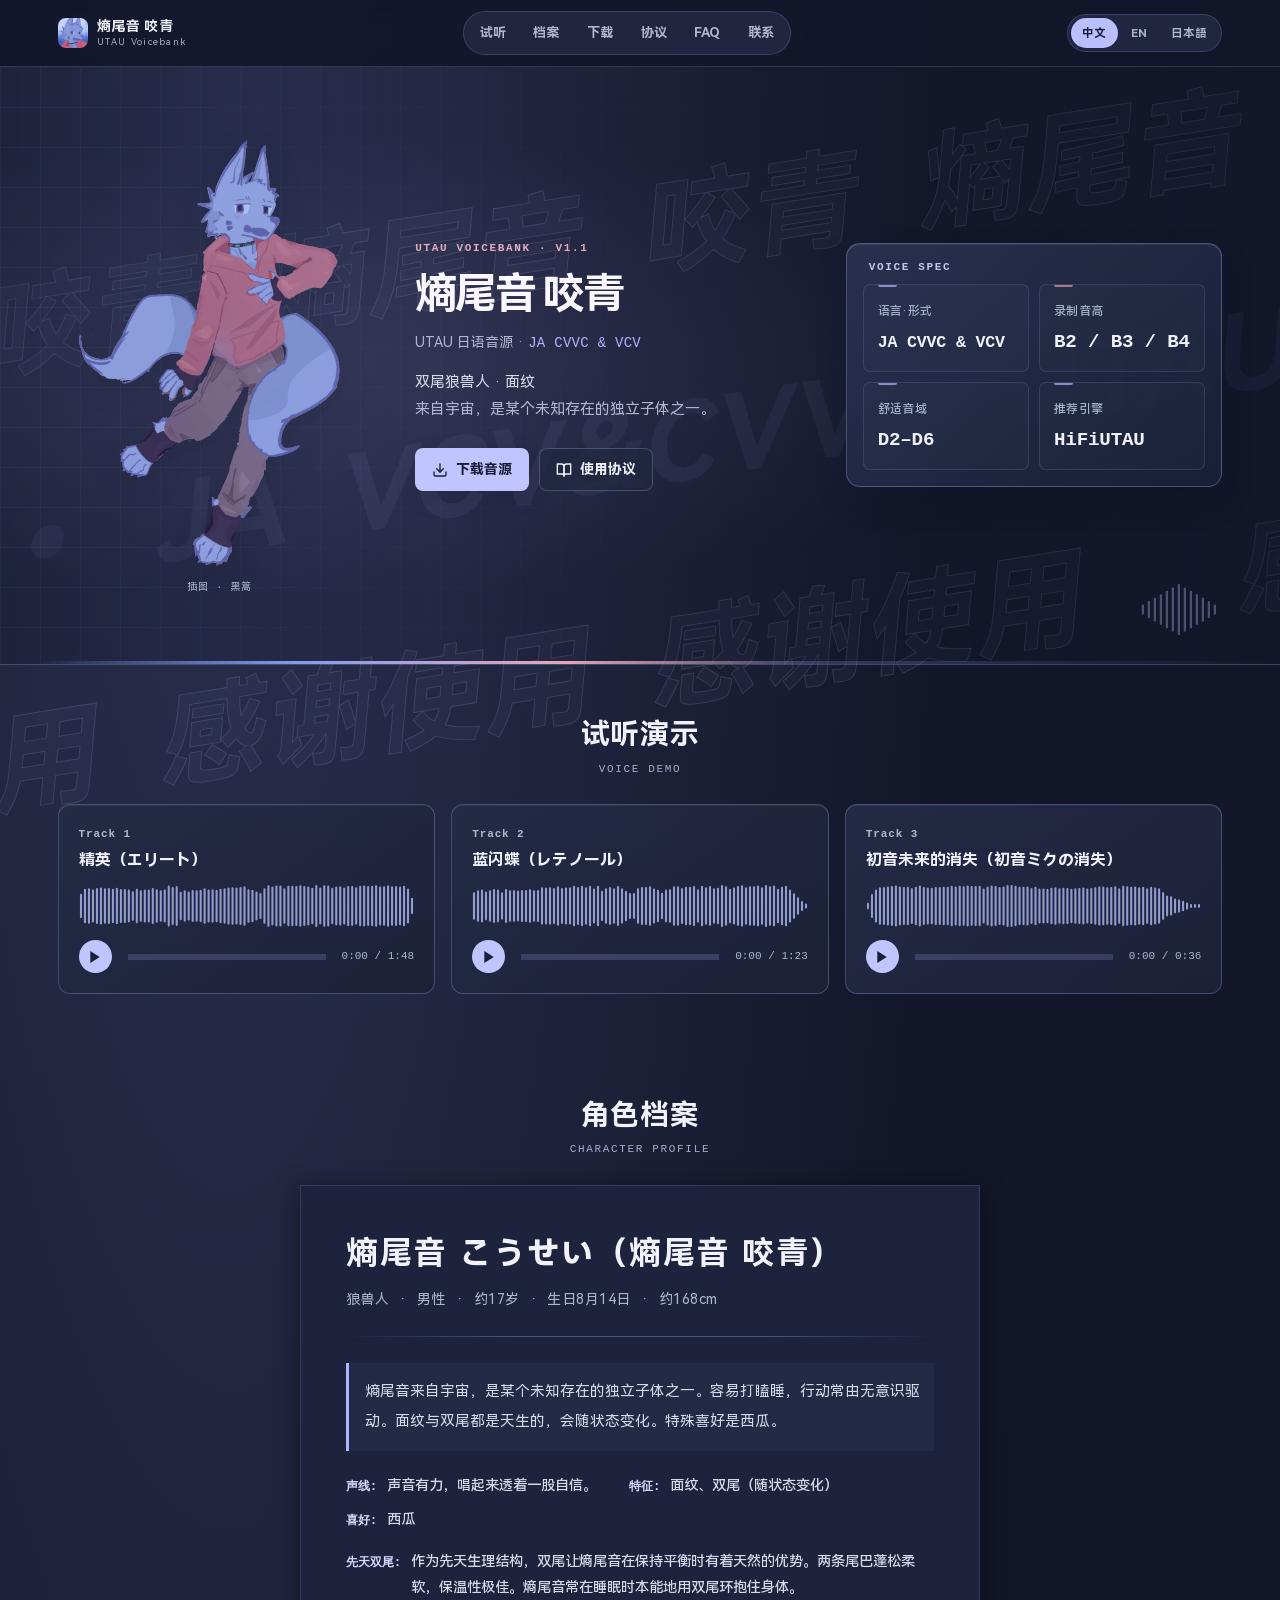
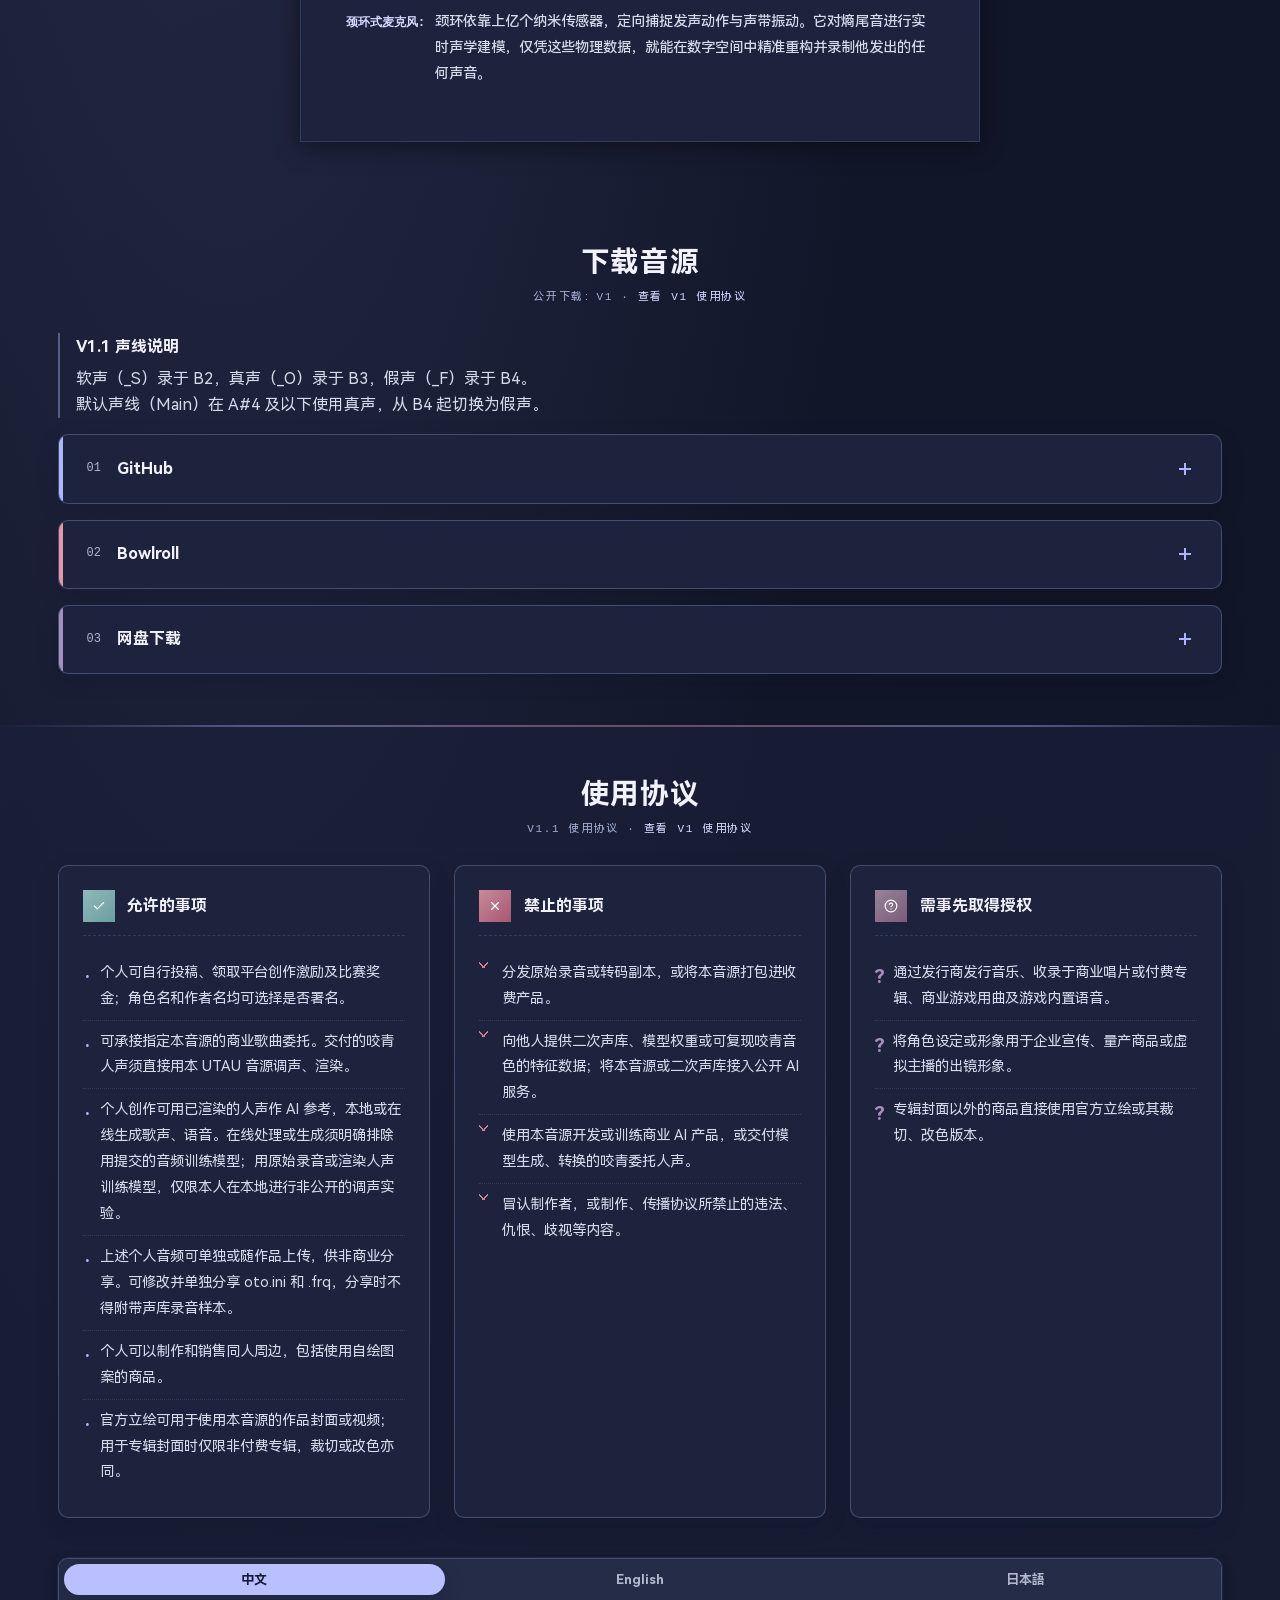
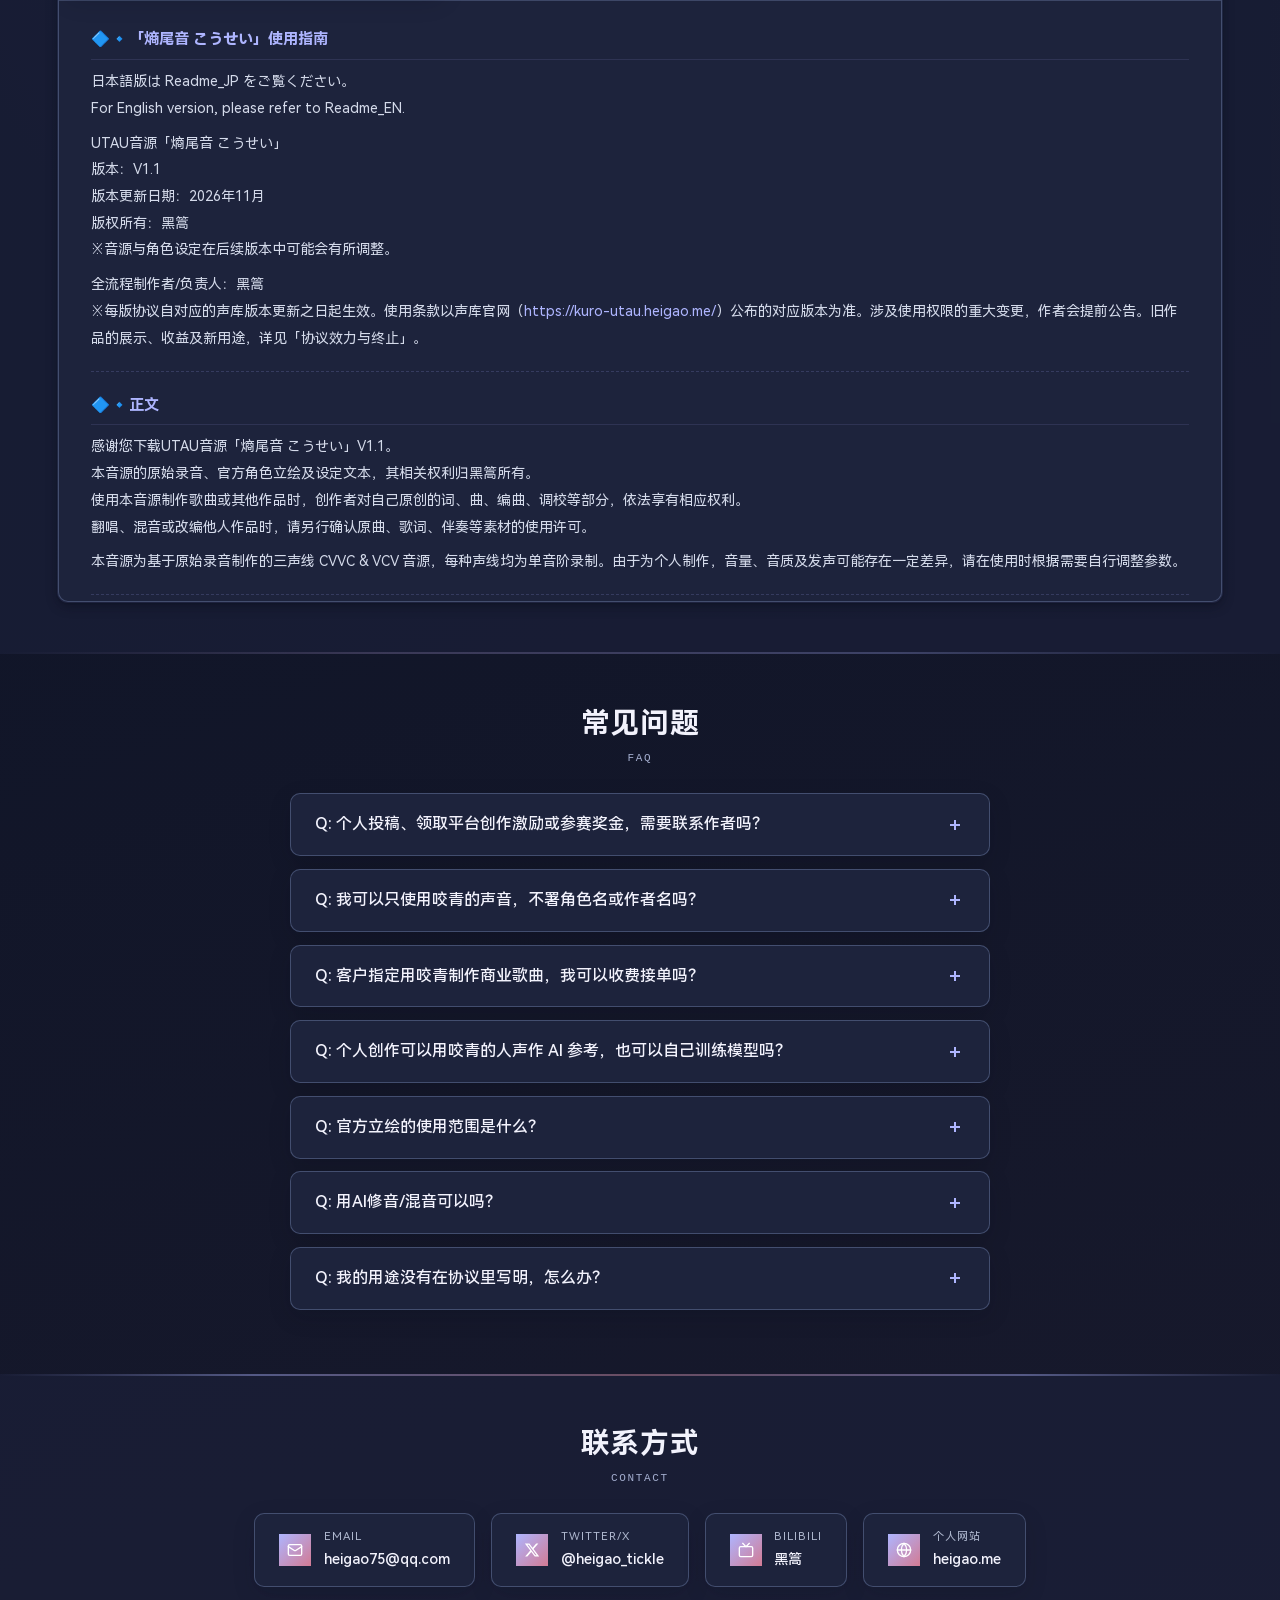
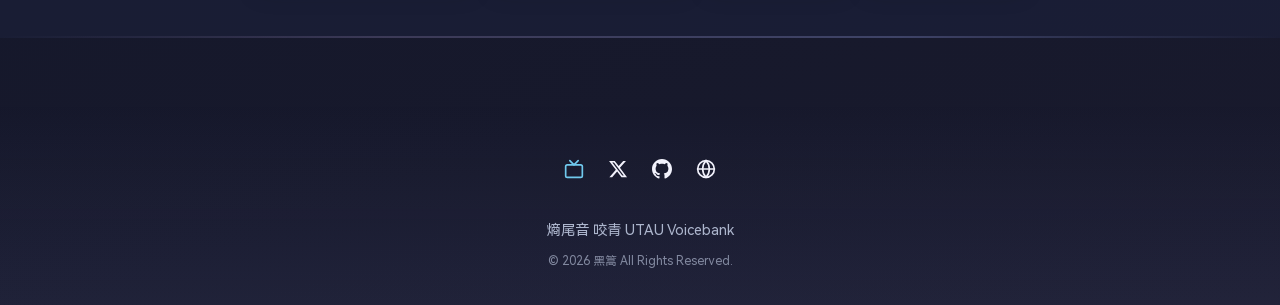
==== commit b5a360ed: "Expand all HarmonyOS Sans SC subsets for the multilingual site" ====
--- a/index.html
+++ b/index.html
@@ -34,8 +34,8 @@
       /* 缩小中文短句块之间的左右留白 */
     }
   </style>
-  <link rel="stylesheet" href="style.css">
-  <link rel="stylesheet" href="assets/mobile-cover.css" media="(max-width: 600px), (max-width: 960px) and (max-height: 500px) and (orientation: landscape)">
+  <link rel="stylesheet" href="style.css?v=b412bab29151">
+  <link rel="stylesheet" href="assets/mobile-cover.css?v=bda45de9db9d" media="(max-width: 600px), (max-width: 960px) and (max-height: 500px) and (orientation: landscape)">
 </head>
 
 <body>
@@ -833,7 +833,7 @@
   </div><!-- /.main-content -->
 
   <!-- Scripts -->
-  <script defer src="assets/main.js"></script>
+  <script defer src="assets/main.js?v=9e3831ad4ff9"></script>
 
 
 </body></html>
--- a/style.css
+++ b/style.css
@@ -6,8 +6,8 @@
 /* ---------- Local Fonts (HarmonyOS Sans SC) ---------- */
 @font-face {
   font-family: 'HarmonyOS Sans SC';
-  src: url('font/subset/HarmonyOS_Sans_SC_Regular.woff2') format('woff2'),
-       url('font/subset/HarmonyOS_Sans_SC_Regular.woff') format('woff');
+  src: url('font/subset/HarmonyOS_Sans_SC_Regular.woff2?v=00ca3fc76390') format('woff2'),
+       url('font/subset/HarmonyOS_Sans_SC_Regular.woff?v=acb324d2c863') format('woff');
   font-weight: 400;
   font-style: normal;
   font-display: swap;
@@ -15,8 +15,8 @@
 
 @font-face {
   font-family: 'HarmonyOS Sans SC';
-  src: url('font/subset/HarmonyOS_Sans_SC_Medium.woff2') format('woff2'),
-       url('font/subset/HarmonyOS_Sans_SC_Medium.woff') format('woff');
+  src: url('font/subset/HarmonyOS_Sans_SC_Medium.woff2?v=05d4737b8edd') format('woff2'),
+       url('font/subset/HarmonyOS_Sans_SC_Medium.woff?v=cd61118cfcc9') format('woff');
   font-weight: 500;
   font-style: normal;
   font-display: swap;
@@ -24,8 +24,8 @@
 
 @font-face {
   font-family: 'HarmonyOS Sans SC';
-  src: url('font/subset/HarmonyOS_Sans_SC_Bold.woff2') format('woff2'),
-       url('font/subset/HarmonyOS_Sans_SC_Bold.woff') format('woff');
+  src: url('font/subset/HarmonyOS_Sans_SC_Bold.woff2?v=98375fcd1c94') format('woff2'),
+       url('font/subset/HarmonyOS_Sans_SC_Bold.woff?v=76281ac2c95e') format('woff');
   font-weight: 700;
   font-style: normal;
   font-display: swap;
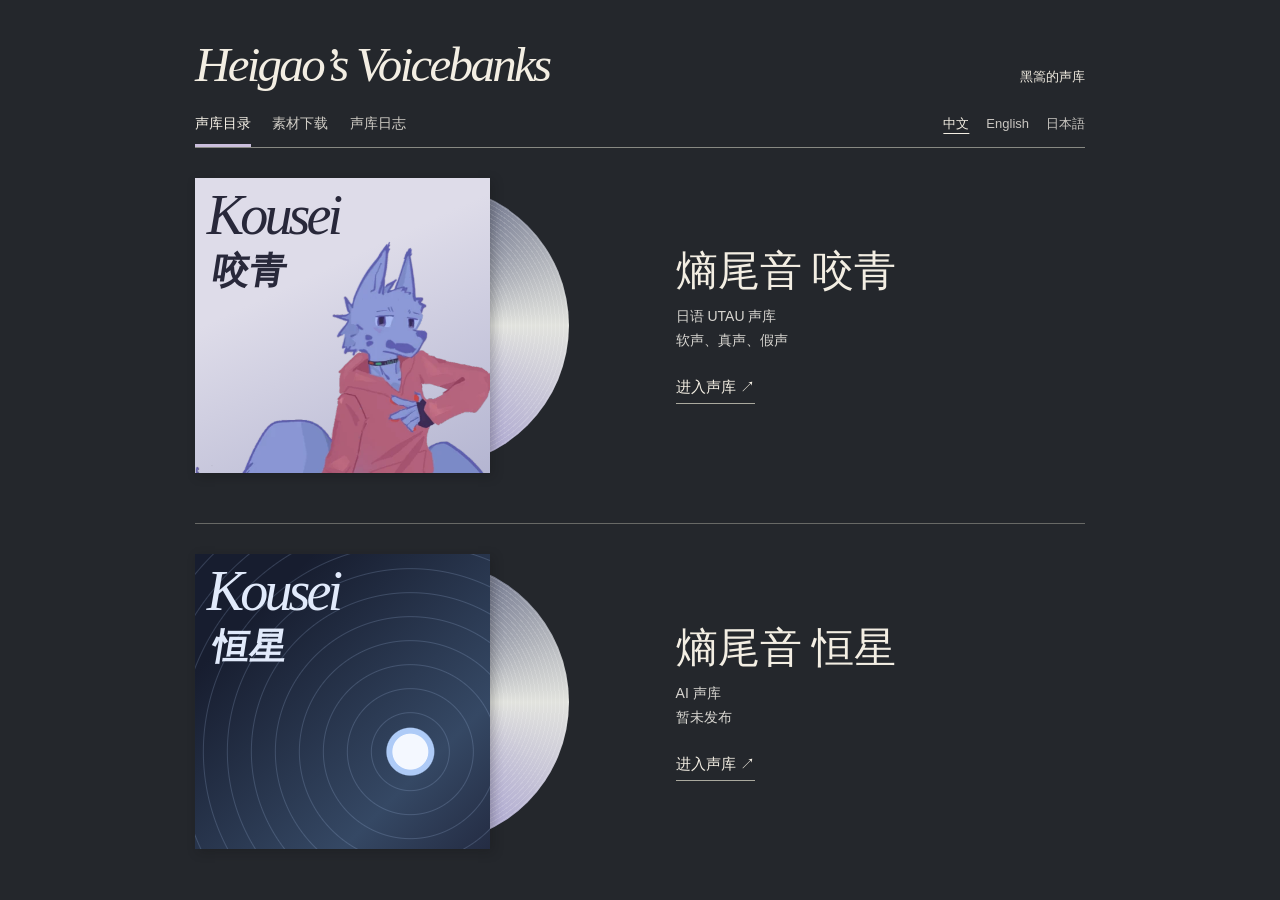
==== commit 5db5ee74: "发布三语声库目录、素材与日志及恒星预告页" ====
--- a/index.html
+++ b/index.html
@@ -1,839 +1,114 @@
-<!DOCTYPE html>
-
-<html lang="zh-CN"><head><meta http-equiv="Content-Type" content="text/html; charset=UTF-8">
-  
-  <meta name="viewport" content="width=device-width, initial-scale=1.0">
-  <title>熵尾音 咬青 | UTAU Voicebank</title>
-  <meta name="description" content="熵尾音 咬青是来自宇宙的双尾狼兽人。日语 UTAU 声库收录软声、真声和假声，采用 CVVC 与 VCV 格式。提供试听、声库下载及分版本使用协议。">
-  <meta name="author" content="黑篙">
-
-  <link rel="alternate" hreflang="zh-CN" href="https://kuro-utau.heigao.me/">
-  <link rel="alternate" hreflang="ja" href="https://kuro-utau.heigao.me/index-jp.html">
-  <link rel="alternate" hreflang="en" href="https://kuro-utau.heigao.me/index-en.html">
-  <link rel="alternate" hreflang="x-default" href="https://kuro-utau.heigao.me/">
-
-  <!-- Open Graph -->
-  <meta property="og:title" content="熵尾音 咬青 | UTAU Voicebank">
-  <meta property="og:description" content="熵尾音 咬青是来自宇宙的双尾狼兽人。日语 UTAU 声库收录软声、真声和假声，采用 CVVC 与 VCV 格式。提供试听、声库下载及分版本使用协议。">
-  <meta property="og:type" content="website">
-
-  <!-- Favicon -->
-  <link rel="icon" type="image/x-icon" href="favicon.ico">
-  <link rel="icon" type="image/webp" sizes="48x48" href="assets/images/icon-48.webp">
-
-
-  <!-- Styles -->
-    
-  
-
-  <style>
-    /* 单独微调中文版上下两行的文字间距，修复较短文本导致的视觉断层 */
-    .scroll-left .bg-deco-text,
-    .scroll-left-slow .bg-deco-text {
-      padding-right: 12vw !important;
-      /* 缩小中文短句块之间的左右留白 */
+<!doctype html>
+<html lang="zh-CN">
+<head>
+  <meta charset="utf-8">
+  <meta name="viewport" content="width=device-width, initial-scale=1">
+  <meta name="theme-color" content="#24272c">
+  <title>黑篙的声库 | Heigao’s Voicebanks</title>
+  <meta name="description" content="黑篙的声库目录，收录熵尾音 咬青与开发中的熵尾音 恒星，可查看声库资料、配布素材与更新日志。">
+  <link rel="canonical" href="https://kuro-utau.heigao.me/">
+  <link rel="icon" href="favicon.ico">
+  <script>
+    // Bookmarks from before the catalog opened point to sections of Kousei's page.
+    const kouseiSection = /^#(?:hero|demo|profile|voicebank|download(?:-github|-bowlroll|-mirrors)?|guidelines|protocol-(?:zh|en|jp)|faq(?:-answer-[1-7])?|contact)$/;
+    function openBookmarkedSection() {
+      if (kouseiSection.test(location.hash)) {
+        location.replace('kousei.html' + location.search + location.hash);
+      }
     }
-  </style>
-  <link rel="stylesheet" href="style.css?v=b412bab29151">
-  <link rel="stylesheet" href="assets/mobile-cover.css?v=bda45de9db9d" media="(max-width: 600px), (max-width: 960px) and (max-height: 500px) and (orientation: landscape)">
+    window.addEventListener('hashchange', openBookmarkedSection);
+    openBookmarkedSection();
+  </script>
+  <link rel="stylesheet" href="assets/catalog.css">
+  <script defer src="assets/catalog.js"></script>
 </head>
-
 <body>
-  <!-- 高级视觉：背景动效装饰 (倾斜错落字幕) -->
-  <div class="bg-deco" aria-hidden="true">
-    <div class="bg-deco-wrapper">
-      <!-- 第一行：中文版专属名称 (已删除空格) -->
-      <div class="bg-deco-row scroll-left">
-        <div class="bg-deco-text">熵尾音 咬青 熵尾音 咬青 熵尾音 咬青 </div>
-        <div class="bg-deco-text">熵尾音 咬青 熵尾音 咬青 熵尾音 咬青 </div>
-      </div>
-      <!-- 第二行：不变 -->
-      <div class="bg-deco-row scroll-right">
-        <div class="bg-deco-text">UTAU • JA VCV&amp;CVVC UTAU • JA VCV&amp;CVVC </div>
-        <div class="bg-deco-text">UTAU • JA VCV&amp;CVVC UTAU • JA VCV&amp;CVVC </div>
-      </div>
-      <!-- 第三行：中文版感谢 -->
-      <div class="bg-deco-row scroll-left-slow">
-        <div class="bg-deco-text">感谢使用 感谢使用 感谢使用 </div>
-        <div class="bg-deco-text">感谢使用 感谢使用 感谢使用 </div>
-      </div>
+  <main class="shelf">
+    <header class="topline">
+      <h1 lang="en">Heigao’s Voicebanks</h1>
+      <span data-copy="catalog">黑篙的声库</span>
+    </header>
+    <div class="catalog-bar">
+      <nav class="catalog-sections" aria-label="栏目" hidden>
+        <button data-section="shelf" data-copy="shelf" aria-controls="shelf" aria-pressed="true">声库目录</button>
+        <button data-section="assets" data-copy="assets" aria-controls="assets" aria-pressed="false">素材下载</button>
+        <button data-section="journal" data-copy="journal" aria-controls="journal" aria-pressed="false">声库日志</button>
+      </nav>
+      <nav class="catalog-languages" aria-label="选择语言" hidden>
+        <a href="#zh" lang="zh-CN" hreflang="zh-CN">中文</a>
+        <a href="#en" lang="en" hreflang="en">English</a>
+        <a href="#ja" lang="ja" hreflang="ja">日本語</a>
+      </nav>
     </div>
-  </div>
-
-  <!-- 顶部胶囊导航 (桌面端) -->
-  <header class="topnav" id="topnav">
-    <a href="#hero" class="topnav-brand">
-      <img src="assets/images/icon-72.webp" alt="Kousei" style="width:30px;height:30px;">
-      <span class="topnav-brand-text">熵尾音 咬青<small>UTAU Voicebank</small></span>
-    </a>
-    <nav class="topnav-nav" aria-label="主要导航">
-      <a href="#demo" class="topnav-link">试听</a>
-      <a href="#profile" class="topnav-link">档案</a>
-      <a href="#download" class="topnav-link">下载</a>
-      <a href="#guidelines" class="topnav-link">协议</a>
-      <a href="#faq" class="topnav-link">FAQ</a>
-      <a href="#contact" class="topnav-link">联系</a>
-    </nav>
-    <div class="lang-switcher topnav-lang">
-      <a href="index.html" class="active">中文</a>
-      <a href="index-en.html">EN</a>
-      <a href="index-jp.html">日本語</a>
-    </div>
-  </header>
-
-  <!-- Left Sidebar Navigation -->
-  <nav class="sidebar" id="sidebar" hidden inert>
-    <div class="sidebar-brand">
-      <a href="#hero" class="sidebar-brand-link">
-        <img src="assets/images/icon-72.webp" alt="Kousei" style="width:36px;height:36px;border-radius:0;">
-        <span class="sidebar-brand-text">熵尾音 咬青<br><small style="font-weight:400;color:var(--text-muted);font-size:0.7rem;">UTAU Voicebank</small></span>
+    <div id="shelf">
+      <a data-local-link="page" class="release" href="kousei.html" aria-labelledby="kousei-name kousei-enter">
+        <div class="jacket" aria-hidden="true">
+          <div class="disc"></div>
+          <div class="cover">
+            <b lang="en">Kousei</b>
+            <span class="cover-name" lang="zh-CN">咬青</span>
+            <img src="assets/images/character-640w.webp"
+                 srcset="assets/images/character-320w.webp 320w, assets/images/character-640w.webp 640w, assets/images/character.webp 1265w"
+                 sizes="(max-width: 532px) min(75vw, 267px), (min-width: 1563px) 28vw, calc(21vw + 104px)" width="640" height="883" alt="">
+          </div>
+        </div>
+        <div class="detail">
+          <h2 id="kousei-name" data-copy="name">熵尾音 咬青</h2>
+          <p><span data-copy="format">日语 UTAU 声库</span><br><span data-copy="voices">软声、真声、假声</span></p>
+          <span class="jump" id="kousei-enter"><span data-copy="enter">进入声库</span> <span aria-hidden="true">↗</span></span>
+        </div>
+      </a>
+      <a class="release" data-local-link="stellar" href="hengxing.html" aria-labelledby="stellar-name stellar-status">
+        <div class="jacket" aria-hidden="true">
+          <div class="disc"></div>
+          <div class="cover stellar-art">
+            <b lang="en">Kousei</b>
+            <span class="cover-name" lang="zh-CN">恒星</span>
+          </div>
+        </div>
+        <div class="detail">
+          <h2 id="stellar-name" data-copy="starName">熵尾音 恒星</h2>
+          <p><span data-copy="ai">AI 声库</span><br><span id="stellar-status" data-copy="unreleased">暂未发布</span></p>
+          <span class="jump"><span data-copy="enter">进入声库</span> <span aria-hidden="true">↗</span></span>
+        </div>
       </a>
     </div>
-    <div class="sidebar-nav">
-      <a href="#hero" class="nav-home active">
-        <svg xmlns="http://www.w3.org/2000/svg" width="16" height="16" viewBox="0 0 24 24" fill="none" stroke="currentColor" stroke-width="2" stroke-linecap="round" stroke-linejoin="round"><path d="m3 9 9-7 9 7v11a2 2 0 0 1-2 2H5a2 2 0 0 1-2-2z"></path><polyline points="9 22 9 12 15 12 15 22"></polyline></svg>
-        <span class="sidebar-nav-text">首页</span>
-      </a>
-      <a href="#demo" class="nav-demo">
-        <svg class="sidebar-nav-icon" xmlns="http://www.w3.org/2000/svg" width="18" height="18" viewBox="0 0 24 24" fill="none" stroke="currentColor" stroke-width="2" stroke-linecap="round" stroke-linejoin="round">
-          <polygon points="5 3 19 12 5 21 5 3"></polygon>
-        </svg>
-        <span class="sidebar-nav-text">试听演示</span>
-      </a>
-      <a href="#profile" class="nav-profile">
-        <svg xmlns="http://www.w3.org/2000/svg" width="16" height="16" viewBox="0 0 24 24" fill="none" stroke="currentColor" stroke-width="2" stroke-linecap="round" stroke-linejoin="round"><path d="M19 21v-2a4 4 0 0 0-4-4H9a4 4 0 0 0-4 4v2"></path><circle cx="12" cy="7" r="4"></circle></svg>
-        <span class="sidebar-nav-text">角色档案</span>
-      </a>
-      <a href="#download" class="nav-download">
-        <svg xmlns="http://www.w3.org/2000/svg" width="16" height="16" viewBox="0 0 24 24" fill="none" stroke="currentColor" stroke-width="2" stroke-linecap="round" stroke-linejoin="round"><path d="M21 15v4a2 2 0 0 1-2 2H5a2 2 0 0 1-2-2v-4"></path><polyline points="7 10 12 15 17 10"></polyline><line x1="12" x2="12" y1="15" y2="3"></line></svg>
-        <span class="sidebar-nav-text">下载音源</span>
-      </a>
-      <a href="#guidelines" class="nav-guidelines">
-        <svg xmlns="http://www.w3.org/2000/svg" width="16" height="16" viewBox="0 0 24 24" fill="none" stroke="currentColor" stroke-width="2" stroke-linecap="round" stroke-linejoin="round"><path d="M2 3h6a4 4 0 0 1 4 4v14a3 3 0 0 0-3-3H2z"></path><path d="M22 3h-6a4 4 0 0 0-4 4v14a3 3 0 0 1 3-3h7z"></path></svg>
-        <span class="sidebar-nav-text">使用协议</span>
-      </a>
-      <a href="#faq" class="nav-faq">
-        <svg xmlns="http://www.w3.org/2000/svg" width="16" height="16" viewBox="0 0 24 24" fill="none" stroke="currentColor" stroke-width="2" stroke-linecap="round" stroke-linejoin="round"><circle cx="12" cy="12" r="10"></circle><path d="M9.09 9a3 3 0 0 1 5.83 1c0 2-3 3-3 3"></path><path d="M12 17h.01"></path></svg>
-        <span class="sidebar-nav-text">常见问题</span>
-      </a>
-      <a href="#contact" class="nav-contact">
-        <svg xmlns="http://www.w3.org/2000/svg" width="16" height="16" viewBox="0 0 24 24" fill="none" stroke="currentColor" stroke-width="2" stroke-linecap="round" stroke-linejoin="round"><rect width="20" height="16" x="2" y="4" rx="2"></rect><path d="m22 7-8.97 5.7a1.94 1.94 0 0 1-2.06 0L2 7"></path></svg>
-        <span class="sidebar-nav-text">联系方式</span>
-      </a>
-    </div>
-    <a href="https://heigao.me/" target="_blank" class="sidebar-site">
-      <svg xmlns="http://www.w3.org/2000/svg" width="14" height="14" viewBox="0 0 24 24" fill="none" stroke="currentColor" stroke-width="2" stroke-linecap="round" stroke-linejoin="round"><circle cx="12" cy="12" r="10"></circle><path d="M12 2a14.5 14.5 0 0 0 0 20 14.5 14.5 0 0 0 0-20"></path><path d="M2 12h20"></path></svg>
-      <span>作者个人网站</span>
-    </a>
-    <div class="sidebar-footer">
-      <div class="sidebar-sns">
-        <a href="https://space.bilibili.com/695724697" target="_blank" class="sidebar-sns-link bilibili" title="Bilibili"><svg xmlns="http://www.w3.org/2000/svg" width="16" height="16" viewBox="0 0 24 24" fill="none" stroke="currentColor" stroke-width="2" stroke-linecap="round" stroke-linejoin="round"><rect width="20" height="15" x="2" y="7" rx="2" ry="2"></rect><polyline points="17 2 12 7 7 2"></polyline></svg></a>
-        <a href="https://twitter.com/heigao_tickle" target="_blank" class="sidebar-sns-link" title="Twitter/X"><svg xmlns="http://www.w3.org/2000/svg" width="16" height="16" viewBox="0 0 24 24" fill="currentColor"><path d="M18.244 2.25h3.308l-7.227 8.26 8.502 11.24H16.17l-5.214-6.817L4.99 21.75H1.68l7.73-8.835L1.254 2.25H8.08l4.713 6.231zm-1.161 17.52h1.833L7.084 4.126H5.117z"></path></svg></a>
-          <a href="https://github.com/Heigao-Clank/kuro-voicebank" target="_blank" class="sidebar-sns-link" title="GitHub"><svg viewBox="0 0 24 24" fill="currentColor" style="width:16px;height:16px;">
-            <path d="M12 0c-6.626 0-12 5.373-12 12 0 5.302 3.438 9.8 8.207 11.387.599.111.793-.261.793-.577v-2.234c-3.338.726-4.033-1.416-4.033-1.416-.546-1.387-1.333-1.756-1.333-1.756-1.089-.745.083-.729.083-.729 1.205.084 1.839 1.237 1.839 1.237 1.07 1.834 2.807 1.304 3.492.997.107-.775.418-1.305.762-1.604-2.665-.305-5.467-1.334-5.467-5.931 0-1.311.469-2.381 1.236-3.221-.124-.303-.535-1.524.117-3.176 0 0 1.008-.322 3.301 1.23.957-.266 1.983-.399 3.003-.404 1.02.005 2.047.138 3.006.404 2.291-1.552 3.297-1.23 3.297-1.23.653 1.653.242 2.874.118 3.176.77.84 1.235 1.911 1.235 3.221 0 4.609-2.807 5.624-5.479 5.921.43.372.823 1.102.823 2.222v3.293c0 .319.192.694.801.576 4.765-1.589 8.199-6.086 8.199-11.386 0-6.627-5.373-12-12-12z"></path>
-          </svg></a>
-        <a href="https://heigao.me/" target="_blank" class="sidebar-sns-link" title="个人网站"><svg xmlns="http://www.w3.org/2000/svg" width="16" height="16" viewBox="0 0 24 24" fill="none" stroke="currentColor" stroke-width="2" stroke-linecap="round" stroke-linejoin="round"><circle cx="12" cy="12" r="10"></circle><path d="M12 2a14.5 14.5 0 0 0 0 20 14.5 14.5 0 0 0 0-20"></path><path d="M2 12h20"></path></svg></a>
+    <section id="assets" class="catalog-panel" hidden>
+      <h2 id="assets-title" data-copy="assets">素材下载</h2>
+      <div class="bank-picker" role="group" aria-labelledby="assets-title">
+        <button type="button" aria-pressed="true" aria-controls="kousei-assets"><span class="thumb kousei-art" aria-hidden="true"></span><span data-copy="name">熵尾音 咬青</span></button>
+        <button type="button" aria-pressed="false" aria-controls="stellar-assets"><span class="thumb stellar-art" aria-hidden="true"></span><span data-copy="starName">熵尾音 恒星</span></button>
       </div>
-    </div>
-  </nav>
-
-  <!-- Main Content -->
-  <div class="main-content">
-    <!-- Hero Section - 1024Store Style -->
-    <section class="hero" id="hero">
-      <div class="container">
-        <div class="hero-stage">
-          <div class="hero-main">
-            <div class="hero-visual">
-              <picture>
-                <source media="(max-width: 600px), (max-width: 960px) and (max-height: 500px) and (orientation: landscape)" srcset="assets/images/character-640w.webp 1x, assets/images/character.webp 2x">
-                <source media="(max-width: 900px)" srcset="assets/images/character-640w.webp">
-                <img src="assets/images/character.webp" alt="熵尾音 咬青" class="hero-character" onerror="this.style.display='none'">
-              </picture>
-              <p class="hero-visual-text">插图 · 黑篙</p>
-            </div>
-            <div class="hero-text">
-              <p class="hero-eyebrow">UTAU VOICEBANK · V1.1</p>
-              <h1 class="hero-title">熵尾音 咬青</h1>
-              <p class="hero-subtitle">UTAU 日语音源 · <span class="vb-type">JA CVVC &amp; VCV</span></p>
-              <p class="hero-description">双尾狼兽人 · 面纹<br><span class="text-muted">来自宇宙，是某个未知存在的独立子体之一。</span></p>
-              <div class="hero-download">
-                <a href="#download" class="btn btn-primary"><svg xmlns="http://www.w3.org/2000/svg" width="16" height="16" viewBox="0 0 24 24" fill="none" stroke="currentColor" stroke-width="2" stroke-linecap="round" stroke-linejoin="round"><path d="M21 15v4a2 2 0 0 1-2 2H5a2 2 0 0 1-2-2v-4"></path><polyline points="7 10 12 15 17 10"></polyline><line x1="12" x2="12" y1="15" y2="3"></line></svg> 下载音源</a>
-                <a href="#guidelines" class="btn btn-secondary"><svg xmlns="http://www.w3.org/2000/svg" width="16" height="16" viewBox="0 0 24 24" fill="none" stroke="currentColor" stroke-width="2" stroke-linecap="round" stroke-linejoin="round"><path d="M2 3h6a4 4 0 0 1 4 4v14a3 3 0 0 0-3-3H2z"></path><path d="M22 3h-6a4 4 0 0 0-4 4v14a3 3 0 0 1 3-3h7z"></path></svg> 使用协议</a>
-              </div>
-            </div>
-          </div>
-          <dl class="hero-tally" aria-label="音源规格">
-            <div class="hero-tally-item">
-              <dt class="hero-tally-label">语言·形式</dt>
-              <dd class="hero-tally-value"><span class="vb-type">JA CVVC &amp; VCV</span></dd>
-            </div>
-            <div class="hero-tally-item">
-              <dt class="hero-tally-label">录制音高</dt>
-              <dd class="hero-tally-value">B2 / B3 / B4</dd>
-            </div>
-            <div class="hero-tally-item">
-              <dt class="hero-tally-label">舒适音域</dt>
-              <dd class="hero-tally-value">D2–D6</dd>
-            </div>
-            <div class="hero-tally-item">
-              <dt class="hero-tally-label">推荐引擎</dt>
-              <dd class="hero-tally-value">HiFiUTAU</dd>
-            </div>
-          </dl>
+      <section id="kousei-assets" class="bank-panel">
+        <div class="file-row">
+          <span data-copy="guide">V1.1 使用指南</span><small>TXT</small>
+          <a href="Readme.txt" data-local-link="guideFile" download data-copy="download">下载</a>
         </div>
+      </section>
+      <section id="stellar-assets" class="bank-panel" hidden>
+        <p data-copy="noAssets">暂无公开下载的素材。</p>
+      </section>
+    </section>
+    <section id="journal" class="catalog-panel" hidden>
+      <h2 id="journal-title" data-copy="journal">声库日志</h2>
+      <div class="bank-picker" role="group" aria-labelledby="journal-title">
+        <button type="button" aria-pressed="true" aria-controls="kousei-journal"><span class="thumb kousei-art" aria-hidden="true"></span><span data-copy="name">熵尾音 咬青</span></button>
+        <button type="button" aria-pressed="false" aria-controls="stellar-journal"><span class="thumb stellar-art" aria-hidden="true"></span><span data-copy="starName">熵尾音 恒星</span></button>
       </div>
-      <div class="hero-waveform">
-        <div class="bar"></div>
-        <div class="bar"></div>
-        <div class="bar"></div>
-        <div class="bar"></div>
-        <div class="bar"></div>
-        <div class="bar"></div>
-        <div class="bar"></div>
-        <div class="bar"></div>
-        <div class="bar"></div>
-        <div class="bar"></div>
-        <div class="bar"></div>
-        <div class="bar"></div>
-        <div class="bar"></div>
-      </div>
+      <section id="kousei-journal" class="bank-panel">
+        <time datetime="2026-11">2026.11</time>
+        <h3 data-copy="guide">V1.1 使用指南</h3>
+        <p data-copy="guideNote">本版指南列出了三种声线的录制音高、角色资料与使用条款。</p>
+        <a href="kousei.html#guidelines" data-local-link="guidePage" data-copy="readGuide">阅读指南</a>
+      </section>
+      <section id="stellar-journal" class="bank-panel" hidden>
+        <p data-copy="noEntries">暂无日志。</p>
+      </section>
     </section>
-
-    <!-- Demo Audio Section -->
-    <section class="section anim-paused" id="demo">
-      <div class="container">
-        <div class="section-title">
-          <h2>试听演示</h2>
-          <p>Voice Demo</p>
-        </div>
-        <div class="demo-grid">
-          <div class="demo-card" data-index="0">
-            <div class="demo-card-header">
-              <span class="demo-card-title">Track 1</span>
-              <span class="demo-card-desc">精英（エリート）</span>
-            </div>
-            <div class="demo-canvas-wrap">
-              <img src="assets/audio/demo-01-waveform.svg" alt=""><img class="waveform-played" src="assets/audio/demo-01-waveform.svg" alt="">
-            </div>
-            <div class="demo-controls">
-              <button class="demo-play-btn">
-                <svg class="icon-play" xmlns="http://www.w3.org/2000/svg" width="24" height="24" viewBox="0 0 24 24" fill="currentColor"><polygon points="5 3 19 12 5 21 5 3"></polygon></svg>
-                <svg class="icon-pause" xmlns="http://www.w3.org/2000/svg" width="24" height="24" viewBox="0 0 24 24" fill="currentColor" style="display:none"><rect x="6" y="4" width="4" height="16"></rect><rect x="14" y="4" width="4" height="16"></rect></svg>
-              </button>
-              <div class="demo-progress">
-                <div class="demo-progress-bar"></div>
-              </div>
-              <span class="demo-time">0:00 / 1:48</span>
-            </div>
-            <p class="demo-status" role="status"></p>
-            <audio data-duration="108.484" preload="metadata"><source src="assets/audio/demo-01.opus" type="audio/ogg; codecs=opus"><source src="assets/audio/demo-01.mp3" type="audio/mpeg"></audio>
-          </div>
-          <div class="demo-card" data-index="1">
-            <div class="demo-card-header">
-              <span class="demo-card-title">Track 2</span>
-              <span class="demo-card-desc">蓝闪蝶（レテノール）</span>
-            </div>
-            <div class="demo-canvas-wrap">
-              <img src="assets/audio/demo-02-waveform.svg" alt=""><img class="waveform-played" src="assets/audio/demo-02-waveform.svg" alt="">
-            </div>
-            <div class="demo-controls">
-              <button class="demo-play-btn">
-                <svg class="icon-play" xmlns="http://www.w3.org/2000/svg" width="24" height="24" viewBox="0 0 24 24" fill="currentColor"><polygon points="5 3 19 12 5 21 5 3"></polygon></svg>
-                <svg class="icon-pause" xmlns="http://www.w3.org/2000/svg" width="24" height="24" viewBox="0 0 24 24" fill="currentColor" style="display:none"><rect x="6" y="4" width="4" height="16"></rect><rect x="14" y="4" width="4" height="16"></rect></svg>
-              </button>
-              <div class="demo-progress">
-                <div class="demo-progress-bar"></div>
-              </div>
-              <span class="demo-time">0:00 / 1:23</span>
-            </div>
-            <p class="demo-status" role="status"></p>
-            <audio data-duration="83.285" preload="metadata"><source src="assets/audio/demo-02.opus" type="audio/ogg; codecs=opus"><source src="assets/audio/demo-02.mp3" type="audio/mpeg"></audio>
-          </div>
-          <div class="demo-card" data-index="2">
-            <div class="demo-card-header">
-              <span class="demo-card-title">Track 3</span>
-              <span class="demo-card-desc">初音未来的消失（初音ミクの消失）</span>
-            </div>
-            <div class="demo-canvas-wrap">
-              <img src="assets/audio/demo-03-waveform.svg" alt=""><img class="waveform-played" src="assets/audio/demo-03-waveform.svg" alt="">
-            </div>
-            <div class="demo-controls">
-              <button class="demo-play-btn">
-                <svg class="icon-play" xmlns="http://www.w3.org/2000/svg" width="24" height="24" viewBox="0 0 24 24" fill="currentColor"><polygon points="5 3 19 12 5 21 5 3"></polygon></svg>
-                <svg class="icon-pause" xmlns="http://www.w3.org/2000/svg" width="24" height="24" viewBox="0 0 24 24" fill="currentColor" style="display:none"><rect x="6" y="4" width="4" height="16"></rect><rect x="14" y="4" width="4" height="16"></rect></svg>
-              </button>
-              <div class="demo-progress">
-                <div class="demo-progress-bar"></div>
-              </div>
-              <span class="demo-time">0:00 / 0:37</span>
-            </div>
-            <p class="demo-status" role="status"></p>
-            <audio data-duration="36.864" preload="metadata"><source src="assets/audio/demo-03.opus" type="audio/ogg; codecs=opus"><source src="assets/audio/demo-03.mp3" type="audio/mpeg"></audio>
-          </div>
-        </div>
-      </div>
-    </section>
-
-    <!-- Profile Section -->
-    <section class="section anim-paused" id="profile">
-      <div class="container">
-        <div class="section-title">
-          <h2>角色档案</h2>
-          <p>Character Profile</p>
-        </div>
-                <div class="profile-sheet">
-          <h3 class="profile-name">熵尾音 こうせい（熵尾音 咬青）</h3>
-          <p class="profile-sub">狼兽人 <span class="sep">·</span> 男性 <span class="sep">·</span> 约17岁 <span class="sep">·</span> 生日8月14日 <span class="sep">·</span> 约168cm</p>
-          <div class="profile-divider"></div>
-          <blockquote class="profile-flavor"><p>熵尾音来自宇宙，是某个未知存在的独立子体之一。容易打瞌睡，行动常由无意识驱动。面纹与双尾都是天生的，会随状态变化。特殊喜好是西瓜。</p></blockquote>
-          <div class="profile-detail">
-            <div class="profile-detail-row">
-              <span class="profile-detail-label">声线</span>
-              <span class="profile-detail-value">声音有力，唱起来透着一股自信。</span>
-            </div>
-            <div class="profile-detail-row">
-              <span class="profile-detail-label">特征</span>
-              <span class="profile-detail-value">面纹、双尾（随状态变化）</span>
-            </div>
-            <div class="profile-detail-row">
-              <span class="profile-detail-label">喜好</span>
-              <span class="profile-detail-value">西瓜</span>
-            </div>
-          </div>
-          <div class="profile-detail">
-            <div class="profile-detail-row">
-              <span class="profile-detail-label">先天双尾</span>
-              <span class="profile-detail-value">作为先天生理结构，双尾让熵尾音在保持平衡时有着天然的优势。两条尾巴蓬松柔软，保温性极佳。熵尾音常在睡眠时本能地用双尾环抱住身体。</span>
-            </div>
-            <div class="profile-detail-row">
-              <span class="profile-detail-label">颈环式麦克风</span>
-              <span class="profile-detail-value">颈环依靠上亿个纳米传感器，定向捕捉发声动作与声带振动。它对熵尾音进行实时声学建模，仅凭这些物理数据，就能在数字空间中精准重构并录制他发出的任何声音。</span>
-            </div>
-          </div>
-        </div>
-      </div>
-    </section>
-
-    <!-- Download Section - Teto Accordion Style -->
-    <section class="section anim-paused" id="download">
-      <div class="container">
-        <div class="section-title">
-          <h2>下载音源</h2>
-          <p>公开下载：V1 · <a href="assets/terms-v1.html#zh">查看 V1 使用协议</a></p>
-        </div>
-        <div class="download-list">
-          <div class="voice-notes" id="voicebank">
-            <h3 class="voice-notes-title">V1.1 声线说明</h3>
-            <p class="voice-usage">软声（_S）录于 B2，真声（_O）录于 B3，假声（_F）录于 B4。<br>默认声线（Main）在 A#4 及以下使用真声，从 B4 起切换为假声。</p>
-          </div>
-          <details class="accordion" data-type="primary">
-            <summary class="accordion-title" aria-controls="download-github">
-              <span class="accordion-title-inner">
-                <span class="accordion-number">01</span>
-                <span class="accordion-name">GitHub</span>
-              </span>
-              <span class="accordion-icon"></span>
-            </summary>
-            <div class="accordion-content" id="download-github">
-              <div class="accordion-content-inner">
-                <p class="accordion-desc">公开下载：V1</p>
-                <a href="https://github.com/Heigao-Clank/kuro-voicebank/releases/tag/V1" target="_blank" class="accordion-link">前往 GitHub 下载 V1</a>
-                <div class="install-command" data-copy="gh release download V1 --repo Heigao-Clank/kuro-voicebank">
-                  <span class="install-prompt" aria-hidden="true">$</span>
-                  <code>gh release download V1 --repo Heigao-Clank/kuro-voicebank</code>
-                  <button type="button" class="install-copy" aria-label="复制命令" title="复制命令" hidden>
-                    <svg width="15" height="15" viewBox="0 0 24 24" fill="none" stroke="currentColor" stroke-width="2" stroke-linecap="round" stroke-linejoin="round" aria-hidden="true"><rect x="9" y="9" width="13" height="13" rx="2"></rect><path d="M5 15H4a2 2 0 0 1-2-2V4a2 2 0 0 1 2-2h9a2 2 0 0 1 2 2v1"></path></svg>
-                  </button>
-                  <span class="copy-status" role="status"></span>
-                </div>
-              </div>
-            </div>
-          </details>
-
-          <details class="accordion" data-type="warm">
-            <summary class="accordion-title" aria-controls="download-bowlroll">
-              <span class="accordion-title-inner">
-                <span class="accordion-number">02</span>
-                <span class="accordion-name">Bowlroll</span>
-              </span>
-              <span class="accordion-icon"></span>
-            </summary>
-            <div class="accordion-content" id="download-bowlroll">
-              <div class="accordion-content-inner">
-                <p class="accordion-desc">日本文件分享服务</p>
-                <span class="accordion-soon">暂无下载链接</span>
-              </div>
-            </div>
-          </details>
-
-          <details class="accordion" data-type="secondary">
-            <summary class="accordion-title" aria-controls="download-mirrors">
-              <span class="accordion-title-inner">
-                <span class="accordion-number">03</span>
-                <span class="accordion-name">网盘下载</span>
-              </span>
-              <span class="accordion-icon"></span>
-            </summary>
-            <div class="accordion-content" id="download-mirrors">
-              <div class="accordion-content-inner">
-                <p class="accordion-desc">V1 备用下载</p>
-                <div style="display:flex;flex-wrap:wrap;gap:0.6rem;">
-                  <a href="https://drive.google.com/file/d/1WB_3wNww9CAy_1M7UDJVFeQKciWdL78O/view?usp=drive_link" target="_blank" class="accordion-link">Google Drive</a>
-                  <a href="https://1820313552.share.123pan.cn/123pan/TUtojv-ViaY" target="_blank" class="accordion-link">123云盘</a>
-                </div>
-              </div>
-            </div>
-          </details>
-        </div>
-      </div>
-    </section>
-
-    <!-- Guidelines Section -->
-    <section class="section section-alt anim-paused" id="guidelines">
-      <div class="container">
-        <div class="section-title">
-          <h2>使用协议</h2>
-          <p>V1.1 使用协议 · <a href="assets/terms-v1.html#zh">查看 V1 使用协议</a></p>
-        </div>
-        <div class="guidelines-grid">
-          <div class="guideline-card">
-            <div class="guideline-header">
-              <div class="guideline-icon guideline-icon-ok"><svg xmlns="http://www.w3.org/2000/svg" width="14" height="14" viewBox="0 0 24 24" fill="none" stroke="currentColor" stroke-width="2" stroke-linecap="round" stroke-linejoin="round"><polyline points="20 6 9 17 4 12"></polyline></svg></div>
-              <div class="guideline-title">允许的事项</div>
-            </div>
-            <ul class="guideline-list">
-              <li>个人可自行投稿、领取平台创作激励及比赛奖金；角色名和作者名均可选择是否署名。</li>
-              <li>可承接指定本音源的商业歌曲委托。交付的咬青人声须直接用本 UTAU 音源调声、渲染。</li>
-              <li>个人创作可用已渲染的人声作 AI 参考，本地或在线生成歌声、语音。在线处理或生成须明确排除用提交的音频训练模型；用原始录音或渲染人声训练模型，仅限本人在本地进行非公开的调声实验。</li>
-              <li>上述个人音频可单独或随作品上传，供非商业分享。可修改并单独分享 oto.ini 和 .frq，分享时不得附带声库录音样本。</li>
-              <li>个人可以制作和销售同人周边，包括使用自绘图案的商品。</li>
-              <li>官方立绘可用于使用本音源的作品封面或视频；用于专辑封面时仅限非付费专辑，裁切或改色亦同。</li>
-            </ul>
-          </div>
-
-          <div class="guideline-card">
-            <div class="guideline-header">
-              <div class="guideline-icon guideline-icon-no"><svg xmlns="http://www.w3.org/2000/svg" width="14" height="14" viewBox="0 0 24 24" fill="none" stroke="currentColor" stroke-width="2" stroke-linecap="round" stroke-linejoin="round"><path d="M18 6 6 18"></path><path d="m6 6 12 12"></path></svg></div>
-              <div class="guideline-title">禁止的事项</div>
-            </div>
-            <ul class="guideline-list">
-              <li class="no">分发原始录音或转码副本，或将本音源打包进收费产品。</li>
-              <li class="no">向他人提供二次声库、模型权重或可复现咬青音色的特征数据；将本音源或二次声库接入公开 AI 服务。</li>
-              <li class="no">使用本音源开发或训练商业 AI 产品，或交付模型生成、转换的咬青委托人声。</li>
-              <li class="no">冒认制作者，或制作、传播协议所禁止的违法、仇恨、歧视等内容。</li>
-            </ul>
-          </div>
-
-          <div class="guideline-card">
-            <div class="guideline-header">
-              <div class="guideline-icon guideline-icon-ask"><svg xmlns="http://www.w3.org/2000/svg" width="14" height="14" viewBox="0 0 24 24" fill="none" stroke="currentColor" stroke-width="2" stroke-linecap="round" stroke-linejoin="round"><circle cx="12" cy="12" r="10"></circle><path d="M9.09 9a3 3 0 0 1 5.83 1c0 2-3 3-3 3"></path><path d="M12 17h.01"></path></svg></div>
-              <div class="guideline-title">需事先取得授权</div>
-            </div>
-            <ul class="guideline-list">
-              <li class="ask">通过发行商发行音乐、收录于商业唱片或付费专辑、商业游戏用曲及游戏内置语音。</li>
-              <li class="ask">将角色设定或形象用于企业宣传、量产商品或虚拟主播的出镜形象。</li>
-              <li class="ask">专辑封面以外的商品直接使用官方立绘或其裁切、改色版本。</li>
-            </ul>
-          </div>
-        </div>
-
-        <!-- Full Protocol Tabs -->
-        <div class="protocol-tabs">
-          <div class="protocol-tab-bar">
-            <button class="protocol-tab active" data-lang="zh" type="button" aria-controls="protocol-zh" aria-pressed="true">中文</button>
-            <button class="protocol-tab" data-lang="en" type="button" aria-controls="protocol-en" aria-pressed="false">English</button>
-            <button class="protocol-tab" data-lang="jp" type="button" aria-controls="protocol-jp" aria-pressed="false">日本語</button>
-          </div>
-          <div class="protocol-content" id="protocol-zh" lang="zh-CN">
-            <div class="protocol-text"><h3>🔷🔹「熵尾音 こうせい」使用指南</h3>
-<p>日本語版は Readme_JP をご覧ください。<br>For English version, please refer to Readme_EN.</p>
-<p>UTAU音源「熵尾音 こうせい」<br>版本：V1.1<br>版本更新日期：2026年11月<br>版权所有：黑篙<br>※音源与角色设定在后续版本中可能会有所调整。</p>
-<p>全流程制作者/负责人：黑篙<br>※每版协议自对应的声库版本更新之日起生效。使用条款以声库官网（<a href="https://kuro-utau.heigao.me/">https://kuro-utau.heigao.me/</a>）公布的对应版本为准。涉及使用权限的重大变更，作者会提前公告。旧作品的展示、收益及新用途，详见「协议效力与终止」。</p>
-<hr>
-<h3>🔷🔹正文</h3>
-<p>感谢您下载UTAU音源「熵尾音 こうせい」V1.1。<br>本音源的原始录音、官方角色立绘及设定文本，其相关权利归黑篙所有。<br>使用本音源制作歌曲或其他作品时，创作者对自己原创的词、曲、编曲、调校等部分，依法享有相应权利。<br>翻唱、混音或改编他人作品时，请另行确认原曲、歌词、伴奏等素材的使用许可。</p>
-<p>本音源为基于原始录音制作的三声线 CVVC &amp; VCV 音源，每种声线均为单音阶录制。由于为个人制作，音量、音质及发声可能存在一定差异，请在使用时根据需要自行调整参数。</p>
-<hr>
-<h3>■ 音源信息</h3>
-<p>形式：JA CVVC &amp; VCV<br>各声线录制音高：软声 B2、真声 B3、假声 B4<br>舒适音域：D2–D6<br>声线特点：声音有力，唱起来透着一股自信。</p>
-<h3>■ 使用说明：</h3>
-<p>推荐使用引擎：HiFiUTAU，以此获得声库最佳体验<br>引擎GitHub链接：<a href="https://github.com/xiaobaijunya/HiFiUTAU-engine">https://github.com/xiaobaijunya/HiFiUTAU-engine</a></p>
-<p>三种声线分别为真声（_O）、假声（_F）和软声（_S）。</p>
-<p>Main：A#4及以下为真声，B4及以上为假声<br>Original：真声<br>Falsetto：假声<br>Soft：轻柔的声线，宛如喃喃自语一般。</p>
-<h3>■ 角色设定</h3>
-<h3>【基础信息】</h3>
-<p>名字：熵尾音 こうせい（熵尾音 咬青）<br>年龄：约17岁<br>生日：8月14日<br>性别：男性<br>身高：约168cm<br>种族：狼兽人</p>
-<h3>【角色简介】</h3>
-<p>熵尾音来自宇宙，是某个未知存在的独立子体之一。容易打瞌睡，行动常由无意识驱动。面纹与双尾都是天生的，会随状态变化。特殊喜好是西瓜。</p>
-<p>先天双尾：<br>作为先天生理结构，双尾让熵尾音在保持平衡时有着天然的优势。两条尾巴蓬松柔软，保温性极佳。熵尾音常在睡眠时本能地用双尾环抱住身体。</p>
-<p>颈环式麦克风：<br>颈环依靠上亿个纳米传感器，定向捕捉发声动作与声带振动。它对熵尾音进行实时声学建模，仅凭这些物理数据，就能在数字空间中精准重构并录制他发出的任何声音。</p>
-<hr>
-<h3>■ 注意事项</h3>
-<p>・本音源为业余制作，可能存在发音不稳定或衔接问题。<br>・部分音可能需要手动微调以获得更自然的效果。<br>・请避免在极端音域或高强度曲目中直接使用未调校音源。</p>
-<hr>
-<h3>🔷🔹 角色使用说明</h3>
-<h3>◆ 角色名义与署名</h3>
-<p>您可以让「熵尾音 こうせい」以角色身份演唱或配音，也可以只使用本音源生成的歌声或语音。两种情况下，是否标注角色名「熵尾音 こうせい」或声库作者名「黑篙」，均由您自行决定。<br>如需注明声库制作者，请如实填写。禁止冒称自己或其他人为本音源的制作者。</p>
-<h3>◆ 关于同人创作</h3>
-<p>同人创作时，允许对角色的外观进行适度调整和再创作，包括但不限于：<br>・服装、发型、姿势等非核心设定的变化<br>・根据作品风格进行适当调整</p>
-<h3>◆ 作品分级与内容提示</h3>
-<p>发布作品时，请按实际内容和发布平台的要求标明年龄分级。涉及敏感题材时，请在观众接触相关内容前给出提示，并按要求设置访问限制。<br>使用角色形象时，还须遵守适用法律及发布平台对未成年角色描写的规定。</p>
-<hr>
-<h3>⚪ 允许的事项（无需联系作者）</h3>
-<p>以下行为无需联系作者，可直接进行：</p>
-<h3>◆ 创作与发布</h3>
-<p>・个人非商业使用、学习、研究目的的创作。也可以只使用本音源生成的歌声或语音，无需使用角色名义。<br>・可以使用本音源制作作品参赛，并领取比赛奖金，无需另行申请。<br>・视频投稿、直播、收益化（在同人/个人活动范围内）<br>・个人可以自行向音乐平台投稿，按本协议的个人创作规则发布作品。<br>・二次创作（翻唱、投稿、Remix等）。可在使用本音源的作品封面或视频中展示官方立绘。用于专辑封面时，本项许可限于非付费专辑，裁切、改色版本亦同。<br>・在个人活动范围内，可以制作、销售同人周边，包括使用自绘图案的商品。商品使用官方立绘须按下文取得授权，专辑封面按前项规定执行。<br>・可以承接有偿调声或歌曲制作委托，委托人也可以指定使用本音源制作商业歌曲。接单、收费、制作和交付成品均无需另行取得作者授权。交付成品中的咬青人声须直接使用本 UTAU 音源调声、渲染；可按下文规定进行修音、混音等后期处理，但不得以 AI 歌声合成、语音克隆或变声模型生成或替换交付的咬青人声。成品的发行、宣传、游戏内使用等，按实际用途适用本协议的相应条款及其他适用协议。</p>
-<h3>◆ 人工智能（AI）与技术支持</h3>
-<p>・音频后期处理：可以用 AI 工具对本音源渲染的人声进行修音、混音等后期处理。在线修音、混音或使用下述参考音频生成功能时，服务条款或当前设置须明确排除将提交的音频用于模型训练。<br>・个人声音实验：个人创作时，可以将本音源渲染的人声作为参考音频，在本地或在线生成新的歌声或语音。使用本声库的原始录音或由本声库渲染的人声训练模型，均仅限本人在本地进行非公开的调声实验。这类实验可以涉及 SVC、RVC、语音转换、歌声合成、语音克隆、TTS、LoRA 微调及模型合并等。黑篙今后如发布官方 AI 声音模型，其使用以该模型发布时的说明为准。<br>・严禁外传：不得向第三方提供基于本音源或其渲染人声训练所得的模型文件、LoRA 或其他微调权重、合并模型，也不得提供从这些音频中直接提取、可供他人复现咬青音色的嵌入向量（embedding）或其他特征数据（以下统称「二次声库」）。仅记录音高、时值的普通调声参数不属于上述音色数据。禁止的提供方式包括公开发布、售卖、私下传输、群组或网盘链接分享、交换及赠送等。<br>・严禁公开部署：禁止将本声库（含原始录音样本）或上述二次声库上传、部署或接入公开 AI 服务、在线推理接口、开源仓库或模型社区，也不得将本声库作为训练数据集上传至公共 AI 模型。前述在线处理和生成许可仅适用于已渲染的人声。<br>・成品发布与收益：个人创作中按上述条件渲染或生成的人声，可以单独上传，也可以随作品一同上传，供非商业分享。个人作品的发布与收益按本协议相应条款执行，个人同人作品可以参加平台创作激励。模型生成或转换的人声不得作为咬青的委托成品交付。成品适用本协议的署名、商用及内容限制等条款，且不得随附模型、权重或可复现咬青音色的特征数据。</p>
-<h3>◆ 文件修改与分享</h3>
-<p>・可以修改并单独分享原音设定文件（oto.ini）和频率表文件（.frq）。分享时请勿附带声库中的录音样本。<br>・对作品进行二次创作和改编</p>
-<hr>
-<h3>× 禁止的事项</h3>
-<p>以下行为严格禁止：</p>
-<h3>◆ 核心禁止</h3>
-<p>・禁止向他人分发声库自带的原始录音样本，包括转换为其他音频格式后的副本。使用本音源渲染完成的歌曲或语音作品，可以按本协议相应条款发布。<br>・禁止将本音源以任何形式打包进收费产品<br>・禁止将修改、处理后的本音源样本文件用于制作并发布二次声库</p>
-<h3>◆ 内容禁止</h3>
-<p>・禁止使用本音源或角色制作、传播违反适用法律法规的内容。<br>・禁止使用本音源或角色传播仇恨或歧视性内容，或宣扬极端政治立场或极端宗教立场。<br>・禁止恶意制作严重损害角色形象的内容，例如冒充官方发布侮辱性声明，或捏造作者、声源提供者的言论并以其名义传播。</p>
-<h3>◆ 商业与AI禁止</h3>
-<p>・禁止将本音源用于商业AI产品的开发或训练（凡涉及收费、赞助、捐赠，或作为商业产品/服务组成部分的 AI 开发与训练，均视为商业用途）<br>・禁止将本音源渲染的人声或按上述 AI 条款生成的人声制成可供重新合成歌声或语音的采样声库并发布。<br>・禁止修改角色核心设定用于商业角色</p>
-<hr>
-<h3>△ 需要联系作者确认的事项</h3>
-<p>「创作与发布」已允许的受托制作和成品交付无需单独申请。以下用途请提前联系作者获得授权：</p>
-<h3>◆ 商业使用</h3>
-<p>・正式商业场景下的使用（本协议已明确允许且无需申请的用途除外）<br>・企业主导的PR视频、广告、代言等<br>・通过发行商发行音乐、将音乐收录于商业唱片或付费专辑，或供商业游戏使用，须事先取得作者授权。<br>・将角色「熵尾音 こうせい」的设定或形象用于企业宣传、大规模生产的商品，或作为虚拟主播的出镜形象，须事先取得作者明确授权。</p>
-<h3>◆ 特殊使用</h3>
-<p>・游戏内置语音使用<br>・企业/商业项目合作</p>
-<h3>◆ 其他</h3>
-<p>・同人以外的商用授权申请<br>・专辑封面以外的商品，如直接使用官方立绘或其裁切、改色版本，须事先取得作者授权。</p>
-<hr>
-<h3>■ 免责声明</h3>
-<p>・使用者应自行确认其制作、发布的作品符合适用法律，并已取得所用第三方素材所需的授权。使用者对其制作、发布作品的行为依法承担相应责任。<br>・使用本音源即表示使用者同意并遵守本协议的全部条款。<br>・角色设定如有补充，由黑篙通过官方渠道发布。使用权限的变更由声库官网公布，生效日期为对应声库版本的更新日期。</p>
-<hr>
-<h3>■ 协议效力与终止</h3>
-<p>・若使用者严重违反本协议条款，作者有权单方面终止对其的音源使用授权。<br>・即使作者停止公开分发本音源，已取得音源的用户仍可依本协议继续使用。<br>・协议变更不影响生效前依当时协议已完成的行为。依当时协议已发布的作品，可以继续在原渠道展示，并沿用原有的平台收益方式。<br>・变更生效后，如将作品用于新的发行、商品或商业合作，该项新用途适用届时有效的协议。</p>
-<hr>
-<h3>🔷🔹 常见问题（FAQ）</h3>
-<p>Q: 个人投稿、领取平台创作激励或参赛奖金，需要联系作者吗？<br>A: 无需联系。个人可以自行向视频或音乐平台投稿，领取平台创作激励或比赛奖金。通过发行商发行音乐，则须事先取得作者授权。</p>
-<p>Q: 我可以只使用咬青的声音，不署角色名或作者名吗？<br>A: 可以。无论是否以角色名义发布作品，角色名和声库作者名都可自行决定是否标注。可以使用本音源合成的歌声或语音，但不得分发声库自带的原始录音。</p>
-<p>Q: 客户指定用咬青制作商业歌曲，我可以收费接单吗？<br>A: 可以。接单、收费、制作和交付成品无需另行申请。交付的咬青人声须直接用本 UTAU 音源调声、渲染，可以按规定修音、混音。成品之后的发行或其他用途，按本协议相应条款及其他适用协议执行。</p>
-<p>Q: 个人创作可以用咬青的人声作 AI 参考，也可以自己训练模型吗？<br>A: 可以用已渲染的人声作参考，在本地或在线生成新的歌声或语音。在线服务须明确排除用提交的音频训练模型。用原始录音或渲染人声训练模型，仅限本人在本地进行非公开的调声实验。<br>个人创作中按上述条件渲染或生成的人声可以单独或随作品上传，供非商业分享。个人同人作品也可以按协议领取平台创作激励。委托交付的咬青人声须直接由本 UTAU 音源调声、渲染。模型、权重及可复现咬青音色的数据不得外传或公开部署。</p>
-<p>Q: 官方立绘的使用范围是什么？<br>A: 可在使用本音源的作品封面或视频中展示官方立绘。用于专辑封面时，许可限于非付费专辑。在专辑封面以外的商品上使用官方立绘，须事先取得作者授权。裁切、改色后的立绘适用相同规则。</p>
-<p>Q: 用AI修音/混音可以吗？<br>A: 可以。使用在线工具时，请先确认服务条款或当前设置明确排除将提交的音频用于模型训练。详见「人工智能（AI）与技术支持」。</p>
-<p>Q: 我的用途没有在协议里写明，怎么办？<br>A: 对用途归类有疑问时，欢迎联系作者咨询。可以简单说明项目内容、使用的是合成声音还是角色形象，以及成品将如何发布或使用。属于本协议列明的须授权用途时，请在取得作者明确同意后再使用。</p>
-<hr>
-<h3>🔷🔹 联系方式</h3>
-<p>如有问题、建议或商业合作意向，欢迎通过以下方式联系作者：</p>
-<p>Email：heigao75@qq.com<br>Twitter/X：@heigao_tickle<br>Bilibili：黑篙 UID：695724697</p>
-<hr>
-<p>© 黑篙 2026 All Rights Reserved.</p></div>
-          </div>
-          <div class="protocol-content" id="protocol-en" lang="en" hidden>
-            <div class="protocol-text"><h3>Voicebank Guide and Terms of Use for &quot;熵尾音 こうせい (Kousei)&quot;</h3>
-<p>日本語版は Readme_JP.txt をご覧ください。<br>中文版请参阅 Readme.txt。</p>
-<p>UTAU Voicebank &quot;熵尾音 こうせい (Kousei)&quot;<br>Version: V1.1<br>Last updated: November 2026<br>Copyright: 黑篙 (Heigao)<br>※ The voicebank and character details may change in future versions.</p>
-<p>Created and produced by: 黑篙 (Heigao)<br>※ Each version of these terms takes effect on the update date of the corresponding voicebank version. The terms published for that version on the official voicebank website (<a href="https://kuro-utau.heigao.me/">https://kuro-utau.heigao.me/</a>) are authoritative. Heigao will announce major changes to usage permissions in advance.<br>For details on keeping existing works online, monetizing them and putting them to new uses, see &quot;Changes to These Terms and Termination.&quot;</p>
-<hr>
-<h3>🔷🔹 Introduction</h3>
-<p>Thank you for downloading version V1.1 of the UTAU voicebank &quot;熵尾音 こうせい (Kousei).&quot;<br>※ Heigao holds the rights to the voicebank’s original recordings, official character artwork and written character profile.<br>When you make a song or other work with this voicebank, your original contributions, such as lyrics, music, arrangements and vocal tuning, remain yours to the extent protected by law. If you cover, mix or adapt someone else’s work, check the permissions for the original music, lyrics, backing track and any other material you use.</p>
-<p>This CVVC &amp; VCV voicebank was made from original recordings in three voice styles, each recorded at a single pitch. As this is a personal project, you may hear variations in volume, recording quality and vocal delivery. Adjust the parameters as needed.</p>
-<hr>
-<h3>Voicebank Information</h3>
-<p>Type: JA CVVC &amp; VCV<br>Recording pitches: Soft B2, Original B3, Falsetto B4<br>Comfortable range: D2–D6<br>Vocal character: A powerful voice with a confident delivery.</p>
-<h3>Usage Instructions</h3>
-<p>Recommended engine: HiFiUTAU works best with this voicebank.<br>Engine GitHub: <a href="https://github.com/xiaobaijunya/HiFiUTAU-engine">https://github.com/xiaobaijunya/HiFiUTAU-engine</a></p>
-<p>The three voice styles are Original (modal voice, _O), Falsetto (_F) and Soft (_S).<br>Main: Uses Original up to and including A#4, and Falsetto from B4 upwards.<br>Original: Modal voice.<br>Falsetto: Falsetto voice.<br>Soft: A gentle voice, as if murmuring to oneself.</p>
-<h3>Character Profile</h3>
-<h3>【Basic Information】</h3>
-<p>Name: 熵尾音 こうせい (Kousei), also written 熵尾音 咬青<br>Age: Approximately 17<br>Birthday: August 14<br>Gender: Male<br>Height: About 168 cm<br>Species: Wolf beastman</p>
-<h3>【Character Description】</h3>
-<p>Kousei comes from outer space and is one of the independent offshoots of an unknown entity. He dozes off easily, and his actions are often guided by his subconscious. He was born with his facial markings and twin tails, both of which can change depending on the state he’s in. He’s especially fond of watermelon.</p>
-<p>Twin tails:<br>The twin tails Kousei was born with give him a natural advantage when it comes to balance. They’re soft and fluffy and hold in warmth exceptionally well. In his sleep, he often instinctively curls both tails around himself.</p>
-<p>Collar microphone:<br>The collar uses a directional array of over a hundred million nanosensors to pick up the movements Kousei makes as he produces sound, along with the vibrations of his vocal folds. It builds an acoustic model of him in real time. From those physical measurements alone, it can create and record an accurate digital reconstruction of any sound he makes.</p>
-<hr>
-<h3>Tuning Notes</h3>
-<p>・This voicebank was made independently. Pronunciation can vary, and transitions between samples may sound uneven.<br>・Some sounds may need a little manual adjustment to flow naturally.<br>・For notes at the extremes of the range or songs that call for a powerful delivery, please tune the vocals before using them.</p>
-<hr>
-<h3>🔷🔹 Using the Character</h3>
-<h3>◆ Character Identity and Credit</h3>
-<p>You can use the voicebank in either of these ways:<br>1. Feature &quot;熵尾音 こうせい&quot; as the character singing or speaking.<br>2. Use the synthesized singing or speech on its own, without presenting it as a performance by the character.<br>In either case, the character credit and the credit for Heigao as the voicebank’s creator are both optional. If you name the creator, make sure the credit is accurate.</p>
-<h3>◆ Fan Works</h3>
-<p>You may adapt or reinterpret the character’s appearance within reason. For example, you may:<br>・Change clothing, hairstyle, pose or other nonessential details.<br>・Adapt the design to suit the style of your work.</p>
-<h3>◆ Age Ratings and Content Notices</h3>
-<p>When you publish a work, label it with an age rating appropriate to its content and the platform’s requirements.<br>・If your work deals with sensitive material, give your audience a content notice before they encounter it and apply any required access restrictions.<br>・If you depict the character, you must also follow applicable law and the platform’s rules on depictions of underage characters.</p>
-<hr>
-<h3>⚪ Permitted Uses (No Need to Contact the Author)</h3>
-<p>You may do the following without contacting Heigao:</p>
-<h3>◆ Creating and Sharing Your Work</h3>
-<p>・Make works for personal, noncommercial use, study or research. You may also use the synthesized singing or speech without presenting the work as a performance by Kousei.<br>・Enter works made with the voicebank in competitions and accept prize money.<br>・Upload videos, livestream and monetize your work as part of personal or fan activities. You may also upload your own work directly to music platforms under the rules for individual creators in these terms.<br>・Create and post fan works, including covers and remixes. You may display the official character artwork on the cover of a work made with this voicebank or in its video. For album covers, this permission applies only to albums released free of charge, including when the artwork is cropped or recolored.<br>・Make and sell fan merchandise as part of your personal activities, including items featuring your own illustrations. Use of the official artwork on merchandise requires prior permission as described below. Album covers follow the rule above.<br>・You may take paid commissions for vocal tuning or song production, including commercial songs for which the client specifically requests this voicebank. You may accept payment, produce the work and deliver it without separate permission from Heigao. The Kousei vocals you deliver must be tuned and rendered directly from this UTAU voicebank. You may use pitch correction, mixing and other post-production tools as described below, but you must not use an AI singing synthesis, voice cloning or voice conversion model to generate or replace the Kousei vocals you deliver. The relevant provisions of these terms and any other applicable agreements govern subsequent uses such as releases, promotion and use in games.</p>
-<h3>◆ AI and Audio Processing</h3>
-<p>・Audio post-production: You may use AI tools for pitch correction, mixing and other post-processing of vocals rendered with this voicebank. If you use an online service for pitch correction, mixing or generating new singing or speech from reference audio as described below, the service’s terms or your current settings must explicitly exclude the audio you submit from model training.<br>・Personal voice experiments: For your own creative work, you may use vocals rendered with this voicebank as reference audio to generate new singing or speech, locally or online. If you train a model on the voicebank’s original recordings or on vocals rendered with it, do so locally and in private, solely for your own vocal-tuning experiments. Examples include SVC, RVC, voice conversion, singing voice synthesis, voice cloning, text-to-speech (TTS), LoRA fine-tuning and model merging. If Heigao releases an official AI voice model, the terms published with that model will govern its use.<br>・No sharing of models or reusable voice data: Do not give anyone else model files, LoRA or other fine-tuned weights, or merged models obtained by training on this voicebank or on vocals rendered with it. The same restriction applies to embeddings or other features extracted directly from that audio if they let someone reproduce Kousei’s vocal timbre. Together, these models and data are called “derivative voicebanks” in these terms. Ordinary tuning parameters that contain only note pitches and durations do not count as timbre data under this rule. The restriction covers all forms of transfer, including public releases, sales, private transfers, group or cloud links, swaps and gifts.<br>・No public deployment: Do not upload, deploy or connect this voicebank (including its original recorded samples) or a derivative voicebank to public AI services, online inference APIs, open-source repositories or model-sharing communities. Do not upload this voicebank as a training dataset for a public AI model. The permission to use online processing and generation applies only to rendered vocals.<br>・Publishing and monetizing finished works: For noncommercial sharing, you may upload vocals you render or generate for a personal project under the conditions above, either on their own or as part of the finished work. These terms govern publication and monetization of your work. You may earn platform creator rewards for personal fan works. Do not deliver model-generated or voice-converted audio as Kousei’s vocals on a commission. The terms on credit, commercial use and content apply to the finished work. Do not supply models, weights or feature data that can reproduce Kousei’s vocal timbre with it.</p>
-<h3>◆ Editing and Sharing Files</h3>
-<p>・You may edit and share the oto.ini timing file and the .frq frequency tables separately from the voicebank. Do not include any of the voicebank’s recorded samples.<br>・You may create derivative works and adaptations.</p>
-<h3>◆ Names and Credits</h3>
-<p>・You may choose whether to credit the character, the voicebank’s creator or both.<br>・You may use the rendered vocals without presenting them as a performance by &quot;熵尾音 こうせい.&quot;</p>
-<hr>
-<h3>× Prohibited Uses</h3>
-<p>The following uses are prohibited:</p>
-<h3>◆ Voicebank Files and Creator Credits</h3>
-<p>・Do not distribute the original recorded samples included in the voicebank or copies converted to another audio format. Finished songs and spoken works rendered with the voicebank may be published in accordance with the applicable provisions of these terms.<br>・Do not package the voicebank in any form as part of a paid product.<br>・Do not falsely claim that you or anyone else created this voicebank.<br>・Do not use modified or processed voicebank samples to create and release a derivative voicebank.</p>
-<h3>◆ Prohibited Content</h3>
-<p>・Do not use the voicebank or character to create or distribute content that violates applicable laws or regulations.<br>・Do not use the voicebank or character to spread hateful or discriminatory content or to promote extremist political or extremist religious views.<br>・Do not create malicious content that seriously harms the character’s public image. Examples include posing as an official account to issue insulting statements or fabricating remarks and circulating them in the name of the creator or voice provider.</p>
-<h3>◆ Commercial and AI Restrictions</h3>
-<p>・Do not use this voicebank to develop or train a commercial AI product.<br>・AI development or training that involves fees, sponsorship or donations, or forms part of a commercial product or service, counts as commercial use.<br>・Do not compile vocals rendered with this voicebank or generated under the AI provisions above into a sample library and release it for use in synthesizing new singing or speech.<br>・Do not change the character’s core traits for use in a commercial character.</p>
-<hr>
-<h3>△ Uses That Require Prior Permission</h3>
-<p>Commissioned production and delivery as permitted under “Creating and Sharing Your Work” require no separate approval. Contact Heigao and obtain permission before proceeding with the following uses:</p>
-<h3>◆ Commercial Use</h3>
-<p>・Use in a commercial project, except where these terms expressly allow the activity without prior permission.<br>・Company-led promotional videos, advertisements, endorsements and similar projects.<br>・Releasing music through a distributor, including it on a commercial record or paid album, or supplying it for use in a commercial game.<br>・You must obtain Heigao’s express permission in advance to use the character concept or likeness of “熵尾音 こうせい” in corporate promotions, on mass-produced merchandise or as a VTuber’s on-screen persona.</p>
-<h3>◆ Other Projects</h3>
-<p>・Integrating spoken audio into a game.<br>・Collaborating on a corporate project.<br>・Collaborating on a commercial project.</p>
-<h3>◆ Other</h3>
-<p>・Commercial uses outside fan activities.<br>・Using the official character artwork, including cropped or recolored versions, on merchandise other than album covers requires Heigao’s prior permission.</p>
-<hr>
-<h3>Responsibilities</h3>
-<p>・You are responsible for checking that the works you create and publish comply with applicable law and that you have the necessary permissions for third-party material. You are legally responsible for your own actions in creating and publishing those works.<br>・By using this voicebank, you agree to follow these terms.<br>・Heigao will publish additions to the character profile through official channels. Changes to usage permissions will be published on the official voicebank website and take effect on the update date of the corresponding voicebank version.</p>
-<hr>
-<h3>Changes to These Terms and Termination</h3>
-<p>・If you seriously breach these terms, Heigao may unilaterally terminate your permission to use the voicebank.<br>・If Heigao stops distributing the voicebank publicly, users who already have it may continue to use it under these terms.<br>・Changes do not affect actions completed in accordance with the terms in force at the time. A work published under those terms may stay on its original channels and continue earning revenue in the same way on those platforms. If you later use it for a new release, merchandise or a commercial collaboration, the terms in force at the time of that new use apply.</p>
-<hr>
-<h3>🔷🔹 Frequently Asked Questions (FAQ)</h3>
-<p>Q: Do I need to contact Heigao to post my own work, earn platform creator rewards or accept a competition prize?<br>A: No. You may upload your own work directly to video or music platforms, earn creator rewards and accept prize money.<br>Releasing music through a distributor requires Heigao’s prior permission.</p>
-<p>Q: Can I use just the voice and leave out the character’s and creator’s names?<br>A: Yes. Whether or not you present the work as a performance by Kousei, both credits are optional. You may use the synthesized singing or speech, but you must not distribute the original recordings supplied with the voicebank.</p>
-<p>Q: Can I take a paid commission if the client asks me to use Kousei for a commercial song?<br>A: Yes. You may accept the job, charge for it, produce the track and deliver it without separate permission. The Kousei vocals you deliver must be tuned and rendered directly from this UTAU voicebank. Pitch correction and mixing are allowed under these terms. Any subsequent release or other use of the finished work is subject to the relevant provisions of these terms and any other applicable agreements.</p>
-<p>Q: Can I use Kousei’s vocals as reference audio for AI or train my own model for a personal project?<br>A: You may use rendered vocals as reference audio to generate new singing or speech locally or online. For an online service, its terms or your current settings must explicitly rule out training on the submitted audio. If you train a model on the original recordings or on rendered vocals, keep the training local, private and solely for your own vocal-tuning experiments.<br>You may upload vocals you render or generate this way for a personal project, on their own or as part of the finished work, for noncommercial sharing. Under these terms, you may also earn platform creator rewards for personal fan works. Kousei vocals delivered on commission must be tuned and rendered directly from this UTAU voicebank. Do not share or publicly deploy models, weights or feature data that can reproduce Kousei’s vocal timbre.</p>
-<p>Q: Where can I use the official character artwork?<br>A: You may display it on the cover of a work made with this voicebank or in its video. For album covers, this permission applies only to albums released free of charge. To use the official artwork on merchandise other than album covers, get Heigao’s permission first. Cropping or recoloring the artwork does not change these conditions.</p>
-<p>Q: Can I use AI for pitch correction or mixing?<br>A: Yes. For online tools, check that the service’s terms or your current settings explicitly rule out using the audio you submit for model training. See “AI and Audio Processing” for details.</p>
-<p>Q: What if my use isn&#x27;t listed?<br>A: If you are unsure which rule applies, you are welcome to ask Heigao. You can briefly describe your project, how it uses the synthesized voice or the character’s likeness, and how you plan to release or use the finished work.<br>If these terms list your use as requiring prior permission, wait for Heigao’s express approval before proceeding.</p>
-<hr>
-<h3>🔷🔹 Contact Information</h3>
-<p>For questions, suggestions or business inquiries, you can reach Heigao here:</p>
-<p>Email: heigao75@qq.com<br>Twitter/X: @heigao_tickle<br>Bilibili: 黑篙 UID: 695724697</p>
-<hr>
-<p>© 黑篙 2026 All Rights Reserved.</p></div>
-          </div>
-          <div class="protocol-content" id="protocol-jp" lang="ja" hidden>
-            <div class="protocol-text"><h3>UTAU音源「熵尾音 こうせい」利用ガイド・利用規約</h3>
-<p>中文版请参阅 Readme.txt。<br>For the English version, see Readme_EN.txt.</p>
-<p>UTAU音源「熵尾音 こうせい」<br>バージョン：V1.1<br>更新年月：2026年11月<br>著作権者：黑篙（Heigao）<br>※音源やキャラクター設定は、今後変更する場合があります。</p>
-<p>制作・責任者：黑篙（Heigao）<br>※各版の規約は、対応する音源バージョンの更新日から適用されます。利用条件は、音源の公式サイト（<a href="https://kuro-utau.heigao.me/">https://kuro-utau.heigao.me/</a>）に掲載された該当バージョンの規約を正本とします。利用条件の重大な変更は事前にお知らせします。<br>公開済みの作品の掲載・収益化や、新たな用途での利用については「規約の変更と利用許諾の終了」をご覧ください。</p>
-<hr>
-<h3>🔷🔹はじめに</h3>
-<p>UTAU音源「熵尾音 こうせい」V1.1をダウンロードしていただき、ありがとうございます。<br>※本音源の収録音声、公式立ち絵、キャラクター設定の文章に関する権利は、黑篙に帰属します。<br>本音源を使って作品を制作した方は、作詞・作曲・編曲・調声など、ご自身が独自に創作した部分について、法令に基づく権利を有します。他の方の作品をカバー、ミックス、アレンジする際は、原曲、歌詞、伴奏音源などの利用条件を別途ご確認ください。</p>
-<p>オリジナルの録音をもとに制作した、3種類の声色を持つCVVC・VCV音源です。各声色はそれぞれ単一の音高で収録しています。個人制作のため、音量や音質、発声にばらつきがあります。必要に応じてパラメータを調整してください。</p>
-<hr>
-<h3>音源情報</h3>
-<p>形式：JA CVVC &amp; VCV<br>収録音高：ソフト B2、地声 B3、裏声 B4<br>得意音域：D2–D6<br>声の特徴：力強く、堂々とした歌声。</p>
-<h3>使い方</h3>
-<p>推奨エンジン：本音源の持ち味を生かすには、HiFiUTAUをおすすめします。<br>エンジンのGitHubページ：<a href="https://github.com/xiaobaijunya/HiFiUTAU-engine">https://github.com/xiaobaijunya/HiFiUTAU-engine</a></p>
-<p>声色は地声（_O）、裏声（_F）、ソフト（_S）の3種類です。<br>Main：A#4以下では地声、B4以上では裏声に自動で切り替わります。<br>Original：地声<br>Falsetto：裏声<br>Soft：ひとりごとをつぶやくような、やわらかな声。</p>
-<h3>キャラクター設定</h3>
-<h3>【基本情報】</h3>
-<p>名前：熵尾音 こうせい（熵尾音 咬青）<br>年齢：約17歳<br>誕生日：8月14日<br>性別：男性<br>身長：約168cm<br>種族：狼獣人</p>
-<h3>【キャラクター紹介】</h3>
-<p>こうせいは宇宙からやってきました。ある未知の存在に由来する独立した分体のひとつです。すぐにうとうとしてしまい、無意識のうちに行動することもしばしばです。顔の模様と2本のしっぽは生まれつきのもので、その時々の状態に応じて変化します。好物はスイカです。</p>
-<p>生まれつきの2本のしっぽ：<br>生まれつき2本のしっぽを持つこうせいは、そのおかげでバランスを取るのが得意です。しっぽはどちらもふさふさで柔らかく、保温性にも優れています。眠っているときは、本能的に2本のしっぽで自分の体を包み込むことがよくあります。</p>
-<p>首輪型マイク：<br>この首輪は、1億個を超えるナノセンサーの指向性を生かし、こうせいが声を出すときの動きと声帯の振動を捉えます。こうせいの音響モデルをリアルタイムで構築し、得られた物理データだけをもとに、彼が発するあらゆる音をデジタル空間で精密に再現し、録音します。</p>
-<hr>
-<h3>注意事項</h3>
-<p>・個人制作のため、発音が安定しない箇所や、音のつながりが不自然な箇所があります。<br>・音によっては、手動で少し調整すると自然に聞こえます。<br>・極端に高い音や低い音、力強い歌い方が求められる曲では、調声してからお使いください。</p>
-<hr>
-<h3>🔷🔹 キャラクターの利用について</h3>
-<h3>◆ キャラクター名義とクレジット</h3>
-<p>本音源は、次のどちらの形でもお使いいただけます。<br>1.「熵尾音 こうせい」が歌ったり話したりする作品として使う。<br>2. キャラクター名義を使わず、合成した歌声や話し声だけを使う。<br>どちらの場合も、キャラクター名や音源制作者「黑篙」をクレジットに記載するかどうかは自由です。制作者名を記載する際は、正確に表記してください。</p>
-<h3>◆ 二次創作について</h3>
-<p>二次創作では、キャラクターの外見を適度にアレンジできます。たとえば、次のような変更が可能です。<br>・服装、髪型、ポーズなど、キャラクターの基本設定に関わらない部分を変える。<br>・ご自身の作品の作風に合わせて描き方を変える。</p>
-<h3>◆ 年齢区分と作品公開時の注意書き</h3>
-<p>作品を公開するときは、内容と投稿先のルールに沿って対象年齢を表示してください。<br>・配慮が必要な題材を扱う場合は、視聴者が該当箇所に触れる前に注意書きを示し、必要な閲覧制限を設定してください。<br>・キャラクターの姿を描写する場合は、適用される法令と、未成年のキャラクターの描写に関する投稿先のルールも守ってください。</p>
-<hr>
-<h3>⚪ 作者への連絡が不要な利用</h3>
-<p>次の用途では、事前の連絡は不要です。</p>
-<h3>◆ 作品の制作・公開</h3>
-<p>・個人の非商用利用や、学習・研究を目的とした作品制作。キャラクター名義を使わず、合成した歌声や話し声だけを使うこともできます。<br>・本音源を使った作品でコンテストに応募し、賞金を受け取ること。<br>・同人活動や個人の活動の範囲での動画投稿、ライブ配信、収益化。音楽配信サイトへの個人による直接投稿も、本規約の個人の創作に関する条件に従って行えます。<br>・カバーやリミックスなどの二次創作と、その投稿。本音源を使った作品の表紙や動画には公式立ち絵を使用できます。アルバムのジャケットに使用できるのは、アルバムを無償で頒布・配信する場合に限ります。立ち絵を切り抜いたり、色を変えたりした場合も同様です。<br>・個人の同人活動の範囲でのグッズの制作・販売。ご自身で描いたイラストを使ったグッズも含みます。公式立ち絵を商品に使用する場合は、後述のとおり作者の事前許諾が必要です。アルバムのジャケットには前項の規定が適用されます。<br>・調声や楽曲制作の有償依頼を受けることができます。商用楽曲の制作で依頼主から本音源を指定された場合も、受注、報酬の受け取り、制作、納品にあたって作者の許諾を別途得る必要はありません。納品する作品のこうせいの声には、このUTAU音源で直接調声して書き出した音声を使用してください。以下の条件に従ってピッチ補正やミックスなどの後処理はできますが、納品するこうせいの声を、AI歌声合成・音声クローニング・声質変換のモデルで生成したり差し替えたりすることはできません。リリース、宣伝、ゲームでの使用など、納品後の利用については、実際の用途に応じて本規約の該当する条項と、ほかに適用される契約・規約に従ってください。</p>
-<h3>◆ AIの利用と音声処理</h3>
-<p>・音声の後処理：本音源で書き出した歌声や話し声のピッチ補正、ミックスなどの後処理にAIツールを使えます。オンラインでピッチ補正やミックス、または下記の参照音声を使った生成を行う場合は、サービスの利用規約または現在の設定で、送信した音声がモデルの学習対象から明確に除外されている必要があります。<br>・個人の音声合成実験：個人の創作では、本音源で書き出した音声を参考に、新たな歌声や話し声を生成できます。ローカルでもオンラインでも利用できます。本音源の収録音声または本音源で書き出した音声を使ってモデルを学習させることができるのは、ご自身の調声実験として、ローカルかつ非公開で行う場合に限ります。SVC、RVC、声質変換、歌声合成、音声クローニング、読み上げ（TTS）、LoRAによる追加学習、モデルのマージなどが該当します。今後、黑篙が公式AI音声モデルを配布する場合は、そのモデルの配布時の利用条件に従ってください。<br>・モデル・声質データの第三者への提供禁止：本音源や本音源で書き出した音声を使った学習で得たモデルファイル、LoRAなどの追加学習済みの重み、マージ済みモデルは、第三者に提供できません。これらの音声から直接抽出した埋め込みベクトル（embedding）などの特徴量のうち、こうせいの声質を再現できるものも対象です（これらのモデルとデータを以下「二次音源」と総称します）。音の高さと長さだけを記録した通常の調声パラメータは、この声質データに含まれません。一般公開、販売、個人間の送信、グループやクラウドのリンクを使った共有、交換、無償譲渡など、提供方法は問いません。<br>・一般公開サービスへのアップロード・設置の禁止：本音源（元の収録音声を含む）や上記の二次音源を、一般公開のAIサービス、オンライン推論API、オープンソースのリポジトリ、モデル共有サイトにアップロードしたり、設置・接続したりすることを禁止します。本音源を公開AIモデルの学習用データセットとしてアップロードすることも禁止します。上記のオンラインでの後処理や生成に使えるのは、本音源で書き出した音声に限ります。<br>・完成作品の公開・収益化：個人の創作で上記の条件に沿って書き出した音声や生成した音声は、非商用での共有を目的として、音声単体でも作品の一部としても投稿できます。個人作品の公開・収益化には本規約の該当する条件が適用され、個人の同人作品については、投稿先のクリエイター向け奨励金も受け取れます。モデルで生成・声質変換した音声を、依頼作品でこうせいの声として納品することはできません。完成作品にもクレジット、商用利用、作品内容の制限などの規定が適用されます。モデル、重み、こうせいの声質を再現できる特徴量を作品と一緒に提供することは禁止します。</p>
-<h3>◆ ファイルの改変・共有</h3>
-<p>・原音設定ファイル（oto.ini）と周波数表ファイル（.frq）は、編集して音源とは別に配布できます。本音源の収録音声は同梱しないでください。<br>・作品の二次創作やアレンジ。</p>
-<h3>◆ クレジットと名義</h3>
-<p>・キャラクター名と音源制作者名の表記は、いずれも任意です。<br>・本音源で書き出した歌声や話し声は、「熵尾音 こうせい」の名義を使わずに利用できます。</p>
-<hr>
-<h3>× 禁止事項</h3>
-<p>次の行為を禁止します。</p>
-<h3>◆ 音源ファイルと制作者名</h3>
-<p>・本音源の収録音声を第三者に配布すること。別の音声形式に変換したものも含みます。本音源で書き出した完成楽曲や音声作品は、本規約の該当する条件に従って公開できます。<br>・本音源を、形態を問わず有料製品に同梱すること。<br>・自分や他の人が本音源を制作したと偽ること。<br>・本音源のサンプルを改変・加工し、それを使って二次音源を制作して公開すること。</p>
-<h3>◆ 作品内容に関する禁止事項</h3>
-<p>・本音源やキャラクターを使って、適用される法令に違反する内容を制作・拡散すること。<br>・本音源やキャラクターを使って、憎悪や差別を広める内容を発信したり、政治的または宗教的な過激思想を宣伝したりすること。<br>・悪意をもってキャラクターのイメージを著しく損なう内容を制作すること。たとえば、公式を装って侮辱的な声明を出す行為や、作者・音声提供者が言っていないことを本人の発言として広める行為が該当します。</p>
-<h3>◆ 商用利用・AIに関する禁止事項</h3>
-<p>・本音源を商用AI製品の開発や学習に使うこと。<br>・料金の徴収、スポンサーからの支援、寄付を伴うAIの開発・学習や、商用の製品・サービスの一部として行うAIの開発・学習は、すべて商用利用に当たります。<br>・本音源で書き出した音声や上記のAI利用条件に従って生成した音声を、新たな歌声や話し声の合成に使えるサンプル音源にまとめて公開すること。<br>・キャラクターの根幹に関わる設定を改変し、商用キャラクターに転用すること。</p>
-<hr>
-<h3>△ 作者の事前許諾が必要な利用</h3>
-<p>「作品の制作・公開」で認めている依頼制作や納品について、個別の申請は不要です。次の用途では、あらかじめ作者に連絡し、許諾を受けてください。</p>
-<h3>◆ 商用利用</h3>
-<p>・商業企画での利用。ただし、本規約で個別の許諾なしに利用できると明記しているものを除きます。<br>・企業が主体となるPR動画、広告、商品・サービスの推薦など。<br>・ディストリビューターを通じた楽曲のリリース、商業盤や有料アルバムへの楽曲の収録、商用ゲームへの楽曲提供。<br>・「熵尾音 こうせい」の設定や姿を企業の宣伝や量産グッズに使う場合、またはVTuberが活動に使うアバターとして採用する場合は、事前に作者から明確な許諾を得てください。</p>
-<h3>◆ その他のプロジェクト</h3>
-<p>・本音源で生成した台詞やナレーションなどのボイスをゲームに組み込むこと。<br>・企業との共同企画。<br>・商業プロジェクトへの協力。</p>
-<h3>◆ その他</h3>
-<p>・同人活動の範囲を超える商用利用。<br>・アルバムのジャケット以外の商品に公式立ち絵を使用する場合は、事前に作者の許諾が必要です。立ち絵の一部を切り抜いたものや、色を変えたものも対象です。</p>
-<hr>
-<h3>利用者の責任</h3>
-<p>・制作・公開する作品が適用法令に沿っていること、第三者の素材について必要な許諾を得ていることは、ご自身でご確認ください。ご自身による制作・公開については、法令に従い利用者が責任を負います。<br>・本音源を利用することで、本規約のすべての条項に同意し、これを守るものとします。<br>・キャラクター設定の追加は、黑篙が公式の発信先でお知らせします。利用条件の変更は音源の公式サイトで公表し、対応する音源バージョンの更新日から適用します。</p>
-<hr>
-<h3>規約の変更と利用許諾の終了</h3>
-<p>・本規約に重大な違反があった場合、作者はその利用者への音源の利用許諾を一方的に終了できます。<br>・本音源の一般配布が終了しても、すでに入手した方は本規約に従って引き続き利用できます。<br>・規約の変更は、適用開始前に当時の規約に従ってすでに行ったことには影響しません。当時の規約に従って公開した作品は、元の公開先で引き続き掲載し、その公開先での従来の方法による収益化も継続できます。改定後に新たな配信・頒布、商品化、商業企画などに使う場合、その新たな用途には利用時点の規約が適用されます。</p>
-<hr>
-<h3>🔷🔹 よくある質問（FAQ）</h3>
-<p>Q: 個人で作品を投稿したり、投稿先の奨励金やコンテストの賞金を受け取ったりする際は、作者への連絡が必要ですか？<br>A: 連絡は不要です。個人で動画サイトや音楽配信サイトに直接投稿でき、奨励金やコンテストの賞金も受け取れます。<br>ディストリビューターを通じて楽曲をリリースする場合は、事前に作者の許諾を得てください。</p>
-<p>Q: こうせいの声だけを使い、キャラクター名や音源制作者名を表記せずに作品を公開できますか？<br>A: はい。キャラクター名義で公開する場合も、キャラクター名と音源制作者名のクレジットはどちらも任意です。本音源で合成した歌声や話し声は使用できますが、音源に付属する元の録音は配布できません。</p>
-<p>Q: 商用楽曲の制作でこうせいを指定されたとき、有償で依頼を受けてもよいですか？<br>A: はい。受注、報酬の受け取り、制作、納品に個別の許諾は不要です。こうせいの声として納品する音声は、このUTAU音源で直接調声して書き出してください。規約の範囲内でピッチ補正やミックスもできます。リリースなど、納品後の利用については、本規約の該当する条項と、ほかに適用される契約・規約に従ってください。</p>
-<p>Q: 個人の創作で、こうせいの声をAIの参照音声に使ったり、自分でモデルを学習させたりできますか？<br>A: 本音源で書き出した音声を参照音声として使い、ローカルでもオンラインでも新しい歌声や話し声を生成できます。オンラインで行う場合は、サービスの利用規約または現在の設定で、送信した音声がモデルの学習対象から明確に除外されている必要があります。収録音声や書き出した音声を使ってモデルを学習させる場合は、ご自身の調声実験として、ローカルかつ非公開で行ってください。<br>個人の創作でこの条件に沿って書き出した音声や生成した音声は、非商用での共有を目的として、音声単体でも作品の一部としても投稿できます。個人の同人作品については、本規約に従って投稿先のクリエイター向け奨励金も受け取れます。依頼作品でこうせいの声として納品できるのは、本UTAU音源で直接調声して書き出した音声です。モデル、重み、こうせいの声質を再現できる特徴量の共有や一般公開サービスへの設置は禁止します。</p>
-<p>Q: 公式立ち絵はどの範囲で使えますか？<br>A: 本音源を使った作品の表紙や動画に使用できます。アルバムのジャケットへの使用は、無償で頒布・配信するアルバムに限ります。ジャケット以外の商品に公式立ち絵を使う場合は、事前に作者の許諾を得てください。切り抜きや色の変更を加えても、使用条件は同じです。</p>
-<p>Q: AIをピッチ補正やミックスに使えますか？<br>A: はい。オンラインツールを使う場合は、サービスの利用規約または現在の設定で、送信した音声がモデルの学習対象から明確に除外されていることを事前にご確認ください。詳しくは「AIの利用と音声処理」をご覧ください。</p>
-<p>Q: 自分の用途が規約に見当たらないときはどうすればいいですか？<br>A: どの規定に当てはまるか判断に迷う場合は、お気軽に作者にご相談ください。ご相談の際は、企画の概要や合成音声・キャラクターの姿の使い方、完成作品の公開・利用方法などを簡単に添えていただけると助かります。<br>本規約で事前許諾が必要とされている用途では、作者から明確な同意を得てからご利用ください。</p>
-<hr>
-<h3>🔷🔹 連絡先</h3>
-<p>ご質問、ご意見、お仕事のご相談は、以下の連絡先までお寄せください。</p>
-<p>Email：heigao75@qq.com<br>Twitter/X：@heigao_tickle<br>Bilibili：黑篙 UID：695724697</p>
-<hr>
-<p>© 黑篙 2026 All Rights Reserved.</p></div>
-          </div>
-        </div>
-      </div>
-    </section>
-
-    <!-- FAQ Section -->
-    <section class="section anim-paused" id="faq">
-      <div class="container">
-        <div class="section-title">
-          <h2>常见问题</h2>
-          <p>FAQ</p>
-        </div>
-        <div class="faq-list">
-          <details class="faq-item">
-            <summary class="faq-question" aria-controls="faq-answer-1">
-              <span>Q: 个人投稿、领取平台创作激励或参赛奖金，需要联系作者吗？</span>
-              <span class="faq-icon"></span>
-            </summary>
-            <div class="faq-answer" id="faq-answer-1">
-              <div class="faq-answer-content">无需联系。个人可以自行向视频或音乐平台投稿，领取平台创作激励或比赛奖金。通过发行商发行音乐，则须事先取得作者授权。</div>
-            </div>
-          </details>
-          <details class="faq-item">
-            <summary class="faq-question" aria-controls="faq-answer-2">
-              <span>Q: 我可以只使用咬青的声音，不署角色名或作者名吗？</span>
-              <span class="faq-icon"></span>
-            </summary>
-            <div class="faq-answer" id="faq-answer-2">
-              <div class="faq-answer-content">可以。无论是否以角色名义发布作品，角色名和声库作者名都可自行决定是否标注。可以使用本音源合成的歌声或语音，但不得分发声库自带的原始录音。</div>
-            </div>
-          </details>
-          <details class="faq-item">
-            <summary class="faq-question" aria-controls="faq-answer-3">
-              <span>Q: 客户指定用咬青制作商业歌曲，我可以收费接单吗？</span>
-              <span class="faq-icon"></span>
-            </summary>
-            <div class="faq-answer" id="faq-answer-3">
-              <div class="faq-answer-content">可以。接单、收费、制作和交付成品无需另行申请。交付的咬青人声须直接用本 UTAU 音源调声、渲染，可以按规定修音、混音。成品之后的发行或其他用途，按本协议相应条款及其他适用协议执行。</div>
-            </div>
-          </details>
-          <details class="faq-item">
-            <summary class="faq-question" aria-controls="faq-answer-4">
-              <span>Q: 个人创作可以用咬青的人声作 AI 参考，也可以自己训练模型吗？</span>
-              <span class="faq-icon"></span>
-            </summary>
-            <div class="faq-answer" id="faq-answer-4">
-              <div class="faq-answer-content">可以用已渲染的人声作参考，在本地或在线生成新的歌声或语音。在线服务须明确排除用提交的音频训练模型。用原始录音或渲染人声训练模型，仅限本人在本地进行非公开的调声实验。<br>个人创作中按上述条件渲染或生成的人声可以单独或随作品上传，供非商业分享。个人同人作品也可以按协议领取平台创作激励。委托交付的咬青人声须直接由本 UTAU 音源调声、渲染。模型、权重及可复现咬青音色的数据不得外传或公开部署。</div>
-            </div>
-          </details>
-          <details class="faq-item">
-            <summary class="faq-question" aria-controls="faq-answer-5">
-              <span>Q: 官方立绘的使用范围是什么？</span>
-              <span class="faq-icon"></span>
-            </summary>
-            <div class="faq-answer" id="faq-answer-5">
-              <div class="faq-answer-content">可在使用本音源的作品封面或视频中展示官方立绘。用于专辑封面时，许可限于非付费专辑。在专辑封面以外的商品上使用官方立绘，须事先取得作者授权。裁切、改色后的立绘适用相同规则。</div>
-            </div>
-          </details>
-          <details class="faq-item">
-            <summary class="faq-question" aria-controls="faq-answer-6">
-              <span>Q: 用AI修音/混音可以吗？</span>
-              <span class="faq-icon"></span>
-            </summary>
-            <div class="faq-answer" id="faq-answer-6">
-              <div class="faq-answer-content">可以。使用在线工具时，请先确认服务条款或当前设置明确排除将提交的音频用于模型训练。详见「人工智能（AI）与技术支持」。</div>
-            </div>
-          </details>
-          <details class="faq-item">
-            <summary class="faq-question" aria-controls="faq-answer-7">
-              <span>Q: 我的用途没有在协议里写明，怎么办？</span>
-              <span class="faq-icon"></span>
-            </summary>
-            <div class="faq-answer" id="faq-answer-7">
-              <div class="faq-answer-content">对用途归类有疑问时，欢迎联系作者咨询。可以简单说明项目内容、使用的是合成声音还是角色形象，以及成品将如何发布或使用。属于本协议列明的须授权用途时，请在取得作者明确同意后再使用。</div>
-            </div>
-          </details>
-        </div>
-      </div>
-    </section>
-
-    <!-- Contact Section -->
-    <section class="section section-alt anim-paused" id="contact">
-      <div class="container">
-        <div class="section-title">
-          <h2>联系方式</h2>
-          <p>Contact</p>
-        </div>
-        <div class="contact-grid">
-          <a href="mailto:heigao75@qq.com" class="contact-item">
-            <div class="contact-icon"><svg xmlns="http://www.w3.org/2000/svg" width="16" height="16" viewBox="0 0 24 24" fill="none" stroke="currentColor" stroke-width="2" stroke-linecap="round" stroke-linejoin="round"><rect width="20" height="16" x="2" y="4" rx="2"></rect><path d="m22 7-8.97 5.7a1.94 1.94 0 0 1-2.06 0L2 7"></path></svg></div>
-            <div>
-              <div class="profile-label">Email</div>
-              <div class="profile-value">heigao75@qq.com</div>
-            </div>
-          </a>
-          <a href="https://twitter.com/heigao_tickle" target="_blank" class="contact-item">
-            <div class="contact-icon"><svg xmlns="http://www.w3.org/2000/svg" width="16" height="16" viewBox="0 0 24 24" fill="currentColor"><path d="M18.244 2.25h3.308l-7.227 8.26 8.502 11.24H16.17l-5.214-6.817L4.99 21.75H1.68l7.73-8.835L1.254 2.25H8.08l4.713 6.231zm-1.161 17.52h1.833L7.084 4.126H5.117z"></path></svg></div>
-            <div>
-              <div class="profile-label">Twitter/X</div>
-              <div class="profile-value">@heigao_tickle</div>
-            </div>
-          </a>
-          <a href="https://space.bilibili.com/695724697" target="_blank" class="contact-item">
-            <div class="contact-icon"><svg xmlns="http://www.w3.org/2000/svg" width="16" height="16" viewBox="0 0 24 24" fill="none" stroke="currentColor" stroke-width="2" stroke-linecap="round" stroke-linejoin="round"><rect width="20" height="15" x="2" y="7" rx="2" ry="2"></rect><polyline points="17 2 12 7 7 2"></polyline></svg></div>
-            <div>
-              <div class="profile-label">Bilibili</div>
-              <div class="profile-value">黑篙</div>
-            </div>
-          </a>
-          <a href="https://heigao.me/" target="_blank" class="contact-item">
-            <div class="contact-icon"><svg xmlns="http://www.w3.org/2000/svg" width="16" height="16" viewBox="0 0 24 24" fill="none" stroke="currentColor" stroke-width="2" stroke-linecap="round" stroke-linejoin="round"><circle cx="12" cy="12" r="10"></circle><path d="M12 2a14.5 14.5 0 0 0 0 20 14.5 14.5 0 0 0 0-20"></path><path d="M2 12h20"></path></svg></div>
-            <div>
-              <div class="profile-label">个人网站</div>
-              <div class="profile-value">heigao.me</div>
-            </div>
-          </a>
-        </div>
-      </div>
-    </section>
-
-    <!-- Footer - Teto Style -->
-    <footer class="footer">
-      <div class="footer-inner">
-        <div class="footer-sns">
-          <a href="https://space.bilibili.com/695724697" target="_blank" class="bilibili" title="Bilibili"><svg xmlns="http://www.w3.org/2000/svg" width="20" height="20" viewBox="0 0 24 24" fill="none" stroke="currentColor" stroke-width="2" stroke-linecap="round" stroke-linejoin="round"><rect width="20" height="15" x="2" y="7" rx="2" ry="2"></rect><polyline points="17 2 12 7 7 2"></polyline></svg></a>
-          <a href="https://twitter.com/heigao_tickle" target="_blank" title="Twitter/X"><svg xmlns="http://www.w3.org/2000/svg" width="20" height="20" viewBox="0 0 24 24" fill="currentColor"><path d="M18.244 2.25h3.308l-7.227 8.26 8.502 11.24H16.17l-5.214-6.817L4.99 21.75H1.68l7.73-8.835L1.254 2.25H8.08l4.713 6.231zm-1.161 17.52h1.833L7.084 4.126H5.117z"></path></svg></a>
-          <a href="https://github.com/Heigao-Clank/kuro-voicebank" target="_blank" title="GitHub"><svg viewBox="0 0 24 24" fill="currentColor" style="width:20px;height:20px;">
-              <path d="M12 0c-6.626 0-12 5.373-12 12 0 5.302 3.438 9.8 8.207 11.387.599.111.793-.261.793-.577v-2.234c-3.338.726-4.033-1.416-4.033-1.416-.546-1.387-1.333-1.756-1.333-1.756-1.089-.745.083-.729.083-.729 1.205.084 1.839 1.237 1.839 1.237 1.07 1.834 2.807 1.304 3.492.997.107-.775.418-1.305.762-1.604-2.665-.305-5.467-1.334-5.467-5.931 0-1.311.469-2.381 1.236-3.221-.124-.303-.535-1.524.117-3.176 0 0 1.008-.322 3.301 1.23.957-.266 1.983-.399 3.003-.404 1.02.005 2.047.138 3.006.404 2.291-1.552 3.297-1.23 3.297-1.23.653 1.653.242 2.874.118 3.176.77.84 1.235 1.911 1.235 3.221 0 4.609-2.807 5.624-5.479 5.921.43.372.823 1.102.823 2.222v3.293c0 .319.192.694.801.576 4.765-1.589 8.199-6.086 8.199-11.386 0-6.627-5.373-12-12-12z"></path>
-            </svg></a>
-          <a href="https://heigao.me/" target="_blank" title="个人网站"><svg xmlns="http://www.w3.org/2000/svg" width="20" height="20" viewBox="0 0 24 24" fill="none" stroke="currentColor" stroke-width="2" stroke-linecap="round" stroke-linejoin="round"><circle cx="12" cy="12" r="10"></circle><path d="M12 2a14.5 14.5 0 0 0 0 20 14.5 14.5 0 0 0 0-20"></path><path d="M2 12h20"></path></svg></a>
-        </div>
-        <p class="footer-text">熵尾音 咬青 UTAU Voicebank</p>
-        <p class="footer-copyright">© 2026 黑篙 All Rights Reserved.</p>
-      </div>
-    </footer>
-  </div><!-- /.main-content -->
-
-  <!-- Scripts -->
-  <script defer src="assets/main.js?v=9e3831ad4ff9"></script>
-
-
-</body></html>+    <noscript>
+      <p class="shortcuts"><a href="kousei.html#demo">试听</a> · <a href="kousei.html#download">下载</a> · <a href="kousei.html#guidelines">使用协议</a></p>
+      <p class="shortcuts"><a href="index-en.html" lang="en">Voicebank details in English</a> · <a href="index-jp.html" lang="ja">日本語の音源ページ</a></p>
+    </noscript>
+  </main>
+</body>
+</html>
--- a/assets/catalog.css
+++ b/assets/catalog.css
@@ -0,0 +1,260 @@
+* { box-sizing: border-box; }
+
+html {
+  color-scheme: dark;
+  background: #24272c;
+  color: #f3eee3;
+  font: 15px/1.45 "Helvetica Neue", "PingFang SC", sans-serif;
+}
+
+body, h1, h2, p { margin: 0; }
+
+.shelf {
+  padding-block: clamp(16px, 3vw, 36px);
+  padding-inline: clamp(16px, calc(25vw - 125px), 17vw);
+  container-type: inline-size;
+}
+
+.topline {
+  display: flex;
+  justify-content: space-between;
+  align-items: baseline;
+  flex-wrap: wrap;
+  gap: 4px 10px;
+}
+
+.topline h1, .masthead {
+  font: italic 500 clamp(27px, 5.5cqw, 49px)/1.2 Georgia, serif;
+  letter-spacing: -.055em;
+}
+
+.topline > span { font-size: 13px; }
+
+.catalog-bar {
+  display: flex;
+  justify-content: space-between;
+  align-items: center;
+  flex-wrap: wrap;
+  gap: 0 12px;
+  margin-top: 8px;
+  border-bottom: 1px solid #888983;
+}
+
+.catalog-sections:not([hidden]), .catalog-languages:not([hidden]) {
+  display: flex;
+  align-items: center;
+  flex-wrap: wrap;
+}
+
+.catalog-languages { margin-left: auto; gap: 3px; }
+.catalog-sections { gap: clamp(10px, 2.4cqw, 25px); }
+
+.catalog-sections button {
+  min-height: 44px;
+  padding: 0;
+  border: 0;
+  border-bottom: 3px solid transparent;
+  background: transparent;
+  color: #d0cdc6;
+  font: inherit;
+  font-size: 14px;
+  cursor: pointer;
+}
+
+.catalog-sections button[aria-pressed="true"] {
+  color: #f8f3e9;
+  border-bottom-color: #cabedc;
+}
+
+.catalog-panel { padding: 30px 0; }
+.catalog-panel h3 { margin: 16px 0 6px; }
+.catalog-panel p { margin: 12px 0; color: #d8d6d1; }
+[hidden] { display: none !important; }
+
+.catalog-languages a {
+  display: inline-flex;
+  align-items: center;
+  justify-content: center;
+  min-height: 32px;
+  padding: 0 7px;
+  font-size: 13px;
+  color: #c9c6c1;
+  text-decoration: none;
+}
+
+.catalog-languages a:last-child { padding-right: 0; }
+
+.catalog-languages a:is([aria-current="true"], :hover) {
+  color: #f3eee3;
+  text-decoration: underline;
+  text-underline-offset: 5px;
+}
+
+.catalog-languages a:focus-visible { outline: 2px solid #d3cae8; }
+
+@media (pointer: coarse) {
+  .catalog-languages a { min-width: 44px; min-height: 44px; }
+}
+
+.release {
+  display: grid;
+  grid-template-columns: 42% minmax(0, 1fr);
+  align-items: center;
+  gap: 12%;
+  padding: 30px 0 12px;
+  color: inherit;
+  text-decoration: none;
+}
+
+.release:focus-visible {
+  outline: 3px solid #db754e;
+  outline-offset: 3px;
+}
+
+.jacket {
+  position: relative;
+  isolation: isolate;
+  width: 100%;
+}
+
+.disc {
+  position: absolute;
+  right: 0;
+  top: 2%;
+  height: 96%;
+  aspect-ratio: 1;
+  border-radius: 50%;
+  background:
+    radial-gradient(circle, #24272c 0 6%, #a2a6aa 6.4% 8%, transparent 8.5% 17%, #62616d 17.4% 17.8%, transparent 18%),
+    repeating-radial-gradient(circle, #ffffff24 0 1px, transparent 1px 4px),
+    conic-gradient(from 30deg, #7e8397, #e2e3de, #b2add2, #dae8d7, #939ba7, #d4d2c6, #7e8397);
+}
+
+.cover {
+  position: relative;
+  overflow: hidden;
+  width: 79%;
+  container-type: inline-size;
+  aspect-ratio: 1;
+  background: linear-gradient(155deg, #dedce9 35%, #b4b5d1);
+  color: #28283a;
+  box-shadow: 3px 3px 10px #1114;
+}
+
+.cover b {
+  position: absolute;
+  top: 3%;
+  left: 4%;
+  font: italic 500 19cqw/1 Georgia, serif;
+  letter-spacing: -.07em;
+}
+
+.cover-name {
+  position: absolute;
+  top: 25%;
+  left: 6%;
+  font: 600 12.3cqw/1.05 "Songti SC", "Noto Serif CJK SC", "Source Han Serif SC", SimSun, serif;
+  letter-spacing: .035em;
+  transform: skewX(-9deg);
+}
+
+.cover img {
+  position: absolute;
+  right: -18%;
+  top: 19%;
+  width: 125%;
+  height: auto;
+}
+
+.detail h2, .detail h1 { font: 500 clamp(28px, 4.7cqw, 50px)/1.16 "Songti SC", Georgia, serif; }
+
+.detail p {
+  margin: 10px 0 23px;
+  font-size: 14px;
+  line-height: 1.7;
+  color: #d8d6d1;
+}
+
+.jump {
+  display: inline-block;
+  border-bottom: 1px solid #aaa99e;
+  padding-bottom: 5px;
+}
+
+.release:hover .jump, .release:focus-visible .jump {
+  border-bottom-color: currentColor;
+}
+
+.shortcuts a { color: inherit; }
+
+@container (max-width: 500px) {
+  .release { grid-template-columns: 1fr; gap: 12px; padding: 14px 0; }
+  .jacket { width: min(80%, 270px); margin: auto; }
+  .detail { padding-top: 12px; border-top: 1px solid #777876; }
+  .detail p { margin: 5px 0 12px; }
+}
+
+.release + .release {
+  margin-top: clamp(18px, 3vw, 44px);
+  border-top: 1px solid #686966;
+}
+
+.stellar-art {
+  background:
+    radial-gradient(circle at 73% 67%, #f4f8ff 0 6%, #aecbf7 6.3% 8%, transparent 8.4%),
+    repeating-radial-gradient(circle at 73% 67%, transparent 0 14px, #afc9f233 15px, transparent 16px 24px),
+    linear-gradient(135deg, #171d2f 20%, #354864 75%, #242c43);
+  color: #e1eafb;
+}
+
+.release-status { color: #e6d2ae; font-weight: 500; }
+.back-link, .catalog-panel a { color: inherit; text-underline-offset: 4px; }
+.back-link { padding-block: 12px; }
+
+.bank-panel {
+  border-top: 1px solid #626460;
+  margin-top: 18px;
+  padding-block: 15px 6px;
+}
+
+.bank-picker button {
+  display: flex;
+  align-items: center;
+  gap: 12px;
+}
+
+.thumb { width: 42px; aspect-ratio: 1; flex: none; }
+.kousei-art {
+  background: url("images/character-320w.webp") right 8% / 115% auto no-repeat, linear-gradient(155deg,#dedce9,#b4b5d1);
+}
+
+.file-row {
+  display: grid;
+  grid-template-columns: 1fr auto auto;
+  gap: 18px;
+  align-items: baseline;
+}
+
+.file-row small, .bank-panel time { color: #c7c1b7; }
+.bank-picker { display: flex; flex-wrap: wrap; gap: 8px 20px; margin-block: 18px; }
+.bank-picker button {
+  min-height: 44px;
+  padding: 6px 8px 6px 0;
+  border: 0;
+  border-bottom: 2px solid transparent;
+  background: transparent;
+  color: #cbc8c2;
+  font: inherit;
+  cursor: pointer;
+}
+
+.bank-picker button[aria-pressed="true"] { color: #f3eee3; border-bottom-color: #cabedc; }
+.bank-panel h3 { margin: 6px 0; }
+
+@media (prefers-reduced-motion: no-preference) {
+  .release.arriving { animation: arrive 420ms ease-out; }
+  @keyframes arrive {
+    from { opacity: .25; transform: translateY(10px); }
+    to { opacity: 1; transform: translateY(0); }
+  }
+}
